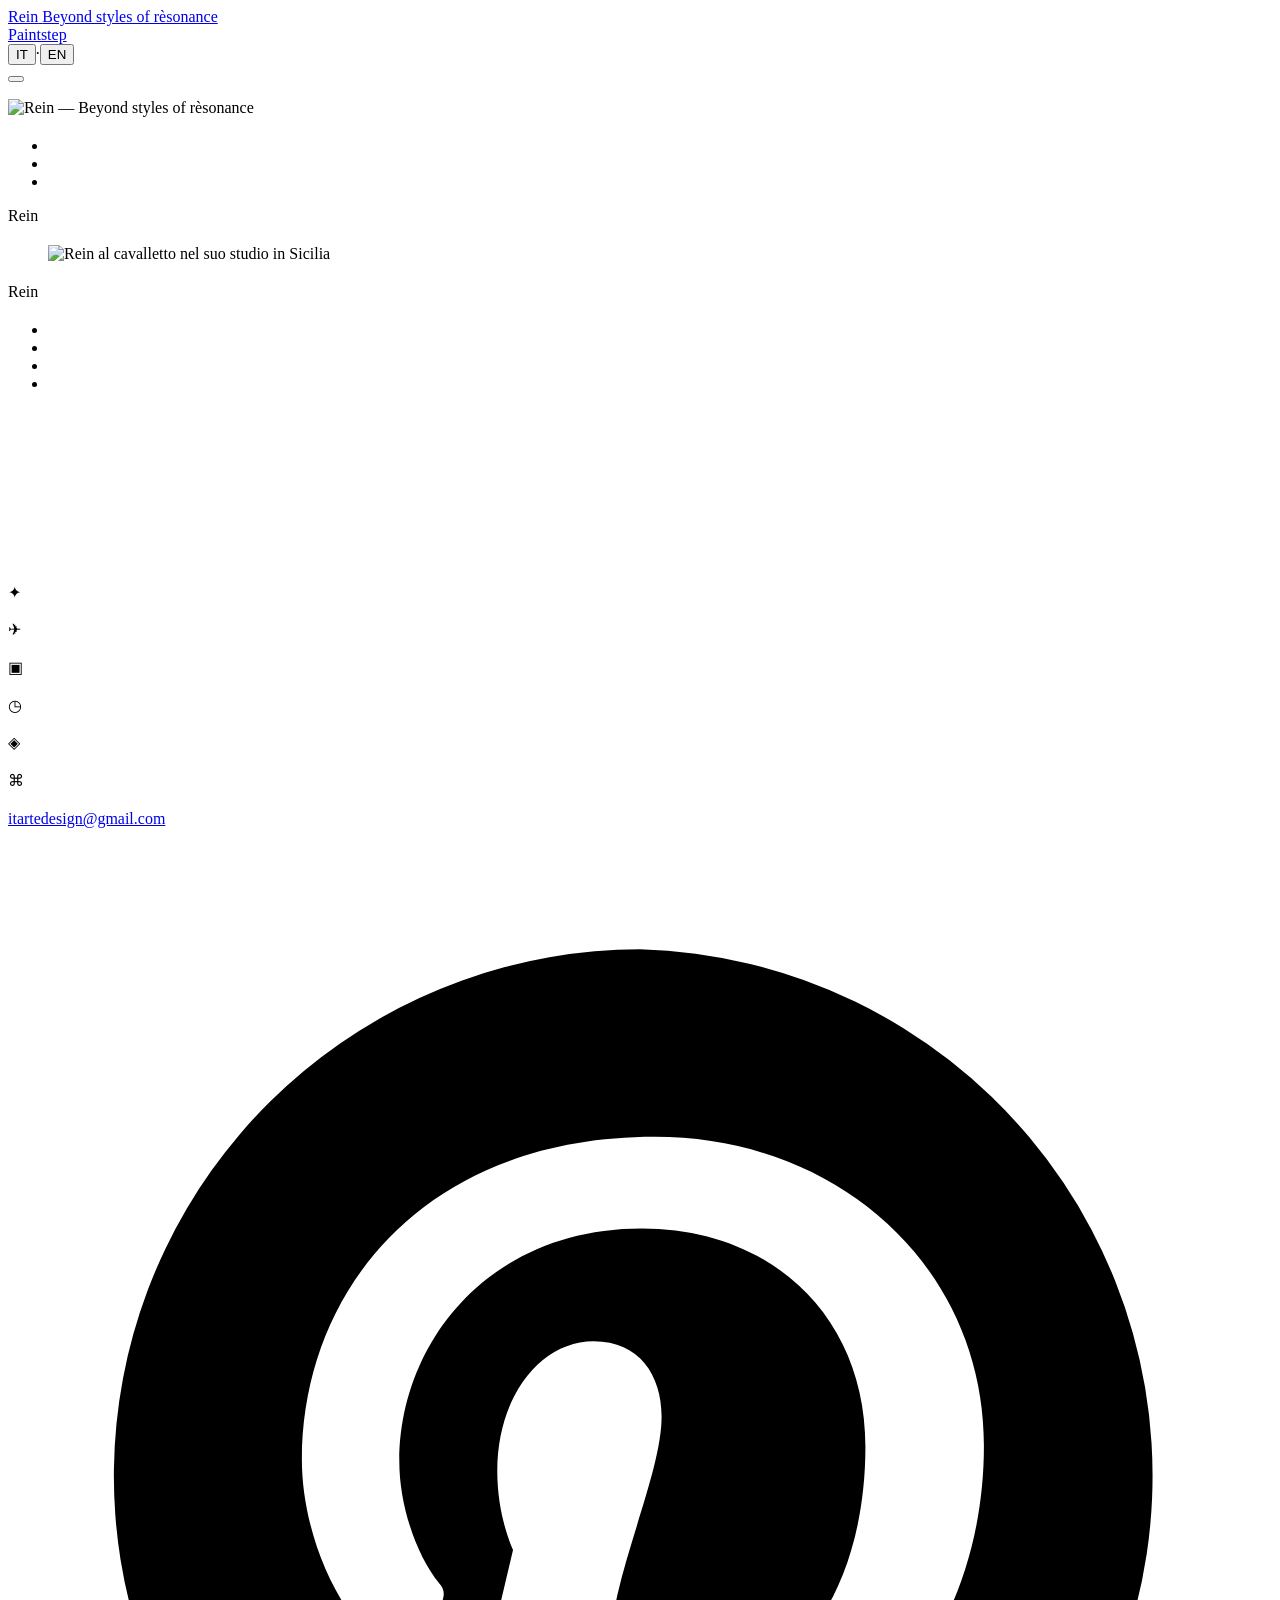
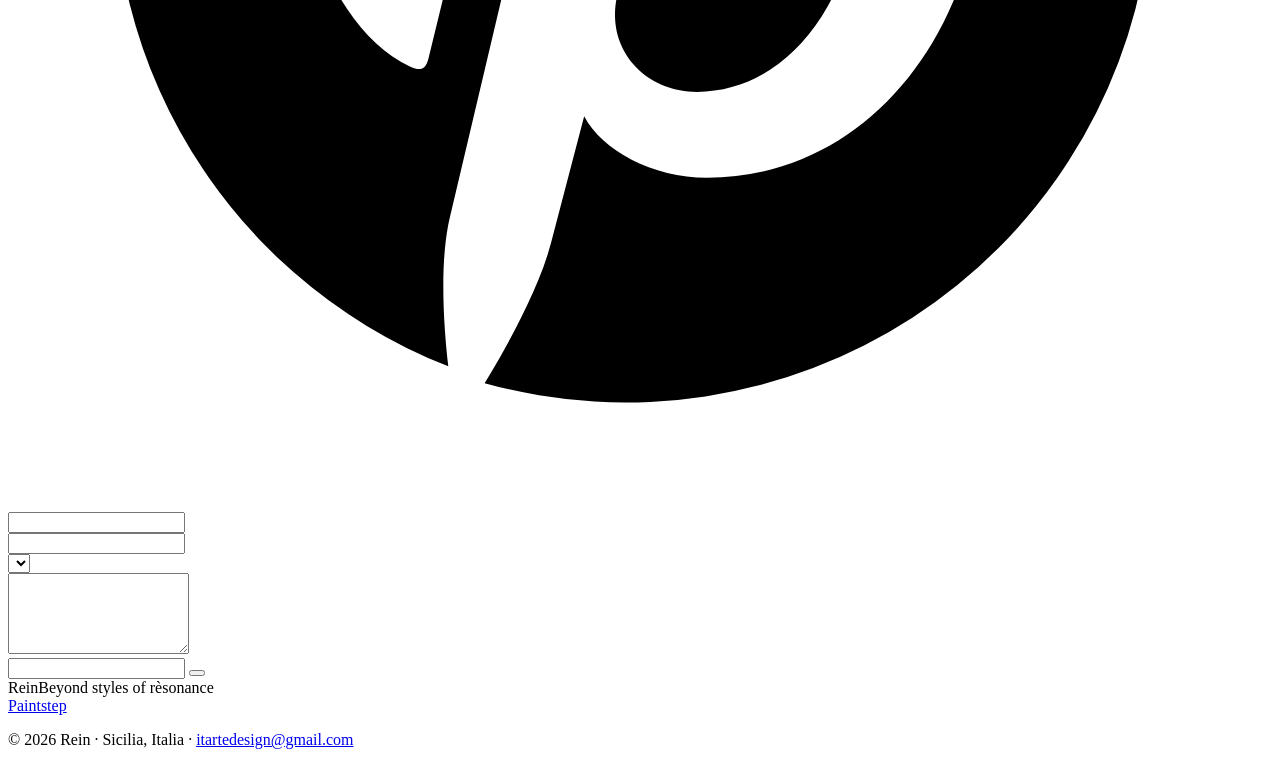
==== index.html @ 1e8a6fa4 "Add files via upload" ====
<!DOCTYPE html>
<html lang="it">
<head>
  <meta charset="UTF-8">
  <meta name="viewport" content="width=device-width, initial-scale=1, viewport-fit=cover">
  <meta name="theme-color" content="#0C0B10">
  <title>Rein — Opere originali dipinte a mano · Beyond styles of rèsonance</title>
  <meta name="description" content="Rein, pittore autodidatta siciliano. Opere originali uniche, dipinte a mano in acrilico: dove l'anima vulcanica della Sicilia incontra la luce dell'Impressionismo francese. Spedizione in tutto il mondo.">
  <meta property="og:type" content="website">
  <meta property="og:site_name" content="Rein">
  <meta property="og:title" content="Rein — Beyond styles of rèsonance">
  <meta property="og:description" content="Original hand-painted artworks by Rein, Sicily. Where the volcanic soul of Sicily meets the light of French Impressionism. Worldwide shipping.">
  <meta property="og:image" content="og-image.jpg">
  <meta name="twitter:card" content="summary_large_image">
  <link rel="icon" href="data:image/svg+xml,<svg xmlns='http://www.w3.org/2000/svg' viewBox='0 0 64 64'><rect width='64' height='64' rx='14' fill='%230C0B10'/><text x='50%25' y='58%25' text-anchor='middle' dominant-baseline='middle' font-family='Georgia' font-style='italic' font-size='44' fill='%23E7A3B6'>R</text></svg>">
  <link rel="preconnect" href="https://fonts.googleapis.com">
  <link rel="preconnect" href="https://fonts.gstatic.com" crossorigin>
  <link href="https://fonts.googleapis.com/css2?family=Cormorant+Garamond:ital,wght@0,400;0,500;0,600;1,400;1,500&family=Jost:wght@300;400;500;600&family=Pinyon+Script&display=swap" rel="stylesheet">
  <link rel="stylesheet" href="css/style.css">
  <script type="application/ld+json">{"@context":"https://schema.org","@graph":[{"@type":"Person","name":"Rein","jobTitle":"Pittore","address":{"@type":"PostalAddress","addressRegion":"Sicilia","addressCountry":"IT"},"email":"itartedesign@gmail.com"},{"@type":"VisualArtwork","name":"Confidenze di Maggio","alternateName":"May Confidences","creator":{"@type":"Person","name":"Rein"},"artMedium":"Acrilico su tela","artform":"Pittura","width":{"@type":"Distance","name":"80 cm"},"height":{"@type":"Distance","name":"60 cm"},"image":"img/confidenze.jpg","description":"Sotto un melo in fiore, sulla riva di un fiume che scorre lento verso il borgo, due donne si scambiano parole che il vento non riesce a portare via. È la primavera come la dipingevano gli impressionisti: nuvole sfilacciate nel cielo, la luce che accende i gialli delle case, i papaveri sparsi nell'erba alta. Guardala da vicino: la chioma del melo è costruita tocco dopo tocco, fiore dopo fiore. Un'opera che riempie una parete di aria, colore e quiete.","offers":{"@type":"Offer","price":450,"priceCurrency":"EUR","availability":"https://schema.org/InStock","shippingDetails":{"@type":"OfferShippingDetails","shippingRate":{"@type":"MonetaryAmount","value":100,"currency":"EUR"}}}},{"@type":"VisualArtwork","name":"La turista olandese","alternateName":"The Dutch Tourist","creator":{"@type":"Person","name":"Rein"},"artMedium":"Acrilico materico su tela","artform":"Pittura","width":{"@type":"Distance","name":"80 cm"},"height":{"@type":"Distance","name":"60 cm"},"image":"img/turista.jpg","description":"Una giovane donna si ferma in un campo di iris viola, il mento appoggiato alla mano, lo sguardo perso oltre l'orizzonte. La pittura è materica, stesa a spatola e pennello: la veste bianca vibra di riflessi verdi e lilla, i fiori sono gesti densi di colore che si sollevano dalla tela e catturano la luce. Un ritratto di viaggio e di pensiero, sospeso tra paesaggio e intimità.","offers":{"@type":"Offer","price":450,"priceCurrency":"EUR","availability":"https://schema.org/InStock","shippingDetails":{"@type":"OfferShippingDetails","shippingRate":{"@type":"MonetaryAmount","value":100,"currency":"EUR"}}}},{"@type":"VisualArtwork","name":"Goccia di luce","alternateName":"Drop of Light","creator":{"@type":"Person","name":"Rein"},"artMedium":"Acrilico su tela · Impressionismo","artform":"Pittura","width":{"@type":"Distance","name":"50 cm"},"height":{"@type":"Distance","name":"70 cm"},"image":"img/goccia.jpg","description":"Una ragazza corre a piedi nudi lungo un sentiero d'oro, avvolta in un abito azzurro che sembra fatto della stessa luce che attraversa. L'erba si piega al suo passaggio, i fiori si accendono come scintille, l'autunno arde sulla riva del fiume. È il linguaggio dell'Impressionismo — pennellate brevi, vibranti, piene di sole — al servizio di un istante di pura leggerezza.","offers":{"@type":"Offer","price":450,"priceCurrency":"EUR","availability":"https://schema.org/InStock","shippingDetails":{"@type":"OfferShippingDetails","shippingRate":{"@type":"MonetaryAmount","value":100,"currency":"EUR"}}}},{"@type":"VisualArtwork","name":"Dove finisce il vento","alternateName":"Where the Wind Ends","creator":{"@type":"Person","name":"Rein"},"artMedium":"Acrilico su tela","artform":"Pittura","width":{"@type":"Distance","name":"40 cm"},"height":{"@type":"Distance","name":"50 cm"},"image":"img/vento.jpg","description":"Un'isola di roccia sospesa nel verde, un albero che vi ha messo radici, una corda sottile che la tiene legata al mondo. Fondi colati e trasparenti, dettagli minuti — le margherite, l'edera, un uccello in volo — per un'opera che parla di resistenza e di approdi. Forma un dittico ideale con «Aurora».","offers":{"@type":"Offer","price":300,"priceCurrency":"EUR","availability":"https://schema.org/InStock","shippingDetails":{"@type":"OfferShippingDetails","shippingRate":{"@type":"MonetaryAmount","value":100,"currency":"EUR"}}}},{"@type":"VisualArtwork","name":"Aurora","alternateName":"Aurora","creator":{"@type":"Person","name":"Rein"},"artMedium":"Acrilico su tela","artform":"Pittura","width":{"@type":"Distance","name":"40 cm"},"height":{"@type":"Distance","name":"50 cm"},"image":"img/aurora.jpg","description":"Una chioma rosso rubino che brilla come brace, un'isola di pietra avvolta dall'edera, un fondo di verdi e blu profondi. «Aurora» è il gemello notturno di «Dove finisce il vento»: insieme formano un dittico ideale.","offers":{"@type":"Offer","price":300,"priceCurrency":"EUR","availability":"https://schema.org/InStock","shippingDetails":{"@type":"OfferShippingDetails","shippingRate":{"@type":"MonetaryAmount","value":100,"currency":"EUR"}}}}]}</script>
</head>
<body>
  <!-- INTESTAZIONE E MENU -->
  <header class="top" id="top">
    <a href="#home" class="brand" aria-label="Rein">
      <span class="brand-script">Rein</span>
      <span class="brand-sub">Beyond styles of rèsonance</span>
    </a>
    <nav class="menu" id="menu" aria-label="Menu">
      <a href="#opere" data-i18n="navWorks"></a>
      <a href="#artista" data-i18n="navArtist"></a>
      <a href="#paintstep">Paintstep</a>
      <a href="#acquisto" data-i18n="navBuy"></a>
      <a href="#contatti" data-i18n="navContact"></a>
    </nav>
    <div class="top-right">
      <div class="lang" role="group" aria-label="Lingua / Language">
        <button data-lang="it">IT</button><span>·</span><button data-lang="en">EN</button>
      </div>
      <button class="burger" id="burger" aria-label="Menu" aria-expanded="false"><span></span><span></span></button>
    </div>
  </header>

  <main>
    <!-- HOME -->
    <section class="hero" id="home">
      <div class="hero-bg" aria-hidden="true"></div>
      <div class="hero-inner">
        <p class="eyebrow" data-i18n="heroEyebrow"></p>
        <img class="hero-card" src="img/rein-banner.jpg" alt="Rein — Beyond styles of rèsonance" width="2000" height="1080">
        <h1 class="hero-title" data-i18n="heroTitle"></h1>
        <div class="hero-cta">
          <a href="#opere" class="btn btn-gold" data-i18n="heroCta"></a>
          <a href="#artista" class="btn btn-ghost" data-i18n="heroCta2"></a>
        </div>
        <ul class="hero-points">
          <li data-i18n="pt1"></li><li data-i18n="pt2"></li><li data-i18n="pt3"></li>
        </ul>
      </div>
    </section>

    <!-- MANIFESTO -->
    <section class="manifesto">
      <span class="ornament" aria-hidden="true"></span>
      <blockquote data-i18n="manifesto"></blockquote>
      <span class="sign">Rein</span>
    </section>

    <!-- OPERE -->
    <section class="section" id="opere">
      <header class="sec-head">
        <p class="eyebrow" data-i18n="worksEyebrow"></p>
        <h2 data-i18n="worksTitle"></h2>
        <p class="sec-lead" data-i18n="worksLead"></p>
      </header>
      <div class="works" id="works"></div>
    </section>

    <!-- L'ARTISTA -->
    <section class="section artist" id="artista">
      <figure class="artist-photo">
        <img src="img/rein-studio.jpg" alt="Rein al cavalletto nel suo studio in Sicilia" loading="lazy" width="1024" height="768">
      </figure>
      <div class="artist-text">
        <p class="eyebrow" data-i18n="artistEyebrow"></p>
        <h2 data-i18n="artistTitle"></h2>
        <p data-i18n="bio1"></p>
        <p data-i18n="bio2"></p>
        <p data-i18n="bio3"></p>
        <p class="bio-sign"><span class="brand-script">Rein</span></p>
      </div>
    </section>

    <!-- PAINTSTEP -->
    <section class="section paintstep" id="paintstep">
      <div class="ps-text">
        <p class="eyebrow" data-i18n="psEyebrow"></p>
        <h2 data-i18n="psTitle"></h2>
        <p class="sec-lead" data-i18n="psLead"></p>
        <ul class="ps-list">
          <li><b data-i18n="ps1t"></b><span data-i18n="ps1"></span></li>
          <li><b data-i18n="ps2t"></b><span data-i18n="ps2"></span></li>
          <li><b data-i18n="ps3t"></b><span data-i18n="ps3"></span></li>
          <li><b data-i18n="ps4t"></b><span data-i18n="ps4"></span></li>
        </ul>
        <a class="btn btn-gold" href="https://itartedesign-dot.github.io/Paintstep/" target="_blank" rel="noopener" data-i18n="psCta"></a>
        <p class="fine" data-i18n="psFree"></p>
      </div>
      <div class="ps-phone">
        <video src="media/paintstep.mp4" poster="media/paintstep-poster.jpg" autoplay muted loop playsinline preload="metadata" aria-label="Paintstep demo"></video>
      </div>
    </section>

    <!-- ACQUISTO E SPEDIZIONE -->
    <section class="section buyinfo" id="acquisto">
      <header class="sec-head">
        <p class="eyebrow" data-i18n="buyEyebrow"></p>
        <h2 data-i18n="buyTitle"></h2>
      </header>
      <div class="info-grid">
        <article><span class="ico" aria-hidden="true">✦</span><h3 data-i18n="b1t"></h3><p data-i18n="b1"></p></article>
        <article><span class="ico" aria-hidden="true">✈</span><h3 data-i18n="b2t"></h3><p data-i18n="b2"></p></article>
        <article><span class="ico" aria-hidden="true">▣</span><h3 data-i18n="b3t"></h3><p data-i18n="b3"></p></article>
        <article><span class="ico" aria-hidden="true">◷</span><h3 data-i18n="b4t"></h3><p data-i18n="b4"></p></article>
        <article><span class="ico" aria-hidden="true">◈</span><h3 data-i18n="b5t"></h3><p data-i18n="b5"></p></article>
        <article><span class="ico" aria-hidden="true">⌘</span><h3 data-i18n="b6t"></h3><p data-i18n="b6"></p></article>
      </div>
      <p class="fine center" data-i18n="dutyNote"></p>
    </section>

    <!-- CONTATTI -->
    <section class="section contact" id="contatti">
      <div class="contact-text">
        <p class="eyebrow" data-i18n="contactEyebrow"></p>
        <h2 data-i18n="contactTitle"></h2>
        <p class="sec-lead" data-i18n="contactLead"></p>
        <p class="mail"><a href="mailto:itartedesign@gmail.com">itartedesign@gmail.com</a></p>
        <div class="social">
          <span class="pin" title="Pinterest" aria-label="Pinterest">
            <svg viewBox="0 0 24 24" aria-hidden="true"><path d="M12 2a10 10 0 0 0-3.64 19.31c-.09-.78-.17-1.98.03-2.83l1.2-5.08s-.3-.61-.3-1.5c0-1.41.82-2.46 1.83-2.46.87 0 1.29.65 1.29 1.43 0 .87-.56 2.18-.84 3.39-.24 1.01.51 1.84 1.51 1.84 1.81 0 3.2-1.91 3.2-4.66 0-2.44-1.75-4.14-4.25-4.14-2.9 0-4.6 2.17-4.6 4.42 0 .87.34 1.81.76 2.32a.3.3 0 0 1 .07.29l-.28 1.15c-.05.19-.15.23-.34.14-1.27-.59-2.06-2.44-2.06-3.93 0-3.2 2.32-6.13 6.7-6.13 3.52 0 6.25 2.51 6.25 5.86 0 3.5-2.2 6.31-5.26 6.31-1.03 0-2-.53-2.33-1.17l-.63 2.41c-.23.88-.85 1.99-1.26 2.66A10 10 0 1 0 12 2z"/></svg>
          </span>
        </div>
      </div>
      <form class="card-form" id="contactForm" novalidate>
        <div class="field"><label for="cName" data-i18n="fName"></label><input id="cName" name="name" autocomplete="name" required></div>
        <div class="field"><label for="cEmail" data-i18n="fEmail"></label><input id="cEmail" name="email" type="email" autocomplete="email" required></div>
        <div class="field"><label for="cWork" data-i18n="fWork"></label><select id="cWork" name="work"></select></div>
        <div class="field"><label for="cMsg" data-i18n="fMsg"></label><textarea id="cMsg" name="message" rows="5" required></textarea></div>
        <input type="text" name="_honey" class="honey" tabindex="-1" autocomplete="off" aria-hidden="true">
        <p class="form-err" id="cErr" hidden></p>
        <button class="btn btn-gold wide" type="submit" id="cSend" data-i18n="fSend"></button>
        <p class="form-ok" id="cOk" hidden></p>
      </form>
    </section>
  </main>

  <footer class="foot">
    <div class="foot-brand"><span class="brand-script">Rein</span><span class="brand-sub">Beyond styles of rèsonance</span></div>
    <nav class="foot-nav">
      <a href="#opere" data-i18n="navWorks"></a><a href="#artista" data-i18n="navArtist"></a><a href="#paintstep">Paintstep</a><a href="#acquisto" data-i18n="navBuy"></a><a href="#contatti" data-i18n="navContact"></a>
    </nav>
    <p class="fine">© 2026 Rein · Sicilia, Italia · <a href="mailto:itartedesign@gmail.com">itartedesign@gmail.com</a></p>
  </footer>

  <!-- SCHEDA OPERA (nera, a tutto schermo) -->
  <div class="viewer" id="viewer" hidden role="dialog" aria-modal="true" aria-labelledby="vTitle">
    <button class="v-close" id="vClose" aria-label="Chiudi / Close">✕</button>
    <div class="v-stage" id="vStage">
      <button class="v-nav prev" id="vPrev" aria-label="‹">‹</button>
      <figure class="v-figure"><img id="vImg" alt=""><figcaption id="vCap"></figcaption></figure>
      <button class="v-nav next" id="vNext" aria-label="›">›</button>
    </div>
    <div class="v-thumbs" id="vThumbs"></div>
    <div class="v-info">
      <div class="v-info-main">
        <h3 id="vTitle"></h3>
        <p class="v-sub" id="vSub"></p>
        <p class="v-quote" id="vQuote"></p>
        <p class="v-text" id="vText"></p>
      </div>
      <div class="v-info-side">
        <dl class="specs" id="vSpecs"></dl>
        <p class="v-price" id="vPrice"></p>
        <button class="btn btn-gold wide" id="vBuy" data-i18n="buy"></button>
      </div>
    </div>
  </div>

  <!-- MODULO D'ORDINE -->
  <div class="modal" id="order" hidden role="dialog" aria-modal="true" aria-labelledby="oTitle">
    <div class="modal-card">
      <button class="m-close" id="oClose" aria-label="Chiudi / Close">✕</button>
      <p class="eyebrow" data-i18n="orderEyebrow"></p>
      <h3 id="oTitle" data-i18n="orderTitle"></h3>
      <div class="o-item" id="oItem"></div>
      <form id="orderForm" novalidate>
        <h4 data-i18n="shipData"></h4>
        <div class="grid2">
          <div class="field"><label for="oName" data-i18n="fFull"></label><input id="oName" name="nome" autocomplete="name" required></div>
          <div class="field"><label for="oEmail" data-i18n="fEmail"></label><input id="oEmail" name="email" type="email" autocomplete="email" required></div>
          <div class="field"><label for="oPhone" data-i18n="fPhone"></label><input id="oPhone" name="telefono" type="tel" autocomplete="tel" required></div>
          <div class="field"><label for="oCountry" data-i18n="fCountry"></label><input id="oCountry" name="paese" autocomplete="country-name" required></div>
          <div class="field span2"><label for="oAddr" data-i18n="fAddr"></label><input id="oAddr" name="indirizzo" autocomplete="street-address" required></div>
          <div class="field"><label for="oCity" data-i18n="fCity"></label><input id="oCity" name="citta" autocomplete="address-level2" required></div>
          <div class="field"><label for="oZip" data-i18n="fZip"></label><input id="oZip" name="cap" autocomplete="postal-code" required></div>
          <div class="field span2"><label for="oProv" data-i18n="fProv"></label><input id="oProv" name="provincia" autocomplete="address-level1"></div>
          <div class="field span2"><label for="oNote" data-i18n="fNote"></label><textarea id="oNote" name="note" rows="2"></textarea></div>
        </div>
        <label class="check"><input type="checkbox" id="oOk" required> <span data-i18n="fAgree"></span></label>
        <input type="text" name="_honey" class="honey" tabindex="-1" autocomplete="off" aria-hidden="true">
        <p class="form-err" id="oErr" hidden></p>
        <button class="btn btn-gold wide" type="submit" id="oSend" data-i18n="fPay"></button>
        <p class="fine center" data-i18n="payNote"></p>
      </form>
    </div>
  </div>

  <!-- POPUP DI RINGRAZIAMENTO -->
  <div class="modal" id="thanks" hidden role="dialog" aria-modal="true" aria-labelledby="tTitle">
    <div class="modal-card thanks-card">
      <button class="m-close" id="tClose" aria-label="Chiudi / Close">✕</button>
      <span class="brand-script big">Rein</span>
      <h3 id="tTitle"></h3>
      <div id="tBody"></div>
      <button class="btn btn-gold" id="tOk" data-i18n="close"></button>
    </div>
  </div>

  <script src="js/data.js"></script>
  <script src="js/main.js"></script>
</body>
</html>
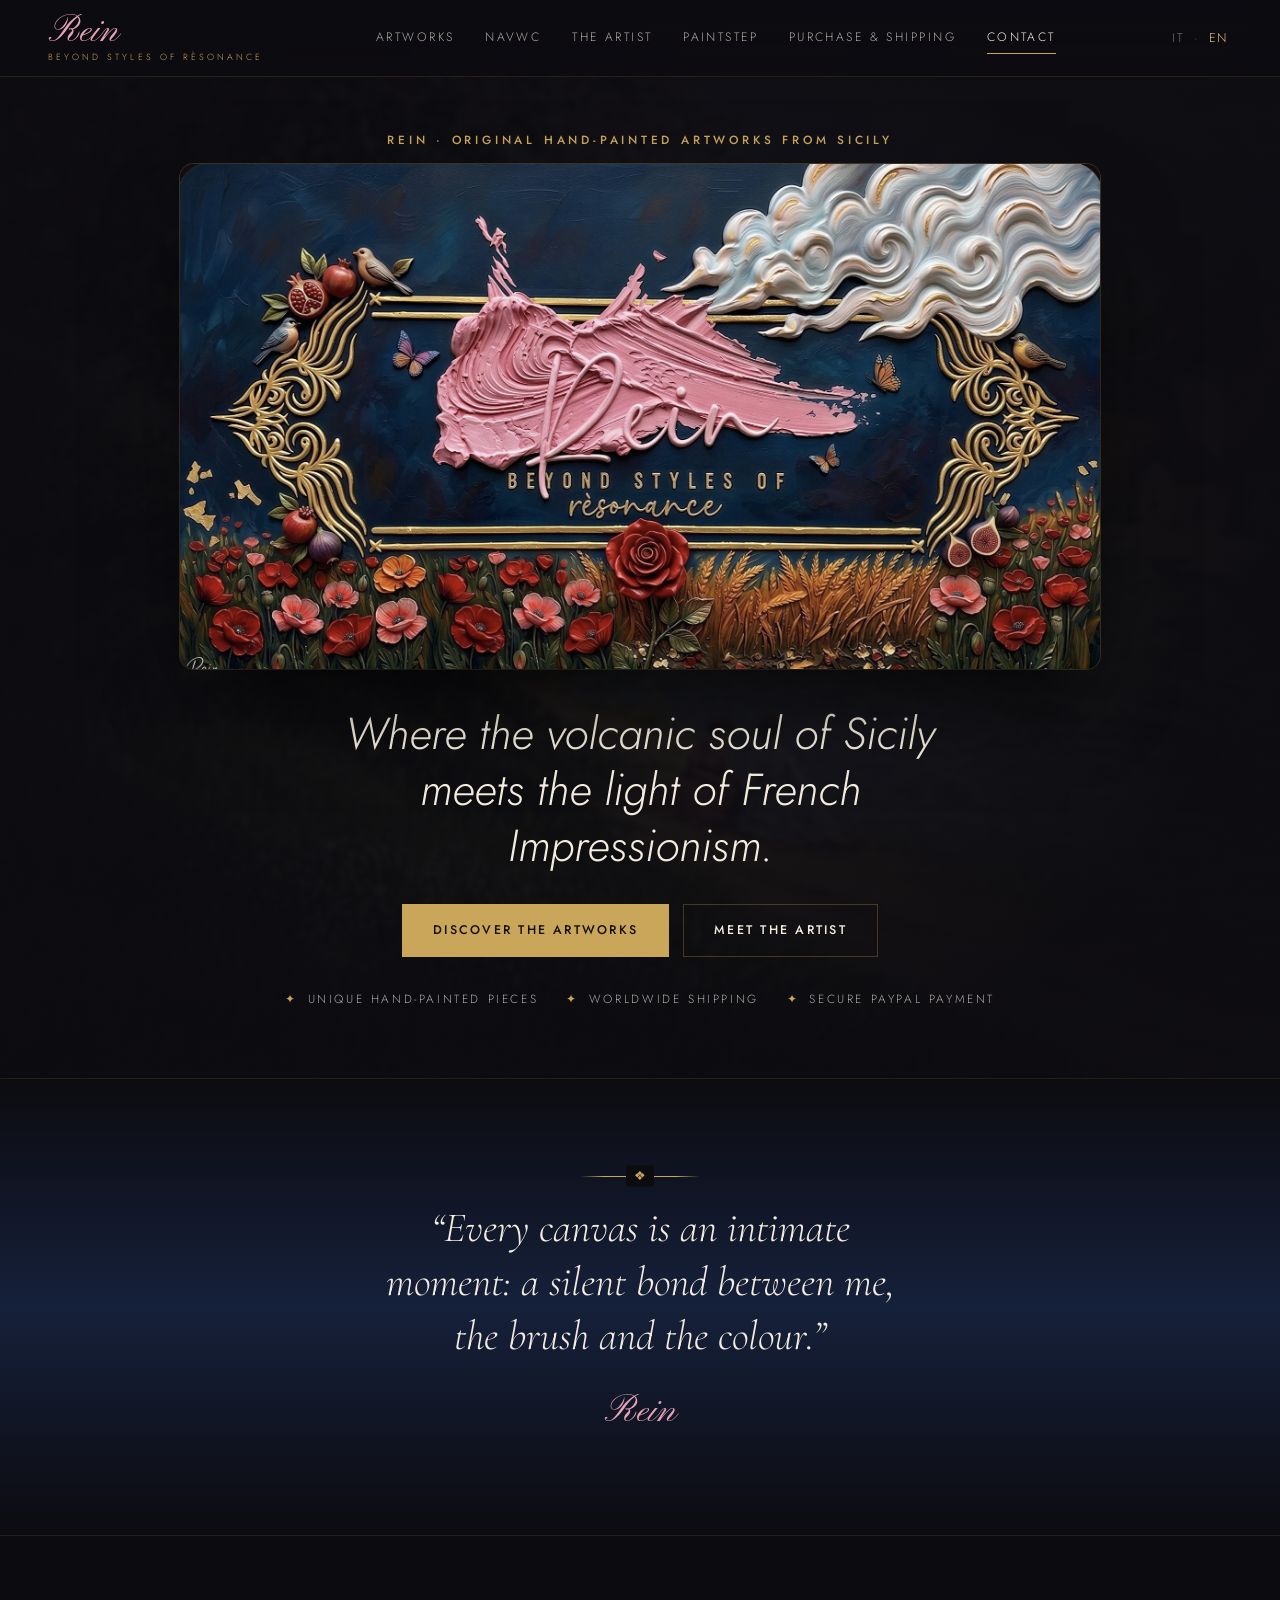
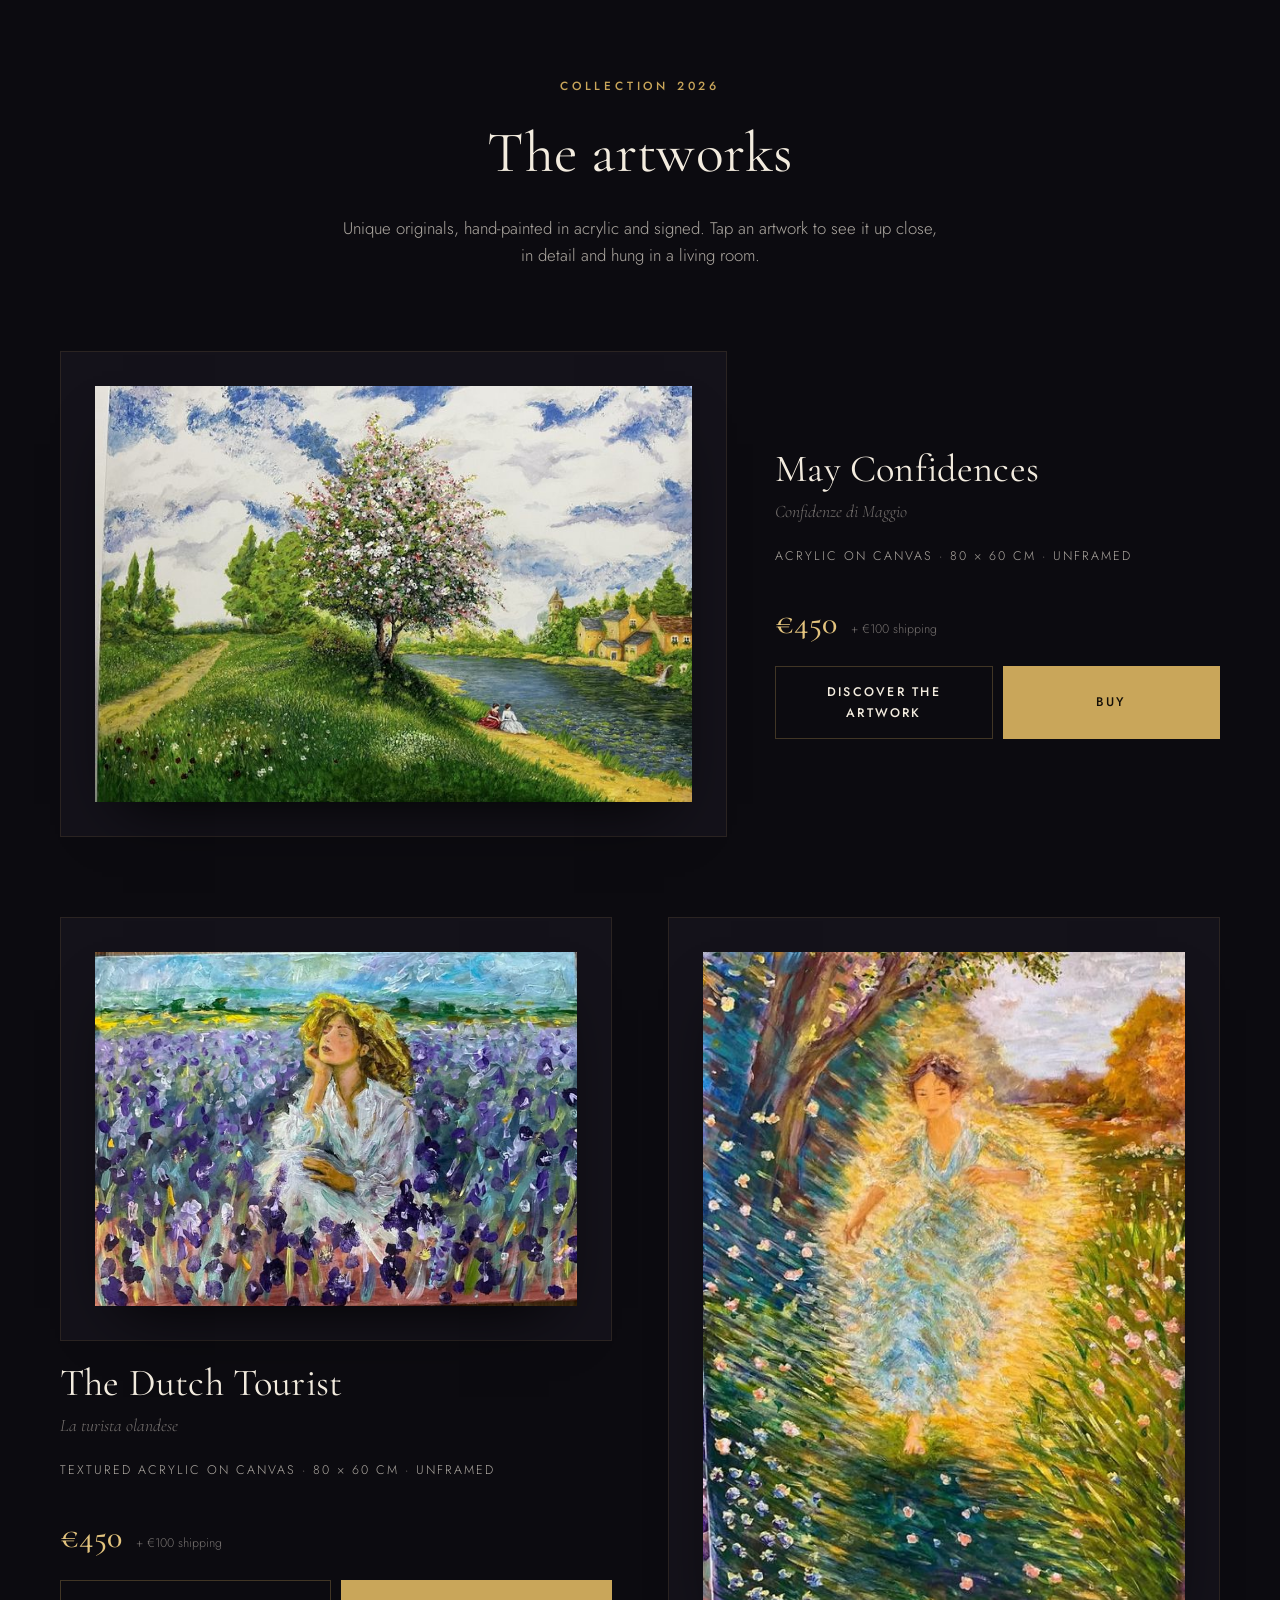
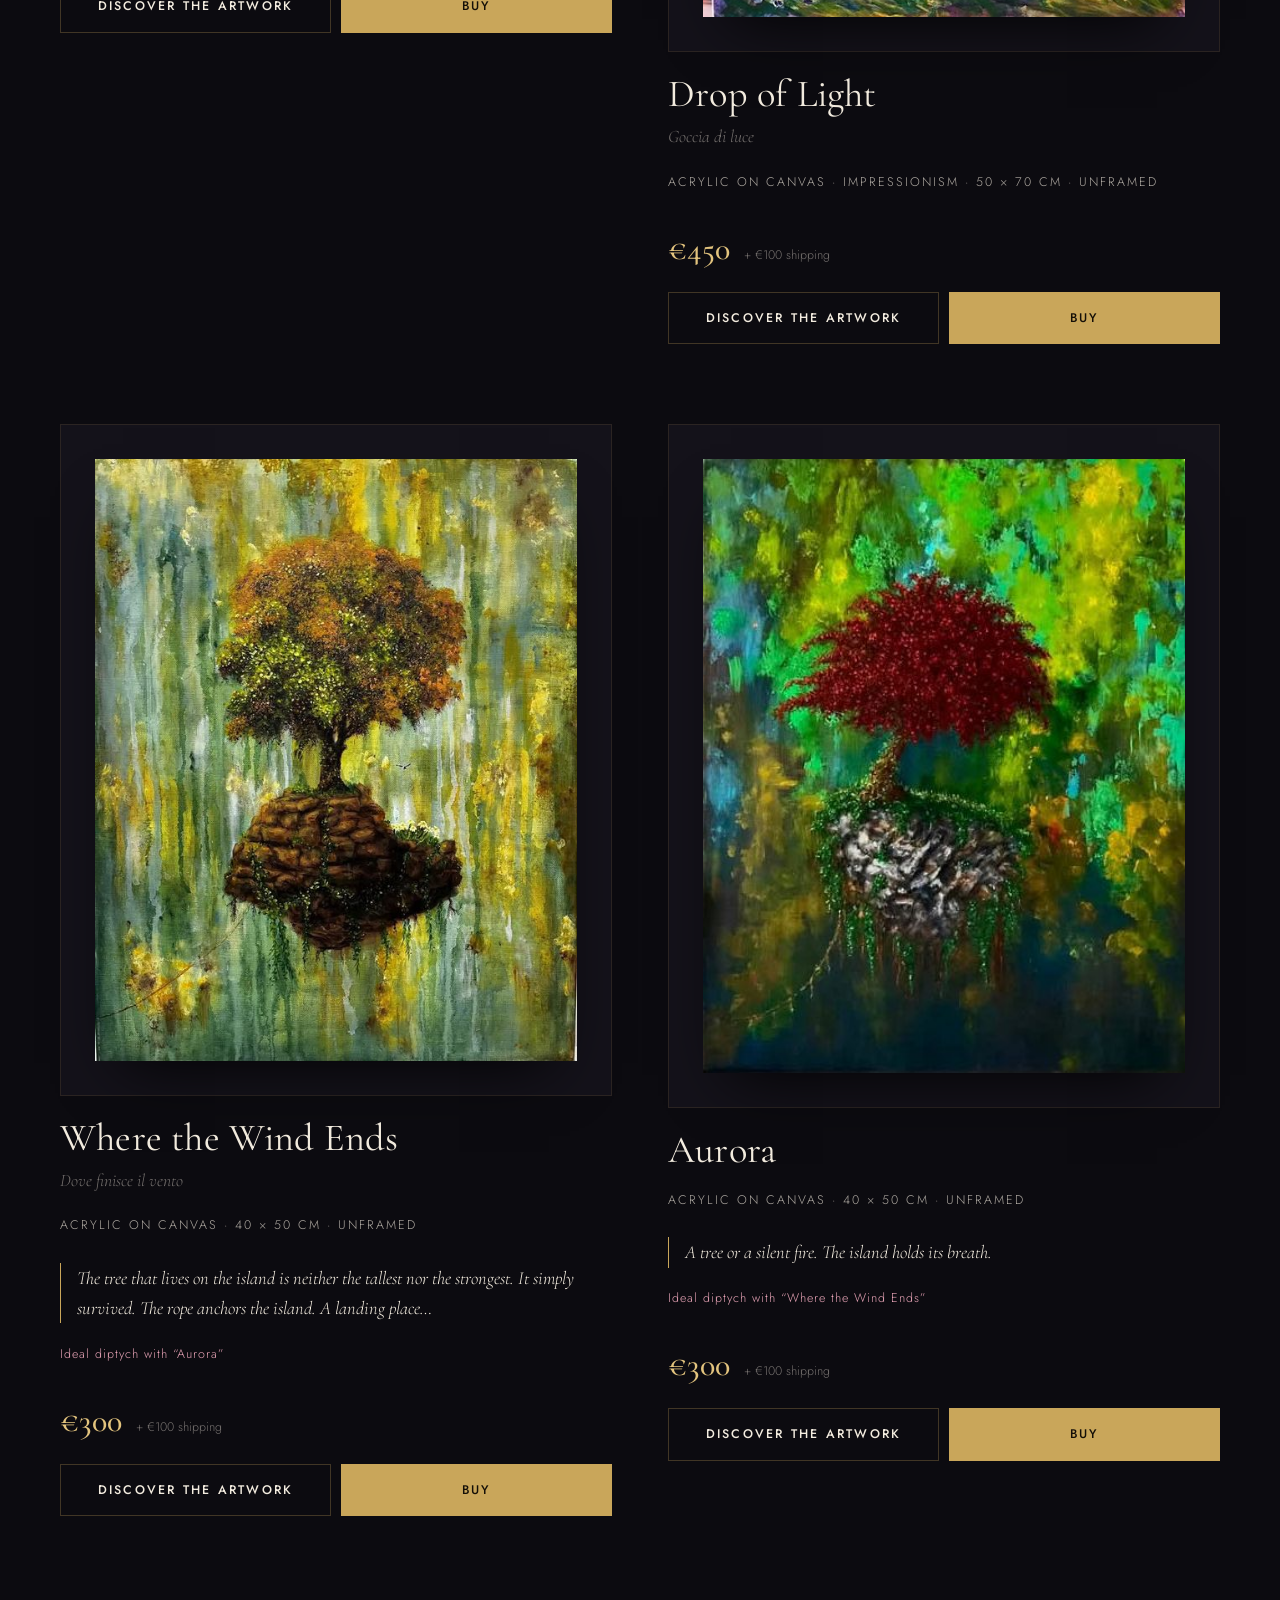
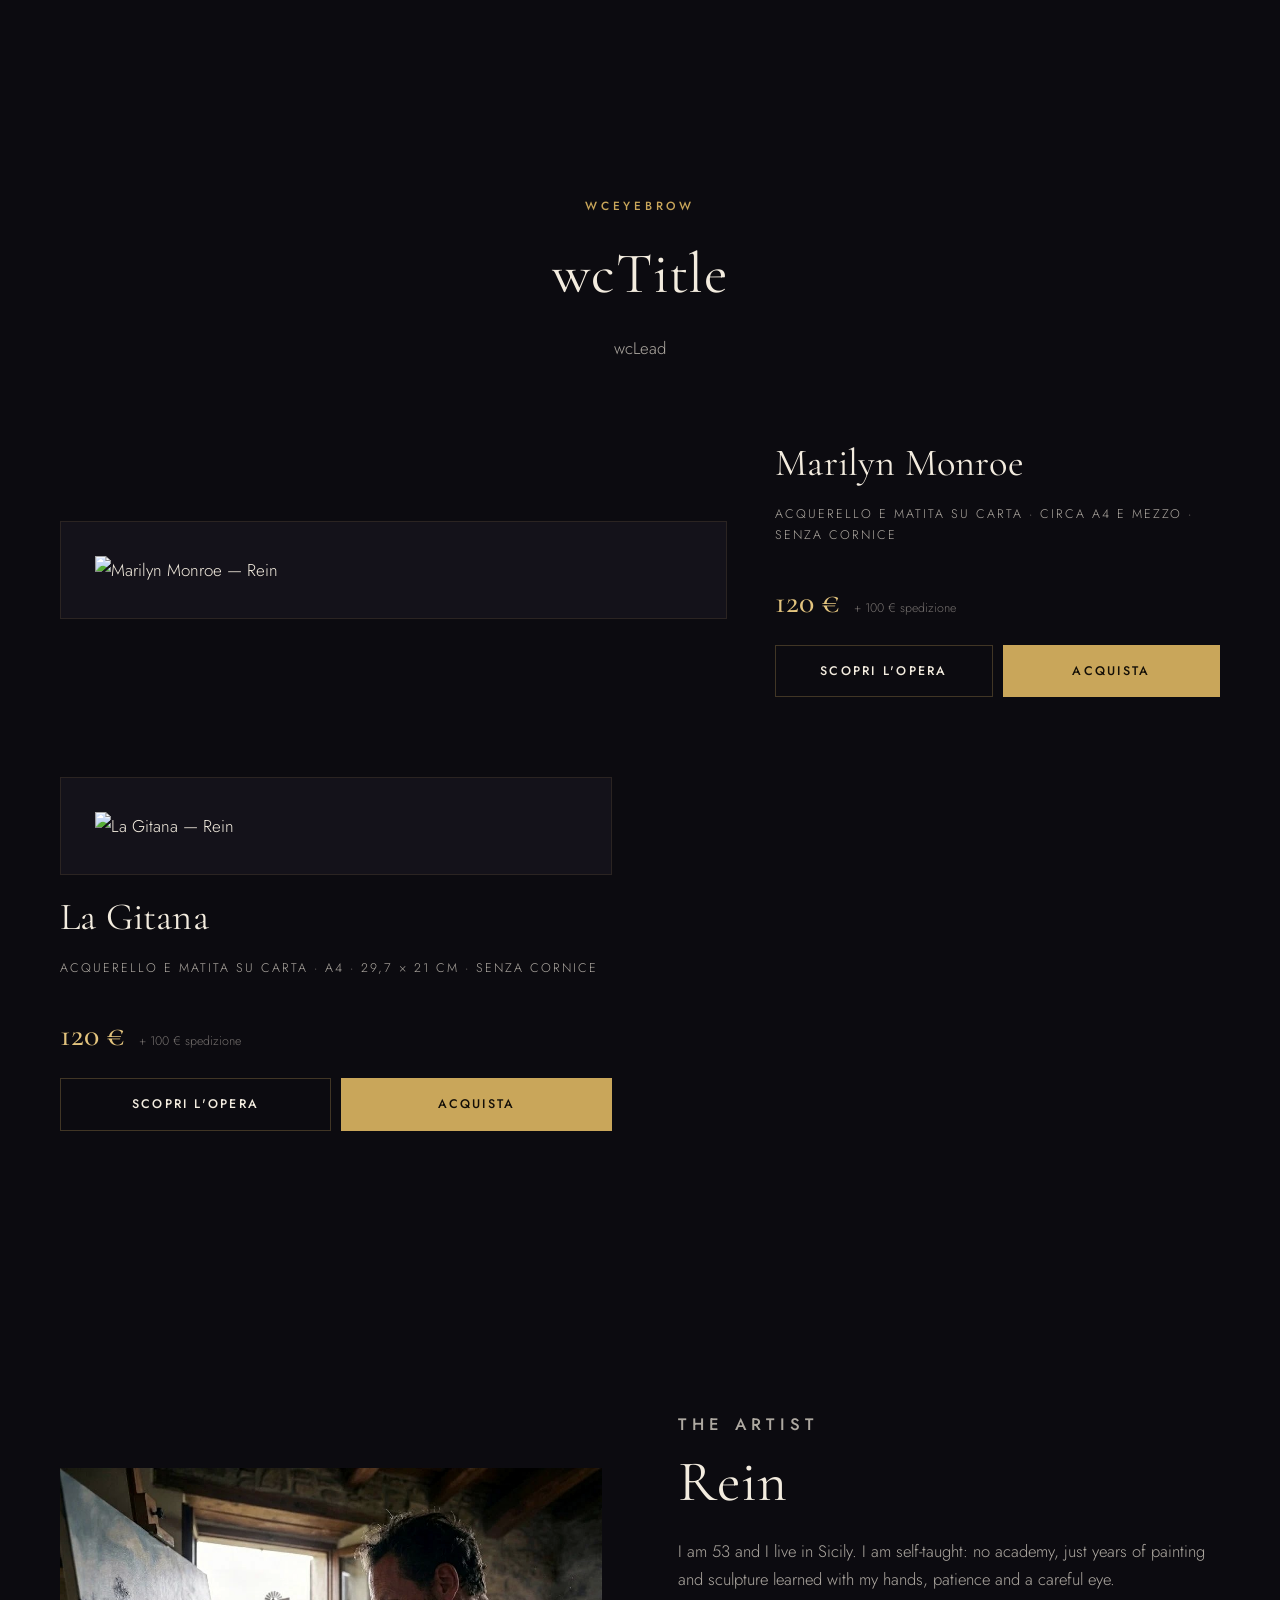
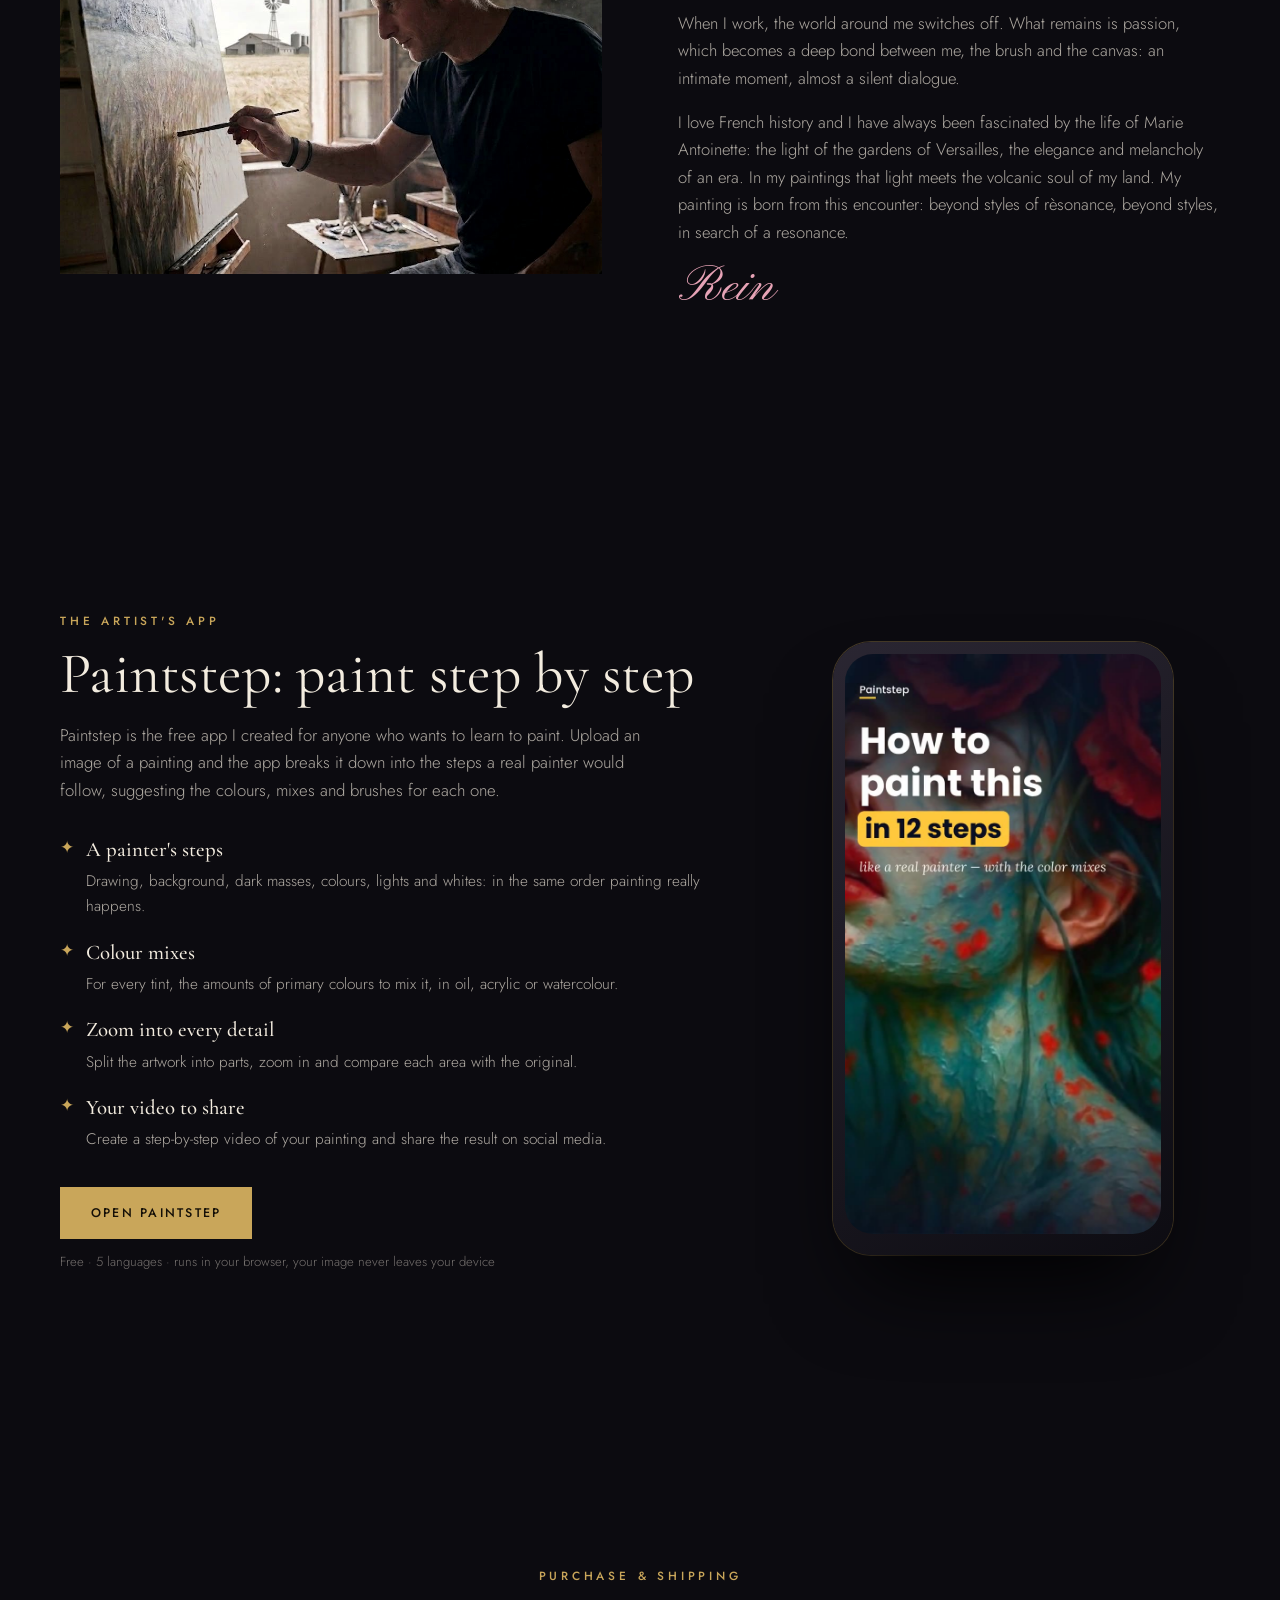
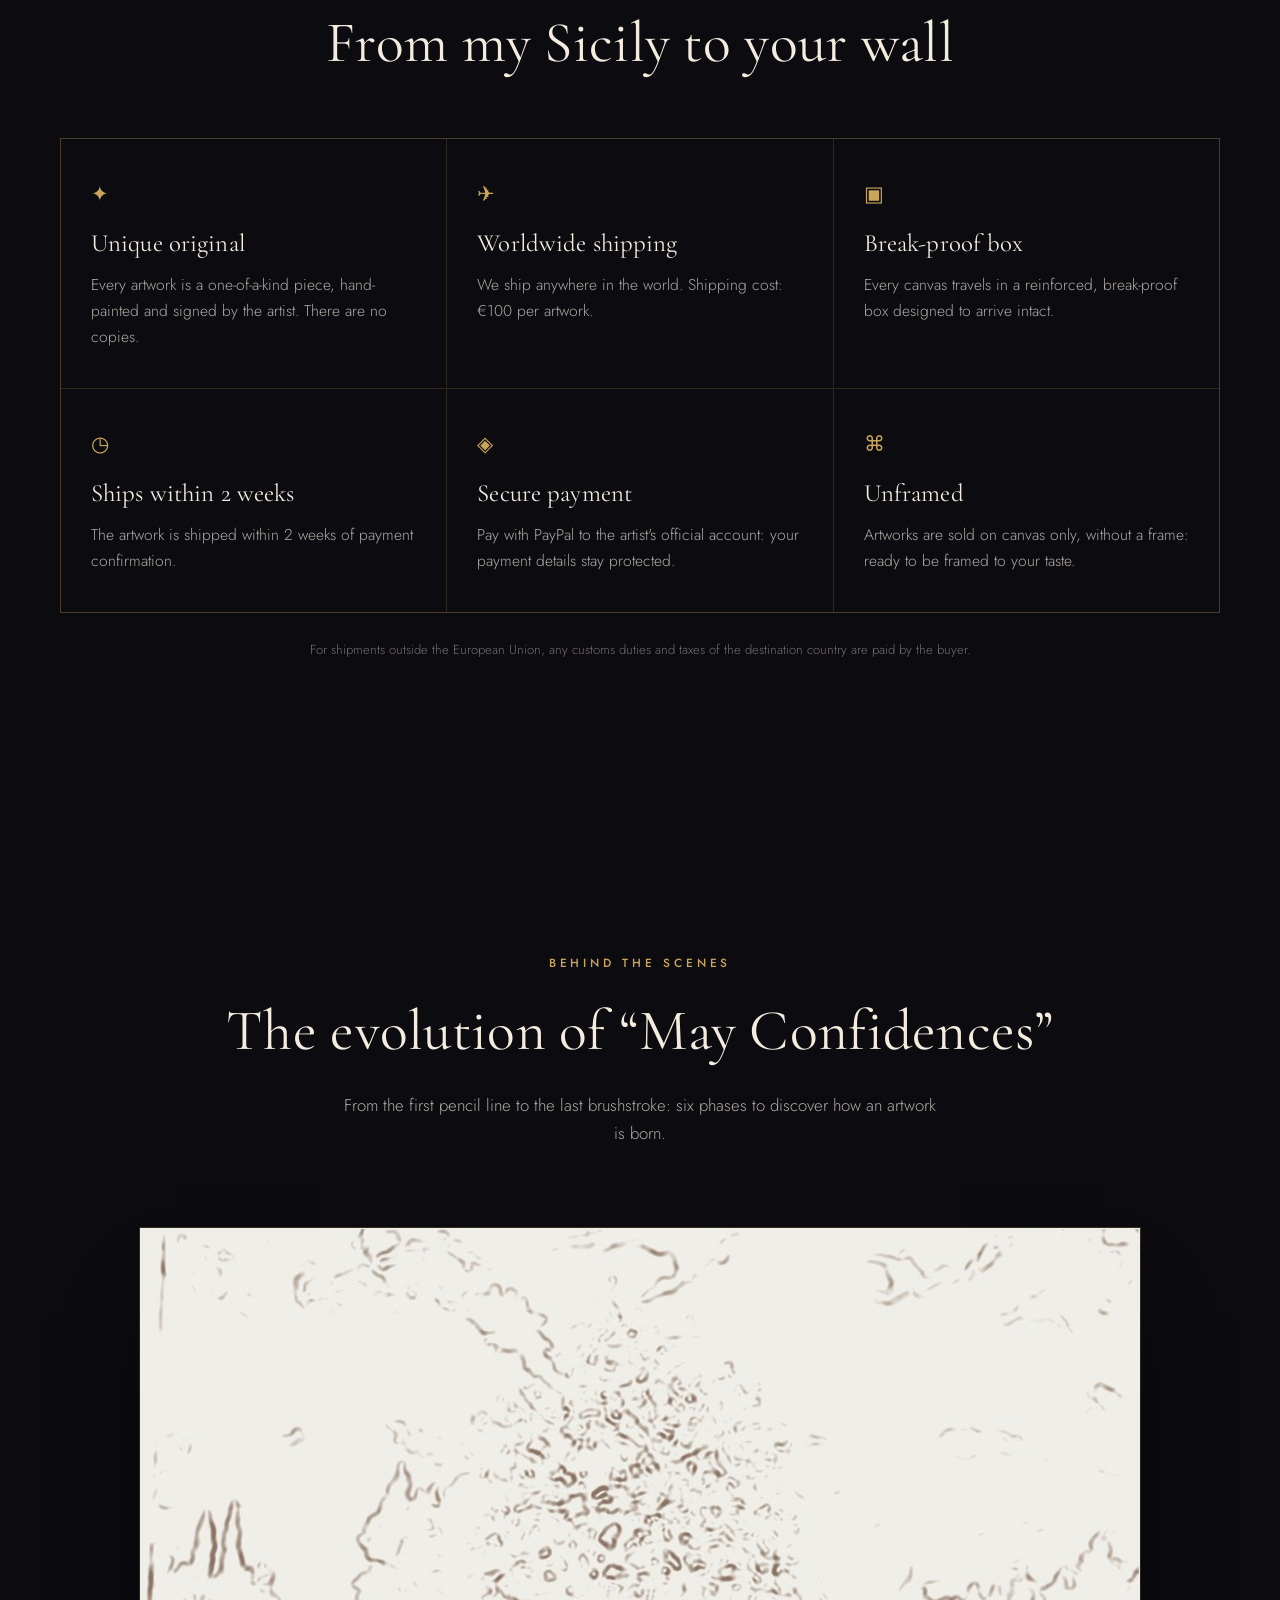
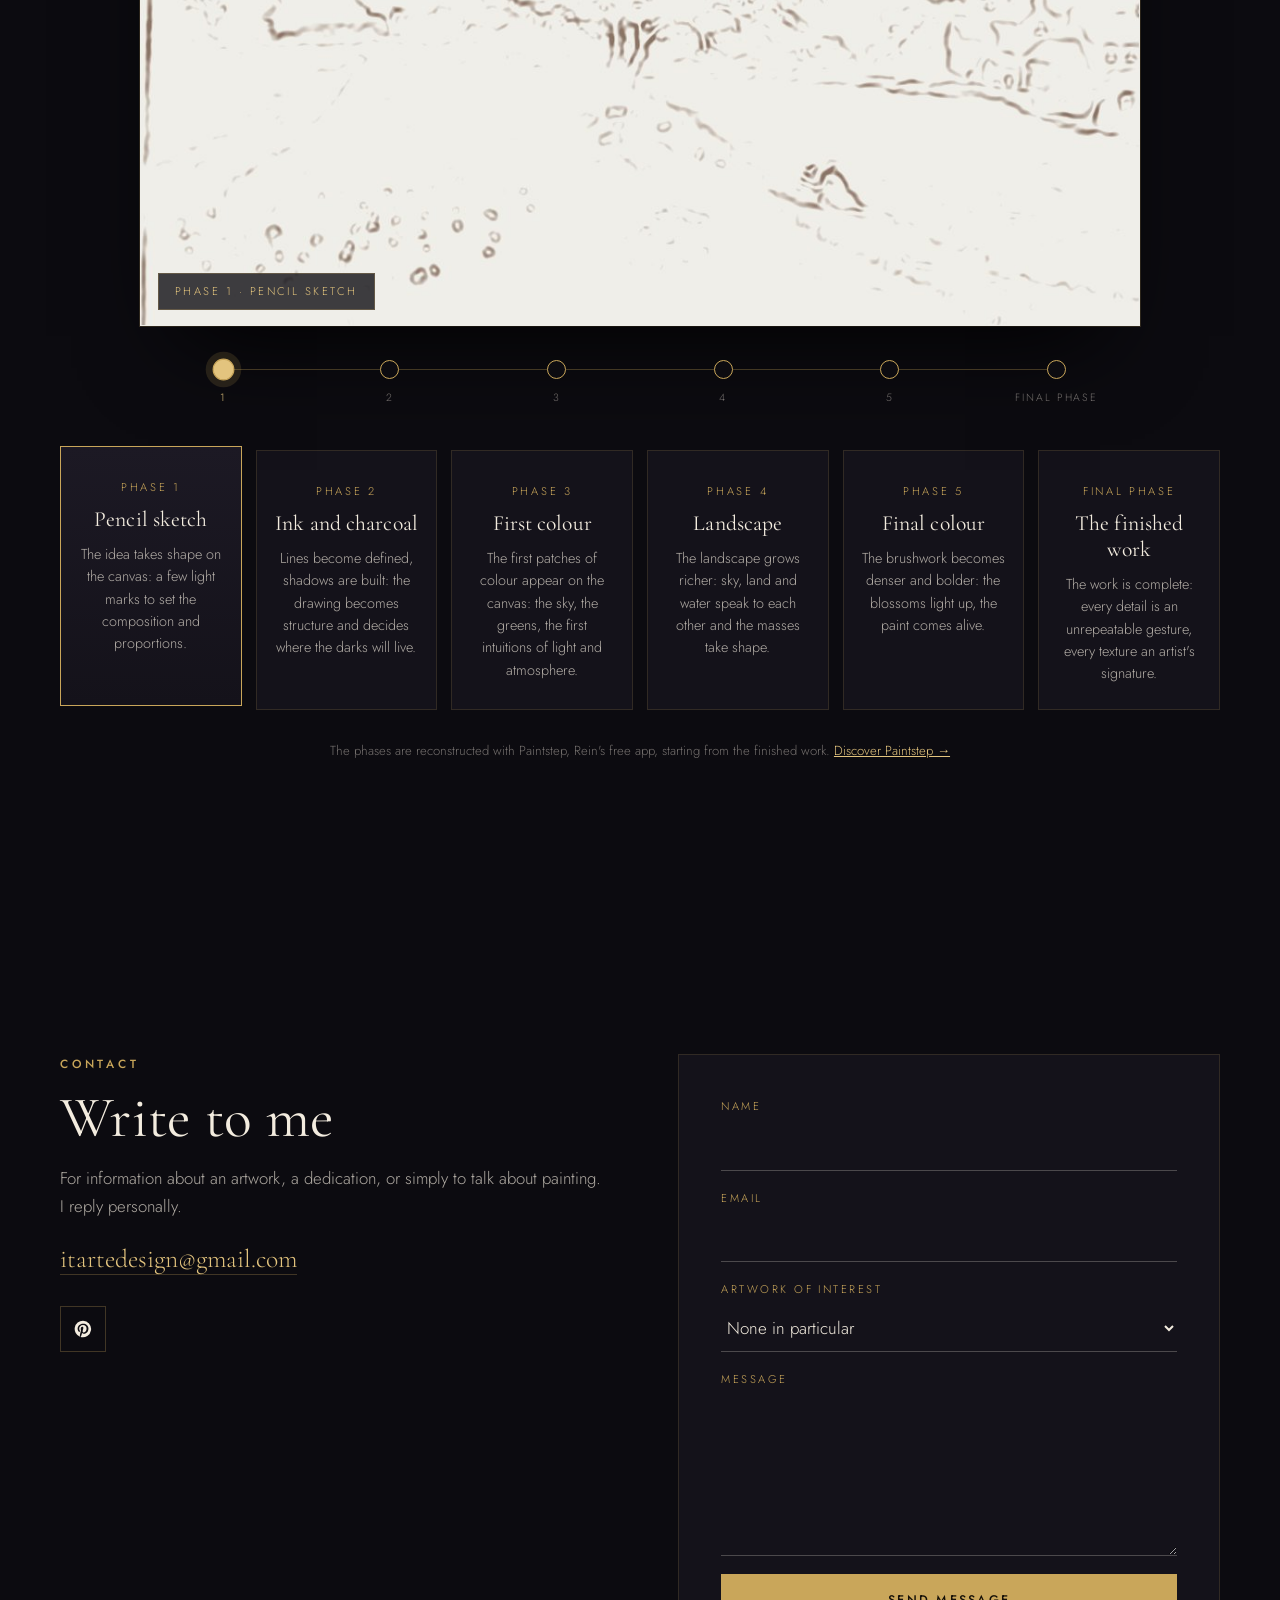
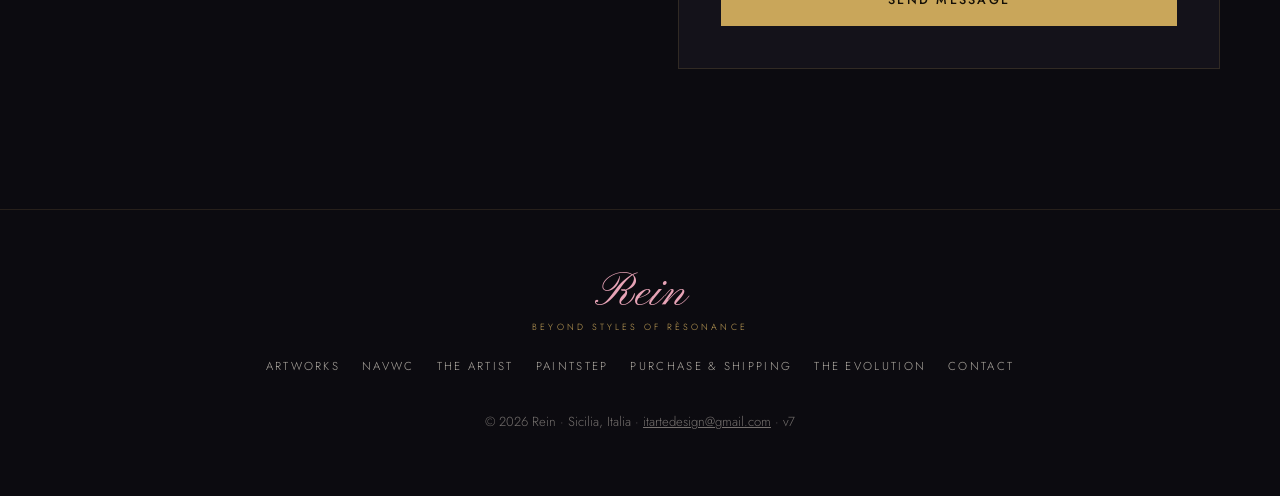
==== commit fbcea3b8: "Add files via upload" ====
--- a/index.html
+++ b/index.html
@@ -1,232 +1,387 @@
 <!DOCTYPE html>
+
 <html lang="it">
 <head>
-  <meta charset="UTF-8">
-  <meta name="viewport" content="width=device-width, initial-scale=1, viewport-fit=cover">
-  <meta name="theme-color" content="#0C0B10">
-  <title>Rein — Opere originali dipinte a mano · Beyond styles of rèsonance</title>
-  <meta name="description" content="Rein, pittore autodidatta siciliano. Opere originali uniche, dipinte a mano in acrilico: dove l'anima vulcanica della Sicilia incontra la luce dell'Impressionismo francese. Spedizione in tutto il mondo.">
-  <meta property="og:type" content="website">
-  <meta property="og:site_name" content="Rein">
-  <meta property="og:title" content="Rein — Beyond styles of rèsonance">
-  <meta property="og:description" content="Original hand-painted artworks by Rein, Sicily. Where the volcanic soul of Sicily meets the light of French Impressionism. Worldwide shipping.">
-  <meta property="og:image" content="og-image.jpg">
-  <meta name="twitter:card" content="summary_large_image">
-  <link rel="icon" href="data:image/svg+xml,<svg xmlns='http://www.w3.org/2000/svg' viewBox='0 0 64 64'><rect width='64' height='64' rx='14' fill='%230C0B10'/><text x='50%25' y='58%25' text-anchor='middle' dominant-baseline='middle' font-family='Georgia' font-style='italic' font-size='44' fill='%23E7A3B6'>R</text></svg>">
-  <link rel="preconnect" href="https://fonts.googleapis.com">
-  <link rel="preconnect" href="https://fonts.gstatic.com" crossorigin>
-  <link href="https://fonts.googleapis.com/css2?family=Cormorant+Garamond:ital,wght@0,400;0,500;0,600;1,400;1,500&family=Jost:wght@300;400;500;600&family=Pinyon+Script&display=swap" rel="stylesheet">
-  <link rel="stylesheet" href="css/style.css">
-  <script type="application/ld+json">{"@context":"https://schema.org","@graph":[{"@type":"Person","name":"Rein","jobTitle":"Pittore","address":{"@type":"PostalAddress","addressRegion":"Sicilia","addressCountry":"IT"},"email":"itartedesign@gmail.com"},{"@type":"VisualArtwork","name":"Confidenze di Maggio","alternateName":"May Confidences","creator":{"@type":"Person","name":"Rein"},"artMedium":"Acrilico su tela","artform":"Pittura","width":{"@type":"Distance","name":"80 cm"},"height":{"@type":"Distance","name":"60 cm"},"image":"img/confidenze.jpg","description":"Sotto un melo in fiore, sulla riva di un fiume che scorre lento verso il borgo, due donne si scambiano parole che il vento non riesce a portare via. È la primavera come la dipingevano gli impressionisti: nuvole sfilacciate nel cielo, la luce che accende i gialli delle case, i papaveri sparsi nell'erba alta. Guardala da vicino: la chioma del melo è costruita tocco dopo tocco, fiore dopo fiore. Un'opera che riempie una parete di aria, colore e quiete.","offers":{"@type":"Offer","price":450,"priceCurrency":"EUR","availability":"https://schema.org/InStock","shippingDetails":{"@type":"OfferShippingDetails","shippingRate":{"@type":"MonetaryAmount","value":100,"currency":"EUR"}}}},{"@type":"VisualArtwork","name":"La turista olandese","alternateName":"The Dutch Tourist","creator":{"@type":"Person","name":"Rein"},"artMedium":"Acrilico materico su tela","artform":"Pittura","width":{"@type":"Distance","name":"80 cm"},"height":{"@type":"Distance","name":"60 cm"},"image":"img/turista.jpg","description":"Una giovane donna si ferma in un campo di iris viola, il mento appoggiato alla mano, lo sguardo perso oltre l'orizzonte. La pittura è materica, stesa a spatola e pennello: la veste bianca vibra di riflessi verdi e lilla, i fiori sono gesti densi di colore che si sollevano dalla tela e catturano la luce. Un ritratto di viaggio e di pensiero, sospeso tra paesaggio e intimità.","offers":{"@type":"Offer","price":450,"priceCurrency":"EUR","availability":"https://schema.org/InStock","shippingDetails":{"@type":"OfferShippingDetails","shippingRate":{"@type":"MonetaryAmount","value":100,"currency":"EUR"}}}},{"@type":"VisualArtwork","name":"Goccia di luce","alternateName":"Drop of Light","creator":{"@type":"Person","name":"Rein"},"artMedium":"Acrilico su tela · Impressionismo","artform":"Pittura","width":{"@type":"Distance","name":"50 cm"},"height":{"@type":"Distance","name":"70 cm"},"image":"img/goccia.jpg","description":"Una ragazza corre a piedi nudi lungo un sentiero d'oro, avvolta in un abito azzurro che sembra fatto della stessa luce che attraversa. L'erba si piega al suo passaggio, i fiori si accendono come scintille, l'autunno arde sulla riva del fiume. È il linguaggio dell'Impressionismo — pennellate brevi, vibranti, piene di sole — al servizio di un istante di pura leggerezza.","offers":{"@type":"Offer","price":450,"priceCurrency":"EUR","availability":"https://schema.org/InStock","shippingDetails":{"@type":"OfferShippingDetails","shippingRate":{"@type":"MonetaryAmount","value":100,"currency":"EUR"}}}},{"@type":"VisualArtwork","name":"Dove finisce il vento","alternateName":"Where the Wind Ends","creator":{"@type":"Person","name":"Rein"},"artMedium":"Acrilico su tela","artform":"Pittura","width":{"@type":"Distance","name":"40 cm"},"height":{"@type":"Distance","name":"50 cm"},"image":"img/vento.jpg","description":"Un'isola di roccia sospesa nel verde, un albero che vi ha messo radici, una corda sottile che la tiene legata al mondo. Fondi colati e trasparenti, dettagli minuti — le margherite, l'edera, un uccello in volo — per un'opera che parla di resistenza e di approdi. Forma un dittico ideale con «Aurora».","offers":{"@type":"Offer","price":300,"priceCurrency":"EUR","availability":"https://schema.org/InStock","shippingDetails":{"@type":"OfferShippingDetails","shippingRate":{"@type":"MonetaryAmount","value":100,"currency":"EUR"}}}},{"@type":"VisualArtwork","name":"Aurora","alternateName":"Aurora","creator":{"@type":"Person","name":"Rein"},"artMedium":"Acrilico su tela","artform":"Pittura","width":{"@type":"Distance","name":"40 cm"},"height":{"@type":"Distance","name":"50 cm"},"image":"img/aurora.jpg","description":"Una chioma rosso rubino che brilla come brace, un'isola di pietra avvolta dall'edera, un fondo di verdi e blu profondi. «Aurora» è il gemello notturno di «Dove finisce il vento»: insieme formano un dittico ideale.","offers":{"@type":"Offer","price":300,"priceCurrency":"EUR","availability":"https://schema.org/InStock","shippingDetails":{"@type":"OfferShippingDetails","shippingRate":{"@type":"MonetaryAmount","value":100,"currency":"EUR"}}}}]}</script>
+<meta charset="utf-8"/>
+<meta content="width=device-width, initial-scale=1, viewport-fit=cover" name="viewport"/>
+<meta content="#0C0B10" name="theme-color"/>
+<title>Rein · Quadri originali dipinti a mano in vendita | Pittore siciliano</title>
+<meta content="Quadri originali di Rein, pittore autodidatta siciliano: paesaggi e figure impressioniste in acrilico e acquerelli su carta, pezzi unici firmati e dipinti a mano. Acquisto con PayPal, spedizione in tutto il mondo." name="description"/>
+<meta content="index, follow, max-image-preview:large" name="robots"/>
+<meta content="Rein" name="author"/>
+<meta content="it_IT" property="og:locale"/>
+<meta content="en_GB" property="og:locale:alternate"/>
+<meta content="website" property="og:type"/>
+<meta content="Rein" property="og:site_name"/>
+<meta content="Rein · Quadri originali dipinti a mano | Beyond styles of rèsonance" property="og:title"/>
+<meta content="Opere originali uniche di Rein, pittore siciliano: dove l'anima vulcanica della Sicilia incontra la luce dell'Impressionismo francese. Original hand-painted artworks · worldwide shipping." property="og:description"/>
+<meta content="https://itartedesign-dot.github.io/rein/" property="og:url"/>
+<meta content="https://itartedesign-dot.github.io/rein/og-image.jpg" property="og:image"/>
+<meta content="1200" property="og:image:width"/>
+<meta content="630" property="og:image:height"/>
+<meta content="https://itartedesign-dot.github.io/rein/og-image.jpg" name="twitter:image"/>
+<link href="https://itartedesign-dot.github.io/rein/" rel="canonical"/>
+<link href="https://itartedesign-dot.github.io/rein/" hreflang="it" rel="alternate"/>
+<link href="https://itartedesign-dot.github.io/rein/" hreflang="en" rel="alternate"/>
+<link href="https://itartedesign-dot.github.io/rein/" hreflang="x-default" rel="alternate"/>
+<link href="sitemap.xml" rel="sitemap" type="application/xml"/>
+<meta content="summary_large_image" name="twitter:card"/>
+<link href="data:image/svg+xml,&lt;svg xmlns='http://www.w3.org/2000/svg' viewBox='0 0 64 64'&gt;&lt;rect width='64' height='64' rx='14' fill='%230C0B10'/&gt;&lt;text x='50%25' y='58%25' text-anchor='middle' dominant-baseline='middle' font-family='Georgia' font-style='italic' font-size='44' fill='%23E7A3B6'&gt;R&lt;/text&gt;&lt;/svg&gt;" rel="icon"/>
+<link href="https://fonts.googleapis.com" rel="preconnect"/>
+<link crossorigin="" href="https://fonts.gstatic.com" rel="preconnect"/>
+<link href="https://fonts.googleapis.com/css2?family=Cormorant+Garamond:ital,wght@0,400;0,500;0,600;1,400;1,500&amp;family=Jost:wght@300;400;500;600&amp;family=Pinyon+Script&amp;display=swap" rel="stylesheet"/>
+<link href="css/style.css?v=7" rel="stylesheet"/>
+<script type="application/ld+json">{"@context": "https://schema.org", "@graph": [{"@type": "WebSite", "@id": "https://itartedesign-dot.github.io/rein/#site", "url": "https://itartedesign-dot.github.io/rein/", "name": "Rein · Beyond styles of rèsonance", "inLanguage": ["it", "en"], "publisher": {"@id": "https://itartedesign-dot.github.io/rein/#rein"}}, {"@type": "Person", "@id": "https://itartedesign-dot.github.io/rein/#rein", "name": "Rein", "url": "https://itartedesign-dot.github.io/rein/", "image": "https://itartedesign-dot.github.io/rein/img/rein-studio.jpg", "jobTitle": "Pittore autodidatta", "description": "Pittore autodidatta siciliano, 53 anni. Pittura e scultura; paesaggi e figure tra l'anima vulcanica della Sicilia e la luce dell'Impressionismo francese.", "email": "mailto:itartedesign@gmail.com", "address": {"@type": "PostalAddress", "addressRegion": "Sicilia", "addressCountry": "IT"}, "knowsAbout": ["Pittura acrilica", "Impressionismo", "Scultura", "Paesaggio"]}, {"@type": "SoftwareApplication", "name": "Paintstep", "url": "https://itartedesign-dot.github.io/Paintstep/", "applicationCategory": "DesignApplication", "operatingSystem": "Web", "offers": {"@type": "Offer", "price": 0, "priceCurrency": "EUR"}, "creator": {"@id": "https://itartedesign-dot.github.io/rein/#rein"}}, {"@type": ["Product", "VisualArtwork"], "@id": "https://itartedesign-dot.github.io/rein/#opera-confidenze", "name": "Confidenze di Maggio", "alternateName": "May Confidences", "description": "Sotto un melo in fiore, sulla riva di un fiume che scorre lento verso il borgo, due donne si scambiano parole che il vento non riesce a portare via. È la primavera come la dipingevano gli impressionisti: nuvole sfilacciate nel cielo, la luce che accende i gialli delle case, i papaveri sparsi nell'erba alta. Guardala da vicino: la chioma del melo è costruita tocco dopo tocco, fiore dopo fiore. Un'opera che riempie una parete di aria, colore e quiete.", "image": ["https://itartedesign-dot.github.io/rein/img/confidenze.jpg", "https://itartedesign-dot.github.io/rein/img/confidenze-room.jpg"], "url": "https://itartedesign-dot.github.io/rein/#opera-confidenze", "sku": "REIN-CONFIDENZE", "brand": {"@type": "Brand", "name": "Rein"}, "creator": {"@id": "https://itartedesign-dot.github.io/rein/#rein"}, "artMedium": "Acrilico su tela", "artworkSurface": "Tela", "artform": "Pittura", "offers": {"@type": "Offer", "url": "https://itartedesign-dot.github.io/rein/#opera-confidenze", "price": 450, "priceCurrency": "EUR", "itemCondition": "https://schema.org/NewCondition", "availability": "https://schema.org/InStock", "seller": {"@id": "https://itartedesign-dot.github.io/rein/#rein"}, "shippingDetails": {"@type": "OfferShippingDetails", "shippingRate": {"@type": "MonetaryAmount", "value": 100, "currency": "EUR"}, "deliveryTime": {"@type": "ShippingDeliveryTime", "handlingTime": {"@type": "QuantitativeValue", "minValue": 1, "maxValue": 14, "unitCode": "DAY"}}}}, "width": {"@type": "Distance", "name": "80 cm"}, "height": {"@type": "Distance", "name": "60 cm"}}, {"@type": ["Product", "VisualArtwork"], "@id": "https://itartedesign-dot.github.io/rein/#opera-turista", "name": "La turista olandese", "alternateName": "The Dutch Tourist", "description": "Una giovane donna si ferma in un campo di iris viola, il mento appoggiato alla mano, lo sguardo perso oltre l'orizzonte. La pittura è materica, stesa a spatola e pennello: la veste bianca vibra di riflessi verdi e lilla, i fiori sono gesti densi di colore che si sollevano dalla tela e catturano la luce. Un ritratto di viaggio e di pensiero, sospeso tra paesaggio e intimità.", "image": ["https://itartedesign-dot.github.io/rein/img/turista.jpg", "https://itartedesign-dot.github.io/rein/img/turista-room.jpg"], "url": "https://itartedesign-dot.github.io/rein/#opera-turista", "sku": "REIN-TURISTA", "brand": {"@type": "Brand", "name": "Rein"}, "creator": {"@id": "https://itartedesign-dot.github.io/rein/#rein"}, "artMedium": "Acrilico materico su tela", "artworkSurface": "Tela", "artform": "Pittura", "offers": {"@type": "Offer", "url": "https://itartedesign-dot.github.io/rein/#opera-turista", "price": 450, "priceCurrency": "EUR", "itemCondition": "https://schema.org/NewCondition", "availability": "https://schema.org/InStock", "seller": {"@id": "https://itartedesign-dot.github.io/rein/#rein"}, "shippingDetails": {"@type": "OfferShippingDetails", "shippingRate": {"@type": "MonetaryAmount", "value": 100, "currency": "EUR"}, "deliveryTime": {"@type": "ShippingDeliveryTime", "handlingTime": {"@type": "QuantitativeValue", "minValue": 1, "maxValue": 14, "unitCode": "DAY"}}}}, "width": {"@type": "Distance", "name": "80 cm"}, "height": {"@type": "Distance", "name": "60 cm"}}, {"@type": ["Product", "VisualArtwork"], "@id": "https://itartedesign-dot.github.io/rein/#opera-goccia", "name": "Goccia di luce", "alternateName": "Drop of Light", "description": "Una ragazza corre a piedi nudi lungo un sentiero d'oro, avvolta in un abito azzurro che sembra fatto della stessa luce che attraversa. L'erba si piega al suo passaggio, i fiori si accendono come scintille, l'autunno arde sulla riva del fiume. È il linguaggio dell'Impressionismo — pennellate brevi, vibranti, piene di sole — al servizio di un istante di pura leggerezza.", "image": ["https://itartedesign-dot.github.io/rein/img/goccia.jpg", "https://itartedesign-dot.github.io/rein/img/goccia-room.jpg"], "url": "https://itartedesign-dot.github.io/rein/#opera-goccia", "sku": "REIN-GOCCIA", "brand": {"@type": "Brand", "name": "Rein"}, "creator": {"@id": "https://itartedesign-dot.github.io/rein/#rein"}, "artMedium": "Acrilico su tela · Impressionismo", "artworkSurface": "Tela", "artform": "Pittura", "offers": {"@type": "Offer", "url": "https://itartedesign-dot.github.io/rein/#opera-goccia", "price": 450, "priceCurrency": "EUR", "itemCondition": "https://schema.org/NewCondition", "availability": "https://schema.org/InStock", "seller": {"@id": "https://itartedesign-dot.github.io/rein/#rein"}, "shippingDetails": {"@type": "OfferShippingDetails", "shippingRate": {"@type": "MonetaryAmount", "value": 100, "currency": "EUR"}, "deliveryTime": {"@type": "ShippingDeliveryTime", "handlingTime": {"@type": "QuantitativeValue", "minValue": 1, "maxValue": 14, "unitCode": "DAY"}}}}, "width": {"@type": "Distance", "name": "50 cm"}, "height": {"@type": "Distance", "name": "70 cm"}}, {"@type": ["Product", "VisualArtwork"], "@id": "https://itartedesign-dot.github.io/rein/#opera-vento", "name": "Dove finisce il vento", "alternateName": "Where the Wind Ends", "description": "Un'isola di roccia sospesa nel verde, un albero che vi ha messo radici, una corda sottile che la tiene legata al mondo. Fondi colati e trasparenti, dettagli minuti — le margherite, l'edera, un uccello in volo — per un'opera che parla di resistenza e di approdi. Forma un dittico ideale con «Aurora».", "image": ["https://itartedesign-dot.github.io/rein/img/vento.jpg", "https://itartedesign-dot.github.io/rein/img/vento-room.jpg"], "url": "https://itartedesign-dot.github.io/rein/#opera-vento", "sku": "REIN-VENTO", "brand": {"@type": "Brand", "name": "Rein"}, "creator": {"@id": "https://itartedesign-dot.github.io/rein/#rein"}, "artMedium": "Acrilico su tela", "artworkSurface": "Tela", "artform": "Pittura", "offers": {"@type": "Offer", "url": "https://itartedesign-dot.github.io/rein/#opera-vento", "price": 300, "priceCurrency": "EUR", "itemCondition": "https://schema.org/NewCondition", "availability": "https://schema.org/InStock", "seller": {"@id": "https://itartedesign-dot.github.io/rein/#rein"}, "shippingDetails": {"@type": "OfferShippingDetails", "shippingRate": {"@type": "MonetaryAmount", "value": 100, "currency": "EUR"}, "deliveryTime": {"@type": "ShippingDeliveryTime", "handlingTime": {"@type": "QuantitativeValue", "minValue": 1, "maxValue": 14, "unitCode": "DAY"}}}}, "width": {"@type": "Distance", "name": "40 cm"}, "height": {"@type": "Distance", "name": "50 cm"}}, {"@type": ["Product", "VisualArtwork"], "@id": "https://itartedesign-dot.github.io/rein/#opera-aurora", "name": "Aurora", "alternateName": "Aurora", "description": "Una chioma rosso rubino che brilla come brace, un'isola di pietra avvolta dall'edera, un fondo di verdi e blu profondi. «Aurora» è il gemello notturno di «Dove finisce il vento»: insieme formano un dittico ideale.", "image": ["https://itartedesign-dot.github.io/rein/img/aurora.jpg", "https://itartedesign-dot.github.io/rein/img/aurora-room.jpg"], "url": "https://itartedesign-dot.github.io/rein/#opera-aurora", "sku": "REIN-AURORA", "brand": {"@type": "Brand", "name": "Rein"}, "creator": {"@id": "https://itartedesign-dot.github.io/rein/#rein"}, "artMedium": "Acrilico su tela", "artworkSurface": "Tela", "artform": "Pittura", "offers": {"@type": "Offer", "url": "https://itartedesign-dot.github.io/rein/#opera-aurora", "price": 300, "priceCurrency": "EUR", "itemCondition": "https://schema.org/NewCondition", "availability": "https://schema.org/InStock", "seller": {"@id": "https://itartedesign-dot.github.io/rein/#rein"}, "shippingDetails": {"@type": "OfferShippingDetails", "shippingRate": {"@type": "MonetaryAmount", "value": 100, "currency": "EUR"}, "deliveryTime": {"@type": "ShippingDeliveryTime", "handlingTime": {"@type": "QuantitativeValue", "minValue": 1, "maxValue": 14, "unitCode": "DAY"}}}}, "width": {"@type": "Distance", "name": "40 cm"}, "height": {"@type": "Distance", "name": "50 cm"}}, {"@type": ["Product", "VisualArtwork"], "@id": "https://itartedesign-dot.github.io/rein/#opera-marilyn", "name": "Marilyn Monroe", "alternateName": "Marilyn Monroe", "description": "Pochi tratti di matita e velature d'acquerello grigio per un'icona senza tempo. Marilyn affiora dal foglio con lo sguardo socchiuso e i riccioli mossi: il segno resta libero, le linee di costruzione restano visibili, come in una pagina del taccuino dell'artista. Un ritratto intimo e firmato, da incorniciare come un piccolo tesoro.", "image": ["https://itartedesign-dot.github.io/rein/img/marilyn.jpg", "https://itartedesign-dot.github.io/rein/img/marilyn-room.jpg"], "url": "https://itartedesign-dot.github.io/rein/#opera-marilyn", "sku": "REIN-MARILYN", "brand": {"@type": "Brand", "name": "Rein"}, "creator": {"@id": "https://itartedesign-dot.github.io/rein/#rein"}, "artMedium": "Acquerello e matita su carta", "artworkSurface": "Carta", "artform": "Acquerello", "offers": {"@type": "Offer", "url": "https://itartedesign-dot.github.io/rein/#opera-marilyn", "price": 120, "priceCurrency": "EUR", "itemCondition": "https://schema.org/NewCondition", "availability": "https://schema.org/InStock", "seller": {"@id": "https://itartedesign-dot.github.io/rein/#rein"}, "shippingDetails": {"@type": "OfferShippingDetails", "shippingRate": {"@type": "MonetaryAmount", "value": 100, "currency": "EUR"}, "deliveryTime": {"@type": "ShippingDeliveryTime", "handlingTime": {"@type": "QuantitativeValue", "minValue": 1, "maxValue": 14, "unitCode": "DAY"}}}}}, {"@type": ["Product", "VisualArtwork"], "@id": "https://itartedesign-dot.github.io/rein/#opera-gitana", "name": "La Gitana", "alternateName": "La Gitana", "description": "Un abbraccio che trattiene il respiro: lei, gli occhi chiusi e i capelli ramati; lui, un gesto d'inchiostro scuro che la avvolge. L'acquerello scorre veloce e sicuro, tra trasparenze calde e pennellate nere e decise. Passione e tenerezza fermate in un unico istante, su carta.", "image": ["https://itartedesign-dot.github.io/rein/img/gitana.jpg", "https://itartedesign-dot.github.io/rein/img/gitana-room.jpg"], "url": "https://itartedesign-dot.github.io/rein/#opera-gitana", "sku": "REIN-GITANA", "brand": {"@type": "Brand", "name": "Rein"}, "creator": {"@id": "https://itartedesign-dot.github.io/rein/#rein"}, "artMedium": "Acquerello e matita su carta", "artworkSurface": "Carta", "artform": "Acquerello", "offers": {"@type": "Offer", "url": "https://itartedesign-dot.github.io/rein/#opera-gitana", "price": 120, "priceCurrency": "EUR", "itemCondition": "https://schema.org/NewCondition", "availability": "https://schema.org/InStock", "seller": {"@id": "https://itartedesign-dot.github.io/rein/#rein"}, "shippingDetails": {"@type": "OfferShippingDetails", "shippingRate": {"@type": "MonetaryAmount", "value": 100, "currency": "EUR"}, "deliveryTime": {"@type": "ShippingDeliveryTime", "handlingTime": {"@type": "QuantitativeValue", "minValue": 1, "maxValue": 14, "unitCode": "DAY"}}}}, "width": {"@type": "Distance", "name": "29.7 cm"}, "height": {"@type": "Distance", "name": "21 cm"}}]}</script>
 </head>
 <body>
-  <!-- INTESTAZIONE E MENU -->
-  <header class="top" id="top">
-    <a href="#home" class="brand" aria-label="Rein">
-      <span class="brand-script">Rein</span>
-      <span class="brand-sub">Beyond styles of rèsonance</span>
-    </a>
-    <nav class="menu" id="menu" aria-label="Menu">
-      <a href="#opere" data-i18n="navWorks"></a>
-      <a href="#artista" data-i18n="navArtist"></a>
-      <a href="#paintstep">Paintstep</a>
-      <a href="#acquisto" data-i18n="navBuy"></a>
-      <a href="#contatti" data-i18n="navContact"></a>
-    </nav>
-    <div class="top-right">
-      <div class="lang" role="group" aria-label="Lingua / Language">
-        <button data-lang="it">IT</button><span>·</span><button data-lang="en">EN</button>
-      </div>
-      <button class="burger" id="burger" aria-label="Menu" aria-expanded="false"><span></span><span></span></button>
-    </div>
-  </header>
-
-  <main>
-    <!-- HOME -->
-    <section class="hero" id="home">
-      <div class="hero-bg" aria-hidden="true"></div>
-      <div class="hero-inner">
-        <p class="eyebrow" data-i18n="heroEyebrow"></p>
-        <img class="hero-card" src="img/rein-banner.jpg" alt="Rein — Beyond styles of rèsonance" width="2000" height="1080">
-        <h1 class="hero-title" data-i18n="heroTitle"></h1>
-        <div class="hero-cta">
-          <a href="#opere" class="btn btn-gold" data-i18n="heroCta"></a>
-          <a href="#artista" class="btn btn-ghost" data-i18n="heroCta2"></a>
-        </div>
-        <ul class="hero-points">
-          <li data-i18n="pt1"></li><li data-i18n="pt2"></li><li data-i18n="pt3"></li>
-        </ul>
-      </div>
-    </section>
-
-    <!-- MANIFESTO -->
-    <section class="manifesto">
-      <span class="ornament" aria-hidden="true"></span>
-      <blockquote data-i18n="manifesto"></blockquote>
-      <span class="sign">Rein</span>
-    </section>
-
-    <!-- OPERE -->
-    <section class="section" id="opere">
-      <header class="sec-head">
-        <p class="eyebrow" data-i18n="worksEyebrow"></p>
-        <h2 data-i18n="worksTitle"></h2>
-        <p class="sec-lead" data-i18n="worksLead"></p>
-      </header>
-      <div class="works" id="works"></div>
-    </section>
-
-    <!-- L'ARTISTA -->
-    <section class="section artist" id="artista">
-      <figure class="artist-photo">
-        <img src="img/rein-studio.jpg" alt="Rein al cavalletto nel suo studio in Sicilia" loading="lazy" width="1024" height="768">
-      </figure>
-      <div class="artist-text">
-        <p class="eyebrow" data-i18n="artistEyebrow"></p>
-        <h2 data-i18n="artistTitle"></h2>
-        <p data-i18n="bio1"></p>
-        <p data-i18n="bio2"></p>
-        <p data-i18n="bio3"></p>
-        <p class="bio-sign"><span class="brand-script">Rein</span></p>
-      </div>
-    </section>
-
-    <!-- PAINTSTEP -->
-    <section class="section paintstep" id="paintstep">
-      <div class="ps-text">
-        <p class="eyebrow" data-i18n="psEyebrow"></p>
-        <h2 data-i18n="psTitle"></h2>
-        <p class="sec-lead" data-i18n="psLead"></p>
-        <ul class="ps-list">
-          <li><b data-i18n="ps1t"></b><span data-i18n="ps1"></span></li>
-          <li><b data-i18n="ps2t"></b><span data-i18n="ps2"></span></li>
-          <li><b data-i18n="ps3t"></b><span data-i18n="ps3"></span></li>
-          <li><b data-i18n="ps4t"></b><span data-i18n="ps4"></span></li>
-        </ul>
-        <a class="btn btn-gold" href="https://itartedesign-dot.github.io/Paintstep/" target="_blank" rel="noopener" data-i18n="psCta"></a>
-        <p class="fine" data-i18n="psFree"></p>
-      </div>
-      <div class="ps-phone">
-        <video src="media/paintstep.mp4" poster="media/paintstep-poster.jpg" autoplay muted loop playsinline preload="metadata" aria-label="Paintstep demo"></video>
-      </div>
-    </section>
-
-    <!-- ACQUISTO E SPEDIZIONE -->
-    <section class="section buyinfo" id="acquisto">
-      <header class="sec-head">
-        <p class="eyebrow" data-i18n="buyEyebrow"></p>
-        <h2 data-i18n="buyTitle"></h2>
-      </header>
-      <div class="info-grid">
-        <article><span class="ico" aria-hidden="true">✦</span><h3 data-i18n="b1t"></h3><p data-i18n="b1"></p></article>
-        <article><span class="ico" aria-hidden="true">✈</span><h3 data-i18n="b2t"></h3><p data-i18n="b2"></p></article>
-        <article><span class="ico" aria-hidden="true">▣</span><h3 data-i18n="b3t"></h3><p data-i18n="b3"></p></article>
-        <article><span class="ico" aria-hidden="true">◷</span><h3 data-i18n="b4t"></h3><p data-i18n="b4"></p></article>
-        <article><span class="ico" aria-hidden="true">◈</span><h3 data-i18n="b5t"></h3><p data-i18n="b5"></p></article>
-        <article><span class="ico" aria-hidden="true">⌘</span><h3 data-i18n="b6t"></h3><p data-i18n="b6"></p></article>
-      </div>
-      <p class="fine center" data-i18n="dutyNote"></p>
-    </section>
-
-    <!-- CONTATTI -->
-    <section class="section contact" id="contatti">
-      <div class="contact-text">
-        <p class="eyebrow" data-i18n="contactEyebrow"></p>
-        <h2 data-i18n="contactTitle"></h2>
-        <p class="sec-lead" data-i18n="contactLead"></p>
-        <p class="mail"><a href="mailto:itartedesign@gmail.com">itartedesign@gmail.com</a></p>
-        <div class="social">
-          <span class="pin" title="Pinterest" aria-label="Pinterest">
-            <svg viewBox="0 0 24 24" aria-hidden="true"><path d="M12 2a10 10 0 0 0-3.64 19.31c-.09-.78-.17-1.98.03-2.83l1.2-5.08s-.3-.61-.3-1.5c0-1.41.82-2.46 1.83-2.46.87 0 1.29.65 1.29 1.43 0 .87-.56 2.18-.84 3.39-.24 1.01.51 1.84 1.51 1.84 1.81 0 3.2-1.91 3.2-4.66 0-2.44-1.75-4.14-4.25-4.14-2.9 0-4.6 2.17-4.6 4.42 0 .87.34 1.81.76 2.32a.3.3 0 0 1 .07.29l-.28 1.15c-.05.19-.15.23-.34.14-1.27-.59-2.06-2.44-2.06-3.93 0-3.2 2.32-6.13 6.7-6.13 3.52 0 6.25 2.51 6.25 5.86 0 3.5-2.2 6.31-5.26 6.31-1.03 0-2-.53-2.33-1.17l-.63 2.41c-.23.88-.85 1.99-1.26 2.66A10 10 0 1 0 12 2z"/></svg>
-          </span>
-        </div>
-      </div>
-      <form class="card-form" id="contactForm" novalidate>
-        <div class="field"><label for="cName" data-i18n="fName"></label><input id="cName" name="name" autocomplete="name" required></div>
-        <div class="field"><label for="cEmail" data-i18n="fEmail"></label><input id="cEmail" name="email" type="email" autocomplete="email" required></div>
-        <div class="field"><label for="cWork" data-i18n="fWork"></label><select id="cWork" name="work"></select></div>
-        <div class="field"><label for="cMsg" data-i18n="fMsg"></label><textarea id="cMsg" name="message" rows="5" required></textarea></div>
-        <input type="text" name="_honey" class="honey" tabindex="-1" autocomplete="off" aria-hidden="true">
-        <p class="form-err" id="cErr" hidden></p>
-        <button class="btn btn-gold wide" type="submit" id="cSend" data-i18n="fSend"></button>
-        <p class="form-ok" id="cOk" hidden></p>
-      </form>
-    </section>
-  </main>
-
-  <footer class="foot">
-    <div class="foot-brand"><span class="brand-script">Rein</span><span class="brand-sub">Beyond styles of rèsonance</span></div>
-    <nav class="foot-nav">
-      <a href="#opere" data-i18n="navWorks"></a><a href="#artista" data-i18n="navArtist"></a><a href="#paintstep">Paintstep</a><a href="#acquisto" data-i18n="navBuy"></a><a href="#contatti" data-i18n="navContact"></a>
-    </nav>
-    <p class="fine">© 2026 Rein · Sicilia, Italia · <a href="mailto:itartedesign@gmail.com">itartedesign@gmail.com</a></p>
-  </footer>
-
-  <!-- SCHEDA OPERA (nera, a tutto schermo) -->
-  <div class="viewer" id="viewer" hidden role="dialog" aria-modal="true" aria-labelledby="vTitle">
-    <button class="v-close" id="vClose" aria-label="Chiudi / Close">✕</button>
-    <div class="v-stage" id="vStage">
-      <button class="v-nav prev" id="vPrev" aria-label="‹">‹</button>
-      <figure class="v-figure"><img id="vImg" alt=""><figcaption id="vCap"></figcaption></figure>
-      <button class="v-nav next" id="vNext" aria-label="›">›</button>
-    </div>
-    <div class="v-thumbs" id="vThumbs"></div>
-    <div class="v-info">
-      <div class="v-info-main">
-        <h3 id="vTitle"></h3>
-        <p class="v-sub" id="vSub"></p>
-        <p class="v-quote" id="vQuote"></p>
-        <p class="v-text" id="vText"></p>
-      </div>
-      <div class="v-info-side">
-        <dl class="specs" id="vSpecs"></dl>
-        <p class="v-price" id="vPrice"></p>
-        <button class="btn btn-gold wide" id="vBuy" data-i18n="buy"></button>
-      </div>
-    </div>
-  </div>
-
-  <!-- MODULO D'ORDINE -->
-  <div class="modal" id="order" hidden role="dialog" aria-modal="true" aria-labelledby="oTitle">
-    <div class="modal-card">
-      <button class="m-close" id="oClose" aria-label="Chiudi / Close">✕</button>
-      <p class="eyebrow" data-i18n="orderEyebrow"></p>
-      <h3 id="oTitle" data-i18n="orderTitle"></h3>
-      <div class="o-item" id="oItem"></div>
-      <form id="orderForm" novalidate>
-        <h4 data-i18n="shipData"></h4>
-        <div class="grid2">
-          <div class="field"><label for="oName" data-i18n="fFull"></label><input id="oName" name="nome" autocomplete="name" required></div>
-          <div class="field"><label for="oEmail" data-i18n="fEmail"></label><input id="oEmail" name="email" type="email" autocomplete="email" required></div>
-          <div class="field"><label for="oPhone" data-i18n="fPhone"></label><input id="oPhone" name="telefono" type="tel" autocomplete="tel" required></div>
-          <div class="field"><label for="oCountry" data-i18n="fCountry"></label><input id="oCountry" name="paese" autocomplete="country-name" required></div>
-          <div class="field span2"><label for="oAddr" data-i18n="fAddr"></label><input id="oAddr" name="indirizzo" autocomplete="street-address" required></div>
-          <div class="field"><label for="oCity" data-i18n="fCity"></label><input id="oCity" name="citta" autocomplete="address-level2" required></div>
-          <div class="field"><label for="oZip" data-i18n="fZip"></label><input id="oZip" name="cap" autocomplete="postal-code" required></div>
-          <div class="field span2"><label for="oProv" data-i18n="fProv"></label><input id="oProv" name="provincia" autocomplete="address-level1"></div>
-          <div class="field span2"><label for="oNote" data-i18n="fNote"></label><textarea id="oNote" name="note" rows="2"></textarea></div>
-        </div>
-        <label class="check"><input type="checkbox" id="oOk" required> <span data-i18n="fAgree"></span></label>
-        <input type="text" name="_honey" class="honey" tabindex="-1" autocomplete="off" aria-hidden="true">
-        <p class="form-err" id="oErr" hidden></p>
-        <button class="btn btn-gold wide" type="submit" id="oSend" data-i18n="fPay"></button>
-        <p class="fine center" data-i18n="payNote"></p>
-      </form>
-    </div>
-  </div>
-
-  <!-- POPUP DI RINGRAZIAMENTO -->
-  <div class="modal" id="thanks" hidden role="dialog" aria-modal="true" aria-labelledby="tTitle">
-    <div class="modal-card thanks-card">
-      <button class="m-close" id="tClose" aria-label="Chiudi / Close">✕</button>
-      <span class="brand-script big">Rein</span>
-      <h3 id="tTitle"></h3>
-      <div id="tBody"></div>
-      <button class="btn btn-gold" id="tOk" data-i18n="close"></button>
-    </div>
-  </div>
-
-  <script src="js/data.js"></script>
-  <script src="js/main.js"></script>
+<!-- INTESTAZIONE E MENU -->
+<header class="top" id="top">
+<a aria-label="Rein" class="brand" href="#home">
+<span class="brand-script">Rein</span>
+<span class="brand-sub">Beyond styles of rèsonance</span>
+</a>
+<nav aria-label="Menu" class="menu" id="menu">
+<a data-i18n="navWorks" href="#opere">Opere</a>
+<a data-i18n="navWc" href="#acquerelli">Acquerelli</a>
+<a data-i18n="navArtist" href="#artista">L'artista</a>
+<a href="#paintstep">Paintstep</a>
+<a data-i18n="navBuy" href="#acquisto">Acquisto e spedizione</a>
+<a data-i18n="navContact" href="#contatti">Contatti</a>
+</nav>
+<div class="top-right">
+<div aria-label="Lingua / Language" class="lang" role="group">
+<button data-lang="it">IT</button><span>·</span><button data-lang="en">EN</button>
+</div>
+<button aria-expanded="false" aria-label="Menu" class="burger" id="burger"><span></span><span></span></button>
+</div>
+</header>
+<main>
+<!-- HOME -->
+<section class="hero" id="home">
+<div aria-hidden="true" class="hero-bg"></div>
+<div class="hero-inner">
+<h1 class="eyebrow hero-h1" data-i18n="heroEyebrow">Rein · Quadri originali dipinti a mano in Sicilia</h1>
+<img alt="Rein — Beyond styles of rèsonance" class="hero-card" height="1080" src="img/rein-banner.jpg" width="2000"/>
+<p class="hero-title" data-i18n="heroTitle">Dove l'anima vulcanica della Sicilia incontra la luce dell'Impressionismo francese.</p>
+<div class="hero-cta">
+<a class="btn btn-gold" data-i18n="heroCta" href="#opere">Scopri le opere</a>
+<a class="btn btn-ghost" data-i18n="heroCta2" href="#artista">Conosci l'artista</a>
+</div>
+<ul class="hero-points">
+<li data-i18n="pt1">Pezzi unici dipinti a mano</li><li data-i18n="pt2">Spedizione in tutto il mondo</li><li data-i18n="pt3">Pagamento sicuro PayPal</li>
+</ul>
+</div>
+</section>
+<!-- MANIFESTO -->
+<section class="manifesto">
+<span aria-hidden="true" class="ornament"></span>
+<blockquote data-i18n="manifesto">«Ogni tela è un momento intimo: un legame silenzioso tra me, il pennello e il colore.»</blockquote>
+<span class="sign">Rein</span>
+</section>
+<!-- OPERE -->
+<section class="section" id="opere">
+<header class="sec-head">
+<p class="eyebrow" data-i18n="worksEyebrow">Collezione 2026</p>
+<h2 data-i18n="worksTitle">Le opere</h2>
+<p class="sec-lead" data-i18n="worksLead">Originali unici, dipinti a mano in acrilico e firmati. Tocca un'opera per vederla da vicino, nei dettagli e ambientata in un salotto.</p>
+</header>
+<div class="works" id="works"><article class="work" id="opera-confidenze">
+<div aria-label="Scopri l'opera: Confidenze di Maggio" class="work-media" data-open="confidenze" role="button" tabindex="0">
+<img alt="Confidenze di Maggio — Rein" loading="lazy" sizes="(max-width: 980px) 92vw, 50vw" src="img/confidenze-sm.jpg" srcset="img/confidenze-sm.jpg 720w, img/confidenze.jpg 1600w"/>
+<span class="zoom-hint">Guarda da vicino ↗</span>
+</div>
+<div class="work-info">
+<h3>Confidenze di Maggio</h3>
+<span class="en">May Confidences</span>
+<p class="work-meta">Acrilico su tela · 80 × 60 cm · Senza cornice</p>
+<div class="work-price"><b>450 €</b><span>+ 100 € spedizione</span></div>
+<div class="work-actions">
+<button class="btn btn-ghost" data-open="confidenze">Scopri l'opera</button>
+<button class="btn btn-gold" data-buy="confidenze">Acquista</button>
+</div>
+</div>
+</article><article class="work" id="opera-turista">
+<div aria-label="Scopri l'opera: La turista olandese" class="work-media" data-open="turista" role="button" tabindex="0">
+<img alt="La turista olandese — Rein" loading="lazy" sizes="(max-width: 980px) 92vw, 50vw" src="img/turista-sm.jpg" srcset="img/turista-sm.jpg 720w, img/turista.jpg 1600w"/>
+<span class="zoom-hint">Guarda da vicino ↗</span>
+</div>
+<div class="work-info">
+<h3>La turista olandese</h3>
+<span class="en">The Dutch Tourist</span>
+<p class="work-meta">Acrilico materico su tela · 80 × 60 cm · Senza cornice</p>
+<div class="work-price"><b>450 €</b><span>+ 100 € spedizione</span></div>
+<div class="work-actions">
+<button class="btn btn-ghost" data-open="turista">Scopri l'opera</button>
+<button class="btn btn-gold" data-buy="turista">Acquista</button>
+</div>
+</div>
+</article><article class="work" id="opera-goccia">
+<div aria-label="Scopri l'opera: Goccia di luce" class="work-media" data-open="goccia" role="button" tabindex="0">
+<img alt="Goccia di luce — Rein" loading="lazy" sizes="(max-width: 980px) 92vw, 50vw" src="img/goccia-sm.jpg" srcset="img/goccia-sm.jpg 720w, img/goccia.jpg 1600w"/>
+<span class="zoom-hint">Guarda da vicino ↗</span>
+</div>
+<div class="work-info">
+<h3>Goccia di luce</h3>
+<span class="en">Drop of Light</span>
+<p class="work-meta">Acrilico su tela · Impressionismo · 50 × 70 cm · Senza cornice</p>
+<div class="work-price"><b>450 €</b><span>+ 100 € spedizione</span></div>
+<div class="work-actions">
+<button class="btn btn-ghost" data-open="goccia">Scopri l'opera</button>
+<button class="btn btn-gold" data-buy="goccia">Acquista</button>
+</div>
+</div>
+</article><article class="work" id="opera-vento">
+<div aria-label="Scopri l'opera: Dove finisce il vento" class="work-media" data-open="vento" role="button" tabindex="0">
+<img alt="Dove finisce il vento — Rein" loading="lazy" sizes="(max-width: 980px) 92vw, 50vw" src="img/vento-sm.jpg" srcset="img/vento-sm.jpg 720w, img/vento.jpg 1600w"/>
+<span class="zoom-hint">Guarda da vicino ↗</span>
+</div>
+<div class="work-info">
+<h3>Dove finisce il vento</h3>
+<span class="en">Where the Wind Ends</span>
+<p class="work-meta">Acrilico su tela · 40 × 50 cm · Senza cornice</p>
+<p class="work-quote">L'albero che abita l'isola non è il più grande né il più forte. È semplicemente sopravvissuto. La corda, ancora l'isola. Un approdo…</p><p class="pair-note">Dittico ideale con «Aurora»</p>
+<div class="work-price"><b>300 €</b><span>+ 100 € spedizione</span></div>
+<div class="work-actions">
+<button class="btn btn-ghost" data-open="vento">Scopri l'opera</button>
+<button class="btn btn-gold" data-buy="vento">Acquista</button>
+</div>
+</div>
+</article><article class="work" id="opera-aurora">
+<div aria-label="Scopri l'opera: Aurora" class="work-media" data-open="aurora" role="button" tabindex="0">
+<img alt="Aurora — Rein" loading="lazy" sizes="(max-width: 980px) 92vw, 50vw" src="img/aurora-sm.jpg" srcset="img/aurora-sm.jpg 720w, img/aurora.jpg 1600w"/>
+<span class="zoom-hint">Guarda da vicino ↗</span>
+</div>
+<div class="work-info">
+<h3>Aurora</h3>
+<p class="work-meta">Acrilico su tela · 40 × 50 cm · Senza cornice</p>
+<p class="work-quote">Un albero o un fuoco silenzioso. L'isola trattiene il respiro.</p><p class="pair-note">Dittico ideale con «Dove finisce il vento»</p>
+<div class="work-price"><b>300 €</b><span>+ 100 € spedizione</span></div>
+<div class="work-actions">
+<button class="btn btn-ghost" data-open="aurora">Scopri l'opera</button>
+<button class="btn btn-gold" data-buy="aurora">Acquista</button>
+</div>
+</div>
+</article></div>
+</section>
+<!-- ACQUERELLI SU CARTA -->
+<div class="paper-band">
+<section aria-labelledby="wcTitle" class="section paper-sec" id="acquerelli">
+<header class="sec-head">
+<p class="eyebrow" data-i18n="wcEyebrow">Acquerello e matita su carta</p>
+<h2 data-i18n="wcTitle" id="wcTitle">Gli acquerelli</h2>
+<p class="sec-lead" data-i18n="wcLead">Fogli unici dipinti ad acquerello e matita: il gesto più immediato, la trasparenza del colore, la carta che respira. Ogni foglio è un originale firmato.</p>
+</header>
+<div class="works paper-works" id="paperWorks"><article class="work" id="opera-marilyn">
+<div aria-label="Scopri l'opera: Marilyn Monroe" class="work-media" data-open="marilyn" role="button" tabindex="0">
+<img alt="Marilyn Monroe — Rein" loading="lazy" sizes="(max-width: 980px) 92vw, 50vw" src="img/marilyn-sm.jpg" srcset="img/marilyn-sm.jpg 720w, img/marilyn.jpg 1600w"/>
+<span class="zoom-hint">Guarda da vicino ↗</span>
+</div>
+<div class="work-info">
+<h3>Marilyn Monroe</h3>
+<p class="work-meta">Acquerello e matita su carta · Circa A4 e mezzo · Senza cornice</p>
+<div class="work-price"><b>120 €</b><span>+ 100 € spedizione</span></div>
+<div class="work-actions">
+<button class="btn btn-ghost" data-open="marilyn">Scopri l'opera</button>
+<button class="btn btn-gold" data-buy="marilyn">Acquista</button>
+</div>
+</div>
+</article><article class="work" id="opera-gitana">
+<div aria-label="Scopri l'opera: La Gitana" class="work-media" data-open="gitana" role="button" tabindex="0">
+<img alt="La Gitana — Rein" loading="lazy" sizes="(max-width: 980px) 92vw, 50vw" src="img/gitana-sm.jpg" srcset="img/gitana-sm.jpg 720w, img/gitana.jpg 1600w"/>
+<span class="zoom-hint">Guarda da vicino ↗</span>
+</div>
+<div class="work-info">
+<h3>La Gitana</h3>
+<p class="work-meta">Acquerello e matita su carta · A4 · 29,7 × 21 cm · Senza cornice</p>
+<div class="work-price"><b>120 €</b><span>+ 100 € spedizione</span></div>
+<div class="work-actions">
+<button class="btn btn-ghost" data-open="gitana">Scopri l'opera</button>
+<button class="btn btn-gold" data-buy="gitana">Acquista</button>
+</div>
+</div>
+</article></div>
+</section>
+</div>
+<!-- L'ARTISTA -->
+<section class="section artist" id="artista">
+<figure class="artist-photo">
+<img alt="Rein al cavalletto nel suo studio in Sicilia" height="768" loading="lazy" src="img/rein-studio.jpg" width="1024"/>
+</figure>
+<div class="artist-text">
+<p class="eyebrow" data-i18n="artistEyebrow">L'artista</p>
+<h2 data-i18n="artistTitle">Rein</h2>
+<p data-i18n="bio1">Ho 53 anni e vivo in Sicilia. Sono un autodidatta: nessuna accademia, solo anni di pittura e di scultura imparate con le mani, la pazienza e lo sguardo.</p>
+<p data-i18n="bio2">Quando lavoro, il mondo intorno si spegne. Resta la passione, che diventa un legame profondo tra me, il pennello e la tela: un momento intimo, quasi un dialogo silenzioso.</p>
+<p data-i18n="bio3">Amo la storia francese e da sempre mi affascina la vita di Maria Antonietta: la luce dei giardini di Versailles, l'eleganza e la malinconia di un'epoca. Nei miei quadri quella luce incontra l'anima vulcanica della mia terra. È da questo incontro che nasce la mia pittura: beyond styles of rèsonance, oltre gli stili, alla ricerca di una risonanza.</p>
+<p class="bio-sign"><span class="brand-script">Rein</span></p>
+</div>
+</section>
+<!-- PAINTSTEP -->
+<section class="section paintstep" id="paintstep">
+<div class="ps-text">
+<p class="eyebrow" data-i18n="psEyebrow">L'app dell'artista</p>
+<h2 data-i18n="psTitle">Paintstep: dipingi passo dopo passo</h2>
+<p class="sec-lead" data-i18n="psLead">Paintstep è l'app gratuita che ho ideato per chi vuole imparare a dipingere. Carichi l'immagine di un dipinto e l'app la scompone negli step di un vero pittore, suggerendo per ogni passaggio i colori, le miscele e i pennelli.</p>
+<ul class="ps-list">
+<li><b data-i18n="ps1t">Gli step di un pittore</b><span data-i18n="ps1">Disegno, sfondo, masse scure, colori, chiari e bianchi: nello stesso ordine in cui si dipinge davvero.</span></li>
+<li><b data-i18n="ps2t">Le miscele dei colori</b><span data-i18n="ps2">Per ogni tinta, le dosi dei colori primari per ottenerla, con olio, acrilico o acquerello.</span></li>
+<li><b data-i18n="ps3t">Zoom su ogni dettaglio</b><span data-i18n="ps3">Dividi l'opera in parti, ingrandisci e confronta ogni zona con l'originale.</span></li>
+<li><b data-i18n="ps4t">Il tuo video da condividere</b><span data-i18n="ps4">Crea un video del tuo quadro step dopo step e condividi il risultato sui social.</span></li>
+</ul>
+<a class="btn btn-gold" data-i18n="psCta" href="https://itartedesign-dot.github.io/Paintstep/" rel="noopener" target="_blank">Apri Paintstep</a>
+<p class="fine" data-i18n="psFree">Gratis · 5 lingue · funziona nel browser, la tua immagine non lascia il dispositivo</p>
+</div>
+<div class="ps-phone">
+<video aria-label="Paintstep demo" autoplay="" loop="" muted="" playsinline="" poster="media/paintstep-poster.jpg" preload="metadata" src="media/paintstep.mp4"></video>
+</div>
+</section>
+<!-- ACQUISTO E SPEDIZIONE -->
+<section class="section buyinfo" id="acquisto">
+<header class="sec-head">
+<p class="eyebrow" data-i18n="buyEyebrow">Acquisto e spedizione</p>
+<h2 data-i18n="buyTitle">Dalla mia Sicilia alla tua parete</h2>
+</header>
+<div class="info-grid">
+<article><span aria-hidden="true" class="ico">✦</span><h3 data-i18n="b1t">Originale unico</h3><p data-i18n="b1">Ogni opera è un pezzo unico, dipinto a mano e firmato dall'artista. Non esistono copie.</p></article>
+<article><span aria-hidden="true" class="ico">✈</span><h3 data-i18n="b2t">Spedizione in tutto il mondo</h3><p data-i18n="b2">Spediamo ovunque nel mondo. Costo della spedizione: 100 € per opera.</p></article>
+<article><span aria-hidden="true" class="ico">▣</span><h3 data-i18n="b3t">Box a prova di rottura</h3><p data-i18n="b3">Ogni opera, tela o foglio, viaggia protetta in un box rinforzato a prova di rottura, pensato per arrivare intatta.</p></article>
+<article><span aria-hidden="true" class="ico">◷</span><h3 data-i18n="b4t">Partenza entro 2 settimane</h3><p data-i18n="b4">L'opera viene spedita entro 2 settimane dalla conferma del pagamento.</p></article>
+<article><span aria-hidden="true" class="ico">◈</span><h3 data-i18n="b5t">Pagamento sicuro</h3><p data-i18n="b5">Paghi con PayPal all'indirizzo ufficiale dell'artista: i tuoi dati di pagamento restano protetti.</p></article>
+<article><span aria-hidden="true" class="ico">⌘</span><h3 data-i18n="b6t">Senza cornice</h3><p data-i18n="b6">Tele e acquerelli su carta sono venduti senza cornice: pronti da incorniciare secondo il tuo gusto.</p></article>
+</div>
+<p class="fine center" data-i18n="dutyNote">Per spedizioni fuori dall'Unione Europea, eventuali dazi e tasse doganali del Paese di destinazione sono a carico dell'acquirente.</p>
+</section>
+<!-- EVOLUZIONE DI UN'OPERA -->
+<section aria-labelledby="evoTitle" class="section evolution" id="evoluzione">
+<header class="sec-head">
+<p class="eyebrow" data-i18n="evoEyebrow">Dietro le quinte</p>
+<h2 data-i18n="evoTitle" id="evoTitle">L'evoluzione di «Confidenze di Maggio»</h2>
+<p class="sec-lead" data-i18n="evoLead">Dalla prima linea a matita all'ultima pennellata: sei fasi per scoprire come nasce un'opera.</p>
+</header>
+<div class="evo-stage" id="evoStage">
+<img alt="Confidenze di Maggio, Rein – fase 1: bozzetto a matita" class="on" height="753" loading="lazy" src="img/evo-1.jpg" width="1080"/>
+<img alt="Confidenze di Maggio, Rein – fase 2: inchiostro e carbone" height="753" loading="lazy" src="img/evo-2.jpg" width="1080"/>
+<img alt="Confidenze di Maggio, Rein – fase 3: primo colore" height="753" loading="lazy" src="img/evo-3.jpg" width="1080"/>
+<img alt="Confidenze di Maggio, Rein – fase 4: paesaggio" height="753" loading="lazy" src="img/evo-4.jpg" width="1080"/>
+<img alt="Confidenze di Maggio, Rein – fase 5: colore finale" height="753" loading="lazy" src="img/evo-5.jpg" width="1080"/>
+<img alt="Confidenze di Maggio, Rein – l'opera compiuta, acrilico su tela 80×60 cm" height="753" loading="lazy" src="img/evo-6.jpg" width="1080"/>
+<p class="evo-cap" id="evoCap"></p>
+</div>
+<div class="evo-line" id="evoLine" role="tablist">
+<span aria-hidden="true" class="evo-track"><span class="evo-fill" id="evoFill"></span></span>
+</div>
+<div class="evo-cards" id="evoCards"><article class="on" data-i="0"><span class="k">Fase 1</span><h3>Bozzetto a matita</h3><p>L'idea prende forma sulla tela: pochi segni leggeri per fissare la composizione e le proporzioni.</p></article><article data-i="1"><span class="k">Fase 2</span><h3>Inchiostro e carbone</h3><p>Le linee si definiscono, le ombre si costruiscono: il disegno diventa struttura e decide dove vivranno i toni scuri.</p></article><article data-i="2"><span class="k">Fase 3</span><h3>Primo colore</h3><p>Le prime macchie di colore appaiono sulla tela: il cielo, i verdi, le prime intuizioni di luce e atmosfera.</p></article><article data-i="3"><span class="k">Fase 4</span><h3>Paesaggio</h3><p>Il paesaggio si arricchisce: cielo, terra e acqua dialogano tra loro e le masse prendono forma.</p></article><article data-i="4"><span class="k">Fase 5</span><h3>Colore finale</h3><p>La pennellata si fa più densa e decisa: i fiori si accendono, la materia prende vita.</p></article><article data-i="5"><span class="k">Fase finale</span><h3>L'opera compiuta</h3><p>L'opera è compiuta: ogni dettaglio è un gesto irripetibile, ogni texture una firma d'artista.</p></article></div>
+<p class="fine center evo-note"><span data-i18n="evoNote">Le fasi sono ricostruite con Paintstep, l'app gratuita di Rein, partendo dall'opera finita.</span> <a data-i18n="evoLink" href="#paintstep">Scopri Paintstep →</a></p>
+</section>
+<!-- CONTATTI -->
+<section class="section contact" id="contatti">
+<div class="contact-text">
+<p class="eyebrow" data-i18n="contactEyebrow">Contatti</p>
+<h2 data-i18n="contactTitle">Scrivimi</h2>
+<p class="sec-lead" data-i18n="contactLead">Per informazioni su un'opera, una dedica, o semplicemente per parlare di pittura. Rispondo personalmente.</p>
+<p class="mail"><a href="mailto:itartedesign@gmail.com">itartedesign@gmail.com</a></p>
+<div class="social">
+<span aria-label="Pinterest" class="pin" title="Pinterest">
+<svg aria-hidden="true" viewbox="0 0 24 24"><path d="M12 2a10 10 0 0 0-3.64 19.31c-.09-.78-.17-1.98.03-2.83l1.2-5.08s-.3-.61-.3-1.5c0-1.41.82-2.46 1.83-2.46.87 0 1.29.65 1.29 1.43 0 .87-.56 2.18-.84 3.39-.24 1.01.51 1.84 1.51 1.84 1.81 0 3.2-1.91 3.2-4.66 0-2.44-1.75-4.14-4.25-4.14-2.9 0-4.6 2.17-4.6 4.42 0 .87.34 1.81.76 2.32a.3.3 0 0 1 .07.29l-.28 1.15c-.05.19-.15.23-.34.14-1.27-.59-2.06-2.44-2.06-3.93 0-3.2 2.32-6.13 6.7-6.13 3.52 0 6.25 2.51 6.25 5.86 0 3.5-2.2 6.31-5.26 6.31-1.03 0-2-.53-2.33-1.17l-.63 2.41c-.23.88-.85 1.99-1.26 2.66A10 10 0 1 0 12 2z"></path></svg>
+</span>
+</div>
+</div>
+<form action="https://formsubmit.co/itartedesign@gmail.com" class="card-form" id="contactForm" method="POST">
+<input name="_subject" type="hidden" value="Messaggio dal sito Rein"/>
+<input name="_captcha" type="hidden" value="false"/>
+<input name="_template" type="hidden" value="table"/>
+<input name="_next" type="hidden" value="https://itartedesign-dot.github.io/rein/#contatti"/>
+<div class="field"><label data-i18n="fName" for="cName">Nome</label><input autocomplete="name" id="cName" name="name" required=""/></div>
+<div class="field"><label data-i18n="fEmail" for="cEmail">Email</label><input autocomplete="email" id="cEmail" name="email" required="" type="email"/></div>
+<div class="field"><label data-i18n="fWork" for="cWork">Opera di interesse</label><select id="cWork" name="work"></select></div>
+<div class="field"><label data-i18n="fMsg" for="cMsg">Messaggio</label><textarea id="cMsg" name="message" required="" rows="5"></textarea></div>
+<input aria-hidden="true" autocomplete="off" class="honey" name="_honey" tabindex="-1" type="text"/>
+<p class="form-err" hidden="" id="cErr"></p>
+<button class="btn btn-gold wide" data-i18n="fSend" id="cSend" type="submit">Invia il messaggio</button>
+<p class="form-ok" hidden="" id="cOk"></p>
+</form>
+</section>
+</main>
+<footer class="foot">
+<div class="foot-brand"><span class="brand-script">Rein</span><span class="brand-sub">Beyond styles of rèsonance</span></div>
+<nav class="foot-nav">
+<a data-i18n="navWorks" href="#opere">Opere</a><a data-i18n="navWc" href="#acquerelli">Acquerelli</a><a data-i18n="navArtist" href="#artista">L'artista</a><a href="#paintstep">Paintstep</a><a data-i18n="navBuy" href="#acquisto">Acquisto e spedizione</a><a data-i18n="navEvo" href="#evoluzione">L'evoluzione</a><a data-i18n="navContact" href="#contatti">Contatti</a>
+</nav>
+<p class="fine">© 2026 Rein · Sicilia, Italia · <a href="mailto:itartedesign@gmail.com">itartedesign@gmail.com</a> · <span class="ver">v7</span></p>
+</footer>
+<!-- SCHEDA OPERA (nera, a tutto schermo) -->
+<div aria-labelledby="vTitle" aria-modal="true" class="viewer" hidden="" id="viewer" role="dialog">
+<button aria-label="Chiudi / Close" class="v-close" id="vClose">✕</button>
+<div class="v-stage" id="vStage">
+<button aria-label="‹" class="v-nav prev" id="vPrev">‹</button>
+<figure class="v-figure"><img alt="" id="vImg"/><figcaption id="vCap"></figcaption></figure>
+<button aria-label="›" class="v-nav next" id="vNext">›</button>
+</div>
+<div class="v-thumbs" id="vThumbs"></div>
+<div class="v-info">
+<div class="v-info-main">
+<h3 id="vTitle"></h3>
+<p class="v-sub" id="vSub"></p>
+<p class="v-quote" id="vQuote"></p>
+<p class="v-text" id="vText"></p>
+</div>
+<div class="v-info-side">
+<dl class="specs" id="vSpecs"></dl>
+<p class="v-price" id="vPrice"></p>
+<button class="btn btn-gold wide" data-i18n="buy" id="vBuy">Acquista</button>
+</div>
+</div>
+</div>
+<!-- ZOOM SULLA SINGOLA IMMAGINE -->
+<div aria-label="Zoom" aria-modal="true" class="zoom" hidden="" id="zoom" role="dialog">
+<div class="z-area" id="zArea"><img alt="" draggable="false" id="zImg"/></div>
+<button aria-label="Chiudi / Close" class="z-close" id="zClose">✕</button>
+<div class="z-bar">
+<button aria-label="−" id="zOut">−</button>
+<button aria-label="1:1" id="zFit"><svg aria-hidden="true" viewbox="0 0 24 24"><path d="M4 9V4h5M20 9V4h-5M4 15v5h5M20 15v5h-5"></path></svg></button>
+<button aria-label="+" id="zIn">+</button>
+</div>
+<p class="z-hint" id="zHint"></p>
+</div>
+<!-- MODULO D'ORDINE -->
+<div aria-labelledby="oTitle" aria-modal="true" class="modal" hidden="" id="order" role="dialog">
+<div class="modal-card">
+<button aria-label="Chiudi / Close" class="m-close" id="oClose">✕</button>
+<p class="eyebrow" data-i18n="orderEyebrow">Acquisto</p>
+<h3 data-i18n="orderTitle" id="oTitle">Il tuo ordine</h3>
+<div class="o-item" id="oItem"></div>
+<form id="orderForm" novalidate="">
+<h4 data-i18n="shipData">Dati di spedizione</h4>
+<div class="grid2">
+<div class="field"><label data-i18n="fFull" for="oName">Nome e cognome</label><input autocomplete="name" id="oName" name="nome" required=""/></div>
+<div class="field"><label data-i18n="fEmail" for="oEmail">Email</label><input autocomplete="email" id="oEmail" name="email" required="" type="email"/></div>
+<div class="field"><label data-i18n="fPhone" for="oPhone">Telefono</label><input autocomplete="tel" id="oPhone" name="telefono" required="" type="tel"/></div>
+<div class="field"><label data-i18n="fCountry" for="oCountry">Paese</label><input autocomplete="country-name" id="oCountry" name="paese" required=""/></div>
+<div class="field span2"><label data-i18n="fAddr" for="oAddr">Indirizzo e numero civico</label><input autocomplete="street-address" id="oAddr" name="indirizzo" required=""/></div>
+<div class="field"><label data-i18n="fCity" for="oCity">Città</label><input autocomplete="address-level2" id="oCity" name="citta" required=""/></div>
+<div class="field"><label data-i18n="fZip" for="oZip">CAP</label><input autocomplete="postal-code" id="oZip" name="cap" required=""/></div>
+<div class="field span2"><label data-i18n="fProv" for="oProv">Provincia / Stato</label><input autocomplete="address-level1" id="oProv" name="provincia"/></div>
+<div class="field span2"><label data-i18n="fNote" for="oNote">Note per la consegna (facoltative)</label><textarea id="oNote" name="note" rows="2"></textarea></div>
+</div>
+<label class="check"><input id="oOk" required="" type="checkbox"/> <span data-i18n="fAgree">Confermo i dati: l'opera è venduta senza cornice e viene spedita entro 2 settimane in box a prova di rottura. Fuori dall'UE eventuali dazi sono a mio carico.</span></label>
+<input aria-hidden="true" autocomplete="off" class="honey" name="_honey" tabindex="-1" type="text"/>
+<p class="form-err" hidden="" id="oErr"></p>
+<button class="btn btn-gold wide" data-i18n="fPay" id="oSend" type="submit">Invia e paga con PayPal</button>
+<p class="fine center" data-i18n="payNote">Verrai indirizzato a PayPal per il pagamento sicuro. Al termine tornerai qui per il riepilogo.</p>
+</form>
+</div>
+</div>
+<!-- POPUP DI RINGRAZIAMENTO -->
+<div aria-labelledby="tTitle" aria-modal="true" class="modal" hidden="" id="thanks" role="dialog">
+<div class="modal-card thanks-card">
+<button aria-label="Chiudi / Close" class="m-close" id="tClose">✕</button>
+<span class="brand-script big">Rein</span>
+<h3 id="tTitle"></h3>
+<div id="tBody"></div>
+<button class="btn btn-gold" data-i18n="close" id="tOk">Chiudi</button>
+</div>
+</div>
+<script src="js/data.js?v=7"></script>
+<script src="js/main.js?v=7"></script>
 </body>
 </html>
--- a/css/style.css
+++ b/css/style.css
@@ -0,0 +1,294 @@
+:root {
+  --ink: #0C0B10;
+  --ink-2: #14121A;
+  --ink-3: #1C1924;
+  --navy: #15203A;
+  --ivory: #F3ECDF;
+  --muted: rgba(243, 236, 223, .7);
+  --faint: rgba(243, 236, 223, .45);
+  --line: rgba(201, 166, 90, .28);
+  --gold: #C9A65A;
+  --gold-2: #E3C47E;
+  --rose: #E7A3B6;
+  --serif: "Cormorant Garamond", Georgia, "Times New Roman", serif;
+  --sans: "Jost", "Helvetica Neue", Arial, sans-serif;
+  --script: "Pinyon Script", "Snell Roundhand", cursive;
+  box-sizing: border-box;
+  padding-top: env(safe-area-inset-top, 0px);
+  padding-bottom: env(safe-area-inset-bottom, 0px);
+  color-scheme: dark;
+}
+*, *::before, *::after { box-sizing: inherit; }
+html { scroll-behavior: smooth; scroll-padding-top: 88px; background: var(--ink); }
+body { margin: 0; background: var(--ink); color: var(--ivory); font-family: var(--sans); font-weight: 300; font-size: 17px; line-height: 1.65; -webkit-font-smoothing: antialiased; }
+img { max-width: 100%; display: block; }
+a { color: inherit; }
+button, input, select, textarea { font: inherit; color: inherit; }
+button { cursor: pointer; }
+:focus-visible { outline: 1px solid var(--gold-2); outline-offset: 4px; }
+[hidden] { display: none !important; }
+.eyebrow { font-family: var(--sans); font-size: .74rem; font-weight: 500; letter-spacing: .32em; text-transform: uppercase; color: var(--gold); margin: 0 0 14px; }
+h1, h2, h3 { font-family: var(--serif); font-weight: 400; letter-spacing: .005em; margin: 0; }
+h2 { font-size: clamp(2.2rem, 5vw, 3.6rem); line-height: 1.05; }
+.sec-lead { color: var(--muted); max-width: 60ch; font-size: 1.05rem; }
+.fine { color: var(--faint); font-size: .82rem; }
+.center { text-align: center; }
+.brand-script { font-family: var(--script); color: var(--rose); line-height: 1; }
+
+/* ---------- pulsanti ---------- */
+.btn {
+  display: inline-flex; align-items: center; justify-content: center; gap: 10px;
+  padding: 15px 30px; border-radius: 0; text-decoration: none; letter-spacing: .18em; text-transform: uppercase;
+  font-size: .78rem; font-weight: 500; transition: background .25s, color .25s, border-color .25s; border: 1px solid transparent;
+}
+.btn-gold { background: var(--gold); color: #140F07; border-color: var(--gold); }
+.btn-gold:hover { background: var(--gold-2); border-color: var(--gold-2); }
+.btn-ghost { border-color: var(--line); color: var(--ivory); background: transparent; }
+.btn-ghost:hover { border-color: var(--gold); color: var(--gold-2); }
+.btn.wide { width: 100%; }
+.btn:disabled { opacity: .5; cursor: wait; }
+
+/* ---------- intestazione ---------- */
+.top {
+  position: fixed; inset: 0 0 auto 0; z-index: 30; display: flex; align-items: center; justify-content: space-between; gap: 20px;
+  padding: calc(14px + env(safe-area-inset-top, 0px)) clamp(18px, 4vw, 48px) 14px;
+  background: linear-gradient(to bottom, rgba(12,11,16,.92), rgba(12,11,16,.7)); backdrop-filter: blur(10px); -webkit-backdrop-filter: blur(10px);
+  border-bottom: 1px solid rgba(201,166,90,.14);
+}
+.brand { display: grid; text-decoration: none; line-height: 1; }
+.brand .brand-script { font-size: 2.3rem; }
+.brand-sub { font-size: .56rem; letter-spacing: .34em; text-transform: uppercase; color: var(--gold); margin-top: 2px; }
+.menu { display: flex; gap: clamp(16px, 2.4vw, 34px); }
+.menu a { text-decoration: none; font-size: .76rem; letter-spacing: .2em; text-transform: uppercase; color: var(--muted); padding: 6px 0; border-bottom: 1px solid transparent; transition: color .2s, border-color .2s; }
+.menu a:hover, .menu a.active { color: var(--ivory); border-color: var(--gold); }
+.top-right { display: flex; align-items: center; gap: 16px; }
+.lang { display: flex; gap: 6px; align-items: center; font-size: .78rem; letter-spacing: .12em; color: var(--faint); }
+.lang button { background: none; border: 0; padding: 4px; color: var(--faint); letter-spacing: .12em; }
+.lang button[aria-pressed="true"] { color: var(--gold-2); }
+.burger { display: none; width: 40px; height: 40px; background: none; border: 1px solid var(--line); position: relative; }
+.burger span { position: absolute; left: 10px; right: 10px; height: 1px; background: var(--ivory); transition: transform .25s, top .25s; }
+.burger span:first-child { top: 15px; } .burger span:last-child { top: 23px; }
+.burger[aria-expanded="true"] span:first-child { top: 19px; transform: rotate(45deg); }
+.burger[aria-expanded="true"] span:last-child { top: 19px; transform: rotate(-45deg); }
+
+/* ---------- home ---------- */
+.hero { position: relative; min-height: 100vh; display: grid; place-items: center; padding: 130px 20px 70px; overflow: hidden; }
+.hero-bg { position: absolute; inset: 0; background: url(../img/confidenze-atmosfera.jpg) center/cover no-repeat; opacity: .16; filter: blur(2px) saturate(.8); transform: scale(1.06); }
+.hero::after { content: ""; position: absolute; inset: 0; background: radial-gradient(ellipse at center, rgba(12,11,16,.35) 0%, rgba(12,11,16,.92) 70%); }
+.hero-inner { position: relative; z-index: 1; text-align: center; max-width: 1100px; display: grid; justify-items: center; }
+.hero-card { width: min(920px, 100%); height: auto; border-radius: 14px; box-shadow: 0 40px 90px -30px rgba(0,0,0,.9), 0 0 0 1px rgba(201,166,90,.25); animation: rise 1.4s cubic-bezier(.2,.8,.2,1) both; }
+.hero-h1 { font-size: .74rem; font-weight: 500; }
+.hero-title { font-size: clamp(1.7rem, 3.6vw, 2.8rem); font-style: italic; line-height: 1.25; margin: 38px 0 0; max-width: 26ch; color: var(--ivory); }
+.hero-cta { display: flex; gap: 14px; flex-wrap: wrap; justify-content: center; margin-top: 30px; }
+.hero-points { list-style: none; display: flex; gap: 12px 28px; flex-wrap: wrap; justify-content: center; padding: 0; margin: 32px 0 0; font-size: .74rem; letter-spacing: .22em; text-transform: uppercase; color: var(--muted); }
+.hero-points li::before { content: "✦"; color: var(--gold); margin-right: 10px; }
+@keyframes rise { from { opacity: 0; transform: translateY(26px) scale(.98); } }
+
+/* ---------- manifesto ---------- */
+.manifesto { text-align: center; padding: 90px 20px; background: linear-gradient(var(--ink), var(--navy) 50%, var(--ink)); border-top: 1px solid rgba(201,166,90,.12); border-bottom: 1px solid rgba(201,166,90,.12); }
+.manifesto blockquote { font-family: var(--serif); font-size: clamp(1.6rem, 3.6vw, 2.6rem); font-style: italic; line-height: 1.3; max-width: 30ch; margin: 18px auto; }
+.ornament { display: block; width: 120px; height: 14px; margin: 0 auto; background: linear-gradient(90deg, transparent, var(--gold) 20%, var(--gold) 80%, transparent) center/100% 1px no-repeat; position: relative; }
+.ornament::after { content: "❖"; position: absolute; left: 50%; top: 50%; transform: translate(-50%, -50%); color: var(--gold); background: var(--ink); padding: 0 8px; font-size: .8rem; }
+.manifesto .sign { font-family: var(--script); color: var(--rose); font-size: 2.4rem; }
+
+/* ---------- sezioni ---------- */
+.section { max-width: 1240px; margin: 0 auto; padding: clamp(80px, 11vw, 140px) clamp(20px, 4vw, 40px); }
+.sec-head { text-align: center; display: grid; justify-items: center; gap: 14px; margin-bottom: 64px; }
+
+/* ---------- opere ---------- */
+.works { display: grid; grid-template-columns: repeat(2, 1fr); gap: 80px 56px; }
+.work { display: grid; gap: 22px; align-content: start; }
+.work:first-child { grid-column: 1 / -1; grid-template-columns: 1.5fr 1fr; align-items: center; gap: 48px; }
+.work-media { position: relative; background: var(--ink-2); padding: clamp(18px, 3vw, 34px); cursor: zoom-in; border: 1px solid rgba(201,166,90,.12); transition: border-color .3s; }
+.work-media:hover { border-color: var(--line); }
+.work-media img { width: 100%; height: auto; box-shadow: 0 30px 60px -28px rgba(0,0,0,.95); transition: transform .6s cubic-bezier(.2,.8,.2,1); }
+.work-media:hover img { transform: scale(1.015); }
+.work-media .zoom-hint { position: absolute; right: 14px; bottom: 12px; font-size: .66rem; letter-spacing: .24em; text-transform: uppercase; color: var(--gold); opacity: 0; transition: opacity .3s; }
+.work-media:hover .zoom-hint { opacity: 1; }
+.badge-sold { position: absolute; left: 20px; top: 20px; background: var(--rose); color: #1a0f13; padding: 6px 12px; font-size: .68rem; letter-spacing: .2em; text-transform: uppercase; }
+.work-info { display: grid; gap: 8px; }
+.work-info h3 { font-size: clamp(1.9rem, 3vw, 2.5rem); line-height: 1.05; }
+.work-info .en { font-family: var(--serif); font-style: italic; color: var(--faint); font-size: 1.1rem; }
+.work-meta { font-size: .78rem; letter-spacing: .16em; text-transform: uppercase; color: var(--muted); }
+.work-quote { font-family: var(--serif); font-style: italic; color: var(--ivory); font-size: 1.15rem; margin: 6px 0 0; border-left: 1px solid var(--gold); padding-left: 16px; }
+.work-price { display: flex; align-items: baseline; gap: 14px; margin-top: 10px; }
+.work-price b { font-family: var(--serif); font-weight: 500; font-size: 2rem; color: var(--gold-2); }
+.work-price span { font-size: .78rem; color: var(--faint); }
+.work-actions { display: flex; gap: 10px; flex-wrap: wrap; margin-top: 8px; }
+.work-actions .btn { flex: 1; min-width: 150px; }
+.pair-note { font-size: .78rem; color: var(--rose); letter-spacing: .08em; }
+
+/* ---------- artista ---------- */
+.artist { display: grid; grid-template-columns: 1fr 1fr; gap: clamp(40px, 6vw, 90px); align-items: center; }
+.artist-photo { margin: 0; position: relative; }
+.artist-photo img { width: 100%; height: auto; filter: saturate(.85) contrast(1.02); }
+.artist-photo::before { content: ""; position: absolute; inset: -18px 18px 18px -18px; border: 1px solid var(--line); z-index: -1; }
+.artist-text p { color: var(--muted); font-size: 1.04rem; }
+.artist-text h2 { margin-bottom: 26px; }
+.bio-sign .brand-script { font-size: 3.2rem; }
+
+/* ---------- paintstep ---------- */
+.paintstep { display: grid; grid-template-columns: 1.2fr .8fr; gap: clamp(40px, 6vw, 90px); align-items: center; }
+.ps-list { list-style: none; padding: 0; margin: 28px 0 34px; display: grid; gap: 16px; }
+.ps-list li { display: grid; gap: 2px; padding-left: 26px; position: relative; }
+.ps-list li::before { content: "✦"; position: absolute; left: 0; color: var(--gold); }
+.ps-list b { font-family: var(--serif); font-weight: 500; font-size: 1.3rem; }
+.ps-list span { color: var(--muted); font-size: .96rem; }
+.ps-phone { justify-self: center; width: min(340px, 80vw); aspect-ratio: 9 / 16; border-radius: 38px; padding: 12px; background: linear-gradient(145deg, #2a2632, #0d0c12); box-shadow: 0 50px 90px -30px rgba(0,0,0,.95), 0 0 0 1px rgba(201,166,90,.3); }
+.ps-phone video { width: 100%; height: 100%; object-fit: cover; border-radius: 28px; background: #000; }
+.paintstep .fine { margin-top: 12px; }
+
+/* ---------- acquisto ---------- */
+.info-grid { display: grid; grid-template-columns: repeat(3, 1fr); gap: 1px; background: rgba(201,166,90,.18); border: 1px solid rgba(201,166,90,.18); }
+.info-grid article { background: var(--ink); padding: 38px 30px; }
+.info-grid .ico { color: var(--gold); font-size: 1.3rem; }
+.info-grid h3 { font-size: 1.55rem; margin: 12px 0 8px; }
+.info-grid p { color: var(--muted); margin: 0; font-size: .98rem; }
+.buyinfo .fine { margin-top: 26px; }
+
+/* ---------- contatti ---------- */
+.contact { display: grid; grid-template-columns: 1fr 1fr; gap: clamp(40px, 6vw, 90px); align-items: start; }
+.mail a { font-family: var(--serif); font-size: 1.6rem; color: var(--gold-2); text-decoration: none; border-bottom: 1px solid var(--line); }
+.social { margin-top: 26px; display: flex; gap: 14px; }
+.pin { width: 46px; height: 46px; border: 1px solid var(--line); display: grid; place-items: center; }
+.pin svg { width: 20px; height: 20px; fill: var(--ivory); }
+.card-form { background: var(--ink-2); border: 1px solid rgba(201,166,90,.16); padding: clamp(24px, 4vw, 42px); display: grid; gap: 18px; }
+.field { display: grid; gap: 6px; }
+.field label { font-size: .7rem; letter-spacing: .22em; text-transform: uppercase; color: var(--gold); }
+.field input, .field select, .field textarea { background: transparent; border: 0; border-bottom: 1px solid rgba(243,236,223,.25); padding: 10px 2px; outline: none; border-radius: 0; font-weight: 300; }
+.field select option { background: var(--ink-2); }
+.field input:focus, .field select:focus, .field textarea:focus { border-color: var(--gold); }
+.field textarea { resize: vertical; }
+.honey { position: absolute; left: -9999px; }
+.form-err { color: #ff9f9f; font-size: .9rem; margin: 0; }
+.form-ok { color: var(--gold-2); font-family: var(--serif); font-size: 1.3rem; margin: 0; }
+.check { display: flex; gap: 10px; align-items: flex-start; font-size: .88rem; color: var(--muted); }
+.check input { margin-top: 5px; accent-color: var(--gold); }
+
+/* ---------- footer ---------- */
+.foot { border-top: 1px solid rgba(201,166,90,.14); padding: 60px 20px 50px; display: grid; justify-items: center; gap: 22px; text-align: center; }
+.foot-brand { display: grid; }
+.foot-brand .brand-script { font-size: 3rem; }
+.foot-nav { display: flex; gap: 22px; flex-wrap: wrap; justify-content: center; }
+.foot-nav a { font-size: .72rem; letter-spacing: .2em; text-transform: uppercase; text-decoration: none; color: var(--muted); }
+.foot-nav a:hover { color: var(--gold-2); }
+
+/* ---------- scheda opera ---------- */
+.viewer { position: fixed; inset: 0; z-index: 60; background: #000; display: grid; grid-template-rows: minmax(0, 1fr) auto auto; height: 100vh; height: 100dvh; animation: fade .3s ease; }
+.v-close { position: absolute; top: calc(14px + env(safe-area-inset-top, 0px)); right: 18px; z-index: 3; width: 46px; height: 46px; border: 1px solid rgba(255,255,255,.25); background: rgba(0,0,0,.4); color: #fff; font-size: 1.1rem; }
+.v-stage { position: relative; min-height: 0; overflow: hidden; display: flex; align-items: center; justify-content: center; padding: 60px 76px 8px; touch-action: pan-y; }
+.v-figure { margin: 0; height: 100%; width: 100%; min-height: 0; display: flex; flex-direction: column; align-items: center; justify-content: center; }
+.v-figure img { cursor: zoom-in; max-width: 100%; max-height: calc(100% - 34px); min-height: 0; width: auto; height: auto; object-fit: contain; box-shadow: 0 30px 70px rgba(0,0,0,.7); animation: fade .35s ease; }
+.v-figure figcaption { margin-top: 12px; font-size: .7rem; letter-spacing: .24em; text-transform: uppercase; color: var(--gold); text-align: center; }
+.v-nav { position: absolute; top: 50%; transform: translateY(-50%); width: 54px; height: 54px; border: 1px solid rgba(255,255,255,.2); background: rgba(0,0,0,.35); color: #fff; font-size: 2rem; line-height: 1; }
+.v-nav.prev { left: 12px; } .v-nav.next { right: 12px; }
+.v-nav:hover { border-color: var(--gold); color: var(--gold-2); }
+.v-thumbs { display: flex; gap: 10px; justify-content: center; padding: 10px 16px; overflow-x: auto; }
+.v-thumbs button { flex: none; width: 72px; height: 56px; padding: 0; border: 1px solid rgba(255,255,255,.15); background: #111; opacity: .55; position: relative; }
+.v-thumbs button img { width: 100%; height: 100%; object-fit: cover; }
+.v-thumbs button[aria-current="true"] { opacity: 1; border-color: var(--gold); }
+.v-thumbs button.room::after { content: "⌂"; position: absolute; right: 3px; bottom: 1px; color: var(--gold-2); font-size: .8rem; text-shadow: 0 0 4px #000; }
+.v-info { border-top: 1px solid rgba(201,166,90,.25); background: #07070a; padding: 20px clamp(18px, 4vw, 48px) calc(20px + env(safe-area-inset-bottom, 0px)); display: grid; grid-template-columns: 1.6fr 1fr; gap: 20px 48px; max-height: 36vh; overflow-y: auto; }
+.v-info h3 { font-size: clamp(1.8rem, 3vw, 2.4rem); line-height: 1.05; }
+.v-sub { margin: 4px 0 0; font-family: var(--serif); font-style: italic; color: var(--faint); }
+.v-quote { font-family: var(--serif); font-style: italic; font-size: 1.1rem; border-left: 1px solid var(--gold); padding-left: 14px; margin: 12px 0 0; }
+.v-text { color: var(--muted); font-size: .95rem; margin: 12px 0 0; }
+.specs { display: grid; grid-template-columns: auto 1fr; gap: 6px 16px; margin: 0; font-size: .86rem; }
+.specs dt { color: var(--gold); letter-spacing: .14em; text-transform: uppercase; font-size: .66rem; padding-top: 3px; }
+.specs dd { margin: 0; color: var(--ivory); }
+.v-price { font-family: var(--serif); font-size: 2rem; color: var(--gold-2); margin: 14px 0 12px; }
+.v-price small { font-family: var(--sans); font-size: .76rem; color: var(--faint); margin-left: 8px; }
+
+/* ---------- finestre ---------- */
+.modal { position: fixed; inset: 0; z-index: 70; background: rgba(4,4,7,.82); display: grid; place-items: center; padding: 20px; overflow-y: auto; animation: fade .25s ease; }
+.modal-card { position: relative; width: min(720px, 100%); background: var(--ink-2); border: 1px solid rgba(201,166,90,.3); padding: clamp(26px, 5vw, 48px); margin: auto; }
+.modal-card h3 { font-size: clamp(1.8rem, 4vw, 2.4rem); margin-bottom: 18px; }
+.modal-card h4 { font-family: var(--sans); font-size: .72rem; letter-spacing: .24em; text-transform: uppercase; color: var(--gold); font-weight: 500; margin: 26px 0 8px; }
+.m-close { position: absolute; top: 14px; right: 14px; width: 40px; height: 40px; border: 1px solid var(--line); background: none; }
+.o-item { display: grid; grid-template-columns: 110px 1fr; gap: 20px; align-items: center; padding: 18px; border: 1px solid rgba(201,166,90,.2); background: var(--ink); }
+.o-item img { width: 110px; height: 110px; object-fit: cover; }
+.o-item h5 { font-family: var(--serif); font-weight: 500; font-size: 1.5rem; margin: 0; }
+.o-lines { display: grid; grid-template-columns: 1fr auto; gap: 2px 18px; font-size: .9rem; color: var(--muted); margin-top: 8px; }
+.o-lines .tot { color: var(--ivory); font-weight: 500; border-top: 1px solid rgba(201,166,90,.25); padding-top: 6px; margin-top: 4px; }
+.o-lines .tot:last-child { color: var(--gold-2); font-family: var(--serif); font-size: 1.3rem; }
+.grid2 { display: grid; grid-template-columns: 1fr 1fr; gap: 16px 22px; }
+.span2 { grid-column: 1 / -1; }
+#orderForm .check { margin: 18px 0 14px; }
+.thanks-card { text-align: center; }
+.brand-script.big { font-size: 3.6rem; display: block; margin-bottom: 6px; }
+#tBody { color: var(--muted); text-align: left; margin: 10px 0 24px; }
+#tBody .sum { display: grid; grid-template-columns: 1fr auto; gap: 4px 18px; padding: 16px; border: 1px solid rgba(201,166,90,.25); background: var(--ink); margin: 16px 0; color: var(--ivory); font-size: .94rem; }
+#tBody .sum .tot { color: var(--gold-2); font-family: var(--serif); font-size: 1.3rem; border-top: 1px solid rgba(201,166,90,.25); padding-top: 6px; }
+#tBody .sig { font-family: var(--serif); font-style: italic; color: var(--ivory); font-size: 1.2rem; text-align: center; }
+
+@keyframes fade { from { opacity: 0; } }
+
+/* ---------- mobile ---------- */
+@media (max-width: 980px) {
+  .top { backdrop-filter: none; -webkit-backdrop-filter: none; background: rgba(12,11,16,.97); }
+  .brand, .top-right { position: relative; z-index: 2; }
+  .menu { position: fixed; left: 0; top: 0; width: 100vw; height: 100vh; height: 100dvh; background: rgba(12,11,16,.98); flex-direction: column; justify-content: center; align-items: center; gap: 26px; opacity: 0; visibility: hidden; transform: translateY(-14px); transition: opacity .35s, transform .35s, visibility .35s; z-index: 1; }
+  .menu.open { opacity: 1; visibility: visible; transform: none; }
+  .menu a { font-family: var(--serif); font-size: 2rem; letter-spacing: .04em; text-transform: none; color: var(--ivory); }
+  .burger { display: block; }
+  .works { grid-template-columns: 1fr; }
+  .work:first-child { grid-template-columns: 1fr; }
+  .artist, .paintstep, .contact { grid-template-columns: 1fr; }
+  .info-grid { grid-template-columns: 1fr 1fr; }
+  .v-info { grid-template-columns: 1fr; max-height: 44vh; }
+  .v-stage { padding: 64px 12px 6px; }
+  .v-nav { width: 42px; height: 42px; font-size: 1.6rem; }
+}
+@media (max-width: 560px) {
+  body { font-size: 16px; }
+  .info-grid { grid-template-columns: 1fr; }
+  .grid2 { grid-template-columns: 1fr; }
+  .o-item { grid-template-columns: 80px 1fr; }
+  .o-item img { width: 80px; height: 80px; }
+  .brand .brand-script { font-size: 1.9rem; }
+  .hero { padding-top: 110px; }
+}
+@media (prefers-reduced-motion: reduce) { *, *::before, *::after { animation: none !important; transition: none !important; } html { scroll-behavior: auto; } }
+
+/* ---------- zoom sulla singola immagine ---------- */
+.zoom { position: fixed; inset: 0; z-index: 80; background: #000; animation: fade .25s ease; }
+.z-area { position: absolute; inset: 0; overflow: hidden; touch-action: none; cursor: grab; user-select: none; -webkit-user-select: none; }
+.z-area.drag { cursor: grabbing; }
+.z-area img { position: absolute; left: 0; top: 0; max-width: none; transform-origin: 0 0; will-change: transform; -webkit-user-drag: none; }
+.z-close { position: absolute; top: calc(14px + env(safe-area-inset-top, 0px)); right: 18px; z-index: 2; width: 50px; height: 50px; border: 1px solid rgba(255,255,255,.3); background: rgba(0,0,0,.55); color: #fff; font-size: 1.2rem; }
+.z-close:hover { border-color: var(--gold); color: var(--gold-2); }
+.z-bar { position: absolute; left: 50%; bottom: calc(22px + env(safe-area-inset-bottom, 0px)); transform: translateX(-50%); z-index: 2; display: flex; border: 1px solid rgba(201,166,90,.4); background: rgba(0,0,0,.6); }
+.z-bar button { width: 52px; height: 46px; border: 0; background: none; color: #fff; font-size: 1.4rem; display: grid; place-items: center; }
+.z-bar button + button { border-left: 1px solid rgba(201,166,90,.25); }
+.z-bar button:hover { color: var(--gold-2); }
+.z-bar svg { width: 20px; height: 20px; fill: none; stroke: currentColor; stroke-width: 1.6; }
+.z-hint { position: absolute; left: 0; right: 0; bottom: calc(80px + env(safe-area-inset-bottom, 0px)); z-index: 2; margin: 0; text-align: center; font-size: .7rem; letter-spacing: .2em; text-transform: uppercase; color: var(--gold); pointer-events: none; transition: opacity .6s; }
+.z-hint.off { opacity: 0; }
+
+/* ---------- evoluzione di un'opera ---------- */
+.evo-stage { position: relative; max-width: 1000px; margin: 0 auto; aspect-ratio: 1080 / 753; background: var(--ink-2); box-shadow: 0 50px 90px -40px rgba(0,0,0,.95), 0 0 0 1px rgba(201,166,90,.22); overflow: hidden; }
+.evo-stage img { position: absolute; inset: 0; width: 100%; height: 100%; object-fit: cover; opacity: 0; transition: opacity 1s ease, transform 6s ease; transform: scale(1.02); }
+.evo-stage img.on { opacity: 1; transform: scale(1); }
+.evo-cap { position: absolute; left: 18px; bottom: 16px; margin: 0; padding: 8px 16px; background: rgba(12,11,16,.78); border: 1px solid var(--line); font-size: .7rem; letter-spacing: .22em; text-transform: uppercase; color: var(--gold-2); }
+.evo-line { position: relative; max-width: 1000px; margin: 34px auto 0; display: grid; grid-template-columns: repeat(6, 1fr); }
+.evo-track { position: absolute; left: calc(100% / 12); right: calc(100% / 12); top: 9px; height: 1px; background: rgba(201,166,90,.3); }
+.evo-fill { position: absolute; left: 0; top: 0; height: 1px; background: var(--gold-2); width: 0; transition: width .8s ease; }
+.evo-line button { position: relative; background: none; border: 0; padding: 0 4px; display: grid; justify-items: center; gap: 10px; color: var(--faint); }
+.evo-line button::before { content: ""; width: 19px; height: 19px; border-radius: 50%; border: 1px solid var(--gold); background: var(--ink); box-sizing: border-box; transition: background .3s, transform .3s; }
+.evo-line button[aria-selected="true"]::before { background: var(--gold-2); transform: scale(1.15); box-shadow: 0 0 0 6px rgba(201,166,90,.15); }
+.evo-line button span { font-size: .66rem; letter-spacing: .18em; text-transform: uppercase; }
+.evo-line button[aria-selected="true"] span { color: var(--gold-2); }
+.evo-cards { max-width: 1240px; margin: 44px auto 0; display: grid; grid-template-columns: repeat(6, 1fr); gap: 14px; }
+.evo-cards article { border: 1px solid rgba(201,166,90,.16); background: var(--ink-2); padding: 24px 18px; text-align: center; cursor: pointer; transition: border-color .3s, background .3s, transform .3s; }
+.evo-cards article:hover { border-color: var(--line); }
+.evo-cards article.on { border-color: var(--gold); background: linear-gradient(var(--ink-3), var(--ink-2)); transform: translateY(-4px); }
+.evo-cards .k { font-size: .7rem; letter-spacing: .24em; text-transform: uppercase; color: var(--gold); }
+.evo-cards h3 { font-size: 1.35rem; margin: 8px 0 10px; line-height: 1.2; }
+.evo-cards p { margin: 0; color: var(--muted); font-size: .9rem; line-height: 1.55; }
+.evo-note { margin-top: 30px; }
+.evo-note a { color: var(--gold-2); }
+@media (max-width: 980px) {
+  .evo-line button span { font-size: .56rem; letter-spacing: .1em; }
+  .evo-cards { grid-template-columns: none; grid-auto-flow: column; grid-auto-columns: 74%; overflow-x: auto; scroll-snap-type: x mandatory; padding-bottom: 10px; }
+  .evo-cards article { scroll-snap-align: center; }
+}
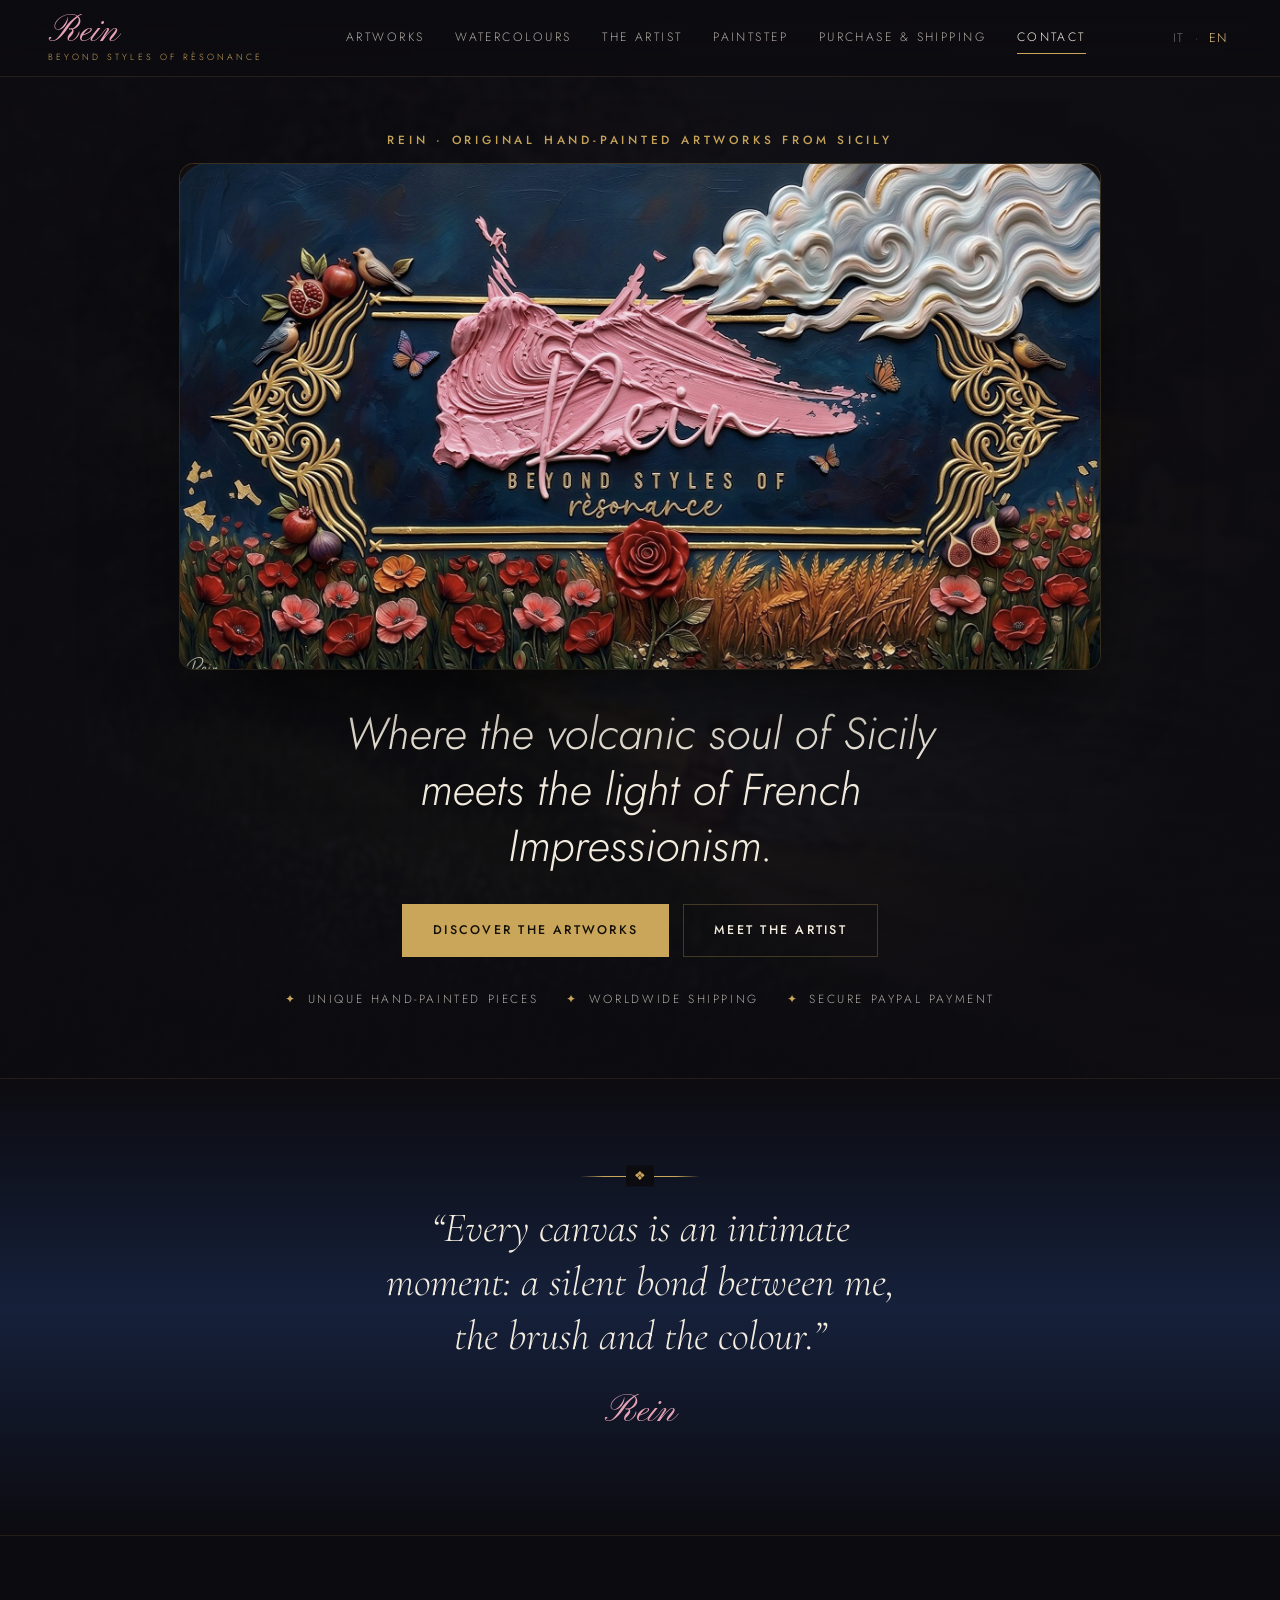
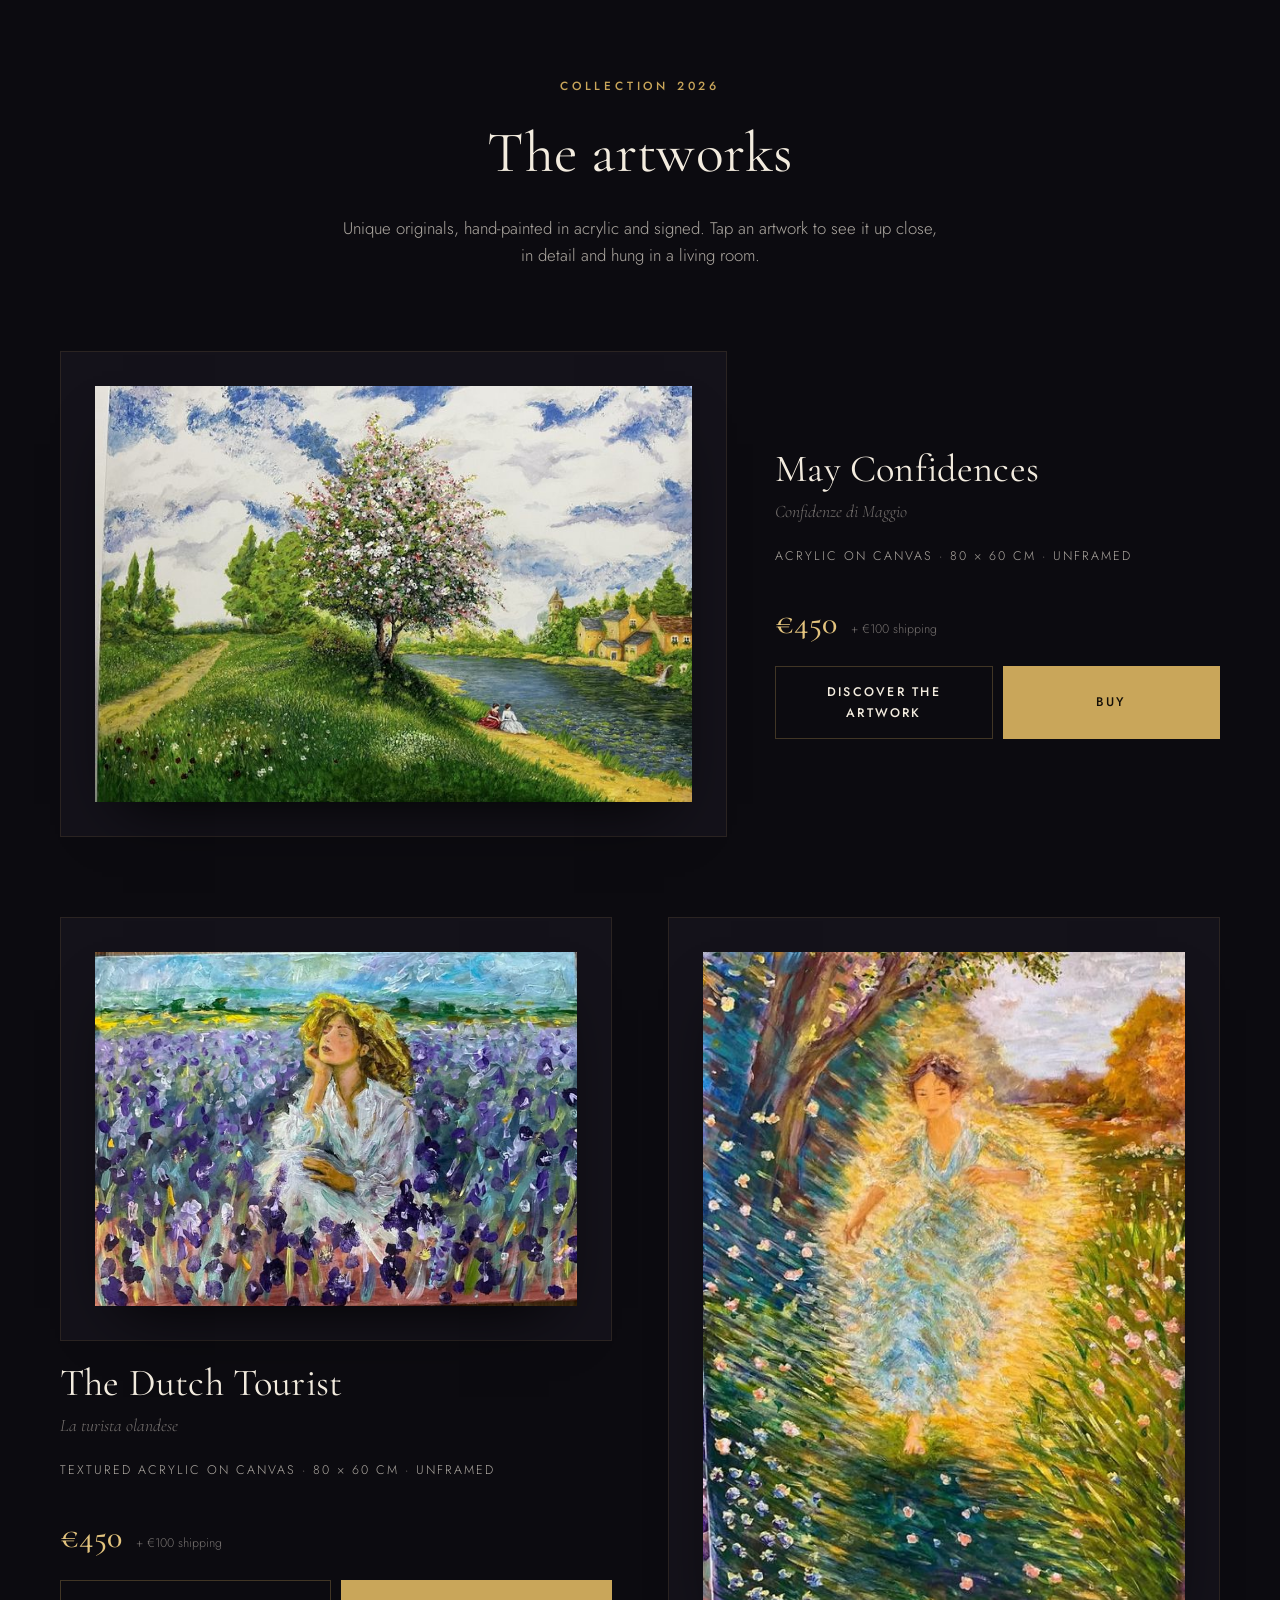
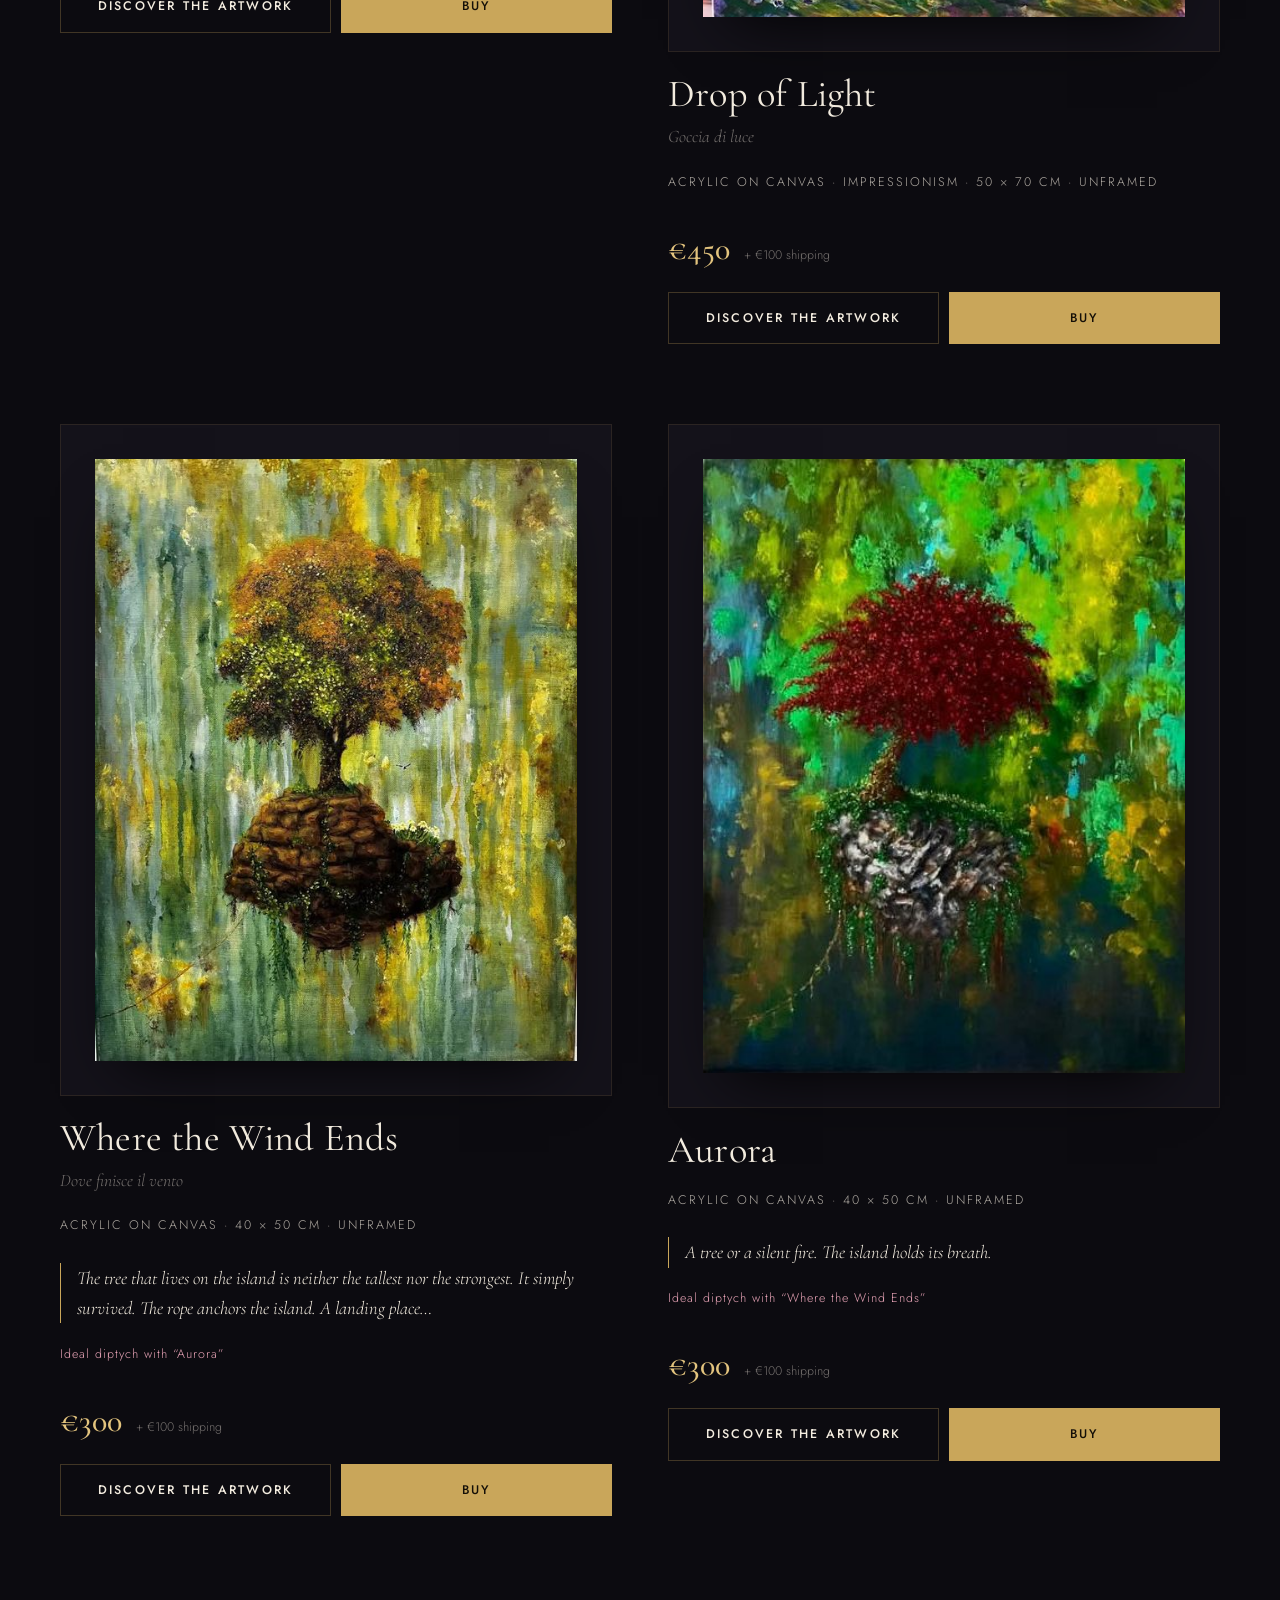
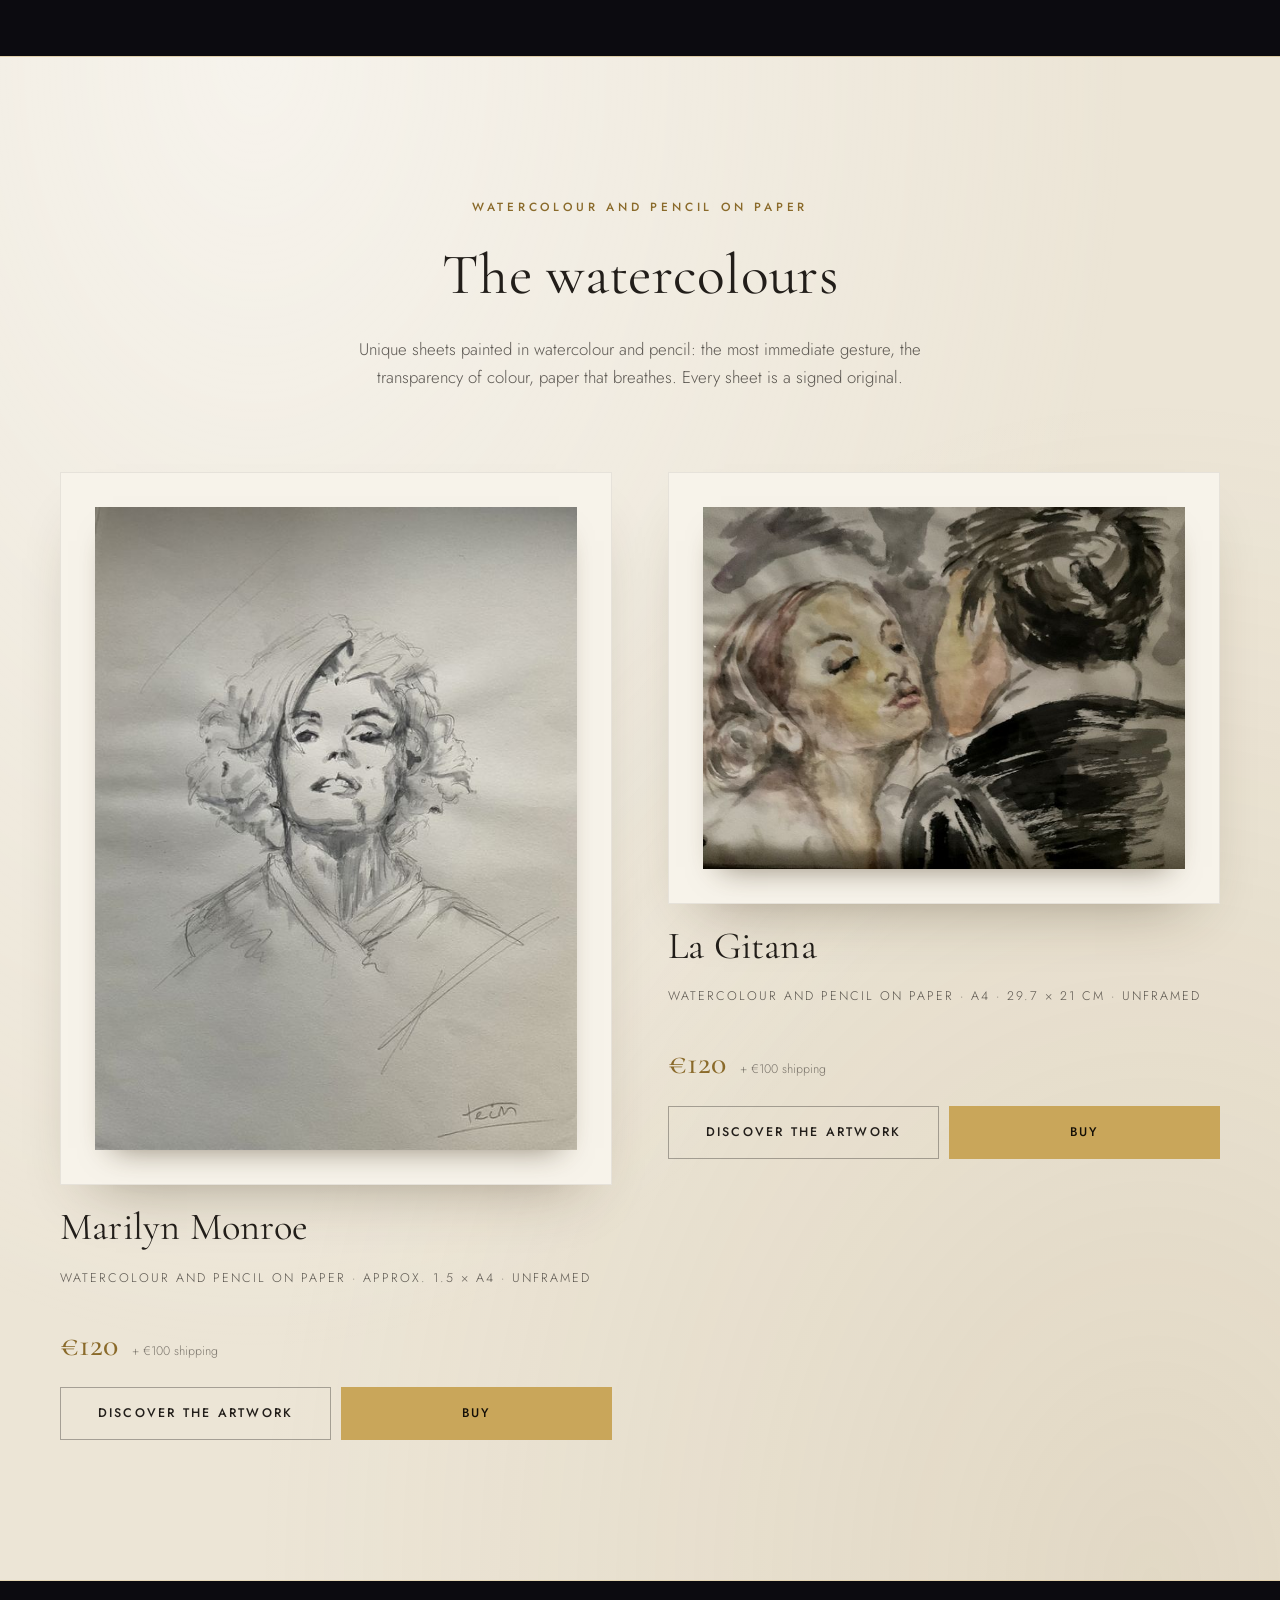
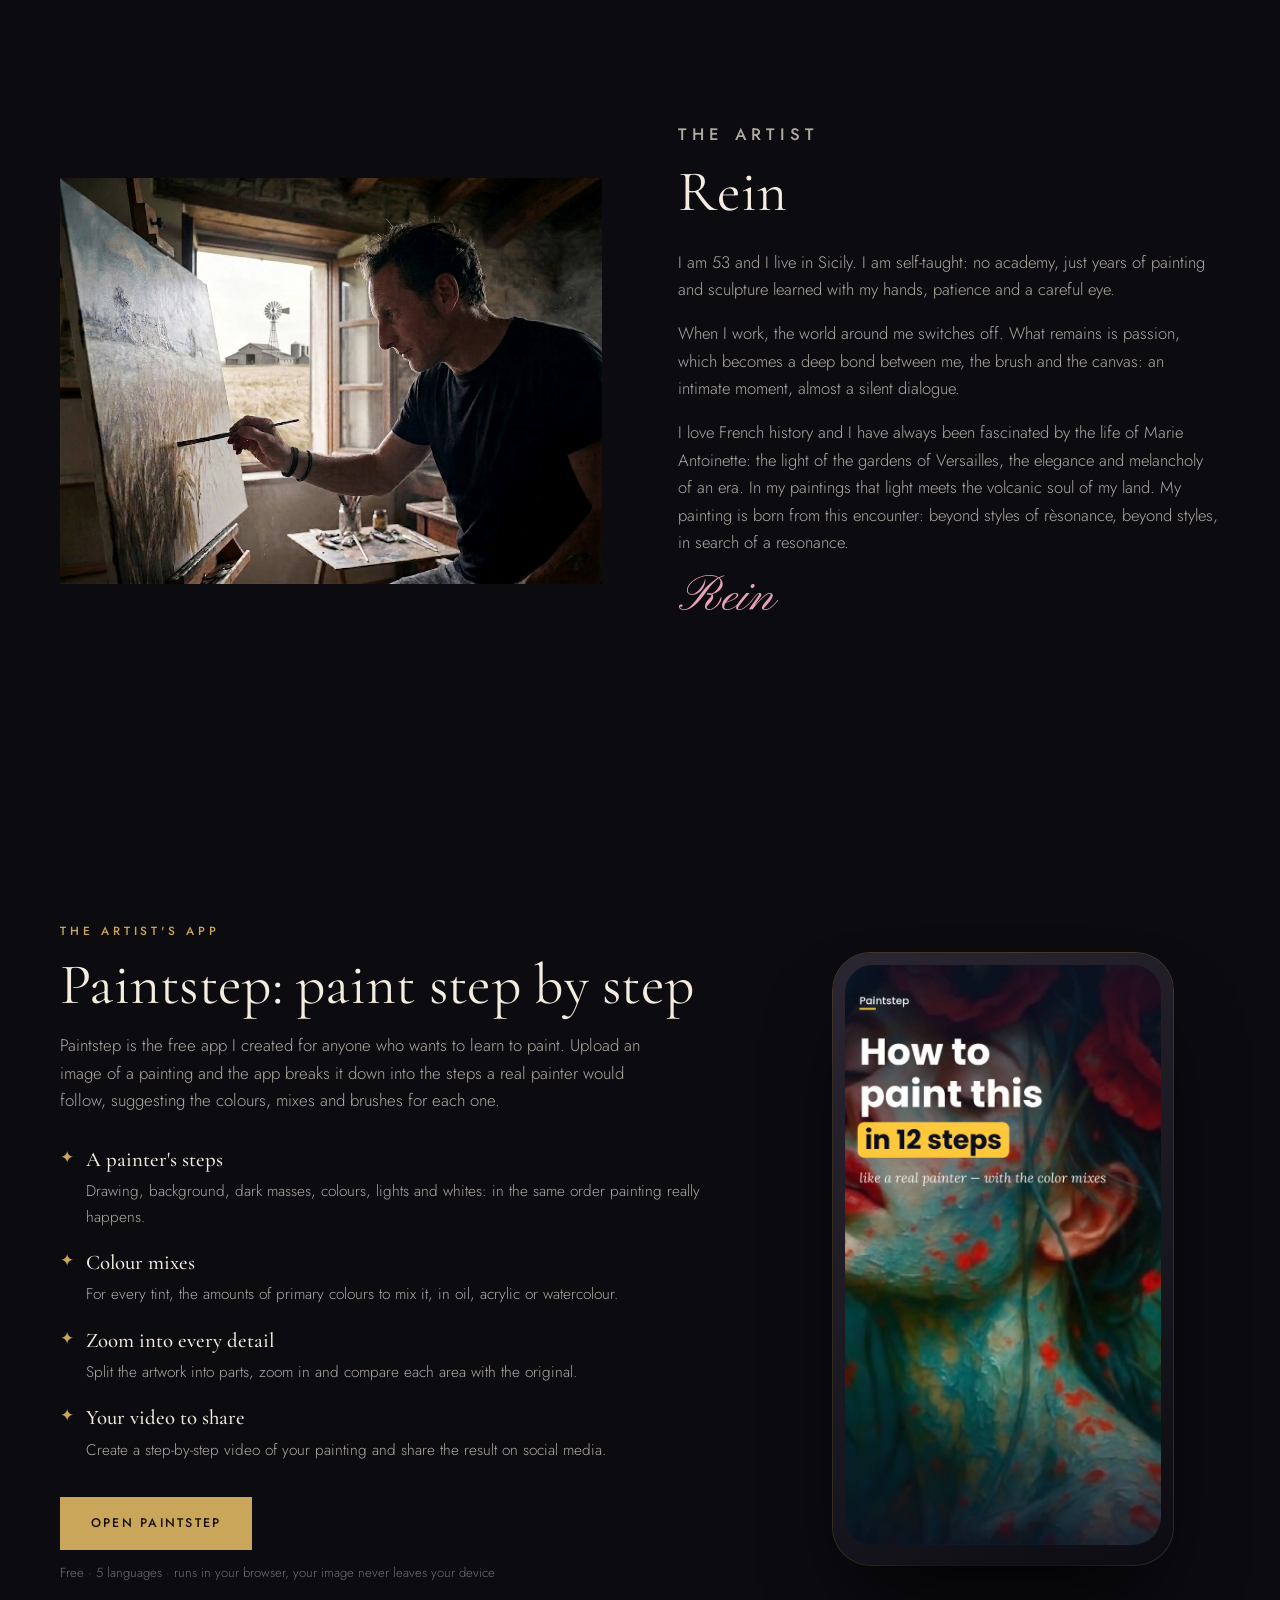
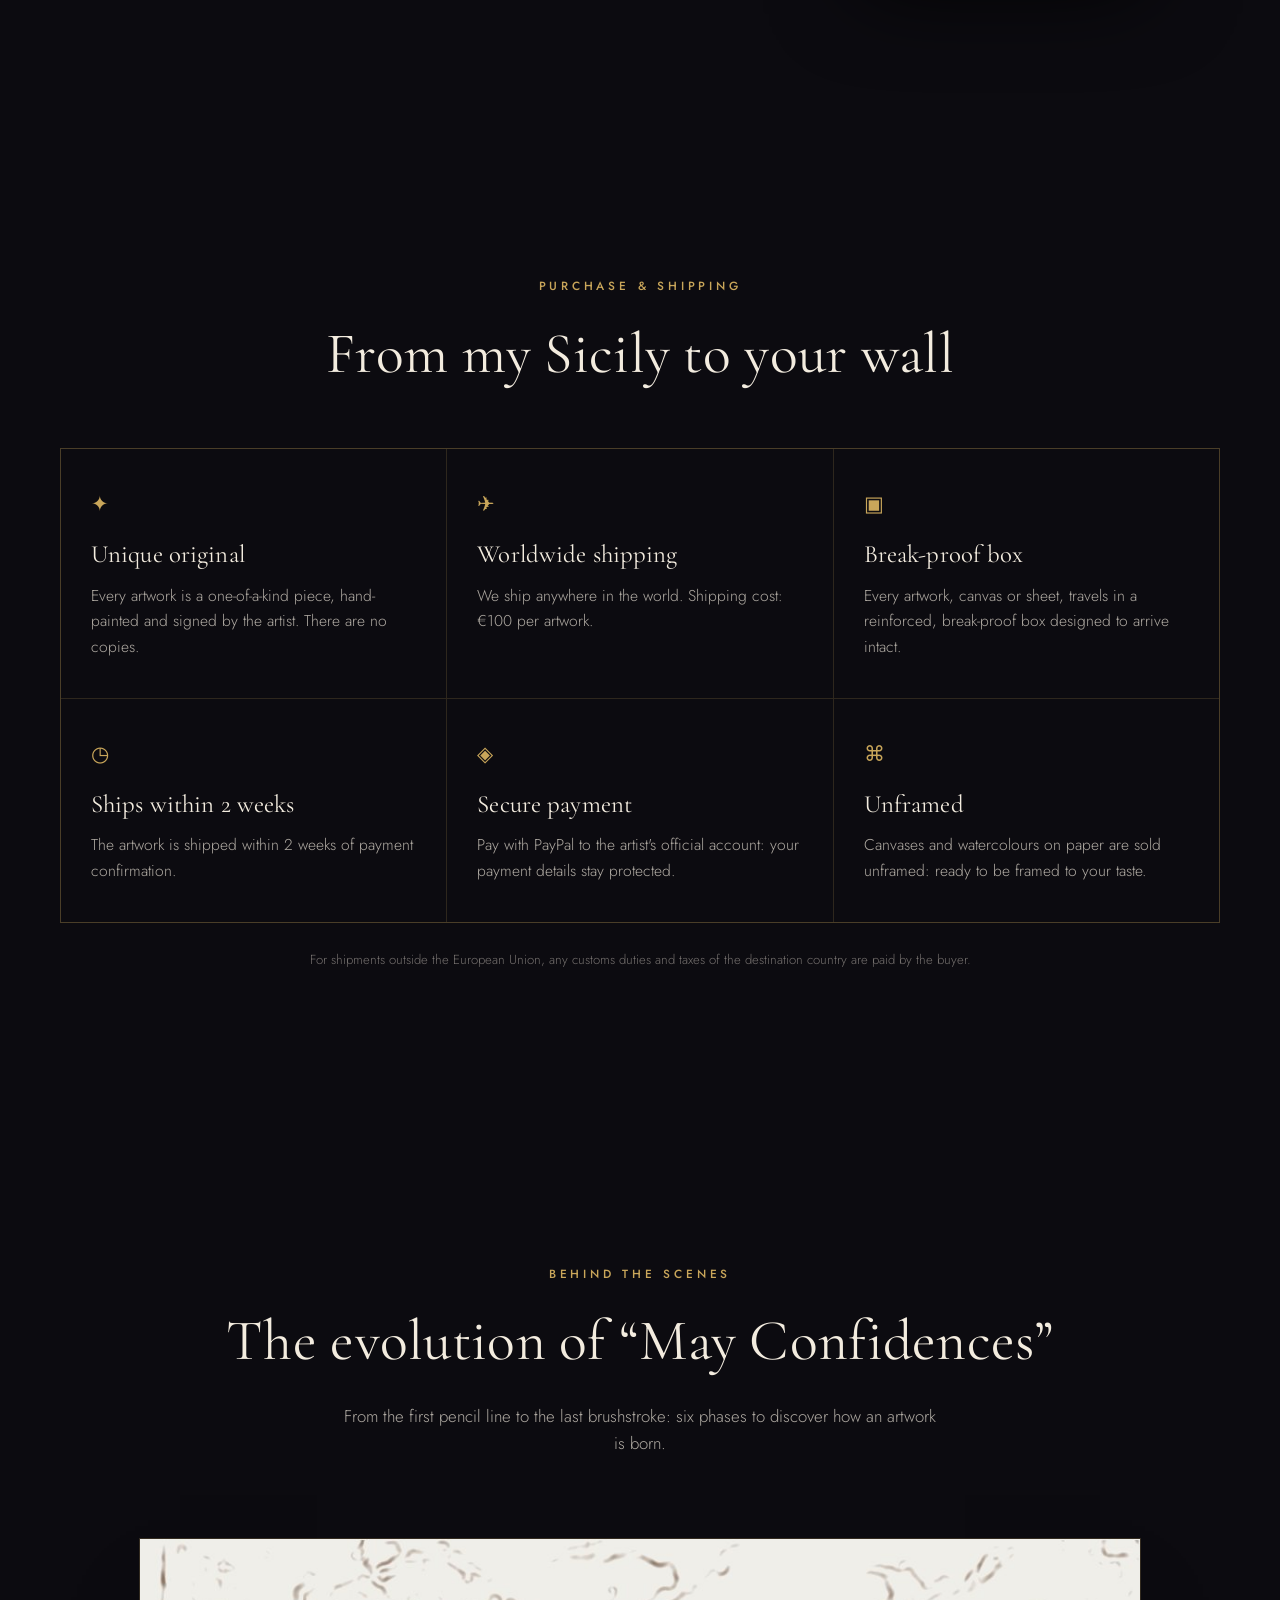
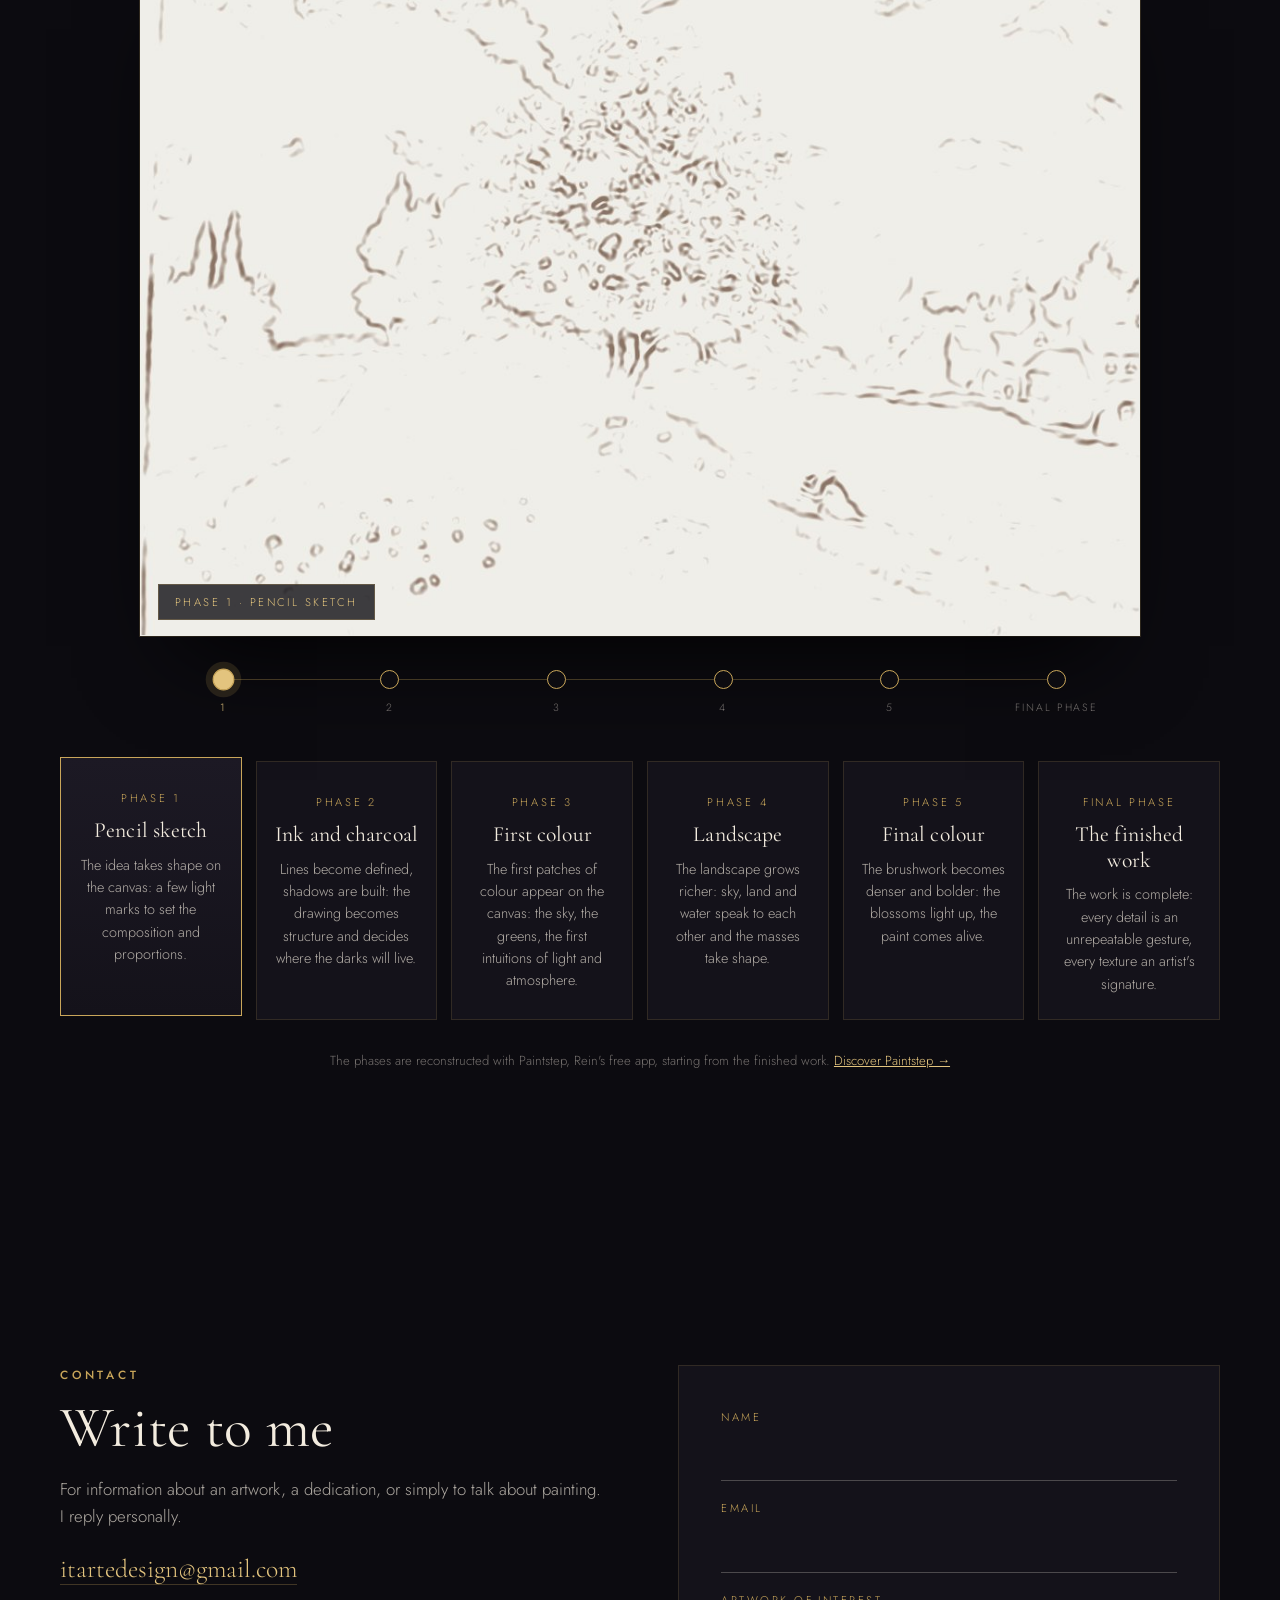
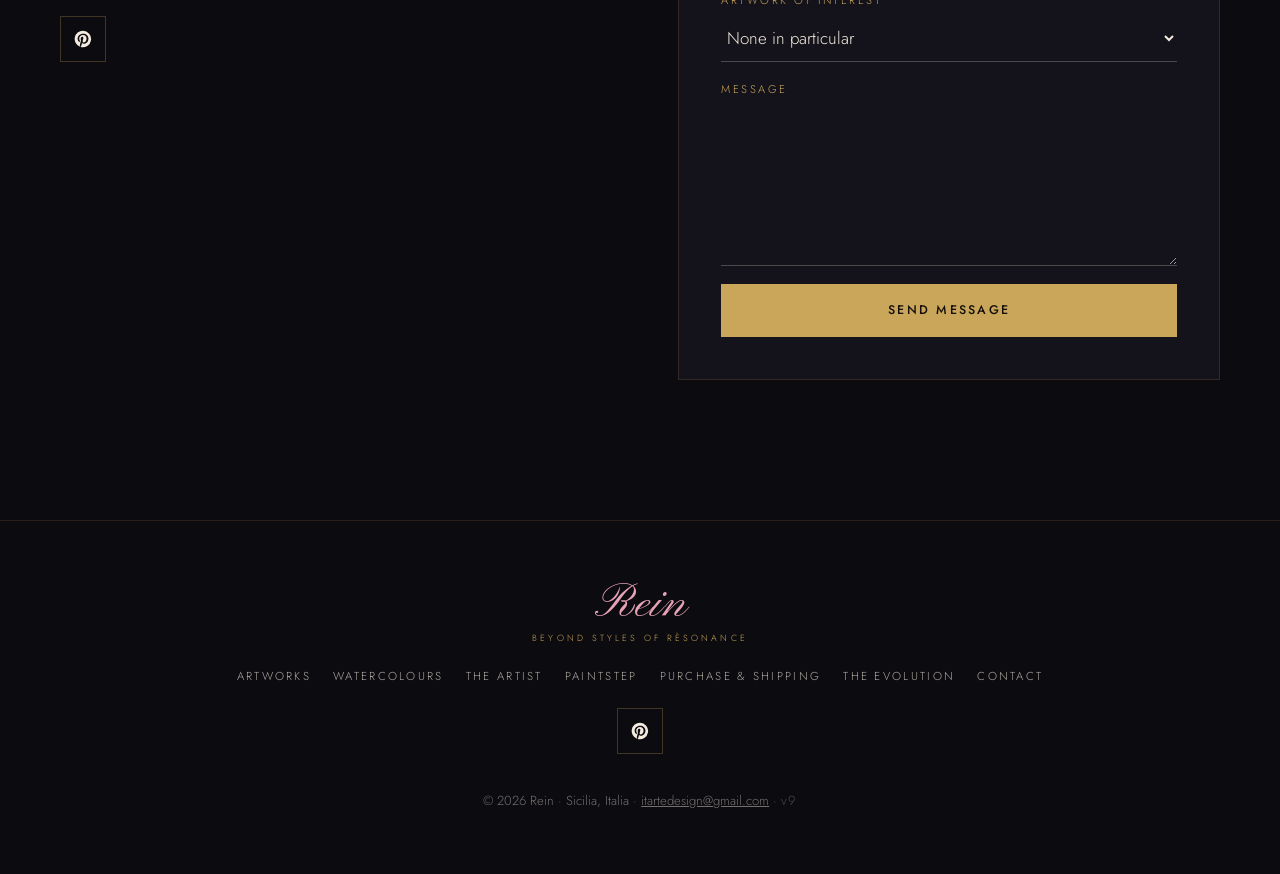
==== commit 96df7937: "Add files via upload" ====
--- a/index.html
+++ b/index.html
@@ -3,6 +3,7 @@
 <html lang="it">
 <head>
 <meta charset="utf-8"/>
+<meta name="google-site-verification" content="uSoUl0gIenuuSSZg-Tpm5YURs-3QVVhF3l3D3XYVYHc"/>
 <meta content="width=device-width, initial-scale=1, viewport-fit=cover" name="viewport"/>
 <meta content="#0C0B10" name="theme-color"/>
 <title>Rein · Quadri originali dipinti a mano in vendita | Pittore siciliano</title>
@@ -30,8 +31,8 @@
 <link href="https://fonts.googleapis.com" rel="preconnect"/>
 <link crossorigin="" href="https://fonts.gstatic.com" rel="preconnect"/>
 <link href="https://fonts.googleapis.com/css2?family=Cormorant+Garamond:ital,wght@0,400;0,500;0,600;1,400;1,500&amp;family=Jost:wght@300;400;500;600&amp;family=Pinyon+Script&amp;display=swap" rel="stylesheet"/>
-<link href="css/style.css?v=7" rel="stylesheet"/>
-<script type="application/ld+json">{"@context": "https://schema.org", "@graph": [{"@type": "WebSite", "@id": "https://itartedesign-dot.github.io/rein/#site", "url": "https://itartedesign-dot.github.io/rein/", "name": "Rein · Beyond styles of rèsonance", "inLanguage": ["it", "en"], "publisher": {"@id": "https://itartedesign-dot.github.io/rein/#rein"}}, {"@type": "Person", "@id": "https://itartedesign-dot.github.io/rein/#rein", "name": "Rein", "url": "https://itartedesign-dot.github.io/rein/", "image": "https://itartedesign-dot.github.io/rein/img/rein-studio.jpg", "jobTitle": "Pittore autodidatta", "description": "Pittore autodidatta siciliano, 53 anni. Pittura e scultura; paesaggi e figure tra l'anima vulcanica della Sicilia e la luce dell'Impressionismo francese.", "email": "mailto:itartedesign@gmail.com", "address": {"@type": "PostalAddress", "addressRegion": "Sicilia", "addressCountry": "IT"}, "knowsAbout": ["Pittura acrilica", "Impressionismo", "Scultura", "Paesaggio"]}, {"@type": "SoftwareApplication", "name": "Paintstep", "url": "https://itartedesign-dot.github.io/Paintstep/", "applicationCategory": "DesignApplication", "operatingSystem": "Web", "offers": {"@type": "Offer", "price": 0, "priceCurrency": "EUR"}, "creator": {"@id": "https://itartedesign-dot.github.io/rein/#rein"}}, {"@type": ["Product", "VisualArtwork"], "@id": "https://itartedesign-dot.github.io/rein/#opera-confidenze", "name": "Confidenze di Maggio", "alternateName": "May Confidences", "description": "Sotto un melo in fiore, sulla riva di un fiume che scorre lento verso il borgo, due donne si scambiano parole che il vento non riesce a portare via. È la primavera come la dipingevano gli impressionisti: nuvole sfilacciate nel cielo, la luce che accende i gialli delle case, i papaveri sparsi nell'erba alta. Guardala da vicino: la chioma del melo è costruita tocco dopo tocco, fiore dopo fiore. Un'opera che riempie una parete di aria, colore e quiete.", "image": ["https://itartedesign-dot.github.io/rein/img/confidenze.jpg", "https://itartedesign-dot.github.io/rein/img/confidenze-room.jpg"], "url": "https://itartedesign-dot.github.io/rein/#opera-confidenze", "sku": "REIN-CONFIDENZE", "brand": {"@type": "Brand", "name": "Rein"}, "creator": {"@id": "https://itartedesign-dot.github.io/rein/#rein"}, "artMedium": "Acrilico su tela", "artworkSurface": "Tela", "artform": "Pittura", "offers": {"@type": "Offer", "url": "https://itartedesign-dot.github.io/rein/#opera-confidenze", "price": 450, "priceCurrency": "EUR", "itemCondition": "https://schema.org/NewCondition", "availability": "https://schema.org/InStock", "seller": {"@id": "https://itartedesign-dot.github.io/rein/#rein"}, "shippingDetails": {"@type": "OfferShippingDetails", "shippingRate": {"@type": "MonetaryAmount", "value": 100, "currency": "EUR"}, "deliveryTime": {"@type": "ShippingDeliveryTime", "handlingTime": {"@type": "QuantitativeValue", "minValue": 1, "maxValue": 14, "unitCode": "DAY"}}}}, "width": {"@type": "Distance", "name": "80 cm"}, "height": {"@type": "Distance", "name": "60 cm"}}, {"@type": ["Product", "VisualArtwork"], "@id": "https://itartedesign-dot.github.io/rein/#opera-turista", "name": "La turista olandese", "alternateName": "The Dutch Tourist", "description": "Una giovane donna si ferma in un campo di iris viola, il mento appoggiato alla mano, lo sguardo perso oltre l'orizzonte. La pittura è materica, stesa a spatola e pennello: la veste bianca vibra di riflessi verdi e lilla, i fiori sono gesti densi di colore che si sollevano dalla tela e catturano la luce. Un ritratto di viaggio e di pensiero, sospeso tra paesaggio e intimità.", "image": ["https://itartedesign-dot.github.io/rein/img/turista.jpg", "https://itartedesign-dot.github.io/rein/img/turista-room.jpg"], "url": "https://itartedesign-dot.github.io/rein/#opera-turista", "sku": "REIN-TURISTA", "brand": {"@type": "Brand", "name": "Rein"}, "creator": {"@id": "https://itartedesign-dot.github.io/rein/#rein"}, "artMedium": "Acrilico materico su tela", "artworkSurface": "Tela", "artform": "Pittura", "offers": {"@type": "Offer", "url": "https://itartedesign-dot.github.io/rein/#opera-turista", "price": 450, "priceCurrency": "EUR", "itemCondition": "https://schema.org/NewCondition", "availability": "https://schema.org/InStock", "seller": {"@id": "https://itartedesign-dot.github.io/rein/#rein"}, "shippingDetails": {"@type": "OfferShippingDetails", "shippingRate": {"@type": "MonetaryAmount", "value": 100, "currency": "EUR"}, "deliveryTime": {"@type": "ShippingDeliveryTime", "handlingTime": {"@type": "QuantitativeValue", "minValue": 1, "maxValue": 14, "unitCode": "DAY"}}}}, "width": {"@type": "Distance", "name": "80 cm"}, "height": {"@type": "Distance", "name": "60 cm"}}, {"@type": ["Product", "VisualArtwork"], "@id": "https://itartedesign-dot.github.io/rein/#opera-goccia", "name": "Goccia di luce", "alternateName": "Drop of Light", "description": "Una ragazza corre a piedi nudi lungo un sentiero d'oro, avvolta in un abito azzurro che sembra fatto della stessa luce che attraversa. L'erba si piega al suo passaggio, i fiori si accendono come scintille, l'autunno arde sulla riva del fiume. È il linguaggio dell'Impressionismo — pennellate brevi, vibranti, piene di sole — al servizio di un istante di pura leggerezza.", "image": ["https://itartedesign-dot.github.io/rein/img/goccia.jpg", "https://itartedesign-dot.github.io/rein/img/goccia-room.jpg"], "url": "https://itartedesign-dot.github.io/rein/#opera-goccia", "sku": "REIN-GOCCIA", "brand": {"@type": "Brand", "name": "Rein"}, "creator": {"@id": "https://itartedesign-dot.github.io/rein/#rein"}, "artMedium": "Acrilico su tela · Impressionismo", "artworkSurface": "Tela", "artform": "Pittura", "offers": {"@type": "Offer", "url": "https://itartedesign-dot.github.io/rein/#opera-goccia", "price": 450, "priceCurrency": "EUR", "itemCondition": "https://schema.org/NewCondition", "availability": "https://schema.org/InStock", "seller": {"@id": "https://itartedesign-dot.github.io/rein/#rein"}, "shippingDetails": {"@type": "OfferShippingDetails", "shippingRate": {"@type": "MonetaryAmount", "value": 100, "currency": "EUR"}, "deliveryTime": {"@type": "ShippingDeliveryTime", "handlingTime": {"@type": "QuantitativeValue", "minValue": 1, "maxValue": 14, "unitCode": "DAY"}}}}, "width": {"@type": "Distance", "name": "50 cm"}, "height": {"@type": "Distance", "name": "70 cm"}}, {"@type": ["Product", "VisualArtwork"], "@id": "https://itartedesign-dot.github.io/rein/#opera-vento", "name": "Dove finisce il vento", "alternateName": "Where the Wind Ends", "description": "Un'isola di roccia sospesa nel verde, un albero che vi ha messo radici, una corda sottile che la tiene legata al mondo. Fondi colati e trasparenti, dettagli minuti — le margherite, l'edera, un uccello in volo — per un'opera che parla di resistenza e di approdi. Forma un dittico ideale con «Aurora».", "image": ["https://itartedesign-dot.github.io/rein/img/vento.jpg", "https://itartedesign-dot.github.io/rein/img/vento-room.jpg"], "url": "https://itartedesign-dot.github.io/rein/#opera-vento", "sku": "REIN-VENTO", "brand": {"@type": "Brand", "name": "Rein"}, "creator": {"@id": "https://itartedesign-dot.github.io/rein/#rein"}, "artMedium": "Acrilico su tela", "artworkSurface": "Tela", "artform": "Pittura", "offers": {"@type": "Offer", "url": "https://itartedesign-dot.github.io/rein/#opera-vento", "price": 300, "priceCurrency": "EUR", "itemCondition": "https://schema.org/NewCondition", "availability": "https://schema.org/InStock", "seller": {"@id": "https://itartedesign-dot.github.io/rein/#rein"}, "shippingDetails": {"@type": "OfferShippingDetails", "shippingRate": {"@type": "MonetaryAmount", "value": 100, "currency": "EUR"}, "deliveryTime": {"@type": "ShippingDeliveryTime", "handlingTime": {"@type": "QuantitativeValue", "minValue": 1, "maxValue": 14, "unitCode": "DAY"}}}}, "width": {"@type": "Distance", "name": "40 cm"}, "height": {"@type": "Distance", "name": "50 cm"}}, {"@type": ["Product", "VisualArtwork"], "@id": "https://itartedesign-dot.github.io/rein/#opera-aurora", "name": "Aurora", "alternateName": "Aurora", "description": "Una chioma rosso rubino che brilla come brace, un'isola di pietra avvolta dall'edera, un fondo di verdi e blu profondi. «Aurora» è il gemello notturno di «Dove finisce il vento»: insieme formano un dittico ideale.", "image": ["https://itartedesign-dot.github.io/rein/img/aurora.jpg", "https://itartedesign-dot.github.io/rein/img/aurora-room.jpg"], "url": "https://itartedesign-dot.github.io/rein/#opera-aurora", "sku": "REIN-AURORA", "brand": {"@type": "Brand", "name": "Rein"}, "creator": {"@id": "https://itartedesign-dot.github.io/rein/#rein"}, "artMedium": "Acrilico su tela", "artworkSurface": "Tela", "artform": "Pittura", "offers": {"@type": "Offer", "url": "https://itartedesign-dot.github.io/rein/#opera-aurora", "price": 300, "priceCurrency": "EUR", "itemCondition": "https://schema.org/NewCondition", "availability": "https://schema.org/InStock", "seller": {"@id": "https://itartedesign-dot.github.io/rein/#rein"}, "shippingDetails": {"@type": "OfferShippingDetails", "shippingRate": {"@type": "MonetaryAmount", "value": 100, "currency": "EUR"}, "deliveryTime": {"@type": "ShippingDeliveryTime", "handlingTime": {"@type": "QuantitativeValue", "minValue": 1, "maxValue": 14, "unitCode": "DAY"}}}}, "width": {"@type": "Distance", "name": "40 cm"}, "height": {"@type": "Distance", "name": "50 cm"}}, {"@type": ["Product", "VisualArtwork"], "@id": "https://itartedesign-dot.github.io/rein/#opera-marilyn", "name": "Marilyn Monroe", "alternateName": "Marilyn Monroe", "description": "Pochi tratti di matita e velature d'acquerello grigio per un'icona senza tempo. Marilyn affiora dal foglio con lo sguardo socchiuso e i riccioli mossi: il segno resta libero, le linee di costruzione restano visibili, come in una pagina del taccuino dell'artista. Un ritratto intimo e firmato, da incorniciare come un piccolo tesoro.", "image": ["https://itartedesign-dot.github.io/rein/img/marilyn.jpg", "https://itartedesign-dot.github.io/rein/img/marilyn-room.jpg"], "url": "https://itartedesign-dot.github.io/rein/#opera-marilyn", "sku": "REIN-MARILYN", "brand": {"@type": "Brand", "name": "Rein"}, "creator": {"@id": "https://itartedesign-dot.github.io/rein/#rein"}, "artMedium": "Acquerello e matita su carta", "artworkSurface": "Carta", "artform": "Acquerello", "offers": {"@type": "Offer", "url": "https://itartedesign-dot.github.io/rein/#opera-marilyn", "price": 120, "priceCurrency": "EUR", "itemCondition": "https://schema.org/NewCondition", "availability": "https://schema.org/InStock", "seller": {"@id": "https://itartedesign-dot.github.io/rein/#rein"}, "shippingDetails": {"@type": "OfferShippingDetails", "shippingRate": {"@type": "MonetaryAmount", "value": 100, "currency": "EUR"}, "deliveryTime": {"@type": "ShippingDeliveryTime", "handlingTime": {"@type": "QuantitativeValue", "minValue": 1, "maxValue": 14, "unitCode": "DAY"}}}}}, {"@type": ["Product", "VisualArtwork"], "@id": "https://itartedesign-dot.github.io/rein/#opera-gitana", "name": "La Gitana", "alternateName": "La Gitana", "description": "Un abbraccio che trattiene il respiro: lei, gli occhi chiusi e i capelli ramati; lui, un gesto d'inchiostro scuro che la avvolge. L'acquerello scorre veloce e sicuro, tra trasparenze calde e pennellate nere e decise. Passione e tenerezza fermate in un unico istante, su carta.", "image": ["https://itartedesign-dot.github.io/rein/img/gitana.jpg", "https://itartedesign-dot.github.io/rein/img/gitana-room.jpg"], "url": "https://itartedesign-dot.github.io/rein/#opera-gitana", "sku": "REIN-GITANA", "brand": {"@type": "Brand", "name": "Rein"}, "creator": {"@id": "https://itartedesign-dot.github.io/rein/#rein"}, "artMedium": "Acquerello e matita su carta", "artworkSurface": "Carta", "artform": "Acquerello", "offers": {"@type": "Offer", "url": "https://itartedesign-dot.github.io/rein/#opera-gitana", "price": 120, "priceCurrency": "EUR", "itemCondition": "https://schema.org/NewCondition", "availability": "https://schema.org/InStock", "seller": {"@id": "https://itartedesign-dot.github.io/rein/#rein"}, "shippingDetails": {"@type": "OfferShippingDetails", "shippingRate": {"@type": "MonetaryAmount", "value": 100, "currency": "EUR"}, "deliveryTime": {"@type": "ShippingDeliveryTime", "handlingTime": {"@type": "QuantitativeValue", "minValue": 1, "maxValue": 14, "unitCode": "DAY"}}}}, "width": {"@type": "Distance", "name": "29.7 cm"}, "height": {"@type": "Distance", "name": "21 cm"}}]}</script>
+<link href="css/style.css?v=8" rel="stylesheet"/>
+<script type="application/ld+json">{"@context": "https://schema.org", "@graph": [{"@type": "WebSite", "@id": "https://itartedesign-dot.github.io/rein/#site", "url": "https://itartedesign-dot.github.io/rein/", "name": "Rein · Beyond styles of rèsonance", "inLanguage": ["it", "en"], "publisher": {"@id": "https://itartedesign-dot.github.io/rein/#rein"}}, {"@type": "Person", "@id": "https://itartedesign-dot.github.io/rein/#rein", "name": "Rein", "url": "https://itartedesign-dot.github.io/rein/", "image": "https://itartedesign-dot.github.io/rein/img/rein-studio.jpg", "jobTitle": "Pittore autodidatta", "description": "Pittore autodidatta siciliano, 53 anni. Pittura e scultura; paesaggi e figure tra l'anima vulcanica della Sicilia e la luce dell'Impressionismo francese.", "email": "mailto:itartedesign@gmail.com", "address": {"@type": "PostalAddress", "addressRegion": "Sicilia", "addressCountry": "IT"}, "knowsAbout": ["Pittura acrilica", "Impressionismo", "Scultura", "Paesaggio"], "sameAs": ["https://pin.it/5HQPsNPj3"]}, {"@type": "SoftwareApplication", "name": "Paintstep", "url": "https://itartedesign-dot.github.io/Paintstep/", "applicationCategory": "DesignApplication", "operatingSystem": "Web", "offers": {"@type": "Offer", "price": 0, "priceCurrency": "EUR"}, "creator": {"@id": "https://itartedesign-dot.github.io/rein/#rein"}}, {"@type": ["Product", "VisualArtwork"], "@id": "https://itartedesign-dot.github.io/rein/#opera-confidenze", "name": "Confidenze di Maggio", "alternateName": "May Confidences", "description": "Sotto un melo in fiore, sulla riva di un fiume che scorre lento verso il borgo, due donne si scambiano parole che il vento non riesce a portare via. È la primavera come la dipingevano gli impressionisti: nuvole sfilacciate nel cielo, la luce che accende i gialli delle case, i papaveri sparsi nell'erba alta. Guardala da vicino: la chioma del melo è costruita tocco dopo tocco, fiore dopo fiore. Un'opera che riempie una parete di aria, colore e quiete.", "image": ["https://itartedesign-dot.github.io/rein/img/confidenze.jpg", "https://itartedesign-dot.github.io/rein/img/confidenze-room.jpg"], "url": "https://itartedesign-dot.github.io/rein/#opera-confidenze", "sku": "REIN-CONFIDENZE", "brand": {"@type": "Brand", "name": "Rein"}, "creator": {"@id": "https://itartedesign-dot.github.io/rein/#rein"}, "artMedium": "Acrilico su tela", "artworkSurface": "Tela", "artform": "Pittura", "offers": {"@type": "Offer", "url": "https://itartedesign-dot.github.io/rein/#opera-confidenze", "price": 450, "priceCurrency": "EUR", "itemCondition": "https://schema.org/NewCondition", "availability": "https://schema.org/InStock", "seller": {"@id": "https://itartedesign-dot.github.io/rein/#rein"}, "shippingDetails": {"@type": "OfferShippingDetails", "shippingRate": {"@type": "MonetaryAmount", "value": 100, "currency": "EUR"}, "deliveryTime": {"@type": "ShippingDeliveryTime", "handlingTime": {"@type": "QuantitativeValue", "minValue": 1, "maxValue": 14, "unitCode": "DAY"}}}}, "width": {"@type": "Distance", "name": "80 cm"}, "height": {"@type": "Distance", "name": "60 cm"}}, {"@type": ["Product", "VisualArtwork"], "@id": "https://itartedesign-dot.github.io/rein/#opera-turista", "name": "La turista olandese", "alternateName": "The Dutch Tourist", "description": "Una giovane donna si ferma in un campo di iris viola, il mento appoggiato alla mano, lo sguardo perso oltre l'orizzonte. La pittura è materica, stesa a spatola e pennello: la veste bianca vibra di riflessi verdi e lilla, i fiori sono gesti densi di colore che si sollevano dalla tela e catturano la luce. Un ritratto di viaggio e di pensiero, sospeso tra paesaggio e intimità.", "image": ["https://itartedesign-dot.github.io/rein/img/turista.jpg", "https://itartedesign-dot.github.io/rein/img/turista-room.jpg"], "url": "https://itartedesign-dot.github.io/rein/#opera-turista", "sku": "REIN-TURISTA", "brand": {"@type": "Brand", "name": "Rein"}, "creator": {"@id": "https://itartedesign-dot.github.io/rein/#rein"}, "artMedium": "Acrilico materico su tela", "artworkSurface": "Tela", "artform": "Pittura", "offers": {"@type": "Offer", "url": "https://itartedesign-dot.github.io/rein/#opera-turista", "price": 450, "priceCurrency": "EUR", "itemCondition": "https://schema.org/NewCondition", "availability": "https://schema.org/InStock", "seller": {"@id": "https://itartedesign-dot.github.io/rein/#rein"}, "shippingDetails": {"@type": "OfferShippingDetails", "shippingRate": {"@type": "MonetaryAmount", "value": 100, "currency": "EUR"}, "deliveryTime": {"@type": "ShippingDeliveryTime", "handlingTime": {"@type": "QuantitativeValue", "minValue": 1, "maxValue": 14, "unitCode": "DAY"}}}}, "width": {"@type": "Distance", "name": "80 cm"}, "height": {"@type": "Distance", "name": "60 cm"}}, {"@type": ["Product", "VisualArtwork"], "@id": "https://itartedesign-dot.github.io/rein/#opera-goccia", "name": "Goccia di luce", "alternateName": "Drop of Light", "description": "Una ragazza corre a piedi nudi lungo un sentiero d'oro, avvolta in un abito azzurro che sembra fatto della stessa luce che attraversa. L'erba si piega al suo passaggio, i fiori si accendono come scintille, l'autunno arde sulla riva del fiume. È il linguaggio dell'Impressionismo — pennellate brevi, vibranti, piene di sole — al servizio di un istante di pura leggerezza.", "image": ["https://itartedesign-dot.github.io/rein/img/goccia.jpg", "https://itartedesign-dot.github.io/rein/img/goccia-room.jpg"], "url": "https://itartedesign-dot.github.io/rein/#opera-goccia", "sku": "REIN-GOCCIA", "brand": {"@type": "Brand", "name": "Rein"}, "creator": {"@id": "https://itartedesign-dot.github.io/rein/#rein"}, "artMedium": "Acrilico su tela · Impressionismo", "artworkSurface": "Tela", "artform": "Pittura", "offers": {"@type": "Offer", "url": "https://itartedesign-dot.github.io/rein/#opera-goccia", "price": 450, "priceCurrency": "EUR", "itemCondition": "https://schema.org/NewCondition", "availability": "https://schema.org/InStock", "seller": {"@id": "https://itartedesign-dot.github.io/rein/#rein"}, "shippingDetails": {"@type": "OfferShippingDetails", "shippingRate": {"@type": "MonetaryAmount", "value": 100, "currency": "EUR"}, "deliveryTime": {"@type": "ShippingDeliveryTime", "handlingTime": {"@type": "QuantitativeValue", "minValue": 1, "maxValue": 14, "unitCode": "DAY"}}}}, "width": {"@type": "Distance", "name": "50 cm"}, "height": {"@type": "Distance", "name": "70 cm"}}, {"@type": ["Product", "VisualArtwork"], "@id": "https://itartedesign-dot.github.io/rein/#opera-vento", "name": "Dove finisce il vento", "alternateName": "Where the Wind Ends", "description": "Un'isola di roccia sospesa nel verde, un albero che vi ha messo radici, una corda sottile che la tiene legata al mondo. Fondi colati e trasparenti, dettagli minuti — le margherite, l'edera, un uccello in volo — per un'opera che parla di resistenza e di approdi. Forma un dittico ideale con «Aurora».", "image": ["https://itartedesign-dot.github.io/rein/img/vento.jpg", "https://itartedesign-dot.github.io/rein/img/vento-room.jpg"], "url": "https://itartedesign-dot.github.io/rein/#opera-vento", "sku": "REIN-VENTO", "brand": {"@type": "Brand", "name": "Rein"}, "creator": {"@id": "https://itartedesign-dot.github.io/rein/#rein"}, "artMedium": "Acrilico su tela", "artworkSurface": "Tela", "artform": "Pittura", "offers": {"@type": "Offer", "url": "https://itartedesign-dot.github.io/rein/#opera-vento", "price": 300, "priceCurrency": "EUR", "itemCondition": "https://schema.org/NewCondition", "availability": "https://schema.org/InStock", "seller": {"@id": "https://itartedesign-dot.github.io/rein/#rein"}, "shippingDetails": {"@type": "OfferShippingDetails", "shippingRate": {"@type": "MonetaryAmount", "value": 100, "currency": "EUR"}, "deliveryTime": {"@type": "ShippingDeliveryTime", "handlingTime": {"@type": "QuantitativeValue", "minValue": 1, "maxValue": 14, "unitCode": "DAY"}}}}, "width": {"@type": "Distance", "name": "40 cm"}, "height": {"@type": "Distance", "name": "50 cm"}}, {"@type": ["Product", "VisualArtwork"], "@id": "https://itartedesign-dot.github.io/rein/#opera-aurora", "name": "Aurora", "alternateName": "Aurora", "description": "Una chioma rosso rubino che brilla come brace, un'isola di pietra avvolta dall'edera, un fondo di verdi e blu profondi. «Aurora» è il gemello notturno di «Dove finisce il vento»: insieme formano un dittico ideale.", "image": ["https://itartedesign-dot.github.io/rein/img/aurora.jpg", "https://itartedesign-dot.github.io/rein/img/aurora-room.jpg"], "url": "https://itartedesign-dot.github.io/rein/#opera-aurora", "sku": "REIN-AURORA", "brand": {"@type": "Brand", "name": "Rein"}, "creator": {"@id": "https://itartedesign-dot.github.io/rein/#rein"}, "artMedium": "Acrilico su tela", "artworkSurface": "Tela", "artform": "Pittura", "offers": {"@type": "Offer", "url": "https://itartedesign-dot.github.io/rein/#opera-aurora", "price": 300, "priceCurrency": "EUR", "itemCondition": "https://schema.org/NewCondition", "availability": "https://schema.org/InStock", "seller": {"@id": "https://itartedesign-dot.github.io/rein/#rein"}, "shippingDetails": {"@type": "OfferShippingDetails", "shippingRate": {"@type": "MonetaryAmount", "value": 100, "currency": "EUR"}, "deliveryTime": {"@type": "ShippingDeliveryTime", "handlingTime": {"@type": "QuantitativeValue", "minValue": 1, "maxValue": 14, "unitCode": "DAY"}}}}, "width": {"@type": "Distance", "name": "40 cm"}, "height": {"@type": "Distance", "name": "50 cm"}}, {"@type": ["Product", "VisualArtwork"], "@id": "https://itartedesign-dot.github.io/rein/#opera-marilyn", "name": "Marilyn Monroe", "alternateName": "Marilyn Monroe", "description": "Pochi tratti di matita e velature d'acquerello grigio per un'icona senza tempo. Marilyn affiora dal foglio con lo sguardo socchiuso e i riccioli mossi: il segno resta libero, le linee di costruzione restano visibili, come in una pagina del taccuino dell'artista. Un ritratto intimo e firmato, da incorniciare come un piccolo tesoro.", "image": ["https://itartedesign-dot.github.io/rein/img/marilyn.jpg", "https://itartedesign-dot.github.io/rein/img/marilyn-room.jpg"], "url": "https://itartedesign-dot.github.io/rein/#opera-marilyn", "sku": "REIN-MARILYN", "brand": {"@type": "Brand", "name": "Rein"}, "creator": {"@id": "https://itartedesign-dot.github.io/rein/#rein"}, "artMedium": "Acquerello e matita su carta", "artworkSurface": "Carta", "artform": "Acquerello", "offers": {"@type": "Offer", "url": "https://itartedesign-dot.github.io/rein/#opera-marilyn", "price": 120, "priceCurrency": "EUR", "itemCondition": "https://schema.org/NewCondition", "availability": "https://schema.org/InStock", "seller": {"@id": "https://itartedesign-dot.github.io/rein/#rein"}, "shippingDetails": {"@type": "OfferShippingDetails", "shippingRate": {"@type": "MonetaryAmount", "value": 100, "currency": "EUR"}, "deliveryTime": {"@type": "ShippingDeliveryTime", "handlingTime": {"@type": "QuantitativeValue", "minValue": 1, "maxValue": 14, "unitCode": "DAY"}}}}}, {"@type": ["Product", "VisualArtwork"], "@id": "https://itartedesign-dot.github.io/rein/#opera-gitana", "name": "La Gitana", "alternateName": "La Gitana", "description": "Un abbraccio che trattiene il respiro: lei, gli occhi chiusi e i capelli ramati; lui, un gesto d'inchiostro scuro che la avvolge. L'acquerello scorre veloce e sicuro, tra trasparenze calde e pennellate nere e decise. Passione e tenerezza fermate in un unico istante, su carta.", "image": ["https://itartedesign-dot.github.io/rein/img/gitana.jpg", "https://itartedesign-dot.github.io/rein/img/gitana-room.jpg"], "url": "https://itartedesign-dot.github.io/rein/#opera-gitana", "sku": "REIN-GITANA", "brand": {"@type": "Brand", "name": "Rein"}, "creator": {"@id": "https://itartedesign-dot.github.io/rein/#rein"}, "artMedium": "Acquerello e matita su carta", "artworkSurface": "Carta", "artform": "Acquerello", "offers": {"@type": "Offer", "url": "https://itartedesign-dot.github.io/rein/#opera-gitana", "price": 120, "priceCurrency": "EUR", "itemCondition": "https://schema.org/NewCondition", "availability": "https://schema.org/InStock", "seller": {"@id": "https://itartedesign-dot.github.io/rein/#rein"}, "shippingDetails": {"@type": "OfferShippingDetails", "shippingRate": {"@type": "MonetaryAmount", "value": 100, "currency": "EUR"}, "deliveryTime": {"@type": "ShippingDeliveryTime", "handlingTime": {"@type": "QuantitativeValue", "minValue": 1, "maxValue": 14, "unitCode": "DAY"}}}}, "width": {"@type": "Distance", "name": "29.7 cm"}, "height": {"@type": "Distance", "name": "21 cm"}}]}</script>
 </head>
 <body>
 <!-- INTESTAZIONE E MENU -->
@@ -281,9 +282,9 @@
 <p class="sec-lead" data-i18n="contactLead">Per informazioni su un'opera, una dedica, o semplicemente per parlare di pittura. Rispondo personalmente.</p>
 <p class="mail"><a href="mailto:itartedesign@gmail.com">itartedesign@gmail.com</a></p>
 <div class="social">
-<span aria-label="Pinterest" class="pin" title="Pinterest">
+<a aria-label="Rein su Pinterest" class="pin" href="https://pin.it/5HQPsNPj3" rel="noopener me" target="_blank" title="Pinterest">
 <svg aria-hidden="true" viewbox="0 0 24 24"><path d="M12 2a10 10 0 0 0-3.64 19.31c-.09-.78-.17-1.98.03-2.83l1.2-5.08s-.3-.61-.3-1.5c0-1.41.82-2.46 1.83-2.46.87 0 1.29.65 1.29 1.43 0 .87-.56 2.18-.84 3.39-.24 1.01.51 1.84 1.51 1.84 1.81 0 3.2-1.91 3.2-4.66 0-2.44-1.75-4.14-4.25-4.14-2.9 0-4.6 2.17-4.6 4.42 0 .87.34 1.81.76 2.32a.3.3 0 0 1 .07.29l-.28 1.15c-.05.19-.15.23-.34.14-1.27-.59-2.06-2.44-2.06-3.93 0-3.2 2.32-6.13 6.7-6.13 3.52 0 6.25 2.51 6.25 5.86 0 3.5-2.2 6.31-5.26 6.31-1.03 0-2-.53-2.33-1.17l-.63 2.41c-.23.88-.85 1.99-1.26 2.66A10 10 0 1 0 12 2z"></path></svg>
-</span>
+</a>
 </div>
 </div>
 <form action="https://formsubmit.co/itartedesign@gmail.com" class="card-form" id="contactForm" method="POST">
@@ -307,7 +308,10 @@
 <nav class="foot-nav">
 <a data-i18n="navWorks" href="#opere">Opere</a><a data-i18n="navWc" href="#acquerelli">Acquerelli</a><a data-i18n="navArtist" href="#artista">L'artista</a><a href="#paintstep">Paintstep</a><a data-i18n="navBuy" href="#acquisto">Acquisto e spedizione</a><a data-i18n="navEvo" href="#evoluzione">L'evoluzione</a><a data-i18n="navContact" href="#contatti">Contatti</a>
 </nav>
-<p class="fine">© 2026 Rein · Sicilia, Italia · <a href="mailto:itartedesign@gmail.com">itartedesign@gmail.com</a> · <span class="ver">v7</span></p>
+<a aria-label="Rein su Pinterest" class="pin pin-foot" href="https://pin.it/5HQPsNPj3" rel="noopener me" target="_blank" title="Pinterest">
+<svg aria-hidden="true" viewbox="0 0 24 24"><path d="M12 2a10 10 0 0 0-3.64 19.31c-.09-.78-.17-1.98.03-2.83l1.2-5.08s-.3-.61-.3-1.5c0-1.41.82-2.46 1.83-2.46.87 0 1.29.65 1.29 1.43 0 .87-.56 2.18-.84 3.39-.24 1.01.51 1.84 1.51 1.84 1.81 0 3.2-1.91 3.2-4.66 0-2.44-1.75-4.14-4.25-4.14-2.9 0-4.6 2.17-4.6 4.42 0 .87.34 1.81.76 2.32a.3.3 0 0 1 .07.29l-.28 1.15c-.05.19-.15.23-.34.14-1.27-.59-2.06-2.44-2.06-3.93 0-3.2 2.32-6.13 6.7-6.13 3.52 0 6.25 2.51 6.25 5.86 0 3.5-2.2 6.31-5.26 6.31-1.03 0-2-.53-2.33-1.17l-.63 2.41c-.23.88-.85 1.99-1.26 2.66A10 10 0 1 0 12 2z"></path></svg>
+</a>
+<p class="fine">© 2026 Rein · Sicilia, Italia · <a href="mailto:itartedesign@gmail.com">itartedesign@gmail.com</a> · <span class="ver">v9</span></p>
 </footer>
 <!-- SCHEDA OPERA (nera, a tutto schermo) -->
 <div aria-labelledby="vTitle" aria-modal="true" class="viewer" hidden="" id="viewer" role="dialog">
@@ -381,7 +385,7 @@
 <button class="btn btn-gold" data-i18n="close" id="tOk">Chiudi</button>
 </div>
 </div>
-<script src="js/data.js?v=7"></script>
-<script src="js/main.js?v=7"></script>
+<script src="js/data.js?v=8"></script>
+<script src="js/main.js?v=8"></script>
 </body>
 </html>
--- a/css/style.css
+++ b/css/style.css
@@ -292,3 +292,31 @@
   .evo-cards { grid-template-columns: none; grid-auto-flow: column; grid-auto-columns: 74%; overflow-x: auto; scroll-snap-type: x mandatory; padding-bottom: 10px; }
   .evo-cards article { scroll-snap-align: center; }
 }
+
+/* ---------- acquerelli su carta ---------- */
+.paper-band {
+  --pb-ink: #221E1A; --pb-muted: rgba(34,30,26,.72); --pb-gold: #8A6A2A;
+  background:
+    radial-gradient(ellipse at 20% 0%, rgba(255,255,255,.55), transparent 60%),
+    radial-gradient(ellipse at 90% 100%, rgba(180,160,120,.18), transparent 55%),
+    #ECE5D6;
+  color: var(--pb-ink);
+  border-top: 1px solid rgba(201,166,90,.35); border-bottom: 1px solid rgba(201,166,90,.35);
+}
+.paper-sec .eyebrow { color: var(--pb-gold); }
+.paper-sec h2 { color: var(--pb-ink); }
+.paper-sec .sec-lead { color: var(--pb-muted); }
+.paper-works .work:first-child { grid-column: auto; grid-template-columns: none; gap: 22px; }
+.paper-works .work-media { background: #F7F3EA; border: 1px solid rgba(34,30,26,.08); box-shadow: 0 30px 60px -35px rgba(60,45,20,.45); }
+.paper-works .work-media:hover { border-color: rgba(138,106,42,.45); }
+.paper-works .work-media img { box-shadow: 0 16px 30px -18px rgba(60,45,20,.6); }
+.paper-works .work-media .zoom-hint { color: var(--pb-gold); }
+.paper-works .work-info h3 { color: var(--pb-ink); }
+.paper-works .work-info .en { color: rgba(34,30,26,.5); }
+.paper-works .work-meta { color: var(--pb-muted); }
+.paper-works .work-price b { color: var(--pb-gold); }
+.paper-works .work-price span { color: rgba(34,30,26,.55); }
+.paper-works .btn-ghost { color: var(--pb-ink); border-color: rgba(34,30,26,.35); }
+.paper-works .btn-ghost:hover { border-color: var(--pb-gold); color: var(--pb-gold); }
+.ver { opacity: .6; letter-spacing: .1em; }
+@media (max-width: 1100px) and (min-width: 981px) { .menu { gap: 14px; } .menu a { font-size: .7rem; letter-spacing: .14em; } }
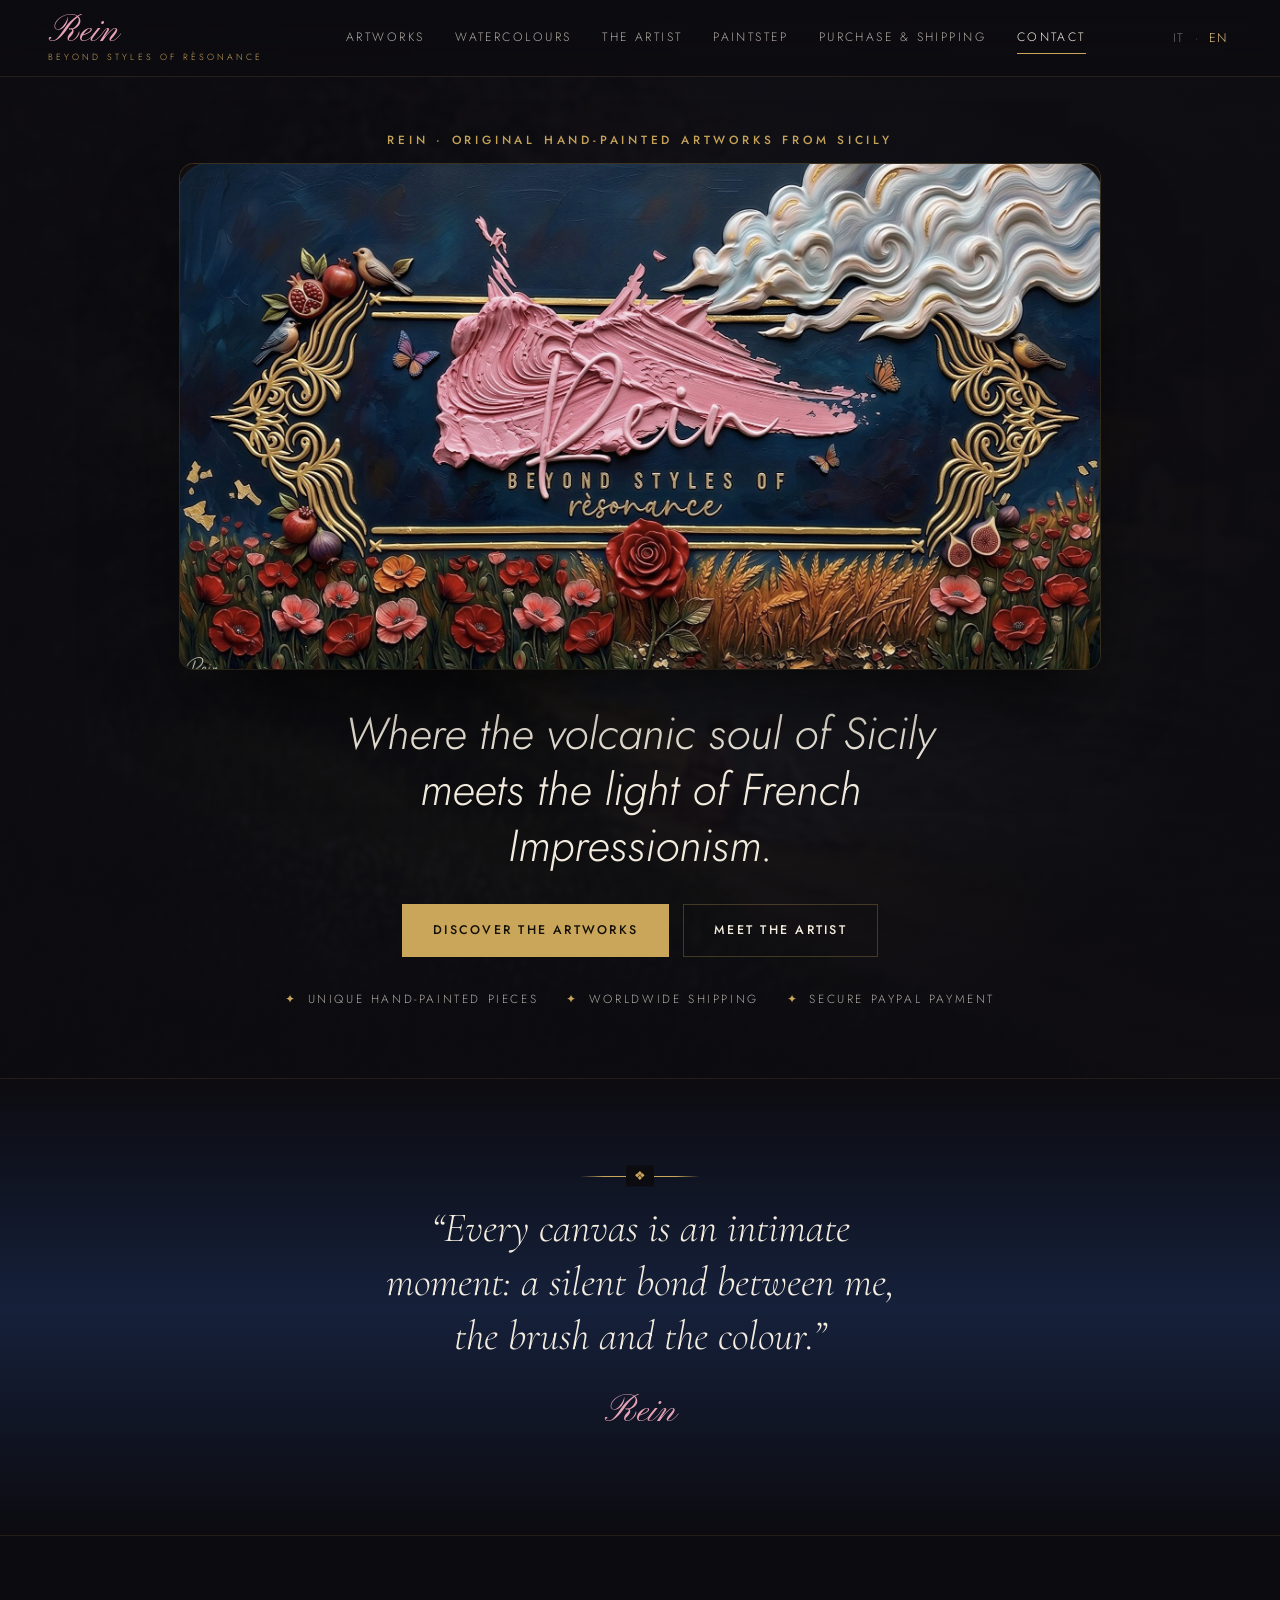
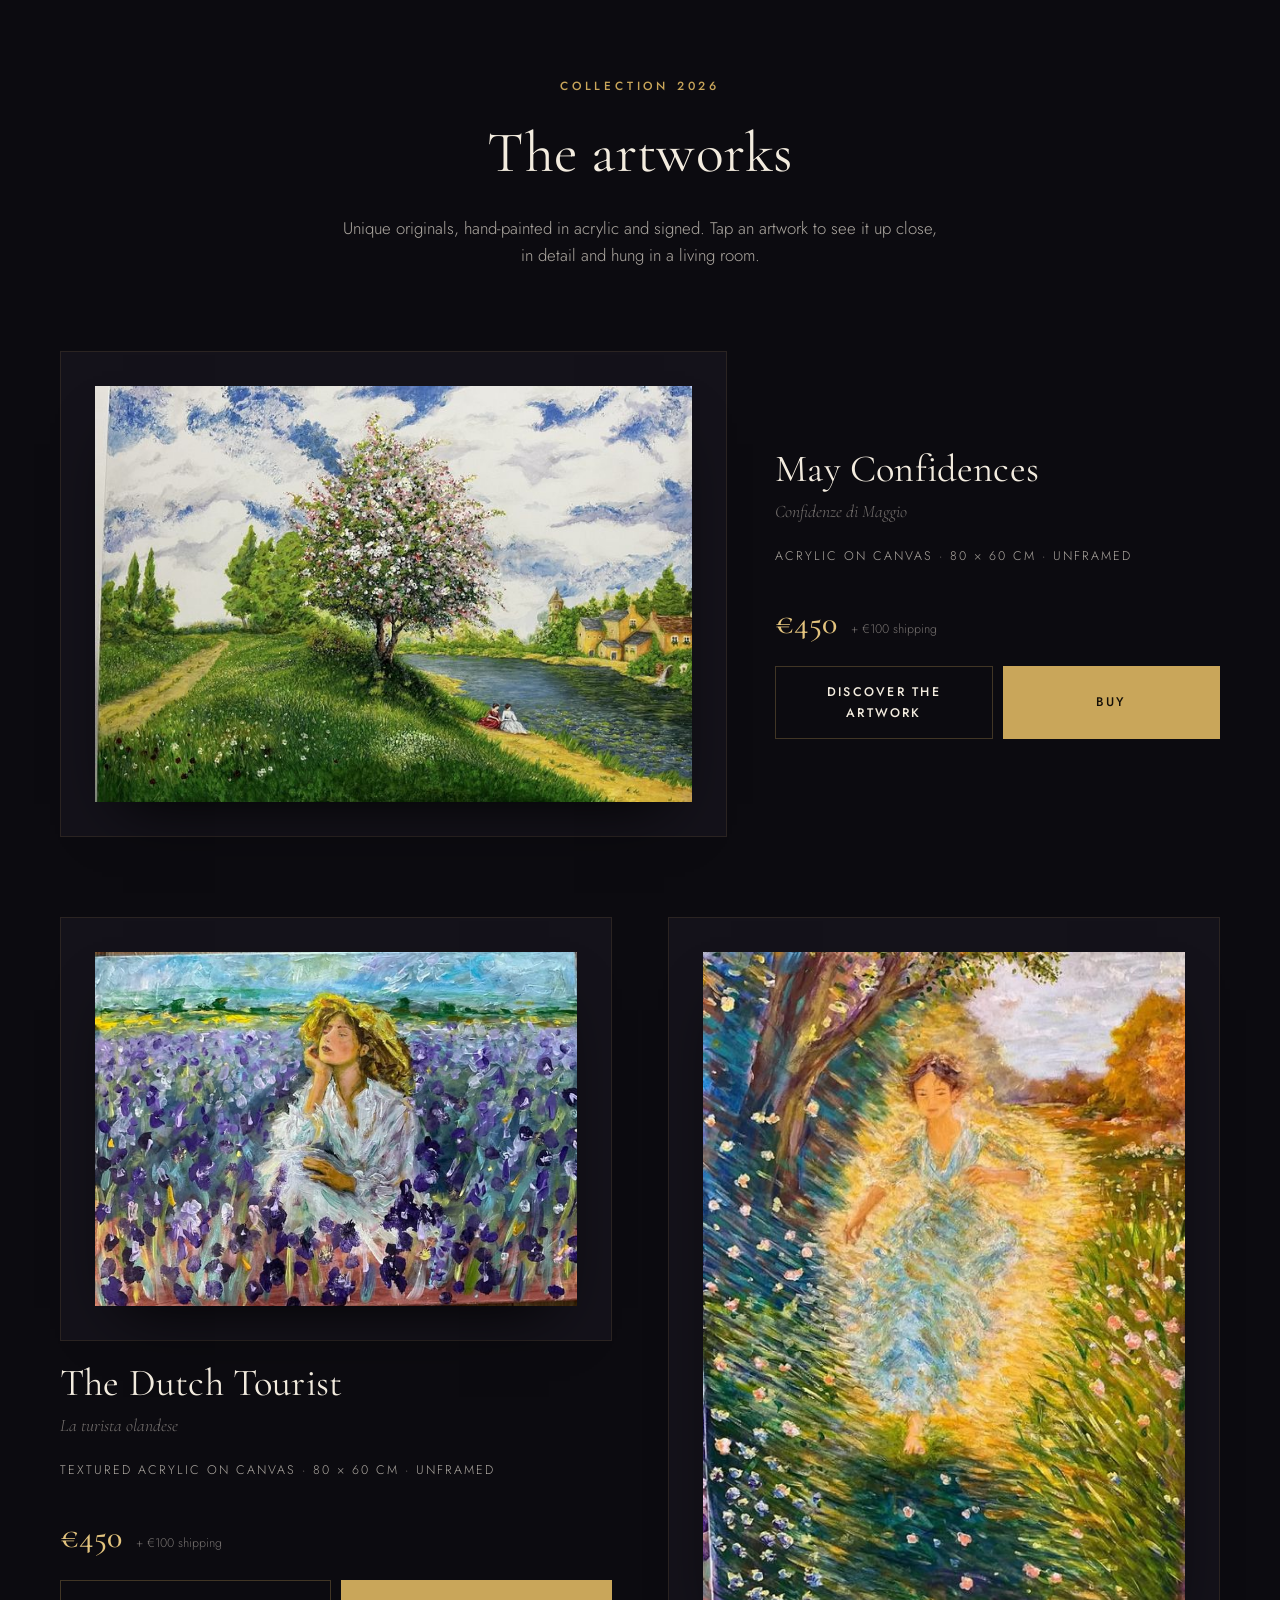
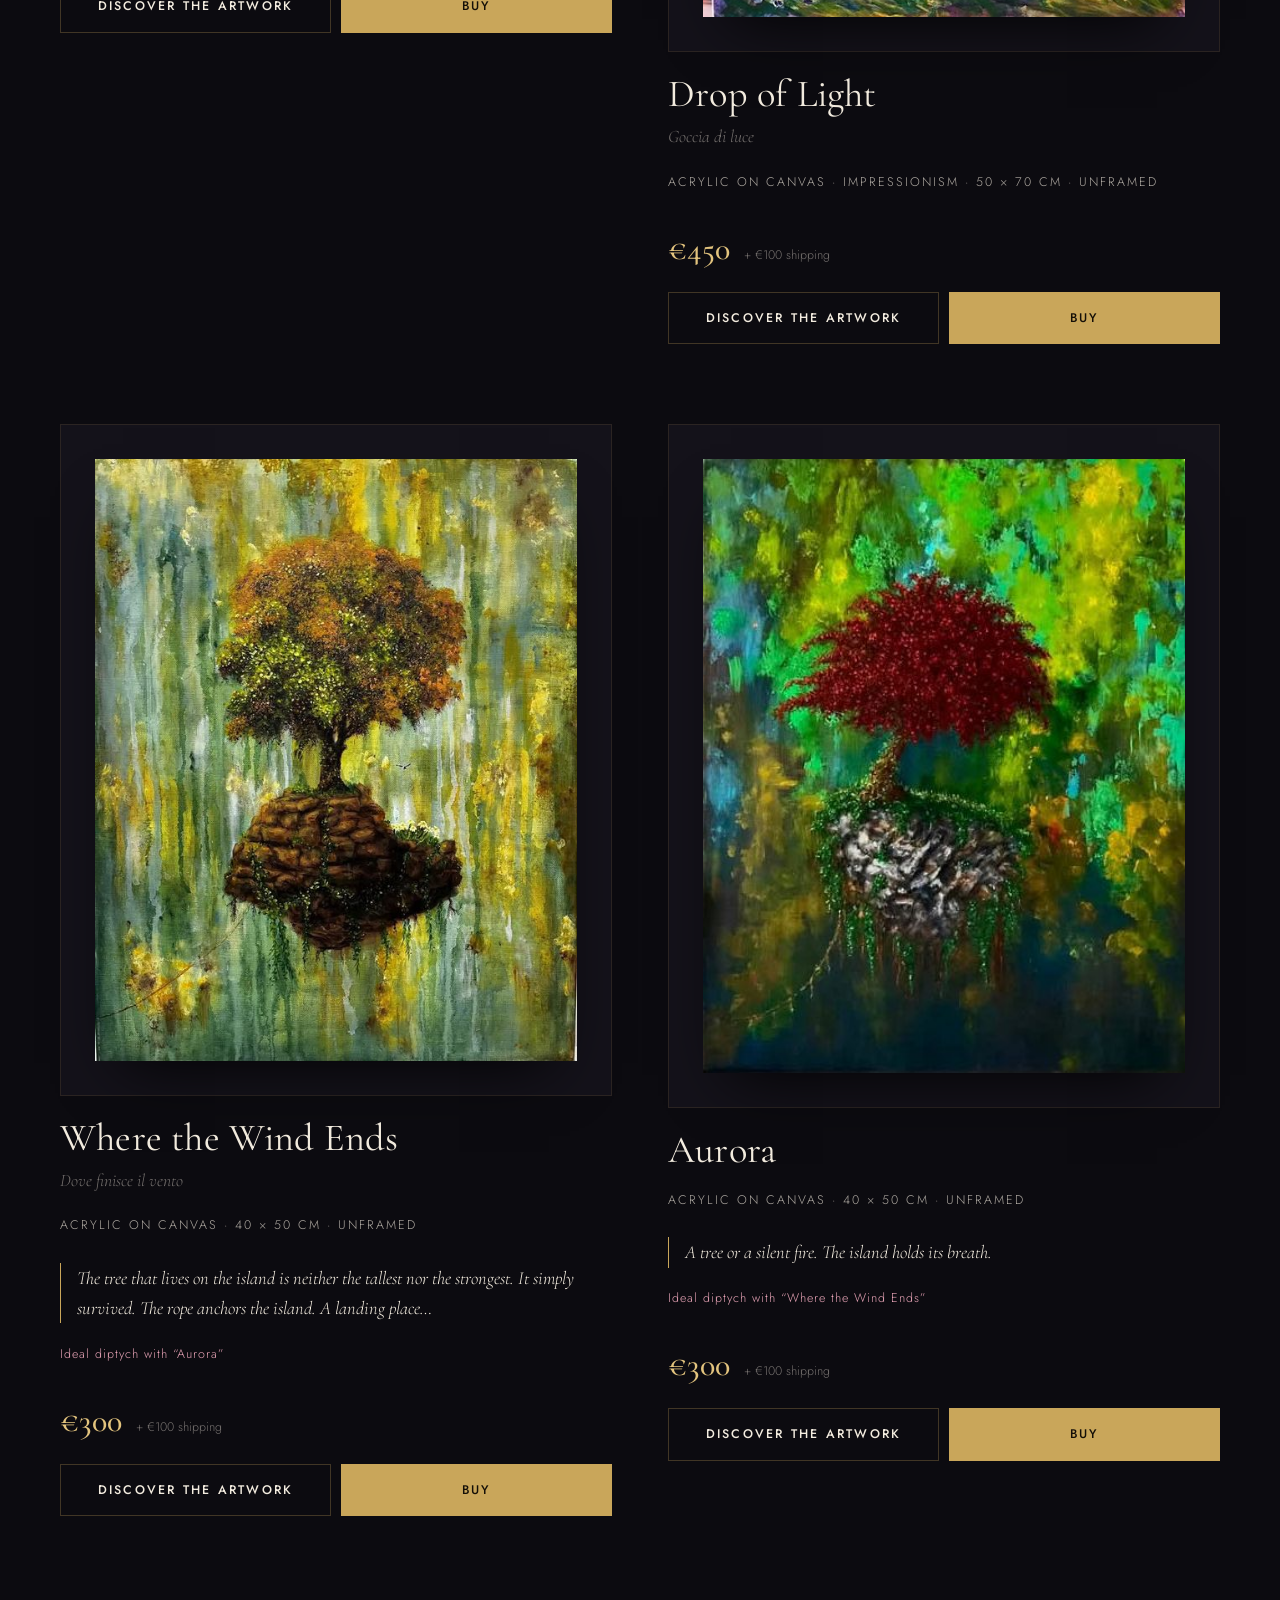
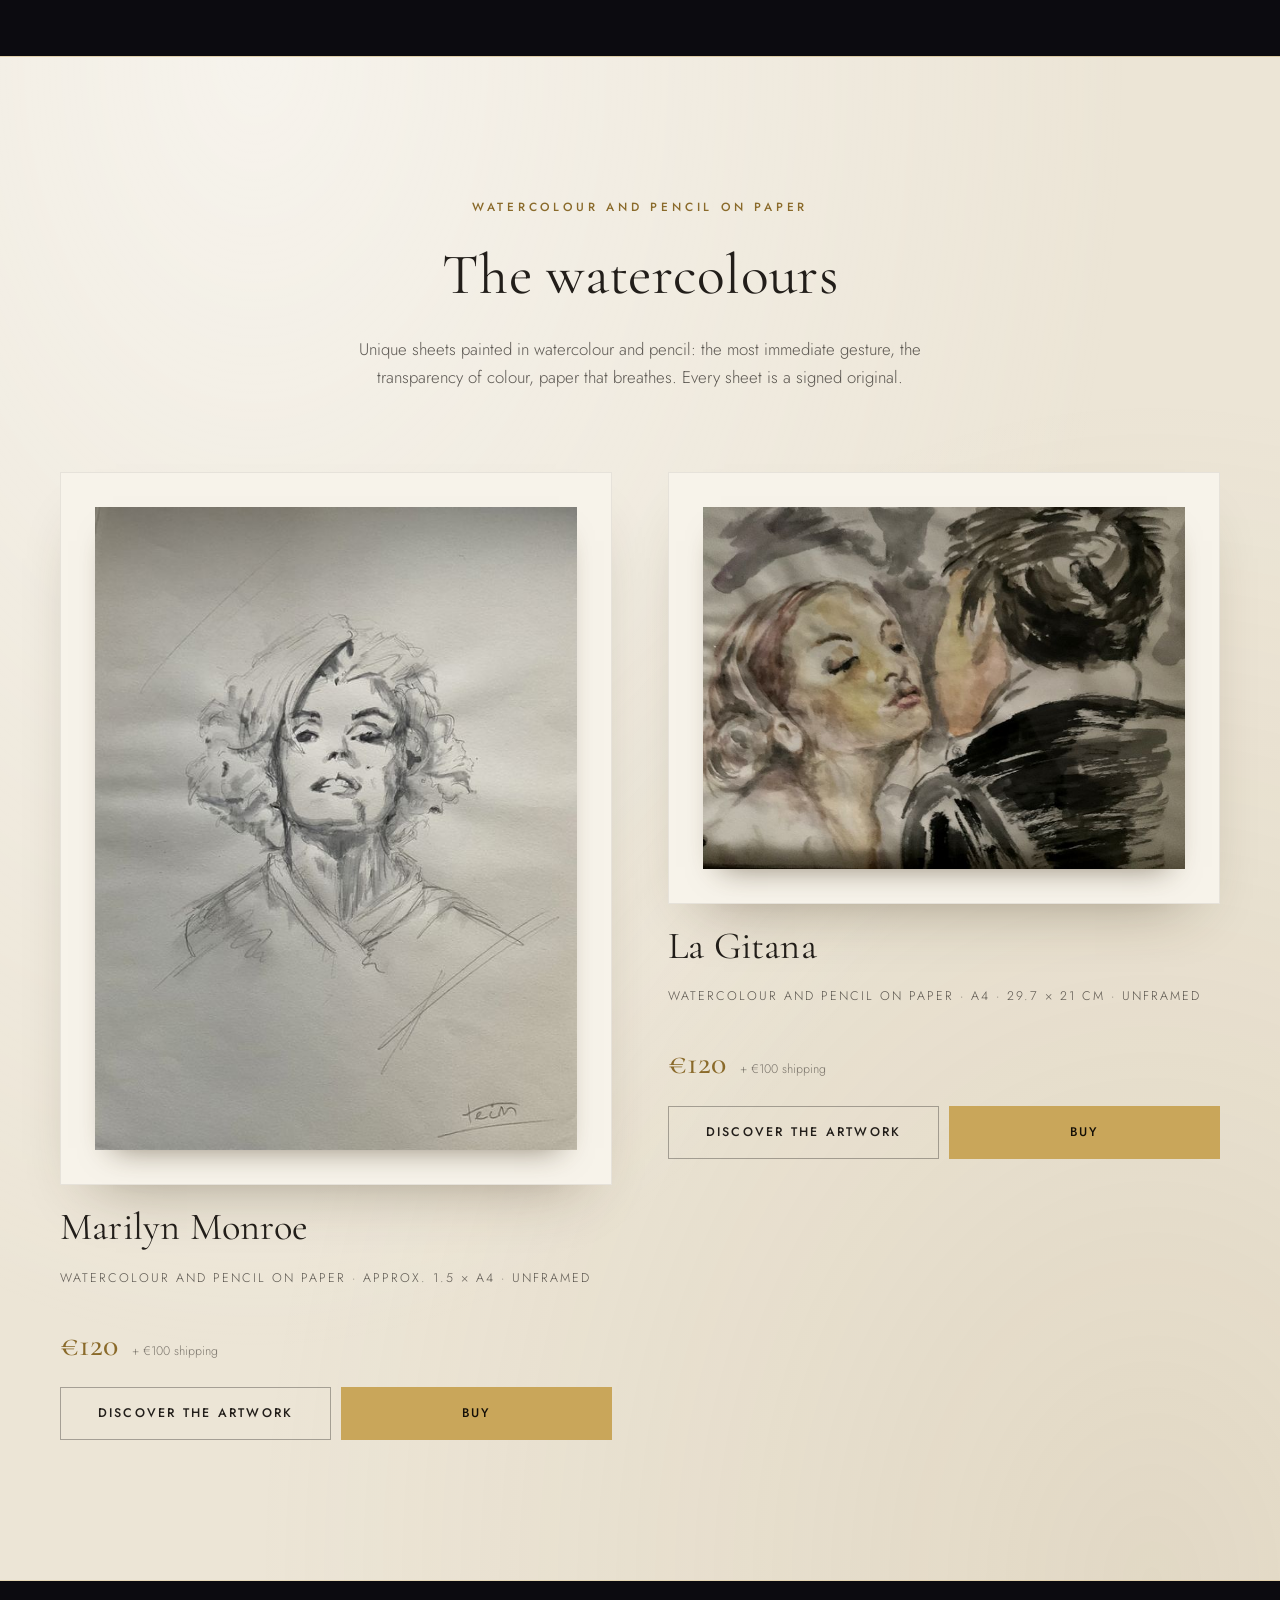
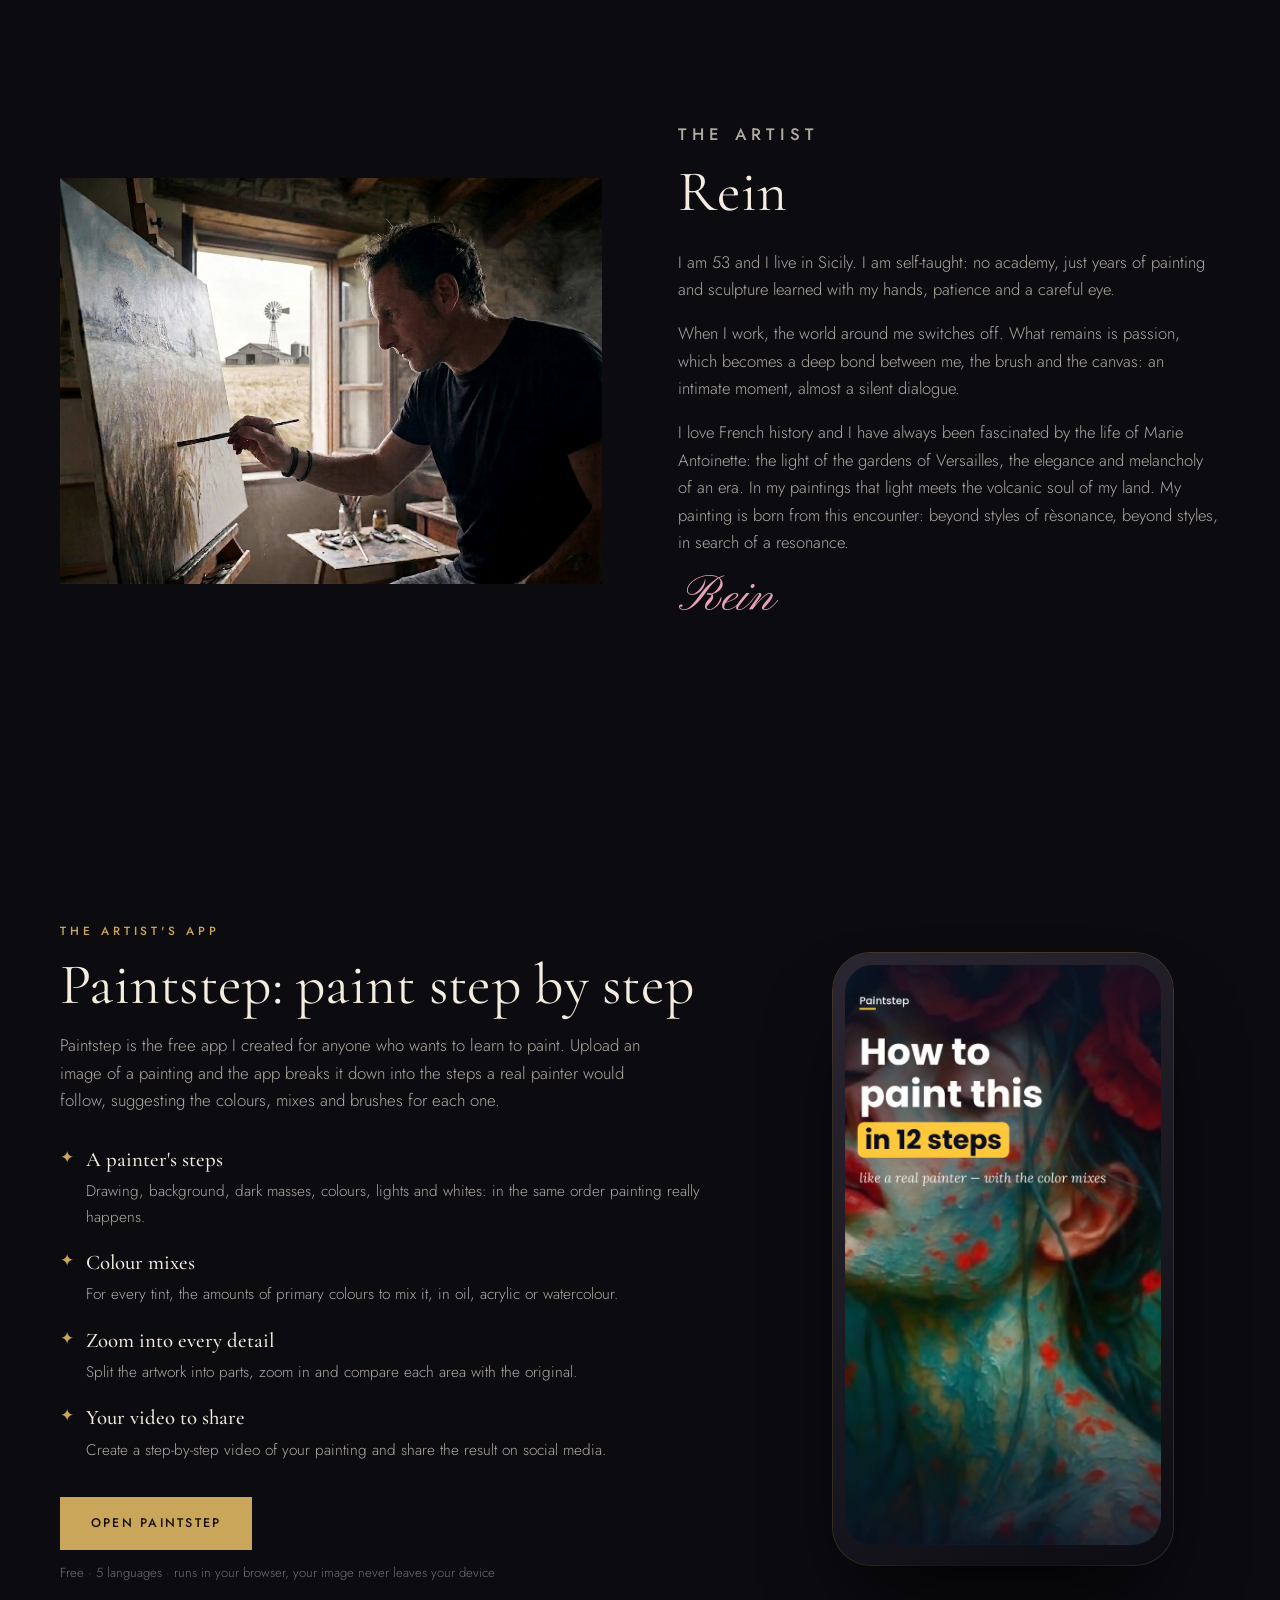
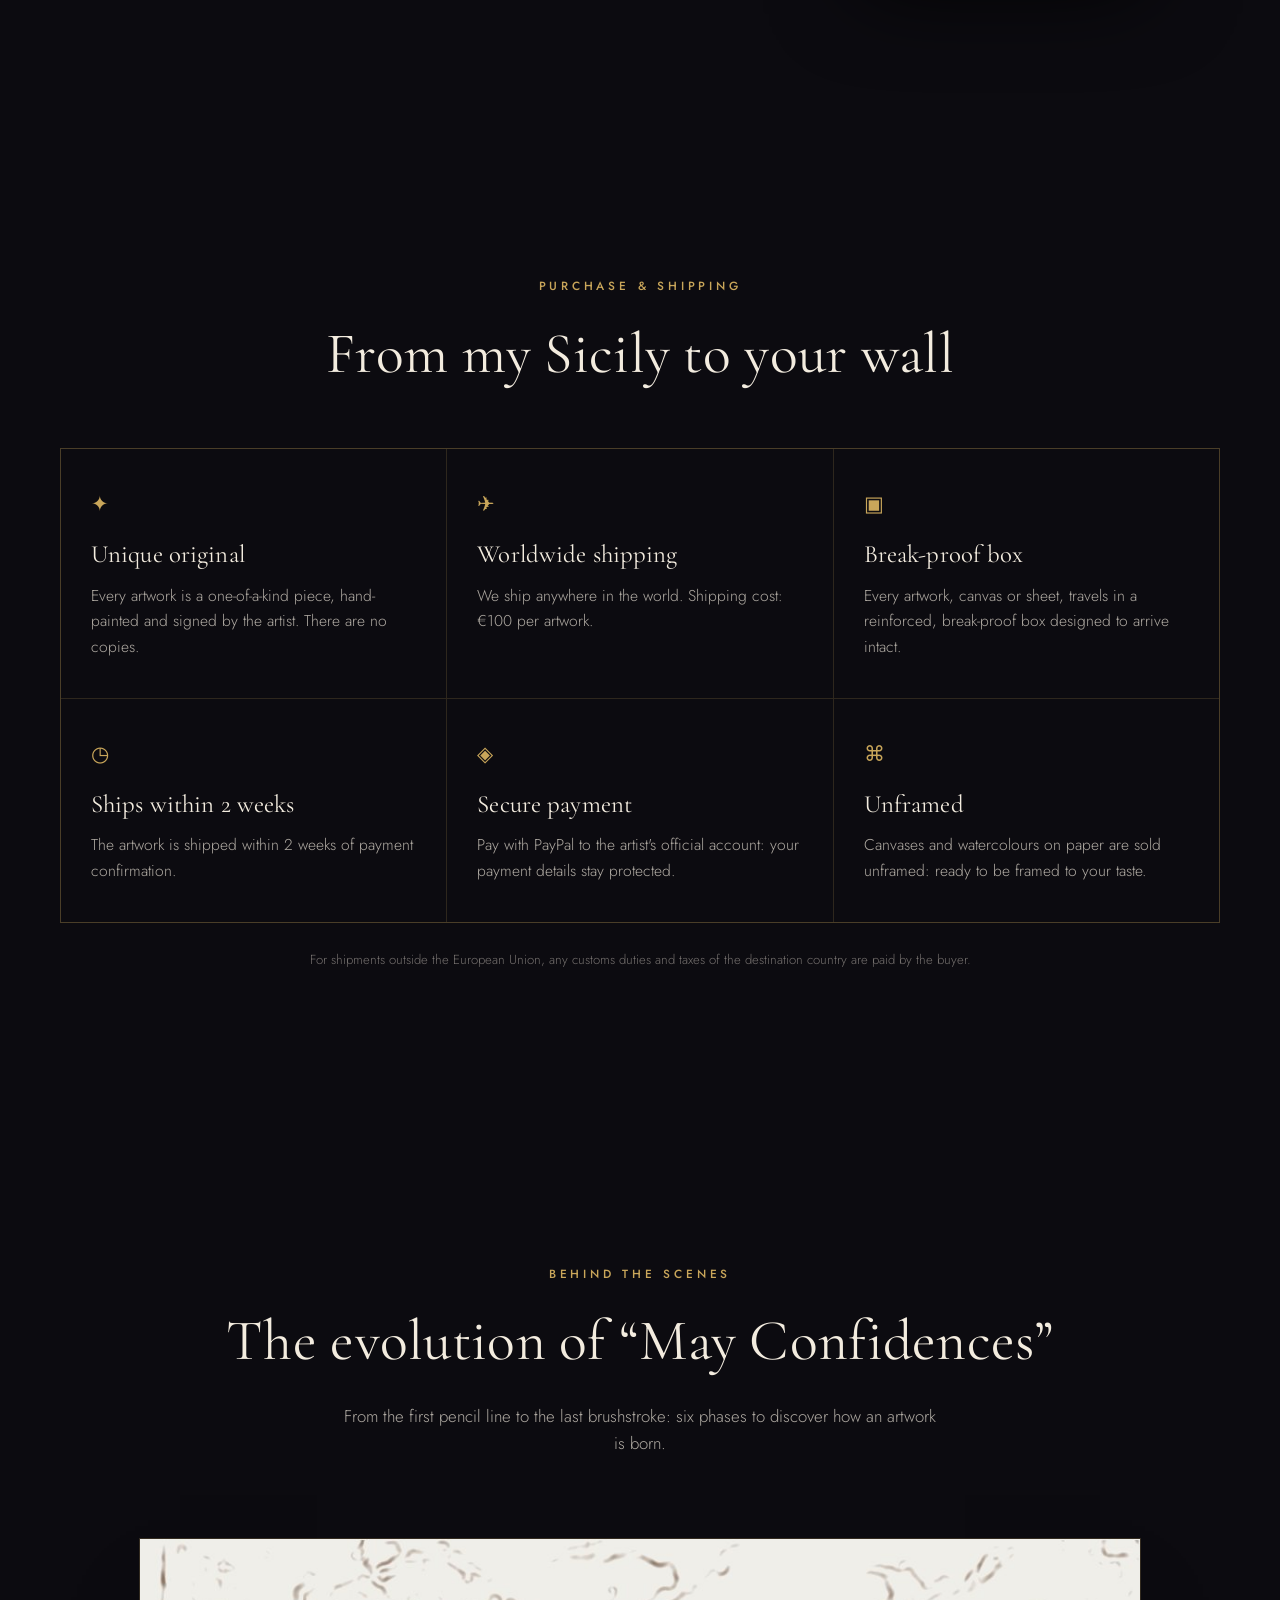
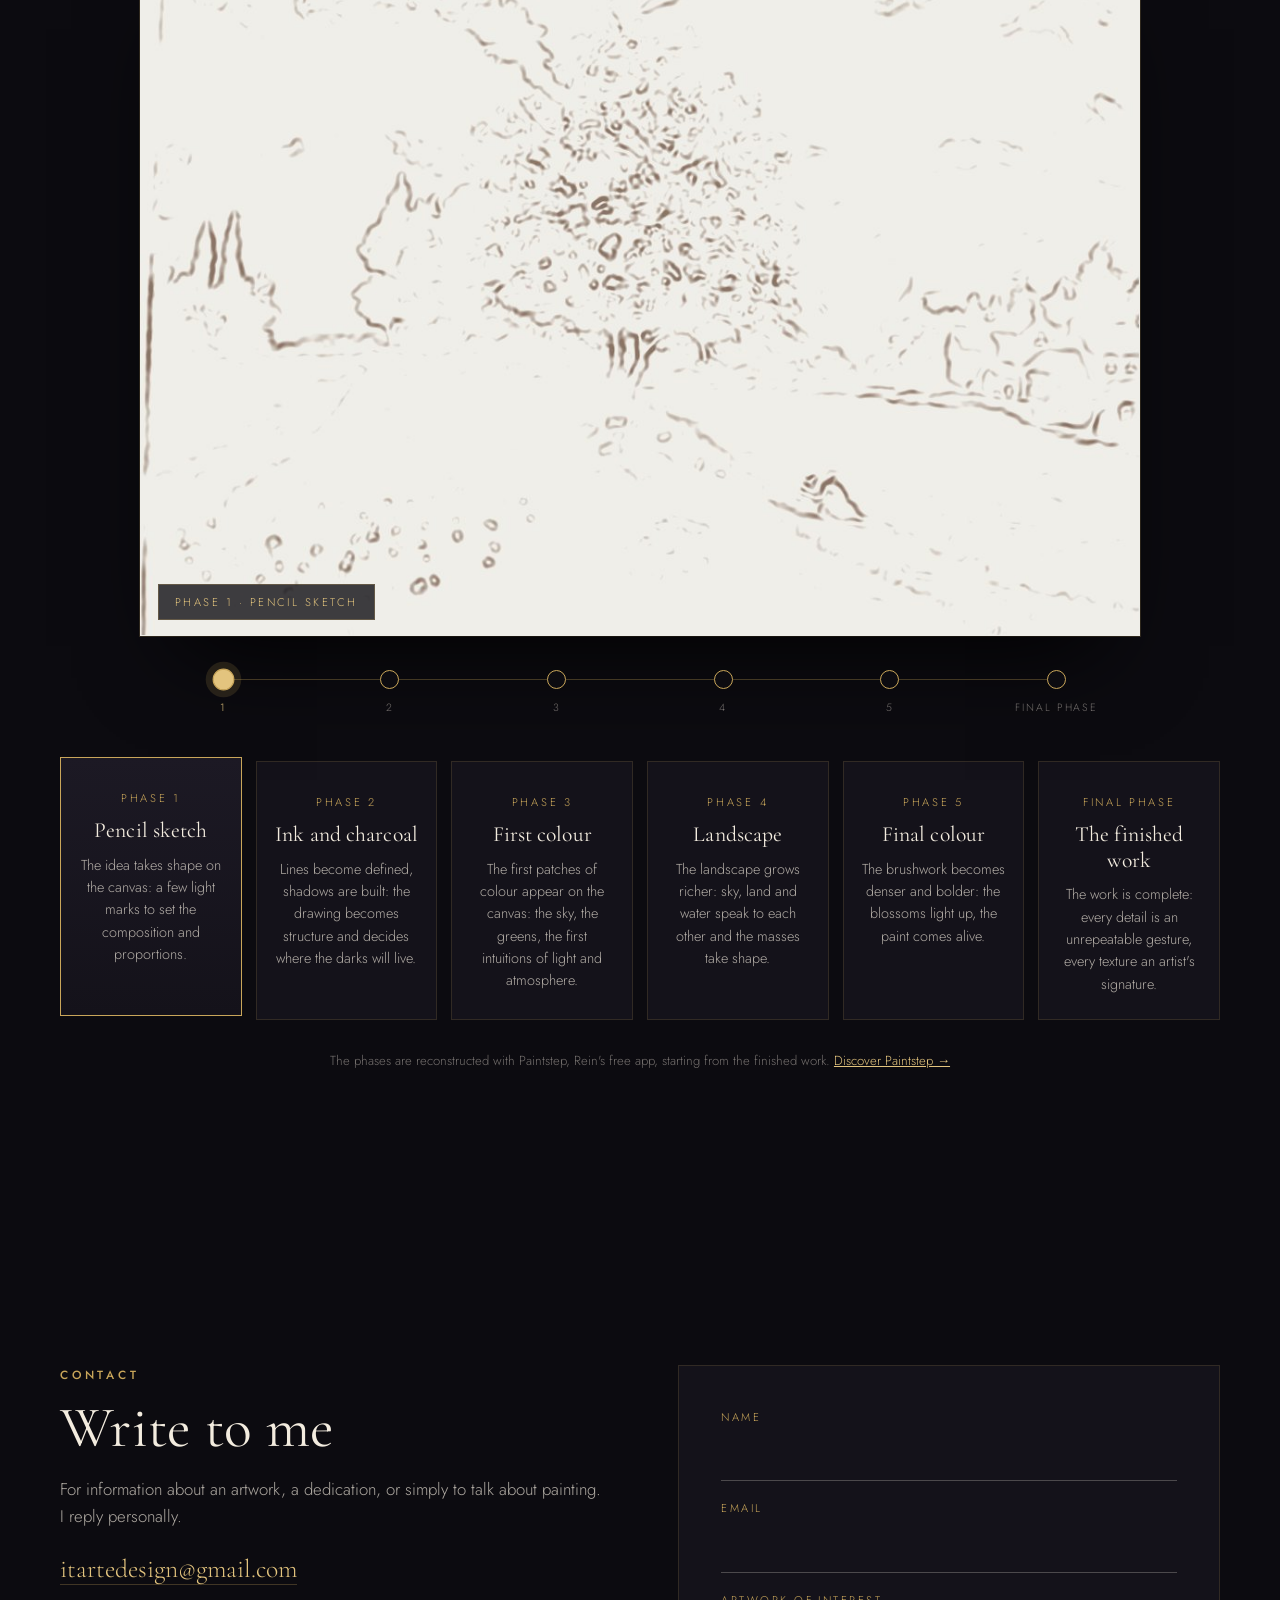
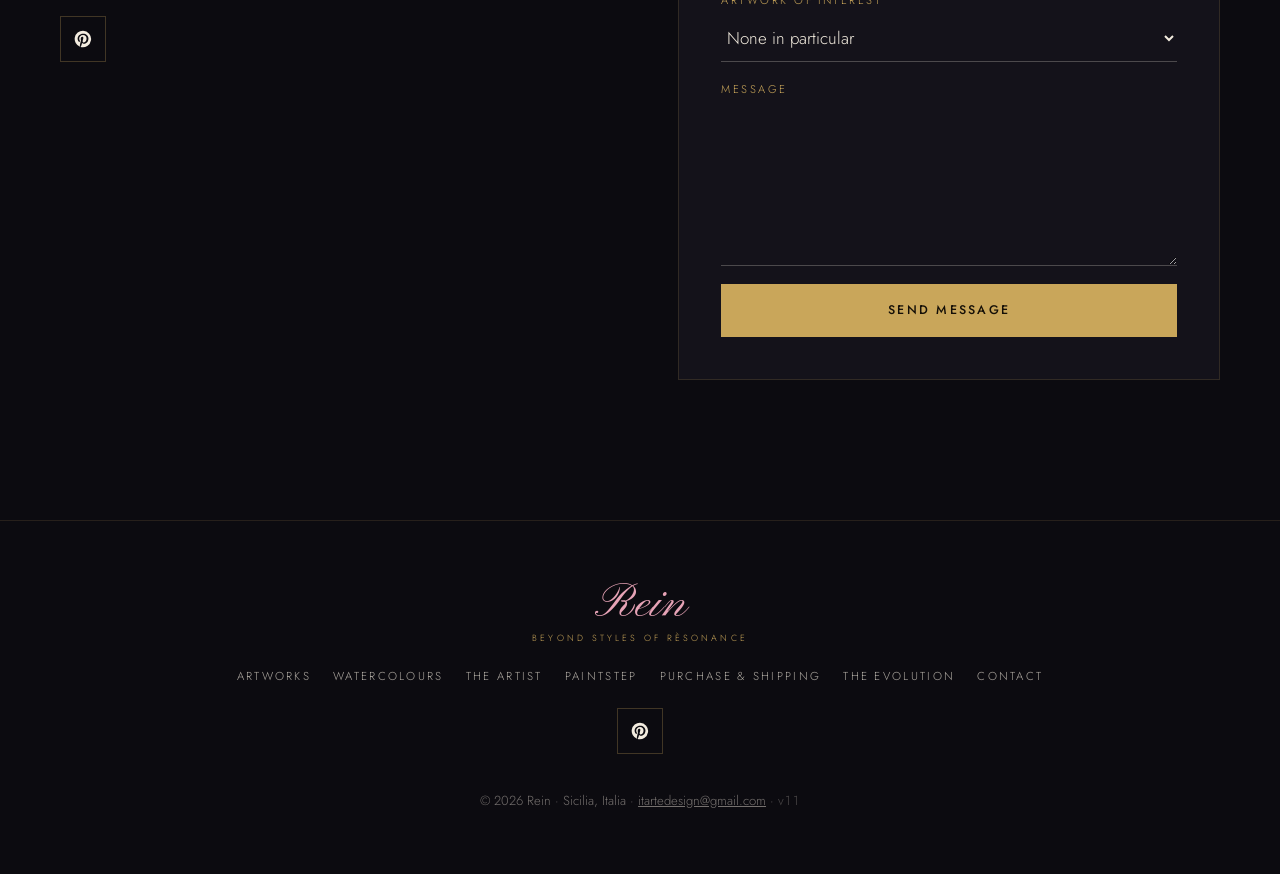
==== commit 00af44a6: "Add files via upload" ====
--- a/index.html
+++ b/index.html
@@ -3,7 +3,7 @@
 <html lang="it">
 <head>
 <meta charset="utf-8"/>
-<meta name="google-site-verification" content="uSoUl0gIenuuSSZg-Tpm5YURs-3QVVhF3l3D3XYVYHc"/>
+<meta content="uSoUl0gIenuuSSZg-Tpm5YURs-3QVVhF3l3D3XYVYHc" name="google-site-verification"/>
 <meta content="width=device-width, initial-scale=1, viewport-fit=cover" name="viewport"/>
 <meta content="#0C0B10" name="theme-color"/>
 <title>Rein · Quadri originali dipinti a mano in vendita | Pittore siciliano</title>
@@ -31,8 +31,8 @@
 <link href="https://fonts.googleapis.com" rel="preconnect"/>
 <link crossorigin="" href="https://fonts.gstatic.com" rel="preconnect"/>
 <link href="https://fonts.googleapis.com/css2?family=Cormorant+Garamond:ital,wght@0,400;0,500;0,600;1,400;1,500&amp;family=Jost:wght@300;400;500;600&amp;family=Pinyon+Script&amp;display=swap" rel="stylesheet"/>
-<link href="css/style.css?v=8" rel="stylesheet"/>
-<script type="application/ld+json">{"@context": "https://schema.org", "@graph": [{"@type": "WebSite", "@id": "https://itartedesign-dot.github.io/rein/#site", "url": "https://itartedesign-dot.github.io/rein/", "name": "Rein · Beyond styles of rèsonance", "inLanguage": ["it", "en"], "publisher": {"@id": "https://itartedesign-dot.github.io/rein/#rein"}}, {"@type": "Person", "@id": "https://itartedesign-dot.github.io/rein/#rein", "name": "Rein", "url": "https://itartedesign-dot.github.io/rein/", "image": "https://itartedesign-dot.github.io/rein/img/rein-studio.jpg", "jobTitle": "Pittore autodidatta", "description": "Pittore autodidatta siciliano, 53 anni. Pittura e scultura; paesaggi e figure tra l'anima vulcanica della Sicilia e la luce dell'Impressionismo francese.", "email": "mailto:itartedesign@gmail.com", "address": {"@type": "PostalAddress", "addressRegion": "Sicilia", "addressCountry": "IT"}, "knowsAbout": ["Pittura acrilica", "Impressionismo", "Scultura", "Paesaggio"], "sameAs": ["https://pin.it/5HQPsNPj3"]}, {"@type": "SoftwareApplication", "name": "Paintstep", "url": "https://itartedesign-dot.github.io/Paintstep/", "applicationCategory": "DesignApplication", "operatingSystem": "Web", "offers": {"@type": "Offer", "price": 0, "priceCurrency": "EUR"}, "creator": {"@id": "https://itartedesign-dot.github.io/rein/#rein"}}, {"@type": ["Product", "VisualArtwork"], "@id": "https://itartedesign-dot.github.io/rein/#opera-confidenze", "name": "Confidenze di Maggio", "alternateName": "May Confidences", "description": "Sotto un melo in fiore, sulla riva di un fiume che scorre lento verso il borgo, due donne si scambiano parole che il vento non riesce a portare via. È la primavera come la dipingevano gli impressionisti: nuvole sfilacciate nel cielo, la luce che accende i gialli delle case, i papaveri sparsi nell'erba alta. Guardala da vicino: la chioma del melo è costruita tocco dopo tocco, fiore dopo fiore. Un'opera che riempie una parete di aria, colore e quiete.", "image": ["https://itartedesign-dot.github.io/rein/img/confidenze.jpg", "https://itartedesign-dot.github.io/rein/img/confidenze-room.jpg"], "url": "https://itartedesign-dot.github.io/rein/#opera-confidenze", "sku": "REIN-CONFIDENZE", "brand": {"@type": "Brand", "name": "Rein"}, "creator": {"@id": "https://itartedesign-dot.github.io/rein/#rein"}, "artMedium": "Acrilico su tela", "artworkSurface": "Tela", "artform": "Pittura", "offers": {"@type": "Offer", "url": "https://itartedesign-dot.github.io/rein/#opera-confidenze", "price": 450, "priceCurrency": "EUR", "itemCondition": "https://schema.org/NewCondition", "availability": "https://schema.org/InStock", "seller": {"@id": "https://itartedesign-dot.github.io/rein/#rein"}, "shippingDetails": {"@type": "OfferShippingDetails", "shippingRate": {"@type": "MonetaryAmount", "value": 100, "currency": "EUR"}, "deliveryTime": {"@type": "ShippingDeliveryTime", "handlingTime": {"@type": "QuantitativeValue", "minValue": 1, "maxValue": 14, "unitCode": "DAY"}}}}, "width": {"@type": "Distance", "name": "80 cm"}, "height": {"@type": "Distance", "name": "60 cm"}}, {"@type": ["Product", "VisualArtwork"], "@id": "https://itartedesign-dot.github.io/rein/#opera-turista", "name": "La turista olandese", "alternateName": "The Dutch Tourist", "description": "Una giovane donna si ferma in un campo di iris viola, il mento appoggiato alla mano, lo sguardo perso oltre l'orizzonte. La pittura è materica, stesa a spatola e pennello: la veste bianca vibra di riflessi verdi e lilla, i fiori sono gesti densi di colore che si sollevano dalla tela e catturano la luce. Un ritratto di viaggio e di pensiero, sospeso tra paesaggio e intimità.", "image": ["https://itartedesign-dot.github.io/rein/img/turista.jpg", "https://itartedesign-dot.github.io/rein/img/turista-room.jpg"], "url": "https://itartedesign-dot.github.io/rein/#opera-turista", "sku": "REIN-TURISTA", "brand": {"@type": "Brand", "name": "Rein"}, "creator": {"@id": "https://itartedesign-dot.github.io/rein/#rein"}, "artMedium": "Acrilico materico su tela", "artworkSurface": "Tela", "artform": "Pittura", "offers": {"@type": "Offer", "url": "https://itartedesign-dot.github.io/rein/#opera-turista", "price": 450, "priceCurrency": "EUR", "itemCondition": "https://schema.org/NewCondition", "availability": "https://schema.org/InStock", "seller": {"@id": "https://itartedesign-dot.github.io/rein/#rein"}, "shippingDetails": {"@type": "OfferShippingDetails", "shippingRate": {"@type": "MonetaryAmount", "value": 100, "currency": "EUR"}, "deliveryTime": {"@type": "ShippingDeliveryTime", "handlingTime": {"@type": "QuantitativeValue", "minValue": 1, "maxValue": 14, "unitCode": "DAY"}}}}, "width": {"@type": "Distance", "name": "80 cm"}, "height": {"@type": "Distance", "name": "60 cm"}}, {"@type": ["Product", "VisualArtwork"], "@id": "https://itartedesign-dot.github.io/rein/#opera-goccia", "name": "Goccia di luce", "alternateName": "Drop of Light", "description": "Una ragazza corre a piedi nudi lungo un sentiero d'oro, avvolta in un abito azzurro che sembra fatto della stessa luce che attraversa. L'erba si piega al suo passaggio, i fiori si accendono come scintille, l'autunno arde sulla riva del fiume. È il linguaggio dell'Impressionismo — pennellate brevi, vibranti, piene di sole — al servizio di un istante di pura leggerezza.", "image": ["https://itartedesign-dot.github.io/rein/img/goccia.jpg", "https://itartedesign-dot.github.io/rein/img/goccia-room.jpg"], "url": "https://itartedesign-dot.github.io/rein/#opera-goccia", "sku": "REIN-GOCCIA", "brand": {"@type": "Brand", "name": "Rein"}, "creator": {"@id": "https://itartedesign-dot.github.io/rein/#rein"}, "artMedium": "Acrilico su tela · Impressionismo", "artworkSurface": "Tela", "artform": "Pittura", "offers": {"@type": "Offer", "url": "https://itartedesign-dot.github.io/rein/#opera-goccia", "price": 450, "priceCurrency": "EUR", "itemCondition": "https://schema.org/NewCondition", "availability": "https://schema.org/InStock", "seller": {"@id": "https://itartedesign-dot.github.io/rein/#rein"}, "shippingDetails": {"@type": "OfferShippingDetails", "shippingRate": {"@type": "MonetaryAmount", "value": 100, "currency": "EUR"}, "deliveryTime": {"@type": "ShippingDeliveryTime", "handlingTime": {"@type": "QuantitativeValue", "minValue": 1, "maxValue": 14, "unitCode": "DAY"}}}}, "width": {"@type": "Distance", "name": "50 cm"}, "height": {"@type": "Distance", "name": "70 cm"}}, {"@type": ["Product", "VisualArtwork"], "@id": "https://itartedesign-dot.github.io/rein/#opera-vento", "name": "Dove finisce il vento", "alternateName": "Where the Wind Ends", "description": "Un'isola di roccia sospesa nel verde, un albero che vi ha messo radici, una corda sottile che la tiene legata al mondo. Fondi colati e trasparenti, dettagli minuti — le margherite, l'edera, un uccello in volo — per un'opera che parla di resistenza e di approdi. Forma un dittico ideale con «Aurora».", "image": ["https://itartedesign-dot.github.io/rein/img/vento.jpg", "https://itartedesign-dot.github.io/rein/img/vento-room.jpg"], "url": "https://itartedesign-dot.github.io/rein/#opera-vento", "sku": "REIN-VENTO", "brand": {"@type": "Brand", "name": "Rein"}, "creator": {"@id": "https://itartedesign-dot.github.io/rein/#rein"}, "artMedium": "Acrilico su tela", "artworkSurface": "Tela", "artform": "Pittura", "offers": {"@type": "Offer", "url": "https://itartedesign-dot.github.io/rein/#opera-vento", "price": 300, "priceCurrency": "EUR", "itemCondition": "https://schema.org/NewCondition", "availability": "https://schema.org/InStock", "seller": {"@id": "https://itartedesign-dot.github.io/rein/#rein"}, "shippingDetails": {"@type": "OfferShippingDetails", "shippingRate": {"@type": "MonetaryAmount", "value": 100, "currency": "EUR"}, "deliveryTime": {"@type": "ShippingDeliveryTime", "handlingTime": {"@type": "QuantitativeValue", "minValue": 1, "maxValue": 14, "unitCode": "DAY"}}}}, "width": {"@type": "Distance", "name": "40 cm"}, "height": {"@type": "Distance", "name": "50 cm"}}, {"@type": ["Product", "VisualArtwork"], "@id": "https://itartedesign-dot.github.io/rein/#opera-aurora", "name": "Aurora", "alternateName": "Aurora", "description": "Una chioma rosso rubino che brilla come brace, un'isola di pietra avvolta dall'edera, un fondo di verdi e blu profondi. «Aurora» è il gemello notturno di «Dove finisce il vento»: insieme formano un dittico ideale.", "image": ["https://itartedesign-dot.github.io/rein/img/aurora.jpg", "https://itartedesign-dot.github.io/rein/img/aurora-room.jpg"], "url": "https://itartedesign-dot.github.io/rein/#opera-aurora", "sku": "REIN-AURORA", "brand": {"@type": "Brand", "name": "Rein"}, "creator": {"@id": "https://itartedesign-dot.github.io/rein/#rein"}, "artMedium": "Acrilico su tela", "artworkSurface": "Tela", "artform": "Pittura", "offers": {"@type": "Offer", "url": "https://itartedesign-dot.github.io/rein/#opera-aurora", "price": 300, "priceCurrency": "EUR", "itemCondition": "https://schema.org/NewCondition", "availability": "https://schema.org/InStock", "seller": {"@id": "https://itartedesign-dot.github.io/rein/#rein"}, "shippingDetails": {"@type": "OfferShippingDetails", "shippingRate": {"@type": "MonetaryAmount", "value": 100, "currency": "EUR"}, "deliveryTime": {"@type": "ShippingDeliveryTime", "handlingTime": {"@type": "QuantitativeValue", "minValue": 1, "maxValue": 14, "unitCode": "DAY"}}}}, "width": {"@type": "Distance", "name": "40 cm"}, "height": {"@type": "Distance", "name": "50 cm"}}, {"@type": ["Product", "VisualArtwork"], "@id": "https://itartedesign-dot.github.io/rein/#opera-marilyn", "name": "Marilyn Monroe", "alternateName": "Marilyn Monroe", "description": "Pochi tratti di matita e velature d'acquerello grigio per un'icona senza tempo. Marilyn affiora dal foglio con lo sguardo socchiuso e i riccioli mossi: il segno resta libero, le linee di costruzione restano visibili, come in una pagina del taccuino dell'artista. Un ritratto intimo e firmato, da incorniciare come un piccolo tesoro.", "image": ["https://itartedesign-dot.github.io/rein/img/marilyn.jpg", "https://itartedesign-dot.github.io/rein/img/marilyn-room.jpg"], "url": "https://itartedesign-dot.github.io/rein/#opera-marilyn", "sku": "REIN-MARILYN", "brand": {"@type": "Brand", "name": "Rein"}, "creator": {"@id": "https://itartedesign-dot.github.io/rein/#rein"}, "artMedium": "Acquerello e matita su carta", "artworkSurface": "Carta", "artform": "Acquerello", "offers": {"@type": "Offer", "url": "https://itartedesign-dot.github.io/rein/#opera-marilyn", "price": 120, "priceCurrency": "EUR", "itemCondition": "https://schema.org/NewCondition", "availability": "https://schema.org/InStock", "seller": {"@id": "https://itartedesign-dot.github.io/rein/#rein"}, "shippingDetails": {"@type": "OfferShippingDetails", "shippingRate": {"@type": "MonetaryAmount", "value": 100, "currency": "EUR"}, "deliveryTime": {"@type": "ShippingDeliveryTime", "handlingTime": {"@type": "QuantitativeValue", "minValue": 1, "maxValue": 14, "unitCode": "DAY"}}}}}, {"@type": ["Product", "VisualArtwork"], "@id": "https://itartedesign-dot.github.io/rein/#opera-gitana", "name": "La Gitana", "alternateName": "La Gitana", "description": "Un abbraccio che trattiene il respiro: lei, gli occhi chiusi e i capelli ramati; lui, un gesto d'inchiostro scuro che la avvolge. L'acquerello scorre veloce e sicuro, tra trasparenze calde e pennellate nere e decise. Passione e tenerezza fermate in un unico istante, su carta.", "image": ["https://itartedesign-dot.github.io/rein/img/gitana.jpg", "https://itartedesign-dot.github.io/rein/img/gitana-room.jpg"], "url": "https://itartedesign-dot.github.io/rein/#opera-gitana", "sku": "REIN-GITANA", "brand": {"@type": "Brand", "name": "Rein"}, "creator": {"@id": "https://itartedesign-dot.github.io/rein/#rein"}, "artMedium": "Acquerello e matita su carta", "artworkSurface": "Carta", "artform": "Acquerello", "offers": {"@type": "Offer", "url": "https://itartedesign-dot.github.io/rein/#opera-gitana", "price": 120, "priceCurrency": "EUR", "itemCondition": "https://schema.org/NewCondition", "availability": "https://schema.org/InStock", "seller": {"@id": "https://itartedesign-dot.github.io/rein/#rein"}, "shippingDetails": {"@type": "OfferShippingDetails", "shippingRate": {"@type": "MonetaryAmount", "value": 100, "currency": "EUR"}, "deliveryTime": {"@type": "ShippingDeliveryTime", "handlingTime": {"@type": "QuantitativeValue", "minValue": 1, "maxValue": 14, "unitCode": "DAY"}}}}, "width": {"@type": "Distance", "name": "29.7 cm"}, "height": {"@type": "Distance", "name": "21 cm"}}]}</script>
+<link href="css/style.css?v=11" rel="stylesheet"/>
+<script type="application/ld+json">{"@context": "https://schema.org", "@graph": [{"@type": "WebSite", "@id": "https://itartedesign-dot.github.io/rein/#site", "url": "https://itartedesign-dot.github.io/rein/", "name": "Rein · Beyond styles of rèsonance", "inLanguage": ["it", "en"], "publisher": {"@id": "https://itartedesign-dot.github.io/rein/#rein"}}, {"@type": "Person", "@id": "https://itartedesign-dot.github.io/rein/#rein", "name": "Rein", "url": "https://itartedesign-dot.github.io/rein/", "image": "https://itartedesign-dot.github.io/rein/img/rein-studio.jpg", "jobTitle": "Pittore autodidatta", "description": "Pittore autodidatta siciliano, 53 anni. Pittura e scultura; paesaggi e figure tra l'anima vulcanica della Sicilia e la luce dell'Impressionismo francese.", "email": "mailto:itartedesign@gmail.com", "address": {"@type": "PostalAddress", "addressRegion": "Sicilia", "addressCountry": "IT"}, "knowsAbout": ["Pittura acrilica", "Impressionismo", "Scultura", "Paesaggio"], "sameAs": ["https://pin.it/5HQPsNPj3"]}, {"@type": "SoftwareApplication", "name": "Paintstep", "url": "https://itartedesign-dot.github.io/Paintstep/", "applicationCategory": "DesignApplication", "operatingSystem": "Web", "offers": {"@type": "Offer", "price": 0, "priceCurrency": "EUR"}, "creator": {"@id": "https://itartedesign-dot.github.io/rein/#rein"}}, {"@type": ["Product", "VisualArtwork"], "@id": "https://itartedesign-dot.github.io/rein/#opera-confidenze", "name": "Confidenze di Maggio", "alternateName": "May Confidences", "description": "Sotto un melo in fiore, sulla riva di un fiume che scorre lento verso il borgo, due donne si scambiano parole che il vento non riesce a portare via. È la primavera come la dipingevano gli impressionisti: nuvole sfilacciate nel cielo, la luce che accende i gialli delle case, i papaveri sparsi nell'erba alta. Guardala da vicino: la chioma del melo è costruita tocco dopo tocco, fiore dopo fiore. Un'opera che riempie una parete di aria, colore e quiete.", "image": ["https://itartedesign-dot.github.io/rein/img/confidenze.jpg", "https://itartedesign-dot.github.io/rein/img/confidenze-room.jpg"], "url": "https://itartedesign-dot.github.io/rein/#opera-confidenze", "sku": "REIN-CONFIDENZE", "brand": {"@type": "Brand", "name": "Rein"}, "creator": {"@id": "https://itartedesign-dot.github.io/rein/#rein"}, "artMedium": "Acrilico su tela", "artworkSurface": "Tela", "artform": "Pittura", "offers": {"@type": "Offer", "url": "https://itartedesign-dot.github.io/rein/#opera-confidenze", "price": 450, "priceCurrency": "EUR", "itemCondition": "https://schema.org/NewCondition", "availability": "https://schema.org/InStock", "seller": {"@id": "https://itartedesign-dot.github.io/rein/#rein"}, "shippingDetails": {"@type": "OfferShippingDetails", "shippingRate": {"@type": "MonetaryAmount", "value": 100, "currency": "EUR"}, "deliveryTime": {"@type": "ShippingDeliveryTime", "handlingTime": {"@type": "QuantitativeValue", "minValue": 1, "maxValue": 14, "unitCode": "DAY"}, "transitTime": {"@type": "QuantitativeValue", "minValue": 3, "maxValue": 10, "unitCode": "DAY"}}, "shippingDestination": [{"@type": "DefinedRegion", "addressCountry": "IT"}, {"@type": "DefinedRegion", "addressCountry": "FR"}, {"@type": "DefinedRegion", "addressCountry": "DE"}, {"@type": "DefinedRegion", "addressCountry": "ES"}, {"@type": "DefinedRegion", "addressCountry": "PT"}, {"@type": "DefinedRegion", "addressCountry": "NL"}, {"@type": "DefinedRegion", "addressCountry": "BE"}, {"@type": "DefinedRegion", "addressCountry": "LU"}, {"@type": "DefinedRegion", "addressCountry": "AT"}, {"@type": "DefinedRegion", "addressCountry": "IE"}, {"@type": "DefinedRegion", "addressCountry": "DK"}, {"@type": "DefinedRegion", "addressCountry": "SE"}, {"@type": "DefinedRegion", "addressCountry": "FI"}, {"@type": "DefinedRegion", "addressCountry": "PL"}, {"@type": "DefinedRegion", "addressCountry": "CZ"}, {"@type": "DefinedRegion", "addressCountry": "SK"}, {"@type": "DefinedRegion", "addressCountry": "SI"}, {"@type": "DefinedRegion", "addressCountry": "HR"}, {"@type": "DefinedRegion", "addressCountry": "HU"}, {"@type": "DefinedRegion", "addressCountry": "RO"}, {"@type": "DefinedRegion", "addressCountry": "BG"}, {"@type": "DefinedRegion", "addressCountry": "GR"}, {"@type": "DefinedRegion", "addressCountry": "CY"}, {"@type": "DefinedRegion", "addressCountry": "MT"}, {"@type": "DefinedRegion", "addressCountry": "EE"}, {"@type": "DefinedRegion", "addressCountry": "LV"}, {"@type": "DefinedRegion", "addressCountry": "LT"}, {"@type": "DefinedRegion", "addressCountry": "GB"}, {"@type": "DefinedRegion", "addressCountry": "CH"}, {"@type": "DefinedRegion", "addressCountry": "NO"}, {"@type": "DefinedRegion", "addressCountry": "US"}, {"@type": "DefinedRegion", "addressCountry": "CA"}, {"@type": "DefinedRegion", "addressCountry": "AU"}, {"@type": "DefinedRegion", "addressCountry": "NZ"}, {"@type": "DefinedRegion", "addressCountry": "JP"}, {"@type": "DefinedRegion", "addressCountry": "KR"}, {"@type": "DefinedRegion", "addressCountry": "SG"}, {"@type": "DefinedRegion", "addressCountry": "HK"}, {"@type": "DefinedRegion", "addressCountry": "AE"}, {"@type": "DefinedRegion", "addressCountry": "IL"}, {"@type": "DefinedRegion", "addressCountry": "BR"}, {"@type": "DefinedRegion", "addressCountry": "MX"}, {"@type": "DefinedRegion", "addressCountry": "AR"}, {"@type": "DefinedRegion", "addressCountry": "ZA"}]}}, "width": {"@type": "Distance", "name": "80 cm"}, "height": {"@type": "Distance", "name": "60 cm"}}, {"@type": ["Product", "VisualArtwork"], "@id": "https://itartedesign-dot.github.io/rein/#opera-turista", "name": "La turista olandese", "alternateName": "The Dutch Tourist", "description": "Una giovane donna si ferma in un campo di iris viola, il mento appoggiato alla mano, lo sguardo perso oltre l'orizzonte. La pittura è materica, stesa a spatola e pennello: la veste bianca vibra di riflessi verdi e lilla, i fiori sono gesti densi di colore che si sollevano dalla tela e catturano la luce. Un ritratto di viaggio e di pensiero, sospeso tra paesaggio e intimità.", "image": ["https://itartedesign-dot.github.io/rein/img/turista.jpg", "https://itartedesign-dot.github.io/rein/img/turista-room.jpg"], "url": "https://itartedesign-dot.github.io/rein/#opera-turista", "sku": "REIN-TURISTA", "brand": {"@type": "Brand", "name": "Rein"}, "creator": {"@id": "https://itartedesign-dot.github.io/rein/#rein"}, "artMedium": "Acrilico materico su tela", "artworkSurface": "Tela", "artform": "Pittura", "offers": {"@type": "Offer", "url": "https://itartedesign-dot.github.io/rein/#opera-turista", "price": 450, "priceCurrency": "EUR", "itemCondition": "https://schema.org/NewCondition", "availability": "https://schema.org/InStock", "seller": {"@id": "https://itartedesign-dot.github.io/rein/#rein"}, "shippingDetails": {"@type": "OfferShippingDetails", "shippingRate": {"@type": "MonetaryAmount", "value": 100, "currency": "EUR"}, "deliveryTime": {"@type": "ShippingDeliveryTime", "handlingTime": {"@type": "QuantitativeValue", "minValue": 1, "maxValue": 14, "unitCode": "DAY"}, "transitTime": {"@type": "QuantitativeValue", "minValue": 3, "maxValue": 10, "unitCode": "DAY"}}, "shippingDestination": [{"@type": "DefinedRegion", "addressCountry": "IT"}, {"@type": "DefinedRegion", "addressCountry": "FR"}, {"@type": "DefinedRegion", "addressCountry": "DE"}, {"@type": "DefinedRegion", "addressCountry": "ES"}, {"@type": "DefinedRegion", "addressCountry": "PT"}, {"@type": "DefinedRegion", "addressCountry": "NL"}, {"@type": "DefinedRegion", "addressCountry": "BE"}, {"@type": "DefinedRegion", "addressCountry": "LU"}, {"@type": "DefinedRegion", "addressCountry": "AT"}, {"@type": "DefinedRegion", "addressCountry": "IE"}, {"@type": "DefinedRegion", "addressCountry": "DK"}, {"@type": "DefinedRegion", "addressCountry": "SE"}, {"@type": "DefinedRegion", "addressCountry": "FI"}, {"@type": "DefinedRegion", "addressCountry": "PL"}, {"@type": "DefinedRegion", "addressCountry": "CZ"}, {"@type": "DefinedRegion", "addressCountry": "SK"}, {"@type": "DefinedRegion", "addressCountry": "SI"}, {"@type": "DefinedRegion", "addressCountry": "HR"}, {"@type": "DefinedRegion", "addressCountry": "HU"}, {"@type": "DefinedRegion", "addressCountry": "RO"}, {"@type": "DefinedRegion", "addressCountry": "BG"}, {"@type": "DefinedRegion", "addressCountry": "GR"}, {"@type": "DefinedRegion", "addressCountry": "CY"}, {"@type": "DefinedRegion", "addressCountry": "MT"}, {"@type": "DefinedRegion", "addressCountry": "EE"}, {"@type": "DefinedRegion", "addressCountry": "LV"}, {"@type": "DefinedRegion", "addressCountry": "LT"}, {"@type": "DefinedRegion", "addressCountry": "GB"}, {"@type": "DefinedRegion", "addressCountry": "CH"}, {"@type": "DefinedRegion", "addressCountry": "NO"}, {"@type": "DefinedRegion", "addressCountry": "US"}, {"@type": "DefinedRegion", "addressCountry": "CA"}, {"@type": "DefinedRegion", "addressCountry": "AU"}, {"@type": "DefinedRegion", "addressCountry": "NZ"}, {"@type": "DefinedRegion", "addressCountry": "JP"}, {"@type": "DefinedRegion", "addressCountry": "KR"}, {"@type": "DefinedRegion", "addressCountry": "SG"}, {"@type": "DefinedRegion", "addressCountry": "HK"}, {"@type": "DefinedRegion", "addressCountry": "AE"}, {"@type": "DefinedRegion", "addressCountry": "IL"}, {"@type": "DefinedRegion", "addressCountry": "BR"}, {"@type": "DefinedRegion", "addressCountry": "MX"}, {"@type": "DefinedRegion", "addressCountry": "AR"}, {"@type": "DefinedRegion", "addressCountry": "ZA"}]}}, "width": {"@type": "Distance", "name": "80 cm"}, "height": {"@type": "Distance", "name": "60 cm"}}, {"@type": ["Product", "VisualArtwork"], "@id": "https://itartedesign-dot.github.io/rein/#opera-goccia", "name": "Goccia di luce", "alternateName": "Drop of Light", "description": "Una ragazza corre a piedi nudi lungo un sentiero d'oro, avvolta in un abito azzurro che sembra fatto della stessa luce che attraversa. L'erba si piega al suo passaggio, i fiori si accendono come scintille, l'autunno arde sulla riva del fiume. È il linguaggio dell'Impressionismo — pennellate brevi, vibranti, piene di sole — al servizio di un istante di pura leggerezza.", "image": ["https://itartedesign-dot.github.io/rein/img/goccia.jpg", "https://itartedesign-dot.github.io/rein/img/goccia-room.jpg"], "url": "https://itartedesign-dot.github.io/rein/#opera-goccia", "sku": "REIN-GOCCIA", "brand": {"@type": "Brand", "name": "Rein"}, "creator": {"@id": "https://itartedesign-dot.github.io/rein/#rein"}, "artMedium": "Acrilico su tela · Impressionismo", "artworkSurface": "Tela", "artform": "Pittura", "offers": {"@type": "Offer", "url": "https://itartedesign-dot.github.io/rein/#opera-goccia", "price": 450, "priceCurrency": "EUR", "itemCondition": "https://schema.org/NewCondition", "availability": "https://schema.org/InStock", "seller": {"@id": "https://itartedesign-dot.github.io/rein/#rein"}, "shippingDetails": {"@type": "OfferShippingDetails", "shippingRate": {"@type": "MonetaryAmount", "value": 100, "currency": "EUR"}, "deliveryTime": {"@type": "ShippingDeliveryTime", "handlingTime": {"@type": "QuantitativeValue", "minValue": 1, "maxValue": 14, "unitCode": "DAY"}, "transitTime": {"@type": "QuantitativeValue", "minValue": 3, "maxValue": 10, "unitCode": "DAY"}}, "shippingDestination": [{"@type": "DefinedRegion", "addressCountry": "IT"}, {"@type": "DefinedRegion", "addressCountry": "FR"}, {"@type": "DefinedRegion", "addressCountry": "DE"}, {"@type": "DefinedRegion", "addressCountry": "ES"}, {"@type": "DefinedRegion", "addressCountry": "PT"}, {"@type": "DefinedRegion", "addressCountry": "NL"}, {"@type": "DefinedRegion", "addressCountry": "BE"}, {"@type": "DefinedRegion", "addressCountry": "LU"}, {"@type": "DefinedRegion", "addressCountry": "AT"}, {"@type": "DefinedRegion", "addressCountry": "IE"}, {"@type": "DefinedRegion", "addressCountry": "DK"}, {"@type": "DefinedRegion", "addressCountry": "SE"}, {"@type": "DefinedRegion", "addressCountry": "FI"}, {"@type": "DefinedRegion", "addressCountry": "PL"}, {"@type": "DefinedRegion", "addressCountry": "CZ"}, {"@type": "DefinedRegion", "addressCountry": "SK"}, {"@type": "DefinedRegion", "addressCountry": "SI"}, {"@type": "DefinedRegion", "addressCountry": "HR"}, {"@type": "DefinedRegion", "addressCountry": "HU"}, {"@type": "DefinedRegion", "addressCountry": "RO"}, {"@type": "DefinedRegion", "addressCountry": "BG"}, {"@type": "DefinedRegion", "addressCountry": "GR"}, {"@type": "DefinedRegion", "addressCountry": "CY"}, {"@type": "DefinedRegion", "addressCountry": "MT"}, {"@type": "DefinedRegion", "addressCountry": "EE"}, {"@type": "DefinedRegion", "addressCountry": "LV"}, {"@type": "DefinedRegion", "addressCountry": "LT"}, {"@type": "DefinedRegion", "addressCountry": "GB"}, {"@type": "DefinedRegion", "addressCountry": "CH"}, {"@type": "DefinedRegion", "addressCountry": "NO"}, {"@type": "DefinedRegion", "addressCountry": "US"}, {"@type": "DefinedRegion", "addressCountry": "CA"}, {"@type": "DefinedRegion", "addressCountry": "AU"}, {"@type": "DefinedRegion", "addressCountry": "NZ"}, {"@type": "DefinedRegion", "addressCountry": "JP"}, {"@type": "DefinedRegion", "addressCountry": "KR"}, {"@type": "DefinedRegion", "addressCountry": "SG"}, {"@type": "DefinedRegion", "addressCountry": "HK"}, {"@type": "DefinedRegion", "addressCountry": "AE"}, {"@type": "DefinedRegion", "addressCountry": "IL"}, {"@type": "DefinedRegion", "addressCountry": "BR"}, {"@type": "DefinedRegion", "addressCountry": "MX"}, {"@type": "DefinedRegion", "addressCountry": "AR"}, {"@type": "DefinedRegion", "addressCountry": "ZA"}]}}, "width": {"@type": "Distance", "name": "50 cm"}, "height": {"@type": "Distance", "name": "70 cm"}}, {"@type": ["Product", "VisualArtwork"], "@id": "https://itartedesign-dot.github.io/rein/#opera-vento", "name": "Dove finisce il vento", "alternateName": "Where the Wind Ends", "description": "Un'isola di roccia sospesa nel verde, un albero che vi ha messo radici, una corda sottile che la tiene legata al mondo. Fondi colati e trasparenti, dettagli minuti — le margherite, l'edera, un uccello in volo — per un'opera che parla di resistenza e di approdi. Forma un dittico ideale con «Aurora».", "image": ["https://itartedesign-dot.github.io/rein/img/vento.jpg", "https://itartedesign-dot.github.io/rein/img/vento-room.jpg"], "url": "https://itartedesign-dot.github.io/rein/#opera-vento", "sku": "REIN-VENTO", "brand": {"@type": "Brand", "name": "Rein"}, "creator": {"@id": "https://itartedesign-dot.github.io/rein/#rein"}, "artMedium": "Acrilico su tela", "artworkSurface": "Tela", "artform": "Pittura", "offers": {"@type": "Offer", "url": "https://itartedesign-dot.github.io/rein/#opera-vento", "price": 300, "priceCurrency": "EUR", "itemCondition": "https://schema.org/NewCondition", "availability": "https://schema.org/InStock", "seller": {"@id": "https://itartedesign-dot.github.io/rein/#rein"}, "shippingDetails": {"@type": "OfferShippingDetails", "shippingRate": {"@type": "MonetaryAmount", "value": 100, "currency": "EUR"}, "deliveryTime": {"@type": "ShippingDeliveryTime", "handlingTime": {"@type": "QuantitativeValue", "minValue": 1, "maxValue": 14, "unitCode": "DAY"}, "transitTime": {"@type": "QuantitativeValue", "minValue": 3, "maxValue": 10, "unitCode": "DAY"}}, "shippingDestination": [{"@type": "DefinedRegion", "addressCountry": "IT"}, {"@type": "DefinedRegion", "addressCountry": "FR"}, {"@type": "DefinedRegion", "addressCountry": "DE"}, {"@type": "DefinedRegion", "addressCountry": "ES"}, {"@type": "DefinedRegion", "addressCountry": "PT"}, {"@type": "DefinedRegion", "addressCountry": "NL"}, {"@type": "DefinedRegion", "addressCountry": "BE"}, {"@type": "DefinedRegion", "addressCountry": "LU"}, {"@type": "DefinedRegion", "addressCountry": "AT"}, {"@type": "DefinedRegion", "addressCountry": "IE"}, {"@type": "DefinedRegion", "addressCountry": "DK"}, {"@type": "DefinedRegion", "addressCountry": "SE"}, {"@type": "DefinedRegion", "addressCountry": "FI"}, {"@type": "DefinedRegion", "addressCountry": "PL"}, {"@type": "DefinedRegion", "addressCountry": "CZ"}, {"@type": "DefinedRegion", "addressCountry": "SK"}, {"@type": "DefinedRegion", "addressCountry": "SI"}, {"@type": "DefinedRegion", "addressCountry": "HR"}, {"@type": "DefinedRegion", "addressCountry": "HU"}, {"@type": "DefinedRegion", "addressCountry": "RO"}, {"@type": "DefinedRegion", "addressCountry": "BG"}, {"@type": "DefinedRegion", "addressCountry": "GR"}, {"@type": "DefinedRegion", "addressCountry": "CY"}, {"@type": "DefinedRegion", "addressCountry": "MT"}, {"@type": "DefinedRegion", "addressCountry": "EE"}, {"@type": "DefinedRegion", "addressCountry": "LV"}, {"@type": "DefinedRegion", "addressCountry": "LT"}, {"@type": "DefinedRegion", "addressCountry": "GB"}, {"@type": "DefinedRegion", "addressCountry": "CH"}, {"@type": "DefinedRegion", "addressCountry": "NO"}, {"@type": "DefinedRegion", "addressCountry": "US"}, {"@type": "DefinedRegion", "addressCountry": "CA"}, {"@type": "DefinedRegion", "addressCountry": "AU"}, {"@type": "DefinedRegion", "addressCountry": "NZ"}, {"@type": "DefinedRegion", "addressCountry": "JP"}, {"@type": "DefinedRegion", "addressCountry": "KR"}, {"@type": "DefinedRegion", "addressCountry": "SG"}, {"@type": "DefinedRegion", "addressCountry": "HK"}, {"@type": "DefinedRegion", "addressCountry": "AE"}, {"@type": "DefinedRegion", "addressCountry": "IL"}, {"@type": "DefinedRegion", "addressCountry": "BR"}, {"@type": "DefinedRegion", "addressCountry": "MX"}, {"@type": "DefinedRegion", "addressCountry": "AR"}, {"@type": "DefinedRegion", "addressCountry": "ZA"}]}}, "width": {"@type": "Distance", "name": "40 cm"}, "height": {"@type": "Distance", "name": "50 cm"}}, {"@type": ["Product", "VisualArtwork"], "@id": "https://itartedesign-dot.github.io/rein/#opera-aurora", "name": "Aurora", "alternateName": "Aurora", "description": "Una chioma rosso rubino che brilla come brace, un'isola di pietra avvolta dall'edera, un fondo di verdi e blu profondi. «Aurora» è il gemello notturno di «Dove finisce il vento»: insieme formano un dittico ideale.", "image": ["https://itartedesign-dot.github.io/rein/img/aurora.jpg", "https://itartedesign-dot.github.io/rein/img/aurora-room.jpg"], "url": "https://itartedesign-dot.github.io/rein/#opera-aurora", "sku": "REIN-AURORA", "brand": {"@type": "Brand", "name": "Rein"}, "creator": {"@id": "https://itartedesign-dot.github.io/rein/#rein"}, "artMedium": "Acrilico su tela", "artworkSurface": "Tela", "artform": "Pittura", "offers": {"@type": "Offer", "url": "https://itartedesign-dot.github.io/rein/#opera-aurora", "price": 300, "priceCurrency": "EUR", "itemCondition": "https://schema.org/NewCondition", "availability": "https://schema.org/InStock", "seller": {"@id": "https://itartedesign-dot.github.io/rein/#rein"}, "shippingDetails": {"@type": "OfferShippingDetails", "shippingRate": {"@type": "MonetaryAmount", "value": 100, "currency": "EUR"}, "deliveryTime": {"@type": "ShippingDeliveryTime", "handlingTime": {"@type": "QuantitativeValue", "minValue": 1, "maxValue": 14, "unitCode": "DAY"}, "transitTime": {"@type": "QuantitativeValue", "minValue": 3, "maxValue": 10, "unitCode": "DAY"}}, "shippingDestination": [{"@type": "DefinedRegion", "addressCountry": "IT"}, {"@type": "DefinedRegion", "addressCountry": "FR"}, {"@type": "DefinedRegion", "addressCountry": "DE"}, {"@type": "DefinedRegion", "addressCountry": "ES"}, {"@type": "DefinedRegion", "addressCountry": "PT"}, {"@type": "DefinedRegion", "addressCountry": "NL"}, {"@type": "DefinedRegion", "addressCountry": "BE"}, {"@type": "DefinedRegion", "addressCountry": "LU"}, {"@type": "DefinedRegion", "addressCountry": "AT"}, {"@type": "DefinedRegion", "addressCountry": "IE"}, {"@type": "DefinedRegion", "addressCountry": "DK"}, {"@type": "DefinedRegion", "addressCountry": "SE"}, {"@type": "DefinedRegion", "addressCountry": "FI"}, {"@type": "DefinedRegion", "addressCountry": "PL"}, {"@type": "DefinedRegion", "addressCountry": "CZ"}, {"@type": "DefinedRegion", "addressCountry": "SK"}, {"@type": "DefinedRegion", "addressCountry": "SI"}, {"@type": "DefinedRegion", "addressCountry": "HR"}, {"@type": "DefinedRegion", "addressCountry": "HU"}, {"@type": "DefinedRegion", "addressCountry": "RO"}, {"@type": "DefinedRegion", "addressCountry": "BG"}, {"@type": "DefinedRegion", "addressCountry": "GR"}, {"@type": "DefinedRegion", "addressCountry": "CY"}, {"@type": "DefinedRegion", "addressCountry": "MT"}, {"@type": "DefinedRegion", "addressCountry": "EE"}, {"@type": "DefinedRegion", "addressCountry": "LV"}, {"@type": "DefinedRegion", "addressCountry": "LT"}, {"@type": "DefinedRegion", "addressCountry": "GB"}, {"@type": "DefinedRegion", "addressCountry": "CH"}, {"@type": "DefinedRegion", "addressCountry": "NO"}, {"@type": "DefinedRegion", "addressCountry": "US"}, {"@type": "DefinedRegion", "addressCountry": "CA"}, {"@type": "DefinedRegion", "addressCountry": "AU"}, {"@type": "DefinedRegion", "addressCountry": "NZ"}, {"@type": "DefinedRegion", "addressCountry": "JP"}, {"@type": "DefinedRegion", "addressCountry": "KR"}, {"@type": "DefinedRegion", "addressCountry": "SG"}, {"@type": "DefinedRegion", "addressCountry": "HK"}, {"@type": "DefinedRegion", "addressCountry": "AE"}, {"@type": "DefinedRegion", "addressCountry": "IL"}, {"@type": "DefinedRegion", "addressCountry": "BR"}, {"@type": "DefinedRegion", "addressCountry": "MX"}, {"@type": "DefinedRegion", "addressCountry": "AR"}, {"@type": "DefinedRegion", "addressCountry": "ZA"}]}}, "width": {"@type": "Distance", "name": "40 cm"}, "height": {"@type": "Distance", "name": "50 cm"}}, {"@type": ["Product", "VisualArtwork"], "@id": "https://itartedesign-dot.github.io/rein/#opera-marilyn", "name": "Marilyn Monroe", "alternateName": "Marilyn Monroe", "description": "Pochi tratti di matita e velature d'acquerello grigio per un'icona senza tempo. Marilyn affiora dal foglio con lo sguardo socchiuso e i riccioli mossi: il segno resta libero, le linee di costruzione restano visibili, come in una pagina del taccuino dell'artista. Un ritratto intimo e firmato, da incorniciare come un piccolo tesoro.", "image": ["https://itartedesign-dot.github.io/rein/img/marilyn.jpg", "https://itartedesign-dot.github.io/rein/img/marilyn-room.jpg"], "url": "https://itartedesign-dot.github.io/rein/#opera-marilyn", "sku": "REIN-MARILYN", "brand": {"@type": "Brand", "name": "Rein"}, "creator": {"@id": "https://itartedesign-dot.github.io/rein/#rein"}, "artMedium": "Acquerello e matita su carta", "artworkSurface": "Carta", "artform": "Acquerello", "offers": {"@type": "Offer", "url": "https://itartedesign-dot.github.io/rein/#opera-marilyn", "price": 120, "priceCurrency": "EUR", "itemCondition": "https://schema.org/NewCondition", "availability": "https://schema.org/InStock", "seller": {"@id": "https://itartedesign-dot.github.io/rein/#rein"}, "shippingDetails": {"@type": "OfferShippingDetails", "shippingRate": {"@type": "MonetaryAmount", "value": 30, "currency": "EUR"}, "deliveryTime": {"@type": "ShippingDeliveryTime", "handlingTime": {"@type": "QuantitativeValue", "minValue": 1, "maxValue": 14, "unitCode": "DAY"}, "transitTime": {"@type": "QuantitativeValue", "minValue": 3, "maxValue": 10, "unitCode": "DAY"}}, "shippingDestination": [{"@type": "DefinedRegion", "addressCountry": "IT"}, {"@type": "DefinedRegion", "addressCountry": "FR"}, {"@type": "DefinedRegion", "addressCountry": "DE"}, {"@type": "DefinedRegion", "addressCountry": "ES"}, {"@type": "DefinedRegion", "addressCountry": "PT"}, {"@type": "DefinedRegion", "addressCountry": "NL"}, {"@type": "DefinedRegion", "addressCountry": "BE"}, {"@type": "DefinedRegion", "addressCountry": "LU"}, {"@type": "DefinedRegion", "addressCountry": "AT"}, {"@type": "DefinedRegion", "addressCountry": "IE"}, {"@type": "DefinedRegion", "addressCountry": "DK"}, {"@type": "DefinedRegion", "addressCountry": "SE"}, {"@type": "DefinedRegion", "addressCountry": "FI"}, {"@type": "DefinedRegion", "addressCountry": "PL"}, {"@type": "DefinedRegion", "addressCountry": "CZ"}, {"@type": "DefinedRegion", "addressCountry": "SK"}, {"@type": "DefinedRegion", "addressCountry": "SI"}, {"@type": "DefinedRegion", "addressCountry": "HR"}, {"@type": "DefinedRegion", "addressCountry": "HU"}, {"@type": "DefinedRegion", "addressCountry": "RO"}, {"@type": "DefinedRegion", "addressCountry": "BG"}, {"@type": "DefinedRegion", "addressCountry": "GR"}, {"@type": "DefinedRegion", "addressCountry": "CY"}, {"@type": "DefinedRegion", "addressCountry": "MT"}, {"@type": "DefinedRegion", "addressCountry": "EE"}, {"@type": "DefinedRegion", "addressCountry": "LV"}, {"@type": "DefinedRegion", "addressCountry": "LT"}, {"@type": "DefinedRegion", "addressCountry": "GB"}, {"@type": "DefinedRegion", "addressCountry": "CH"}, {"@type": "DefinedRegion", "addressCountry": "NO"}, {"@type": "DefinedRegion", "addressCountry": "US"}, {"@type": "DefinedRegion", "addressCountry": "CA"}, {"@type": "DefinedRegion", "addressCountry": "AU"}, {"@type": "DefinedRegion", "addressCountry": "NZ"}, {"@type": "DefinedRegion", "addressCountry": "JP"}, {"@type": "DefinedRegion", "addressCountry": "KR"}, {"@type": "DefinedRegion", "addressCountry": "SG"}, {"@type": "DefinedRegion", "addressCountry": "HK"}, {"@type": "DefinedRegion", "addressCountry": "AE"}, {"@type": "DefinedRegion", "addressCountry": "IL"}, {"@type": "DefinedRegion", "addressCountry": "BR"}, {"@type": "DefinedRegion", "addressCountry": "MX"}, {"@type": "DefinedRegion", "addressCountry": "AR"}, {"@type": "DefinedRegion", "addressCountry": "ZA"}]}}}, {"@type": ["Product", "VisualArtwork"], "@id": "https://itartedesign-dot.github.io/rein/#opera-gitana", "name": "La Gitana", "alternateName": "La Gitana", "description": "Un abbraccio che trattiene il respiro: lei, gli occhi chiusi e i capelli ramati; lui, un gesto d'inchiostro scuro che la avvolge. L'acquerello scorre veloce e sicuro, tra trasparenze calde e pennellate nere e decise. Passione e tenerezza fermate in un unico istante, su carta.", "image": ["https://itartedesign-dot.github.io/rein/img/gitana.jpg", "https://itartedesign-dot.github.io/rein/img/gitana-room.jpg"], "url": "https://itartedesign-dot.github.io/rein/#opera-gitana", "sku": "REIN-GITANA", "brand": {"@type": "Brand", "name": "Rein"}, "creator": {"@id": "https://itartedesign-dot.github.io/rein/#rein"}, "artMedium": "Acquerello e matita su carta", "artworkSurface": "Carta", "artform": "Acquerello", "offers": {"@type": "Offer", "url": "https://itartedesign-dot.github.io/rein/#opera-gitana", "price": 120, "priceCurrency": "EUR", "itemCondition": "https://schema.org/NewCondition", "availability": "https://schema.org/InStock", "seller": {"@id": "https://itartedesign-dot.github.io/rein/#rein"}, "shippingDetails": {"@type": "OfferShippingDetails", "shippingRate": {"@type": "MonetaryAmount", "value": 30, "currency": "EUR"}, "deliveryTime": {"@type": "ShippingDeliveryTime", "handlingTime": {"@type": "QuantitativeValue", "minValue": 1, "maxValue": 14, "unitCode": "DAY"}, "transitTime": {"@type": "QuantitativeValue", "minValue": 3, "maxValue": 10, "unitCode": "DAY"}}, "shippingDestination": [{"@type": "DefinedRegion", "addressCountry": "IT"}, {"@type": "DefinedRegion", "addressCountry": "FR"}, {"@type": "DefinedRegion", "addressCountry": "DE"}, {"@type": "DefinedRegion", "addressCountry": "ES"}, {"@type": "DefinedRegion", "addressCountry": "PT"}, {"@type": "DefinedRegion", "addressCountry": "NL"}, {"@type": "DefinedRegion", "addressCountry": "BE"}, {"@type": "DefinedRegion", "addressCountry": "LU"}, {"@type": "DefinedRegion", "addressCountry": "AT"}, {"@type": "DefinedRegion", "addressCountry": "IE"}, {"@type": "DefinedRegion", "addressCountry": "DK"}, {"@type": "DefinedRegion", "addressCountry": "SE"}, {"@type": "DefinedRegion", "addressCountry": "FI"}, {"@type": "DefinedRegion", "addressCountry": "PL"}, {"@type": "DefinedRegion", "addressCountry": "CZ"}, {"@type": "DefinedRegion", "addressCountry": "SK"}, {"@type": "DefinedRegion", "addressCountry": "SI"}, {"@type": "DefinedRegion", "addressCountry": "HR"}, {"@type": "DefinedRegion", "addressCountry": "HU"}, {"@type": "DefinedRegion", "addressCountry": "RO"}, {"@type": "DefinedRegion", "addressCountry": "BG"}, {"@type": "DefinedRegion", "addressCountry": "GR"}, {"@type": "DefinedRegion", "addressCountry": "CY"}, {"@type": "DefinedRegion", "addressCountry": "MT"}, {"@type": "DefinedRegion", "addressCountry": "EE"}, {"@type": "DefinedRegion", "addressCountry": "LV"}, {"@type": "DefinedRegion", "addressCountry": "LT"}, {"@type": "DefinedRegion", "addressCountry": "GB"}, {"@type": "DefinedRegion", "addressCountry": "CH"}, {"@type": "DefinedRegion", "addressCountry": "NO"}, {"@type": "DefinedRegion", "addressCountry": "US"}, {"@type": "DefinedRegion", "addressCountry": "CA"}, {"@type": "DefinedRegion", "addressCountry": "AU"}, {"@type": "DefinedRegion", "addressCountry": "NZ"}, {"@type": "DefinedRegion", "addressCountry": "JP"}, {"@type": "DefinedRegion", "addressCountry": "KR"}, {"@type": "DefinedRegion", "addressCountry": "SG"}, {"@type": "DefinedRegion", "addressCountry": "HK"}, {"@type": "DefinedRegion", "addressCountry": "AE"}, {"@type": "DefinedRegion", "addressCountry": "IL"}, {"@type": "DefinedRegion", "addressCountry": "BR"}, {"@type": "DefinedRegion", "addressCountry": "MX"}, {"@type": "DefinedRegion", "addressCountry": "AR"}, {"@type": "DefinedRegion", "addressCountry": "ZA"}]}}, "width": {"@type": "Distance", "name": "29.7 cm"}, "height": {"@type": "Distance", "name": "21 cm"}}]}</script>
 </head>
 <body>
 <!-- INTESTAZIONE E MENU -->
@@ -180,7 +180,7 @@
 <div class="work-info">
 <h3>Marilyn Monroe</h3>
 <p class="work-meta">Acquerello e matita su carta · Circa A4 e mezzo · Senza cornice</p>
-<div class="work-price"><b>120 €</b><span>+ 100 € spedizione</span></div>
+<div class="work-price"><b>120 €</b><span>+ 30 € spedizione</span></div>
 <div class="work-actions">
 <button class="btn btn-ghost" data-open="marilyn">Scopri l'opera</button>
 <button class="btn btn-gold" data-buy="marilyn">Acquista</button>
@@ -194,7 +194,7 @@
 <div class="work-info">
 <h3>La Gitana</h3>
 <p class="work-meta">Acquerello e matita su carta · A4 · 29,7 × 21 cm · Senza cornice</p>
-<div class="work-price"><b>120 €</b><span>+ 100 € spedizione</span></div>
+<div class="work-price"><b>120 €</b><span>+ 30 € spedizione</span></div>
 <div class="work-actions">
 <button class="btn btn-ghost" data-open="gitana">Scopri l'opera</button>
 <button class="btn btn-gold" data-buy="gitana">Acquista</button>
@@ -244,7 +244,7 @@
 </header>
 <div class="info-grid">
 <article><span aria-hidden="true" class="ico">✦</span><h3 data-i18n="b1t">Originale unico</h3><p data-i18n="b1">Ogni opera è un pezzo unico, dipinto a mano e firmato dall'artista. Non esistono copie.</p></article>
-<article><span aria-hidden="true" class="ico">✈</span><h3 data-i18n="b2t">Spedizione in tutto il mondo</h3><p data-i18n="b2">Spediamo ovunque nel mondo. Costo della spedizione: 100 € per opera.</p></article>
+<article><span aria-hidden="true" class="ico">✈</span><h3 data-i18n="b2t">Spedizione in tutto il mondo</h3><p data-i18n="b2">Spediamo ovunque nel mondo. Costo della spedizione: 100 € per le tele, 30 € per gli acquerelli su carta.</p></article>
 <article><span aria-hidden="true" class="ico">▣</span><h3 data-i18n="b3t">Box a prova di rottura</h3><p data-i18n="b3">Ogni opera, tela o foglio, viaggia protetta in un box rinforzato a prova di rottura, pensato per arrivare intatta.</p></article>
 <article><span aria-hidden="true" class="ico">◷</span><h3 data-i18n="b4t">Partenza entro 2 settimane</h3><p data-i18n="b4">L'opera viene spedita entro 2 settimane dalla conferma del pagamento.</p></article>
 <article><span aria-hidden="true" class="ico">◈</span><h3 data-i18n="b5t">Pagamento sicuro</h3><p data-i18n="b5">Paghi con PayPal all'indirizzo ufficiale dell'artista: i tuoi dati di pagamento restano protetti.</p></article>
@@ -311,7 +311,7 @@
 <a aria-label="Rein su Pinterest" class="pin pin-foot" href="https://pin.it/5HQPsNPj3" rel="noopener me" target="_blank" title="Pinterest">
 <svg aria-hidden="true" viewbox="0 0 24 24"><path d="M12 2a10 10 0 0 0-3.64 19.31c-.09-.78-.17-1.98.03-2.83l1.2-5.08s-.3-.61-.3-1.5c0-1.41.82-2.46 1.83-2.46.87 0 1.29.65 1.29 1.43 0 .87-.56 2.18-.84 3.39-.24 1.01.51 1.84 1.51 1.84 1.81 0 3.2-1.91 3.2-4.66 0-2.44-1.75-4.14-4.25-4.14-2.9 0-4.6 2.17-4.6 4.42 0 .87.34 1.81.76 2.32a.3.3 0 0 1 .07.29l-.28 1.15c-.05.19-.15.23-.34.14-1.27-.59-2.06-2.44-2.06-3.93 0-3.2 2.32-6.13 6.7-6.13 3.52 0 6.25 2.51 6.25 5.86 0 3.5-2.2 6.31-5.26 6.31-1.03 0-2-.53-2.33-1.17l-.63 2.41c-.23.88-.85 1.99-1.26 2.66A10 10 0 1 0 12 2z"></path></svg>
 </a>
-<p class="fine">© 2026 Rein · Sicilia, Italia · <a href="mailto:itartedesign@gmail.com">itartedesign@gmail.com</a> · <span class="ver">v9</span></p>
+<p class="fine">© 2026 Rein · Sicilia, Italia · <a href="mailto:itartedesign@gmail.com">itartedesign@gmail.com</a> · <span class="ver">v11</span></p>
 </footer>
 <!-- SCHEDA OPERA (nera, a tutto schermo) -->
 <div aria-labelledby="vTitle" aria-modal="true" class="viewer" hidden="" id="viewer" role="dialog">
@@ -385,7 +385,7 @@
 <button class="btn btn-gold" data-i18n="close" id="tOk">Chiudi</button>
 </div>
 </div>
-<script src="js/data.js?v=8"></script>
-<script src="js/main.js?v=8"></script>
+<script src="js/data.js?v=11"></script>
+<script src="js/main.js?v=11"></script>
 </body>
 </html>
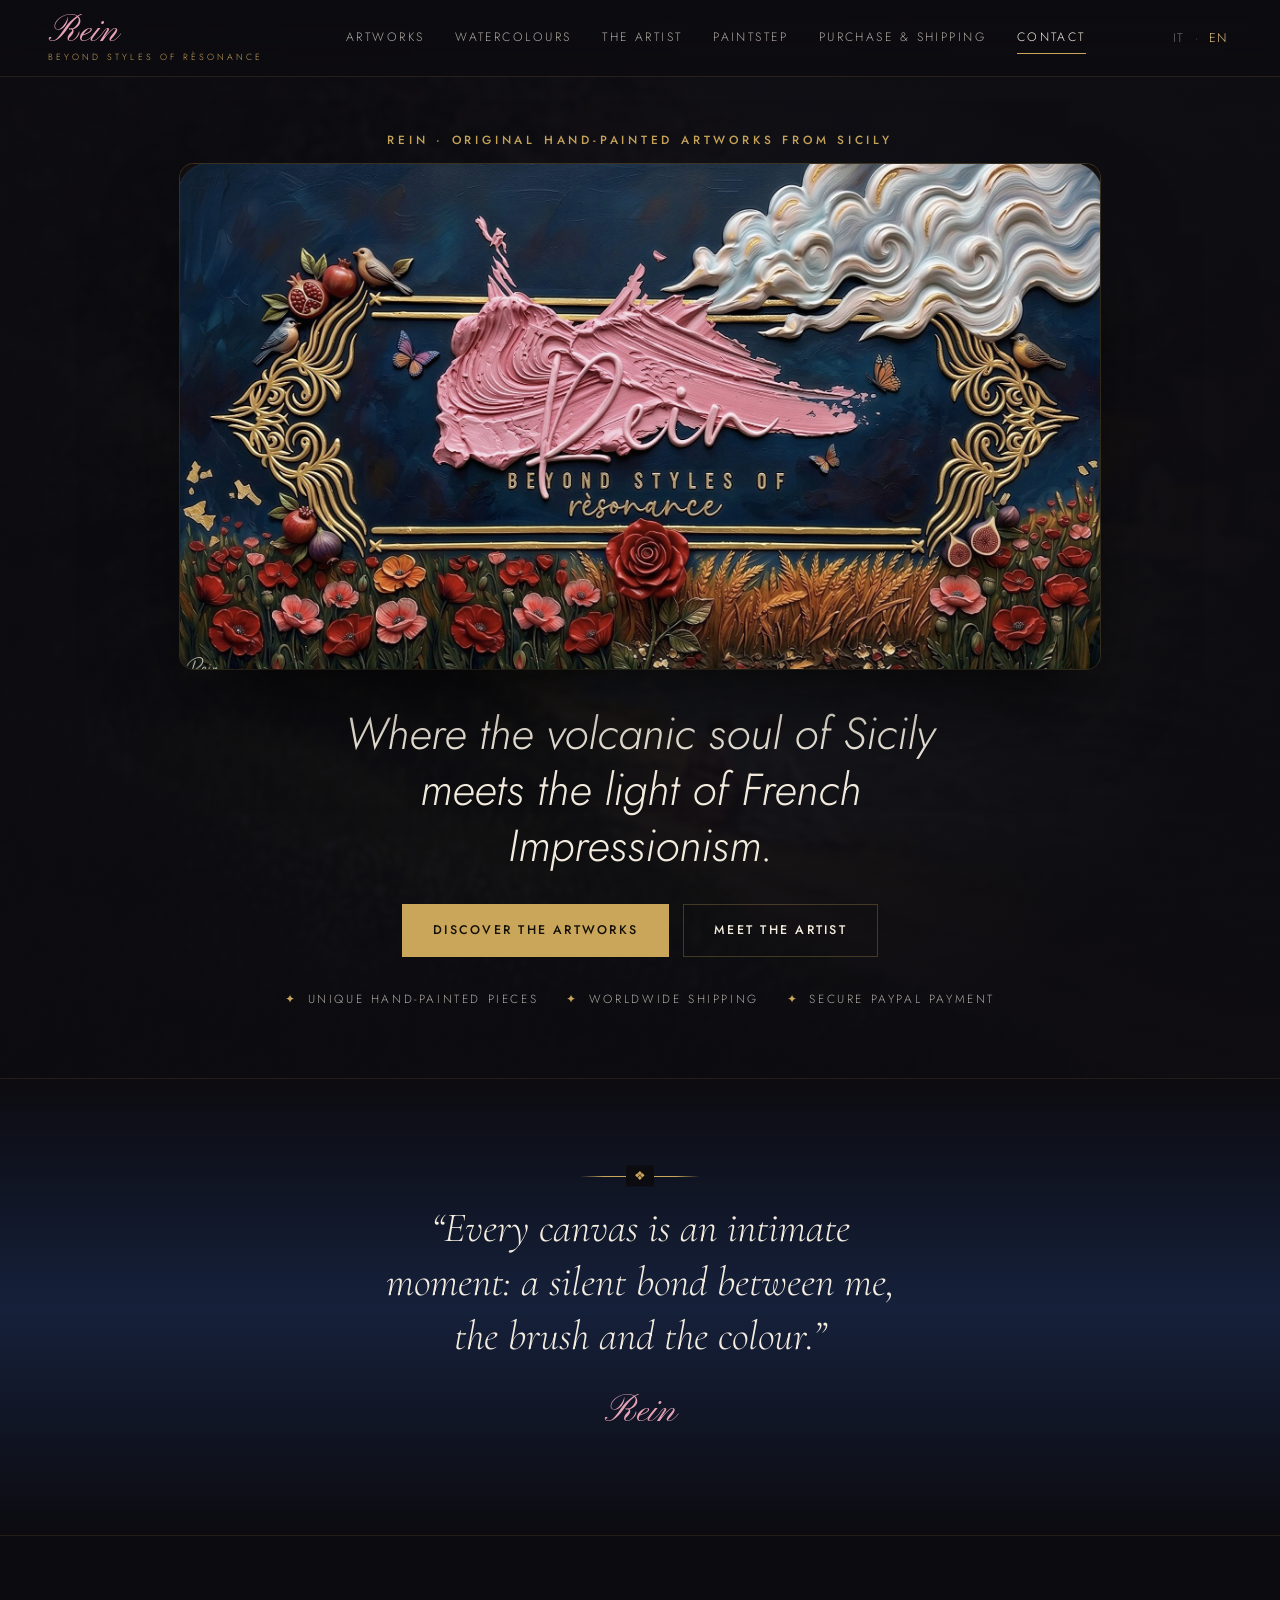
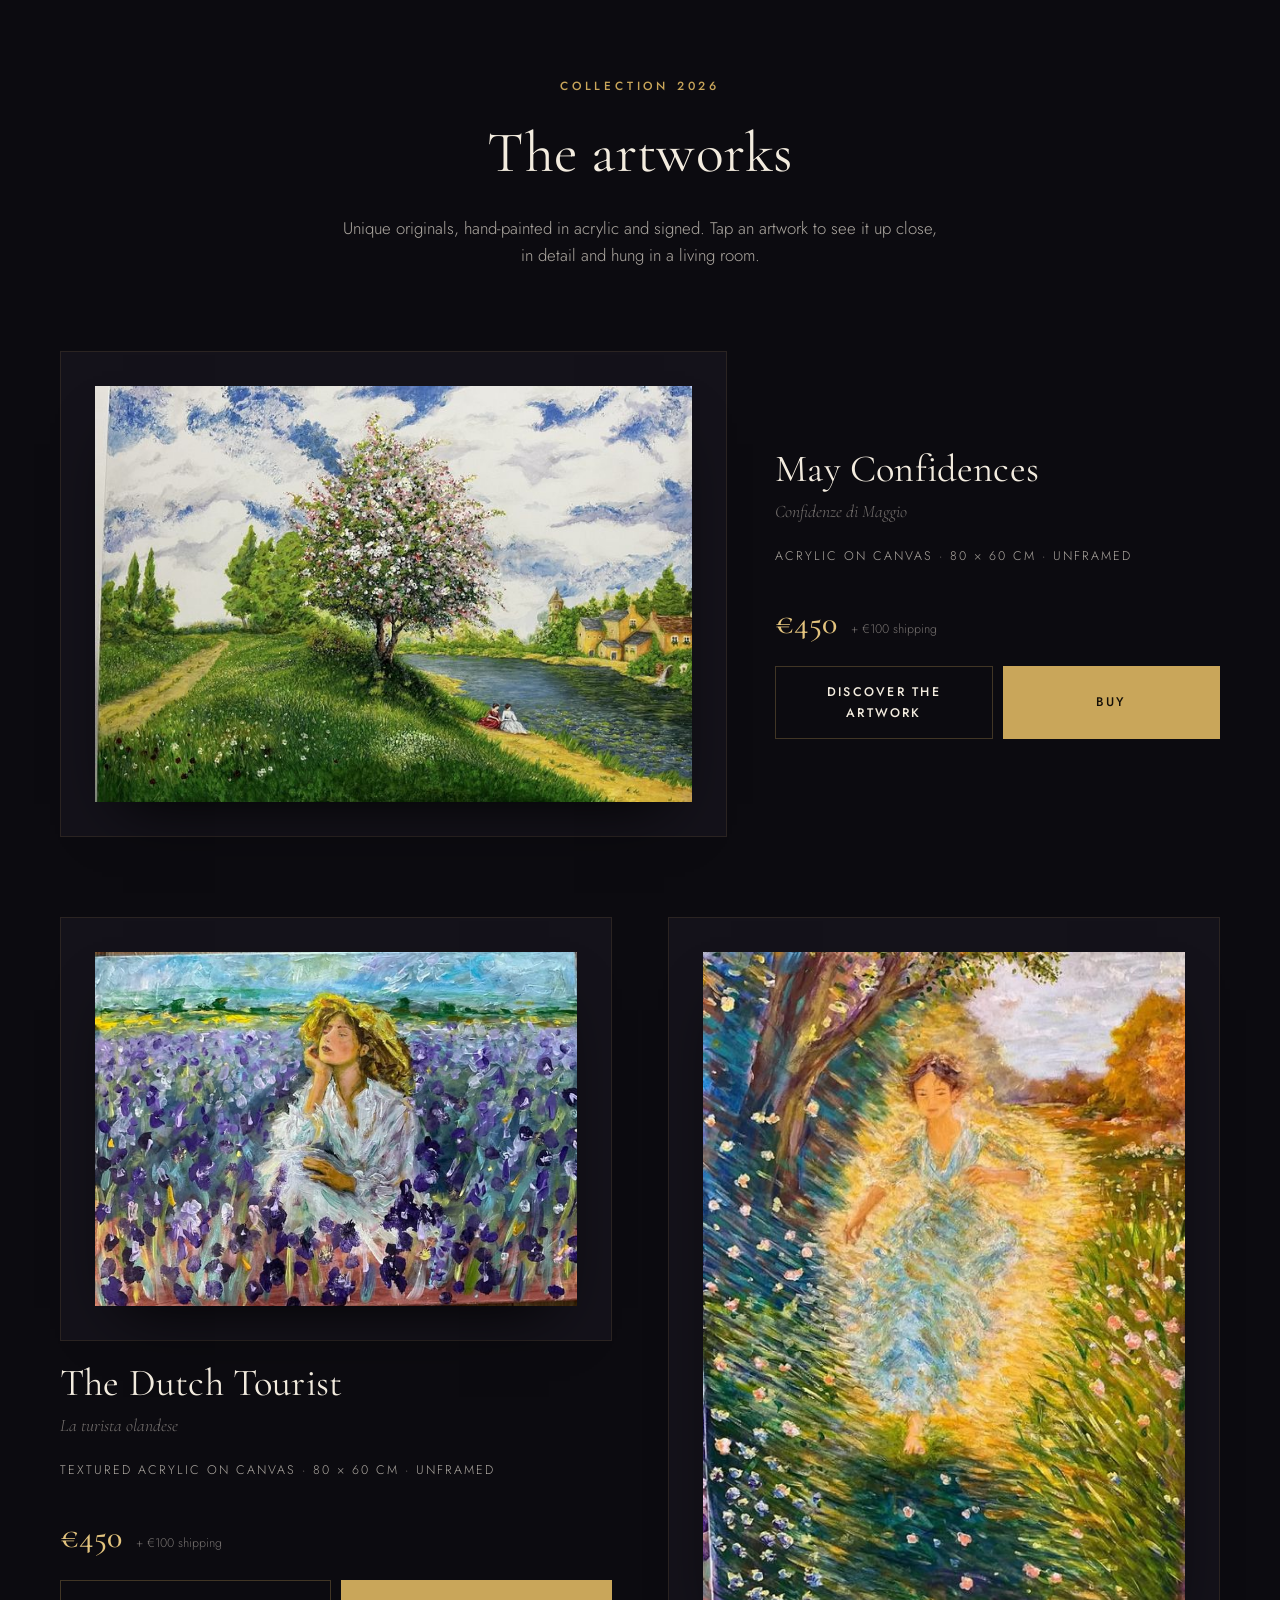
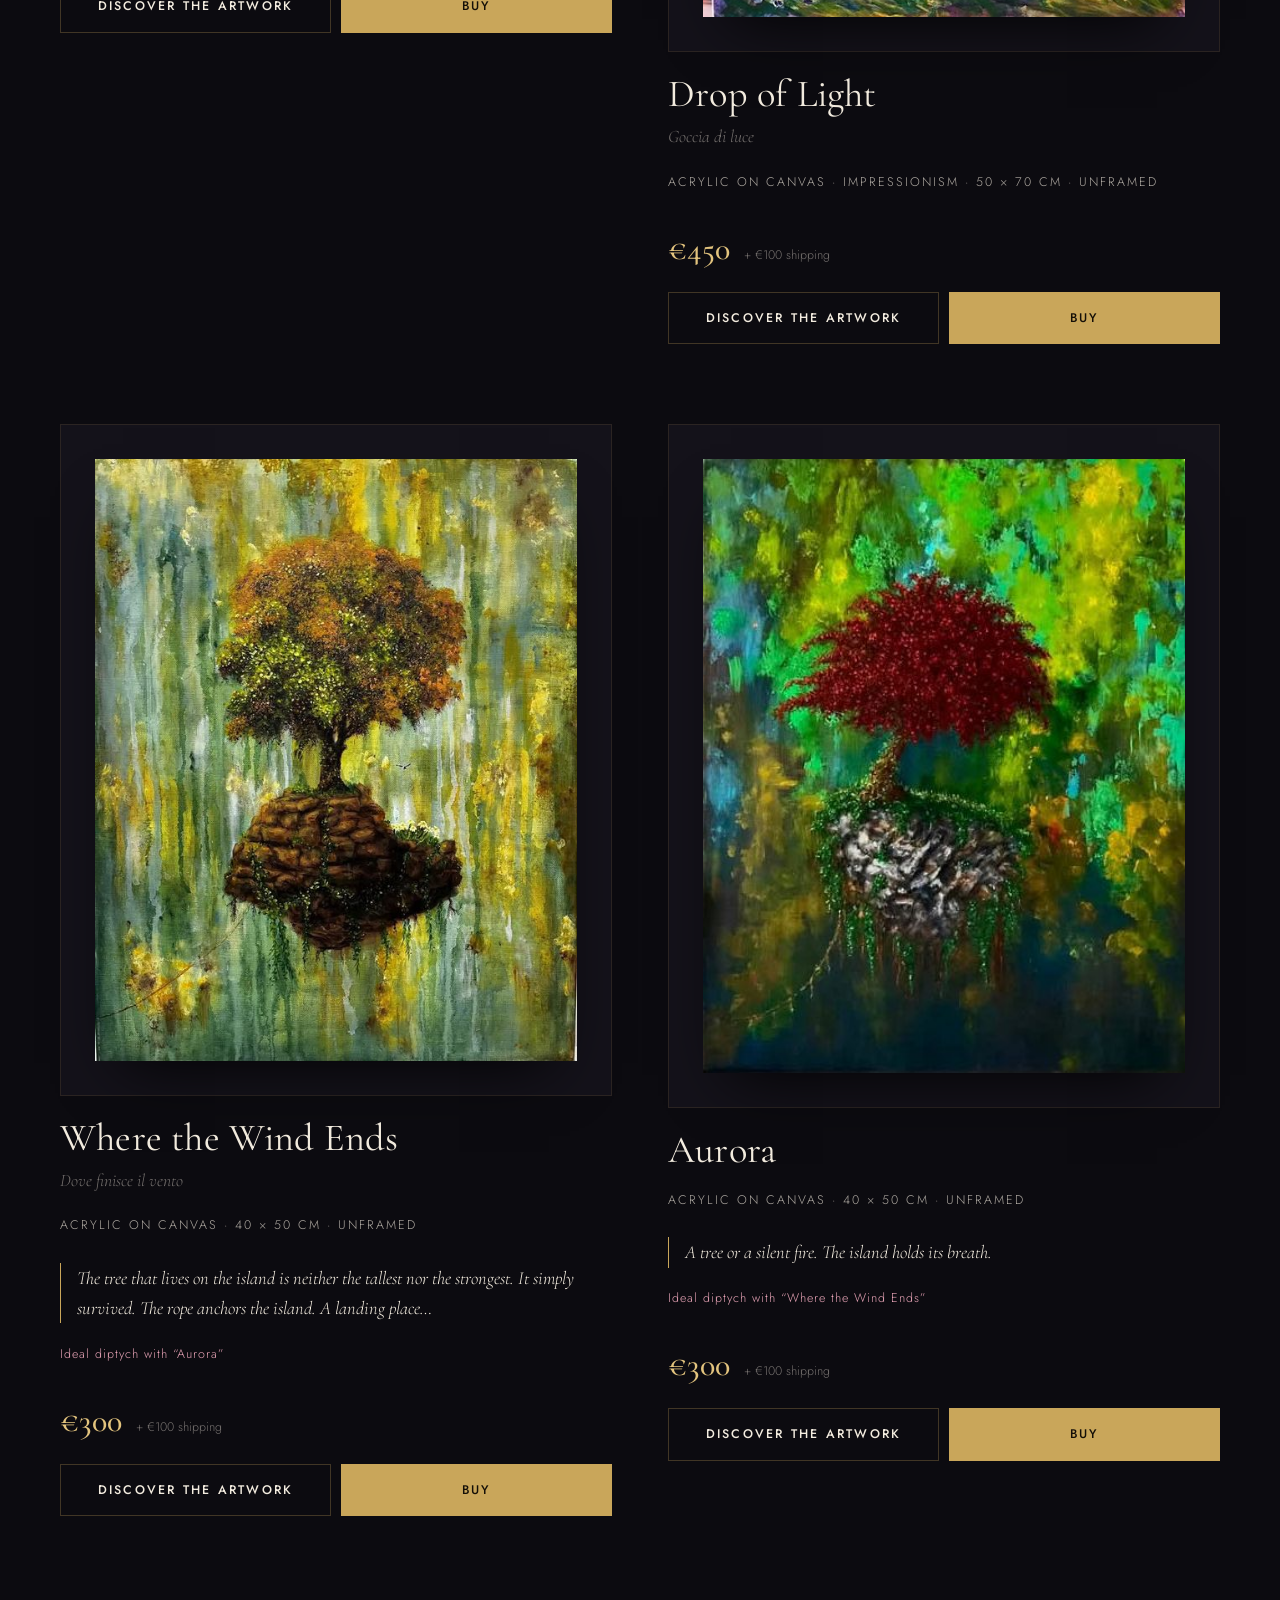
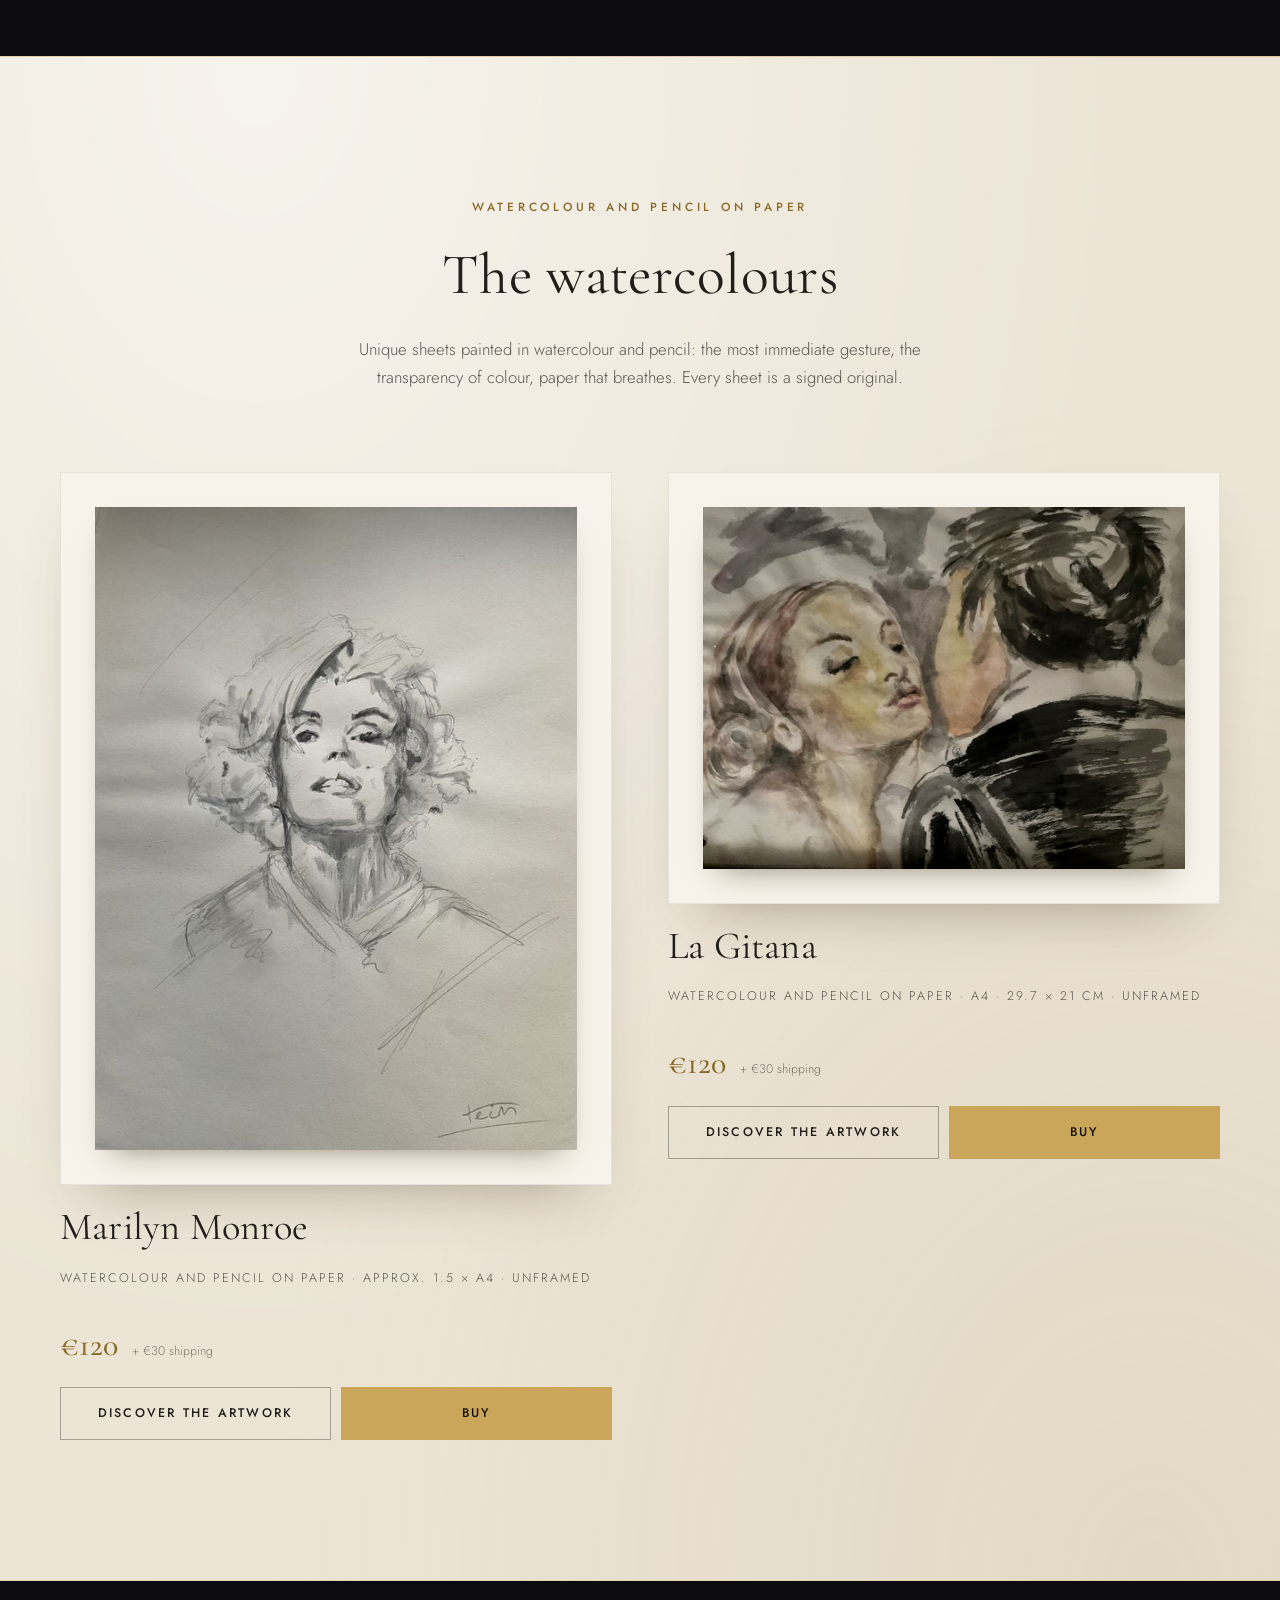
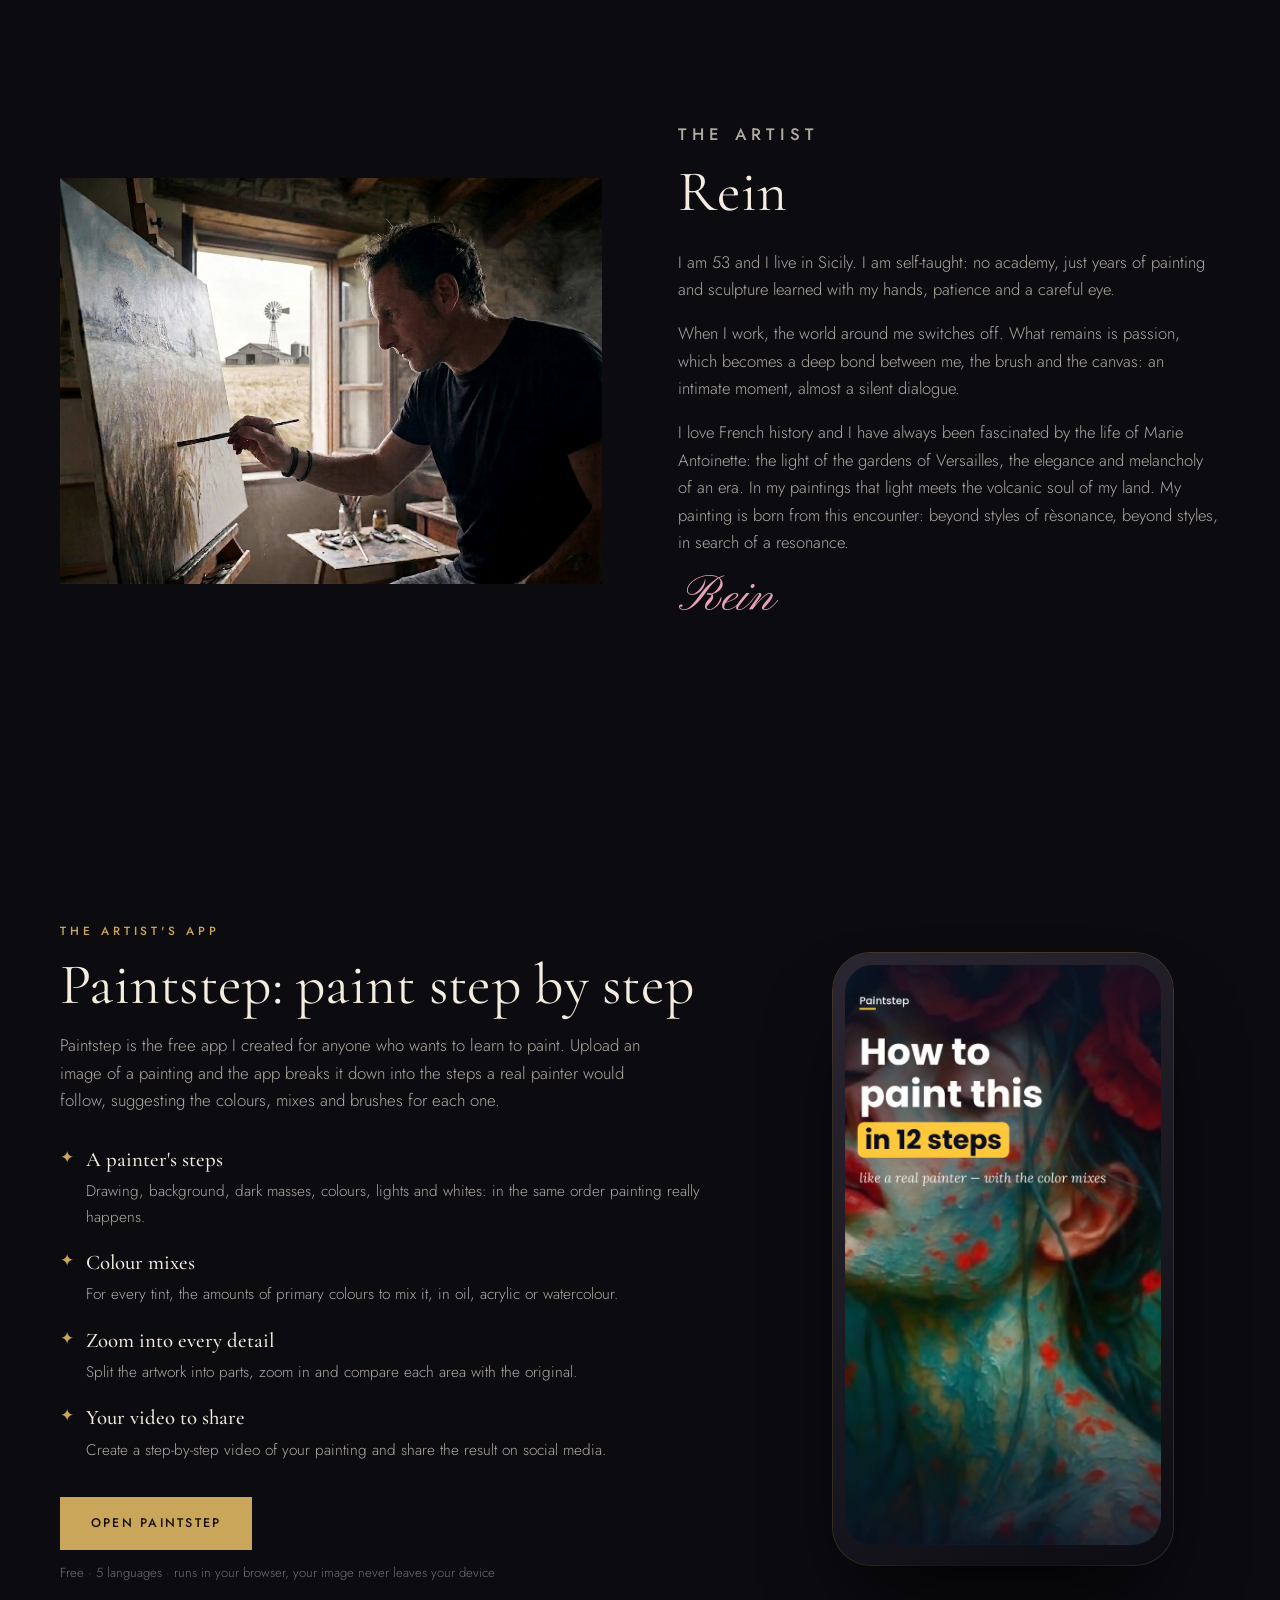
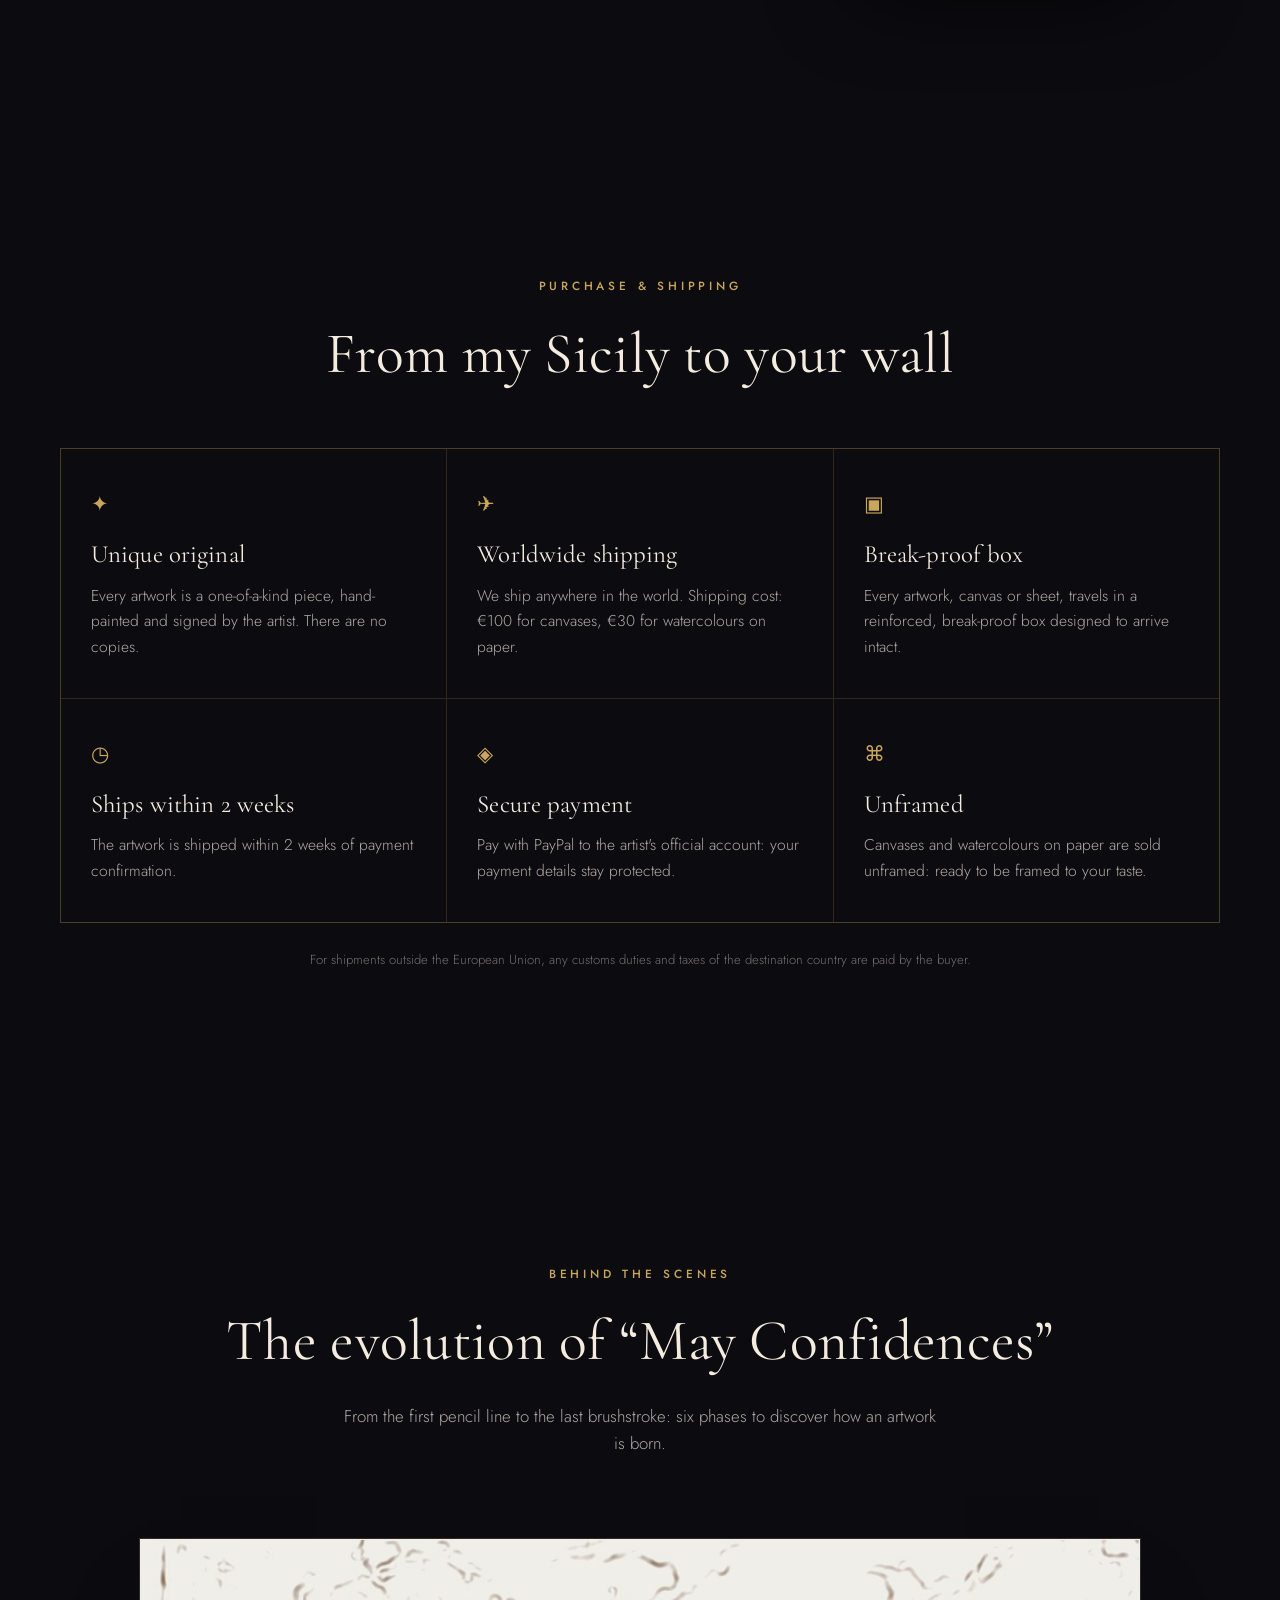
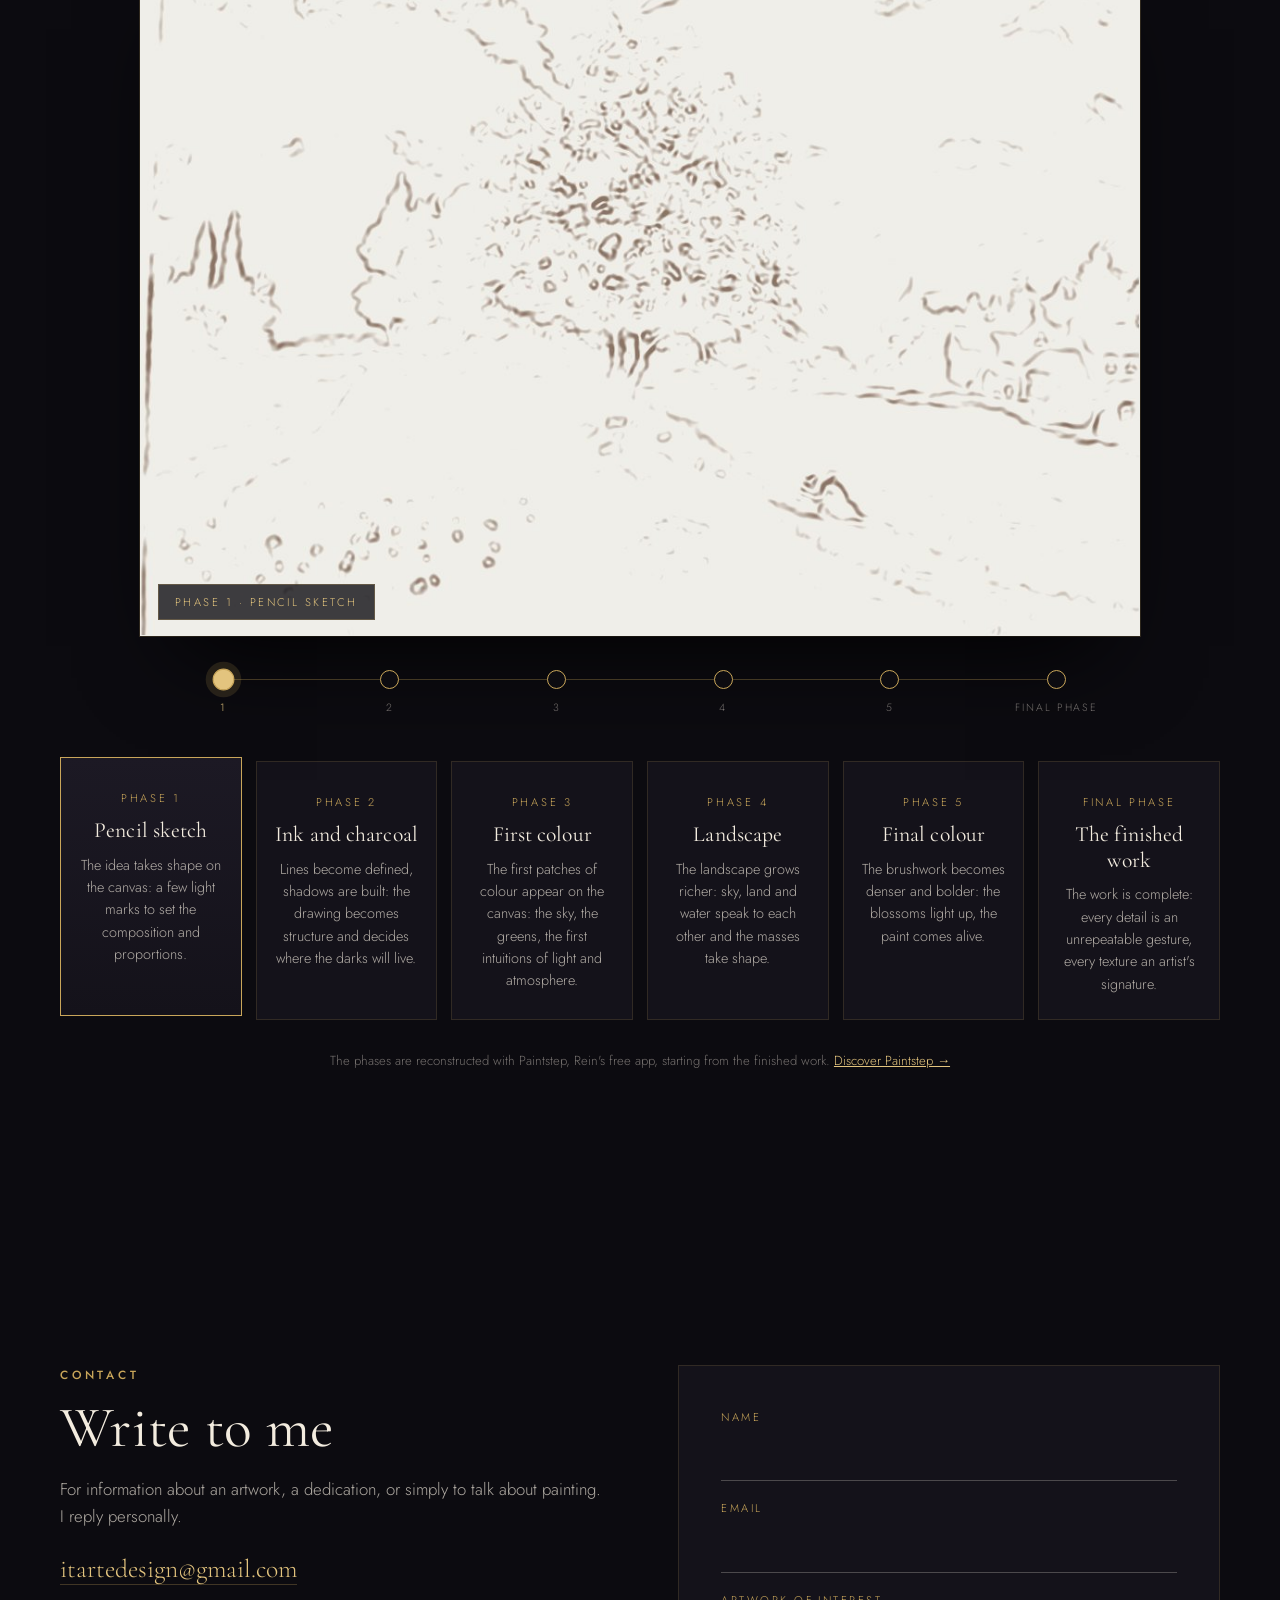
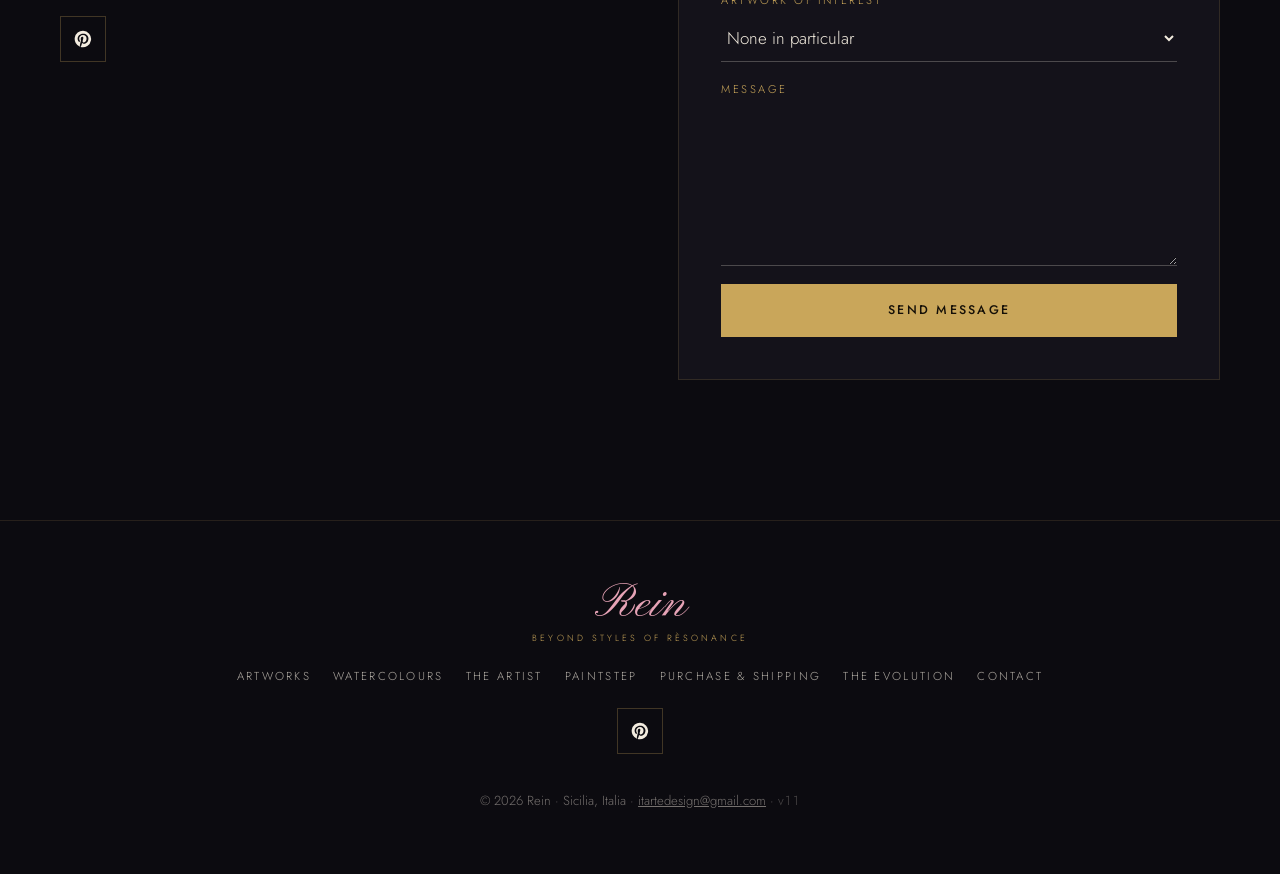
==== commit 9539ce8a: "Collega il sito a GoatCounter (codice resonance), come Faind e Sormari Co-Authored-By: Claude Opus 5" ====
--- a/index.html
+++ b/index.html
@@ -33,6 +33,7 @@
 <link href="https://fonts.googleapis.com/css2?family=Cormorant+Garamond:ital,wght@0,400;0,500;0,600;1,400;1,500&amp;family=Jost:wght@300;400;500;600&amp;family=Pinyon+Script&amp;display=swap" rel="stylesheet"/>
 <link href="css/style.css?v=11" rel="stylesheet"/>
 <script type="application/ld+json">{"@context": "https://schema.org", "@graph": [{"@type": "WebSite", "@id": "https://itartedesign-dot.github.io/rein/#site", "url": "https://itartedesign-dot.github.io/rein/", "name": "Rein · Beyond styles of rèsonance", "inLanguage": ["it", "en"], "publisher": {"@id": "https://itartedesign-dot.github.io/rein/#rein"}}, {"@type": "Person", "@id": "https://itartedesign-dot.github.io/rein/#rein", "name": "Rein", "url": "https://itartedesign-dot.github.io/rein/", "image": "https://itartedesign-dot.github.io/rein/img/rein-studio.jpg", "jobTitle": "Pittore autodidatta", "description": "Pittore autodidatta siciliano, 53 anni. Pittura e scultura; paesaggi e figure tra l'anima vulcanica della Sicilia e la luce dell'Impressionismo francese.", "email": "mailto:itartedesign@gmail.com", "address": {"@type": "PostalAddress", "addressRegion": "Sicilia", "addressCountry": "IT"}, "knowsAbout": ["Pittura acrilica", "Impressionismo", "Scultura", "Paesaggio"], "sameAs": ["https://pin.it/5HQPsNPj3"]}, {"@type": "SoftwareApplication", "name": "Paintstep", "url": "https://itartedesign-dot.github.io/Paintstep/", "applicationCategory": "DesignApplication", "operatingSystem": "Web", "offers": {"@type": "Offer", "price": 0, "priceCurrency": "EUR"}, "creator": {"@id": "https://itartedesign-dot.github.io/rein/#rein"}}, {"@type": ["Product", "VisualArtwork"], "@id": "https://itartedesign-dot.github.io/rein/#opera-confidenze", "name": "Confidenze di Maggio", "alternateName": "May Confidences", "description": "Sotto un melo in fiore, sulla riva di un fiume che scorre lento verso il borgo, due donne si scambiano parole che il vento non riesce a portare via. È la primavera come la dipingevano gli impressionisti: nuvole sfilacciate nel cielo, la luce che accende i gialli delle case, i papaveri sparsi nell'erba alta. Guardala da vicino: la chioma del melo è costruita tocco dopo tocco, fiore dopo fiore. Un'opera che riempie una parete di aria, colore e quiete.", "image": ["https://itartedesign-dot.github.io/rein/img/confidenze.jpg", "https://itartedesign-dot.github.io/rein/img/confidenze-room.jpg"], "url": "https://itartedesign-dot.github.io/rein/#opera-confidenze", "sku": "REIN-CONFIDENZE", "brand": {"@type": "Brand", "name": "Rein"}, "creator": {"@id": "https://itartedesign-dot.github.io/rein/#rein"}, "artMedium": "Acrilico su tela", "artworkSurface": "Tela", "artform": "Pittura", "offers": {"@type": "Offer", "url": "https://itartedesign-dot.github.io/rein/#opera-confidenze", "price": 450, "priceCurrency": "EUR", "itemCondition": "https://schema.org/NewCondition", "availability": "https://schema.org/InStock", "seller": {"@id": "https://itartedesign-dot.github.io/rein/#rein"}, "shippingDetails": {"@type": "OfferShippingDetails", "shippingRate": {"@type": "MonetaryAmount", "value": 100, "currency": "EUR"}, "deliveryTime": {"@type": "ShippingDeliveryTime", "handlingTime": {"@type": "QuantitativeValue", "minValue": 1, "maxValue": 14, "unitCode": "DAY"}, "transitTime": {"@type": "QuantitativeValue", "minValue": 3, "maxValue": 10, "unitCode": "DAY"}}, "shippingDestination": [{"@type": "DefinedRegion", "addressCountry": "IT"}, {"@type": "DefinedRegion", "addressCountry": "FR"}, {"@type": "DefinedRegion", "addressCountry": "DE"}, {"@type": "DefinedRegion", "addressCountry": "ES"}, {"@type": "DefinedRegion", "addressCountry": "PT"}, {"@type": "DefinedRegion", "addressCountry": "NL"}, {"@type": "DefinedRegion", "addressCountry": "BE"}, {"@type": "DefinedRegion", "addressCountry": "LU"}, {"@type": "DefinedRegion", "addressCountry": "AT"}, {"@type": "DefinedRegion", "addressCountry": "IE"}, {"@type": "DefinedRegion", "addressCountry": "DK"}, {"@type": "DefinedRegion", "addressCountry": "SE"}, {"@type": "DefinedRegion", "addressCountry": "FI"}, {"@type": "DefinedRegion", "addressCountry": "PL"}, {"@type": "DefinedRegion", "addressCountry": "CZ"}, {"@type": "DefinedRegion", "addressCountry": "SK"}, {"@type": "DefinedRegion", "addressCountry": "SI"}, {"@type": "DefinedRegion", "addressCountry": "HR"}, {"@type": "DefinedRegion", "addressCountry": "HU"}, {"@type": "DefinedRegion", "addressCountry": "RO"}, {"@type": "DefinedRegion", "addressCountry": "BG"}, {"@type": "DefinedRegion", "addressCountry": "GR"}, {"@type": "DefinedRegion", "addressCountry": "CY"}, {"@type": "DefinedRegion", "addressCountry": "MT"}, {"@type": "DefinedRegion", "addressCountry": "EE"}, {"@type": "DefinedRegion", "addressCountry": "LV"}, {"@type": "DefinedRegion", "addressCountry": "LT"}, {"@type": "DefinedRegion", "addressCountry": "GB"}, {"@type": "DefinedRegion", "addressCountry": "CH"}, {"@type": "DefinedRegion", "addressCountry": "NO"}, {"@type": "DefinedRegion", "addressCountry": "US"}, {"@type": "DefinedRegion", "addressCountry": "CA"}, {"@type": "DefinedRegion", "addressCountry": "AU"}, {"@type": "DefinedRegion", "addressCountry": "NZ"}, {"@type": "DefinedRegion", "addressCountry": "JP"}, {"@type": "DefinedRegion", "addressCountry": "KR"}, {"@type": "DefinedRegion", "addressCountry": "SG"}, {"@type": "DefinedRegion", "addressCountry": "HK"}, {"@type": "DefinedRegion", "addressCountry": "AE"}, {"@type": "DefinedRegion", "addressCountry": "IL"}, {"@type": "DefinedRegion", "addressCountry": "BR"}, {"@type": "DefinedRegion", "addressCountry": "MX"}, {"@type": "DefinedRegion", "addressCountry": "AR"}, {"@type": "DefinedRegion", "addressCountry": "ZA"}]}}, "width": {"@type": "Distance", "name": "80 cm"}, "height": {"@type": "Distance", "name": "60 cm"}}, {"@type": ["Product", "VisualArtwork"], "@id": "https://itartedesign-dot.github.io/rein/#opera-turista", "name": "La turista olandese", "alternateName": "The Dutch Tourist", "description": "Una giovane donna si ferma in un campo di iris viola, il mento appoggiato alla mano, lo sguardo perso oltre l'orizzonte. La pittura è materica, stesa a spatola e pennello: la veste bianca vibra di riflessi verdi e lilla, i fiori sono gesti densi di colore che si sollevano dalla tela e catturano la luce. Un ritratto di viaggio e di pensiero, sospeso tra paesaggio e intimità.", "image": ["https://itartedesign-dot.github.io/rein/img/turista.jpg", "https://itartedesign-dot.github.io/rein/img/turista-room.jpg"], "url": "https://itartedesign-dot.github.io/rein/#opera-turista", "sku": "REIN-TURISTA", "brand": {"@type": "Brand", "name": "Rein"}, "creator": {"@id": "https://itartedesign-dot.github.io/rein/#rein"}, "artMedium": "Acrilico materico su tela", "artworkSurface": "Tela", "artform": "Pittura", "offers": {"@type": "Offer", "url": "https://itartedesign-dot.github.io/rein/#opera-turista", "price": 450, "priceCurrency": "EUR", "itemCondition": "https://schema.org/NewCondition", "availability": "https://schema.org/InStock", "seller": {"@id": "https://itartedesign-dot.github.io/rein/#rein"}, "shippingDetails": {"@type": "OfferShippingDetails", "shippingRate": {"@type": "MonetaryAmount", "value": 100, "currency": "EUR"}, "deliveryTime": {"@type": "ShippingDeliveryTime", "handlingTime": {"@type": "QuantitativeValue", "minValue": 1, "maxValue": 14, "unitCode": "DAY"}, "transitTime": {"@type": "QuantitativeValue", "minValue": 3, "maxValue": 10, "unitCode": "DAY"}}, "shippingDestination": [{"@type": "DefinedRegion", "addressCountry": "IT"}, {"@type": "DefinedRegion", "addressCountry": "FR"}, {"@type": "DefinedRegion", "addressCountry": "DE"}, {"@type": "DefinedRegion", "addressCountry": "ES"}, {"@type": "DefinedRegion", "addressCountry": "PT"}, {"@type": "DefinedRegion", "addressCountry": "NL"}, {"@type": "DefinedRegion", "addressCountry": "BE"}, {"@type": "DefinedRegion", "addressCountry": "LU"}, {"@type": "DefinedRegion", "addressCountry": "AT"}, {"@type": "DefinedRegion", "addressCountry": "IE"}, {"@type": "DefinedRegion", "addressCountry": "DK"}, {"@type": "DefinedRegion", "addressCountry": "SE"}, {"@type": "DefinedRegion", "addressCountry": "FI"}, {"@type": "DefinedRegion", "addressCountry": "PL"}, {"@type": "DefinedRegion", "addressCountry": "CZ"}, {"@type": "DefinedRegion", "addressCountry": "SK"}, {"@type": "DefinedRegion", "addressCountry": "SI"}, {"@type": "DefinedRegion", "addressCountry": "HR"}, {"@type": "DefinedRegion", "addressCountry": "HU"}, {"@type": "DefinedRegion", "addressCountry": "RO"}, {"@type": "DefinedRegion", "addressCountry": "BG"}, {"@type": "DefinedRegion", "addressCountry": "GR"}, {"@type": "DefinedRegion", "addressCountry": "CY"}, {"@type": "DefinedRegion", "addressCountry": "MT"}, {"@type": "DefinedRegion", "addressCountry": "EE"}, {"@type": "DefinedRegion", "addressCountry": "LV"}, {"@type": "DefinedRegion", "addressCountry": "LT"}, {"@type": "DefinedRegion", "addressCountry": "GB"}, {"@type": "DefinedRegion", "addressCountry": "CH"}, {"@type": "DefinedRegion", "addressCountry": "NO"}, {"@type": "DefinedRegion", "addressCountry": "US"}, {"@type": "DefinedRegion", "addressCountry": "CA"}, {"@type": "DefinedRegion", "addressCountry": "AU"}, {"@type": "DefinedRegion", "addressCountry": "NZ"}, {"@type": "DefinedRegion", "addressCountry": "JP"}, {"@type": "DefinedRegion", "addressCountry": "KR"}, {"@type": "DefinedRegion", "addressCountry": "SG"}, {"@type": "DefinedRegion", "addressCountry": "HK"}, {"@type": "DefinedRegion", "addressCountry": "AE"}, {"@type": "DefinedRegion", "addressCountry": "IL"}, {"@type": "DefinedRegion", "addressCountry": "BR"}, {"@type": "DefinedRegion", "addressCountry": "MX"}, {"@type": "DefinedRegion", "addressCountry": "AR"}, {"@type": "DefinedRegion", "addressCountry": "ZA"}]}}, "width": {"@type": "Distance", "name": "80 cm"}, "height": {"@type": "Distance", "name": "60 cm"}}, {"@type": ["Product", "VisualArtwork"], "@id": "https://itartedesign-dot.github.io/rein/#opera-goccia", "name": "Goccia di luce", "alternateName": "Drop of Light", "description": "Una ragazza corre a piedi nudi lungo un sentiero d'oro, avvolta in un abito azzurro che sembra fatto della stessa luce che attraversa. L'erba si piega al suo passaggio, i fiori si accendono come scintille, l'autunno arde sulla riva del fiume. È il linguaggio dell'Impressionismo — pennellate brevi, vibranti, piene di sole — al servizio di un istante di pura leggerezza.", "image": ["https://itartedesign-dot.github.io/rein/img/goccia.jpg", "https://itartedesign-dot.github.io/rein/img/goccia-room.jpg"], "url": "https://itartedesign-dot.github.io/rein/#opera-goccia", "sku": "REIN-GOCCIA", "brand": {"@type": "Brand", "name": "Rein"}, "creator": {"@id": "https://itartedesign-dot.github.io/rein/#rein"}, "artMedium": "Acrilico su tela · Impressionismo", "artworkSurface": "Tela", "artform": "Pittura", "offers": {"@type": "Offer", "url": "https://itartedesign-dot.github.io/rein/#opera-goccia", "price": 450, "priceCurrency": "EUR", "itemCondition": "https://schema.org/NewCondition", "availability": "https://schema.org/InStock", "seller": {"@id": "https://itartedesign-dot.github.io/rein/#rein"}, "shippingDetails": {"@type": "OfferShippingDetails", "shippingRate": {"@type": "MonetaryAmount", "value": 100, "currency": "EUR"}, "deliveryTime": {"@type": "ShippingDeliveryTime", "handlingTime": {"@type": "QuantitativeValue", "minValue": 1, "maxValue": 14, "unitCode": "DAY"}, "transitTime": {"@type": "QuantitativeValue", "minValue": 3, "maxValue": 10, "unitCode": "DAY"}}, "shippingDestination": [{"@type": "DefinedRegion", "addressCountry": "IT"}, {"@type": "DefinedRegion", "addressCountry": "FR"}, {"@type": "DefinedRegion", "addressCountry": "DE"}, {"@type": "DefinedRegion", "addressCountry": "ES"}, {"@type": "DefinedRegion", "addressCountry": "PT"}, {"@type": "DefinedRegion", "addressCountry": "NL"}, {"@type": "DefinedRegion", "addressCountry": "BE"}, {"@type": "DefinedRegion", "addressCountry": "LU"}, {"@type": "DefinedRegion", "addressCountry": "AT"}, {"@type": "DefinedRegion", "addressCountry": "IE"}, {"@type": "DefinedRegion", "addressCountry": "DK"}, {"@type": "DefinedRegion", "addressCountry": "SE"}, {"@type": "DefinedRegion", "addressCountry": "FI"}, {"@type": "DefinedRegion", "addressCountry": "PL"}, {"@type": "DefinedRegion", "addressCountry": "CZ"}, {"@type": "DefinedRegion", "addressCountry": "SK"}, {"@type": "DefinedRegion", "addressCountry": "SI"}, {"@type": "DefinedRegion", "addressCountry": "HR"}, {"@type": "DefinedRegion", "addressCountry": "HU"}, {"@type": "DefinedRegion", "addressCountry": "RO"}, {"@type": "DefinedRegion", "addressCountry": "BG"}, {"@type": "DefinedRegion", "addressCountry": "GR"}, {"@type": "DefinedRegion", "addressCountry": "CY"}, {"@type": "DefinedRegion", "addressCountry": "MT"}, {"@type": "DefinedRegion", "addressCountry": "EE"}, {"@type": "DefinedRegion", "addressCountry": "LV"}, {"@type": "DefinedRegion", "addressCountry": "LT"}, {"@type": "DefinedRegion", "addressCountry": "GB"}, {"@type": "DefinedRegion", "addressCountry": "CH"}, {"@type": "DefinedRegion", "addressCountry": "NO"}, {"@type": "DefinedRegion", "addressCountry": "US"}, {"@type": "DefinedRegion", "addressCountry": "CA"}, {"@type": "DefinedRegion", "addressCountry": "AU"}, {"@type": "DefinedRegion", "addressCountry": "NZ"}, {"@type": "DefinedRegion", "addressCountry": "JP"}, {"@type": "DefinedRegion", "addressCountry": "KR"}, {"@type": "DefinedRegion", "addressCountry": "SG"}, {"@type": "DefinedRegion", "addressCountry": "HK"}, {"@type": "DefinedRegion", "addressCountry": "AE"}, {"@type": "DefinedRegion", "addressCountry": "IL"}, {"@type": "DefinedRegion", "addressCountry": "BR"}, {"@type": "DefinedRegion", "addressCountry": "MX"}, {"@type": "DefinedRegion", "addressCountry": "AR"}, {"@type": "DefinedRegion", "addressCountry": "ZA"}]}}, "width": {"@type": "Distance", "name": "50 cm"}, "height": {"@type": "Distance", "name": "70 cm"}}, {"@type": ["Product", "VisualArtwork"], "@id": "https://itartedesign-dot.github.io/rein/#opera-vento", "name": "Dove finisce il vento", "alternateName": "Where the Wind Ends", "description": "Un'isola di roccia sospesa nel verde, un albero che vi ha messo radici, una corda sottile che la tiene legata al mondo. Fondi colati e trasparenti, dettagli minuti — le margherite, l'edera, un uccello in volo — per un'opera che parla di resistenza e di approdi. Forma un dittico ideale con «Aurora».", "image": ["https://itartedesign-dot.github.io/rein/img/vento.jpg", "https://itartedesign-dot.github.io/rein/img/vento-room.jpg"], "url": "https://itartedesign-dot.github.io/rein/#opera-vento", "sku": "REIN-VENTO", "brand": {"@type": "Brand", "name": "Rein"}, "creator": {"@id": "https://itartedesign-dot.github.io/rein/#rein"}, "artMedium": "Acrilico su tela", "artworkSurface": "Tela", "artform": "Pittura", "offers": {"@type": "Offer", "url": "https://itartedesign-dot.github.io/rein/#opera-vento", "price": 300, "priceCurrency": "EUR", "itemCondition": "https://schema.org/NewCondition", "availability": "https://schema.org/InStock", "seller": {"@id": "https://itartedesign-dot.github.io/rein/#rein"}, "shippingDetails": {"@type": "OfferShippingDetails", "shippingRate": {"@type": "MonetaryAmount", "value": 100, "currency": "EUR"}, "deliveryTime": {"@type": "ShippingDeliveryTime", "handlingTime": {"@type": "QuantitativeValue", "minValue": 1, "maxValue": 14, "unitCode": "DAY"}, "transitTime": {"@type": "QuantitativeValue", "minValue": 3, "maxValue": 10, "unitCode": "DAY"}}, "shippingDestination": [{"@type": "DefinedRegion", "addressCountry": "IT"}, {"@type": "DefinedRegion", "addressCountry": "FR"}, {"@type": "DefinedRegion", "addressCountry": "DE"}, {"@type": "DefinedRegion", "addressCountry": "ES"}, {"@type": "DefinedRegion", "addressCountry": "PT"}, {"@type": "DefinedRegion", "addressCountry": "NL"}, {"@type": "DefinedRegion", "addressCountry": "BE"}, {"@type": "DefinedRegion", "addressCountry": "LU"}, {"@type": "DefinedRegion", "addressCountry": "AT"}, {"@type": "DefinedRegion", "addressCountry": "IE"}, {"@type": "DefinedRegion", "addressCountry": "DK"}, {"@type": "DefinedRegion", "addressCountry": "SE"}, {"@type": "DefinedRegion", "addressCountry": "FI"}, {"@type": "DefinedRegion", "addressCountry": "PL"}, {"@type": "DefinedRegion", "addressCountry": "CZ"}, {"@type": "DefinedRegion", "addressCountry": "SK"}, {"@type": "DefinedRegion", "addressCountry": "SI"}, {"@type": "DefinedRegion", "addressCountry": "HR"}, {"@type": "DefinedRegion", "addressCountry": "HU"}, {"@type": "DefinedRegion", "addressCountry": "RO"}, {"@type": "DefinedRegion", "addressCountry": "BG"}, {"@type": "DefinedRegion", "addressCountry": "GR"}, {"@type": "DefinedRegion", "addressCountry": "CY"}, {"@type": "DefinedRegion", "addressCountry": "MT"}, {"@type": "DefinedRegion", "addressCountry": "EE"}, {"@type": "DefinedRegion", "addressCountry": "LV"}, {"@type": "DefinedRegion", "addressCountry": "LT"}, {"@type": "DefinedRegion", "addressCountry": "GB"}, {"@type": "DefinedRegion", "addressCountry": "CH"}, {"@type": "DefinedRegion", "addressCountry": "NO"}, {"@type": "DefinedRegion", "addressCountry": "US"}, {"@type": "DefinedRegion", "addressCountry": "CA"}, {"@type": "DefinedRegion", "addressCountry": "AU"}, {"@type": "DefinedRegion", "addressCountry": "NZ"}, {"@type": "DefinedRegion", "addressCountry": "JP"}, {"@type": "DefinedRegion", "addressCountry": "KR"}, {"@type": "DefinedRegion", "addressCountry": "SG"}, {"@type": "DefinedRegion", "addressCountry": "HK"}, {"@type": "DefinedRegion", "addressCountry": "AE"}, {"@type": "DefinedRegion", "addressCountry": "IL"}, {"@type": "DefinedRegion", "addressCountry": "BR"}, {"@type": "DefinedRegion", "addressCountry": "MX"}, {"@type": "DefinedRegion", "addressCountry": "AR"}, {"@type": "DefinedRegion", "addressCountry": "ZA"}]}}, "width": {"@type": "Distance", "name": "40 cm"}, "height": {"@type": "Distance", "name": "50 cm"}}, {"@type": ["Product", "VisualArtwork"], "@id": "https://itartedesign-dot.github.io/rein/#opera-aurora", "name": "Aurora", "alternateName": "Aurora", "description": "Una chioma rosso rubino che brilla come brace, un'isola di pietra avvolta dall'edera, un fondo di verdi e blu profondi. «Aurora» è il gemello notturno di «Dove finisce il vento»: insieme formano un dittico ideale.", "image": ["https://itartedesign-dot.github.io/rein/img/aurora.jpg", "https://itartedesign-dot.github.io/rein/img/aurora-room.jpg"], "url": "https://itartedesign-dot.github.io/rein/#opera-aurora", "sku": "REIN-AURORA", "brand": {"@type": "Brand", "name": "Rein"}, "creator": {"@id": "https://itartedesign-dot.github.io/rein/#rein"}, "artMedium": "Acrilico su tela", "artworkSurface": "Tela", "artform": "Pittura", "offers": {"@type": "Offer", "url": "https://itartedesign-dot.github.io/rein/#opera-aurora", "price": 300, "priceCurrency": "EUR", "itemCondition": "https://schema.org/NewCondition", "availability": "https://schema.org/InStock", "seller": {"@id": "https://itartedesign-dot.github.io/rein/#rein"}, "shippingDetails": {"@type": "OfferShippingDetails", "shippingRate": {"@type": "MonetaryAmount", "value": 100, "currency": "EUR"}, "deliveryTime": {"@type": "ShippingDeliveryTime", "handlingTime": {"@type": "QuantitativeValue", "minValue": 1, "maxValue": 14, "unitCode": "DAY"}, "transitTime": {"@type": "QuantitativeValue", "minValue": 3, "maxValue": 10, "unitCode": "DAY"}}, "shippingDestination": [{"@type": "DefinedRegion", "addressCountry": "IT"}, {"@type": "DefinedRegion", "addressCountry": "FR"}, {"@type": "DefinedRegion", "addressCountry": "DE"}, {"@type": "DefinedRegion", "addressCountry": "ES"}, {"@type": "DefinedRegion", "addressCountry": "PT"}, {"@type": "DefinedRegion", "addressCountry": "NL"}, {"@type": "DefinedRegion", "addressCountry": "BE"}, {"@type": "DefinedRegion", "addressCountry": "LU"}, {"@type": "DefinedRegion", "addressCountry": "AT"}, {"@type": "DefinedRegion", "addressCountry": "IE"}, {"@type": "DefinedRegion", "addressCountry": "DK"}, {"@type": "DefinedRegion", "addressCountry": "SE"}, {"@type": "DefinedRegion", "addressCountry": "FI"}, {"@type": "DefinedRegion", "addressCountry": "PL"}, {"@type": "DefinedRegion", "addressCountry": "CZ"}, {"@type": "DefinedRegion", "addressCountry": "SK"}, {"@type": "DefinedRegion", "addressCountry": "SI"}, {"@type": "DefinedRegion", "addressCountry": "HR"}, {"@type": "DefinedRegion", "addressCountry": "HU"}, {"@type": "DefinedRegion", "addressCountry": "RO"}, {"@type": "DefinedRegion", "addressCountry": "BG"}, {"@type": "DefinedRegion", "addressCountry": "GR"}, {"@type": "DefinedRegion", "addressCountry": "CY"}, {"@type": "DefinedRegion", "addressCountry": "MT"}, {"@type": "DefinedRegion", "addressCountry": "EE"}, {"@type": "DefinedRegion", "addressCountry": "LV"}, {"@type": "DefinedRegion", "addressCountry": "LT"}, {"@type": "DefinedRegion", "addressCountry": "GB"}, {"@type": "DefinedRegion", "addressCountry": "CH"}, {"@type": "DefinedRegion", "addressCountry": "NO"}, {"@type": "DefinedRegion", "addressCountry": "US"}, {"@type": "DefinedRegion", "addressCountry": "CA"}, {"@type": "DefinedRegion", "addressCountry": "AU"}, {"@type": "DefinedRegion", "addressCountry": "NZ"}, {"@type": "DefinedRegion", "addressCountry": "JP"}, {"@type": "DefinedRegion", "addressCountry": "KR"}, {"@type": "DefinedRegion", "addressCountry": "SG"}, {"@type": "DefinedRegion", "addressCountry": "HK"}, {"@type": "DefinedRegion", "addressCountry": "AE"}, {"@type": "DefinedRegion", "addressCountry": "IL"}, {"@type": "DefinedRegion", "addressCountry": "BR"}, {"@type": "DefinedRegion", "addressCountry": "MX"}, {"@type": "DefinedRegion", "addressCountry": "AR"}, {"@type": "DefinedRegion", "addressCountry": "ZA"}]}}, "width": {"@type": "Distance", "name": "40 cm"}, "height": {"@type": "Distance", "name": "50 cm"}}, {"@type": ["Product", "VisualArtwork"], "@id": "https://itartedesign-dot.github.io/rein/#opera-marilyn", "name": "Marilyn Monroe", "alternateName": "Marilyn Monroe", "description": "Pochi tratti di matita e velature d'acquerello grigio per un'icona senza tempo. Marilyn affiora dal foglio con lo sguardo socchiuso e i riccioli mossi: il segno resta libero, le linee di costruzione restano visibili, come in una pagina del taccuino dell'artista. Un ritratto intimo e firmato, da incorniciare come un piccolo tesoro.", "image": ["https://itartedesign-dot.github.io/rein/img/marilyn.jpg", "https://itartedesign-dot.github.io/rein/img/marilyn-room.jpg"], "url": "https://itartedesign-dot.github.io/rein/#opera-marilyn", "sku": "REIN-MARILYN", "brand": {"@type": "Brand", "name": "Rein"}, "creator": {"@id": "https://itartedesign-dot.github.io/rein/#rein"}, "artMedium": "Acquerello e matita su carta", "artworkSurface": "Carta", "artform": "Acquerello", "offers": {"@type": "Offer", "url": "https://itartedesign-dot.github.io/rein/#opera-marilyn", "price": 120, "priceCurrency": "EUR", "itemCondition": "https://schema.org/NewCondition", "availability": "https://schema.org/InStock", "seller": {"@id": "https://itartedesign-dot.github.io/rein/#rein"}, "shippingDetails": {"@type": "OfferShippingDetails", "shippingRate": {"@type": "MonetaryAmount", "value": 30, "currency": "EUR"}, "deliveryTime": {"@type": "ShippingDeliveryTime", "handlingTime": {"@type": "QuantitativeValue", "minValue": 1, "maxValue": 14, "unitCode": "DAY"}, "transitTime": {"@type": "QuantitativeValue", "minValue": 3, "maxValue": 10, "unitCode": "DAY"}}, "shippingDestination": [{"@type": "DefinedRegion", "addressCountry": "IT"}, {"@type": "DefinedRegion", "addressCountry": "FR"}, {"@type": "DefinedRegion", "addressCountry": "DE"}, {"@type": "DefinedRegion", "addressCountry": "ES"}, {"@type": "DefinedRegion", "addressCountry": "PT"}, {"@type": "DefinedRegion", "addressCountry": "NL"}, {"@type": "DefinedRegion", "addressCountry": "BE"}, {"@type": "DefinedRegion", "addressCountry": "LU"}, {"@type": "DefinedRegion", "addressCountry": "AT"}, {"@type": "DefinedRegion", "addressCountry": "IE"}, {"@type": "DefinedRegion", "addressCountry": "DK"}, {"@type": "DefinedRegion", "addressCountry": "SE"}, {"@type": "DefinedRegion", "addressCountry": "FI"}, {"@type": "DefinedRegion", "addressCountry": "PL"}, {"@type": "DefinedRegion", "addressCountry": "CZ"}, {"@type": "DefinedRegion", "addressCountry": "SK"}, {"@type": "DefinedRegion", "addressCountry": "SI"}, {"@type": "DefinedRegion", "addressCountry": "HR"}, {"@type": "DefinedRegion", "addressCountry": "HU"}, {"@type": "DefinedRegion", "addressCountry": "RO"}, {"@type": "DefinedRegion", "addressCountry": "BG"}, {"@type": "DefinedRegion", "addressCountry": "GR"}, {"@type": "DefinedRegion", "addressCountry": "CY"}, {"@type": "DefinedRegion", "addressCountry": "MT"}, {"@type": "DefinedRegion", "addressCountry": "EE"}, {"@type": "DefinedRegion", "addressCountry": "LV"}, {"@type": "DefinedRegion", "addressCountry": "LT"}, {"@type": "DefinedRegion", "addressCountry": "GB"}, {"@type": "DefinedRegion", "addressCountry": "CH"}, {"@type": "DefinedRegion", "addressCountry": "NO"}, {"@type": "DefinedRegion", "addressCountry": "US"}, {"@type": "DefinedRegion", "addressCountry": "CA"}, {"@type": "DefinedRegion", "addressCountry": "AU"}, {"@type": "DefinedRegion", "addressCountry": "NZ"}, {"@type": "DefinedRegion", "addressCountry": "JP"}, {"@type": "DefinedRegion", "addressCountry": "KR"}, {"@type": "DefinedRegion", "addressCountry": "SG"}, {"@type": "DefinedRegion", "addressCountry": "HK"}, {"@type": "DefinedRegion", "addressCountry": "AE"}, {"@type": "DefinedRegion", "addressCountry": "IL"}, {"@type": "DefinedRegion", "addressCountry": "BR"}, {"@type": "DefinedRegion", "addressCountry": "MX"}, {"@type": "DefinedRegion", "addressCountry": "AR"}, {"@type": "DefinedRegion", "addressCountry": "ZA"}]}}}, {"@type": ["Product", "VisualArtwork"], "@id": "https://itartedesign-dot.github.io/rein/#opera-gitana", "name": "La Gitana", "alternateName": "La Gitana", "description": "Un abbraccio che trattiene il respiro: lei, gli occhi chiusi e i capelli ramati; lui, un gesto d'inchiostro scuro che la avvolge. L'acquerello scorre veloce e sicuro, tra trasparenze calde e pennellate nere e decise. Passione e tenerezza fermate in un unico istante, su carta.", "image": ["https://itartedesign-dot.github.io/rein/img/gitana.jpg", "https://itartedesign-dot.github.io/rein/img/gitana-room.jpg"], "url": "https://itartedesign-dot.github.io/rein/#opera-gitana", "sku": "REIN-GITANA", "brand": {"@type": "Brand", "name": "Rein"}, "creator": {"@id": "https://itartedesign-dot.github.io/rein/#rein"}, "artMedium": "Acquerello e matita su carta", "artworkSurface": "Carta", "artform": "Acquerello", "offers": {"@type": "Offer", "url": "https://itartedesign-dot.github.io/rein/#opera-gitana", "price": 120, "priceCurrency": "EUR", "itemCondition": "https://schema.org/NewCondition", "availability": "https://schema.org/InStock", "seller": {"@id": "https://itartedesign-dot.github.io/rein/#rein"}, "shippingDetails": {"@type": "OfferShippingDetails", "shippingRate": {"@type": "MonetaryAmount", "value": 30, "currency": "EUR"}, "deliveryTime": {"@type": "ShippingDeliveryTime", "handlingTime": {"@type": "QuantitativeValue", "minValue": 1, "maxValue": 14, "unitCode": "DAY"}, "transitTime": {"@type": "QuantitativeValue", "minValue": 3, "maxValue": 10, "unitCode": "DAY"}}, "shippingDestination": [{"@type": "DefinedRegion", "addressCountry": "IT"}, {"@type": "DefinedRegion", "addressCountry": "FR"}, {"@type": "DefinedRegion", "addressCountry": "DE"}, {"@type": "DefinedRegion", "addressCountry": "ES"}, {"@type": "DefinedRegion", "addressCountry": "PT"}, {"@type": "DefinedRegion", "addressCountry": "NL"}, {"@type": "DefinedRegion", "addressCountry": "BE"}, {"@type": "DefinedRegion", "addressCountry": "LU"}, {"@type": "DefinedRegion", "addressCountry": "AT"}, {"@type": "DefinedRegion", "addressCountry": "IE"}, {"@type": "DefinedRegion", "addressCountry": "DK"}, {"@type": "DefinedRegion", "addressCountry": "SE"}, {"@type": "DefinedRegion", "addressCountry": "FI"}, {"@type": "DefinedRegion", "addressCountry": "PL"}, {"@type": "DefinedRegion", "addressCountry": "CZ"}, {"@type": "DefinedRegion", "addressCountry": "SK"}, {"@type": "DefinedRegion", "addressCountry": "SI"}, {"@type": "DefinedRegion", "addressCountry": "HR"}, {"@type": "DefinedRegion", "addressCountry": "HU"}, {"@type": "DefinedRegion", "addressCountry": "RO"}, {"@type": "DefinedRegion", "addressCountry": "BG"}, {"@type": "DefinedRegion", "addressCountry": "GR"}, {"@type": "DefinedRegion", "addressCountry": "CY"}, {"@type": "DefinedRegion", "addressCountry": "MT"}, {"@type": "DefinedRegion", "addressCountry": "EE"}, {"@type": "DefinedRegion", "addressCountry": "LV"}, {"@type": "DefinedRegion", "addressCountry": "LT"}, {"@type": "DefinedRegion", "addressCountry": "GB"}, {"@type": "DefinedRegion", "addressCountry": "CH"}, {"@type": "DefinedRegion", "addressCountry": "NO"}, {"@type": "DefinedRegion", "addressCountry": "US"}, {"@type": "DefinedRegion", "addressCountry": "CA"}, {"@type": "DefinedRegion", "addressCountry": "AU"}, {"@type": "DefinedRegion", "addressCountry": "NZ"}, {"@type": "DefinedRegion", "addressCountry": "JP"}, {"@type": "DefinedRegion", "addressCountry": "KR"}, {"@type": "DefinedRegion", "addressCountry": "SG"}, {"@type": "DefinedRegion", "addressCountry": "HK"}, {"@type": "DefinedRegion", "addressCountry": "AE"}, {"@type": "DefinedRegion", "addressCountry": "IL"}, {"@type": "DefinedRegion", "addressCountry": "BR"}, {"@type": "DefinedRegion", "addressCountry": "MX"}, {"@type": "DefinedRegion", "addressCountry": "AR"}, {"@type": "DefinedRegion", "addressCountry": "ZA"}]}}, "width": {"@type": "Distance", "name": "29.7 cm"}, "height": {"@type": "Distance", "name": "21 cm"}}]}</script>
+<script src="js/stats.js" defer></script>
 </head>
 <body>
 <!-- INTESTAZIONE E MENU -->
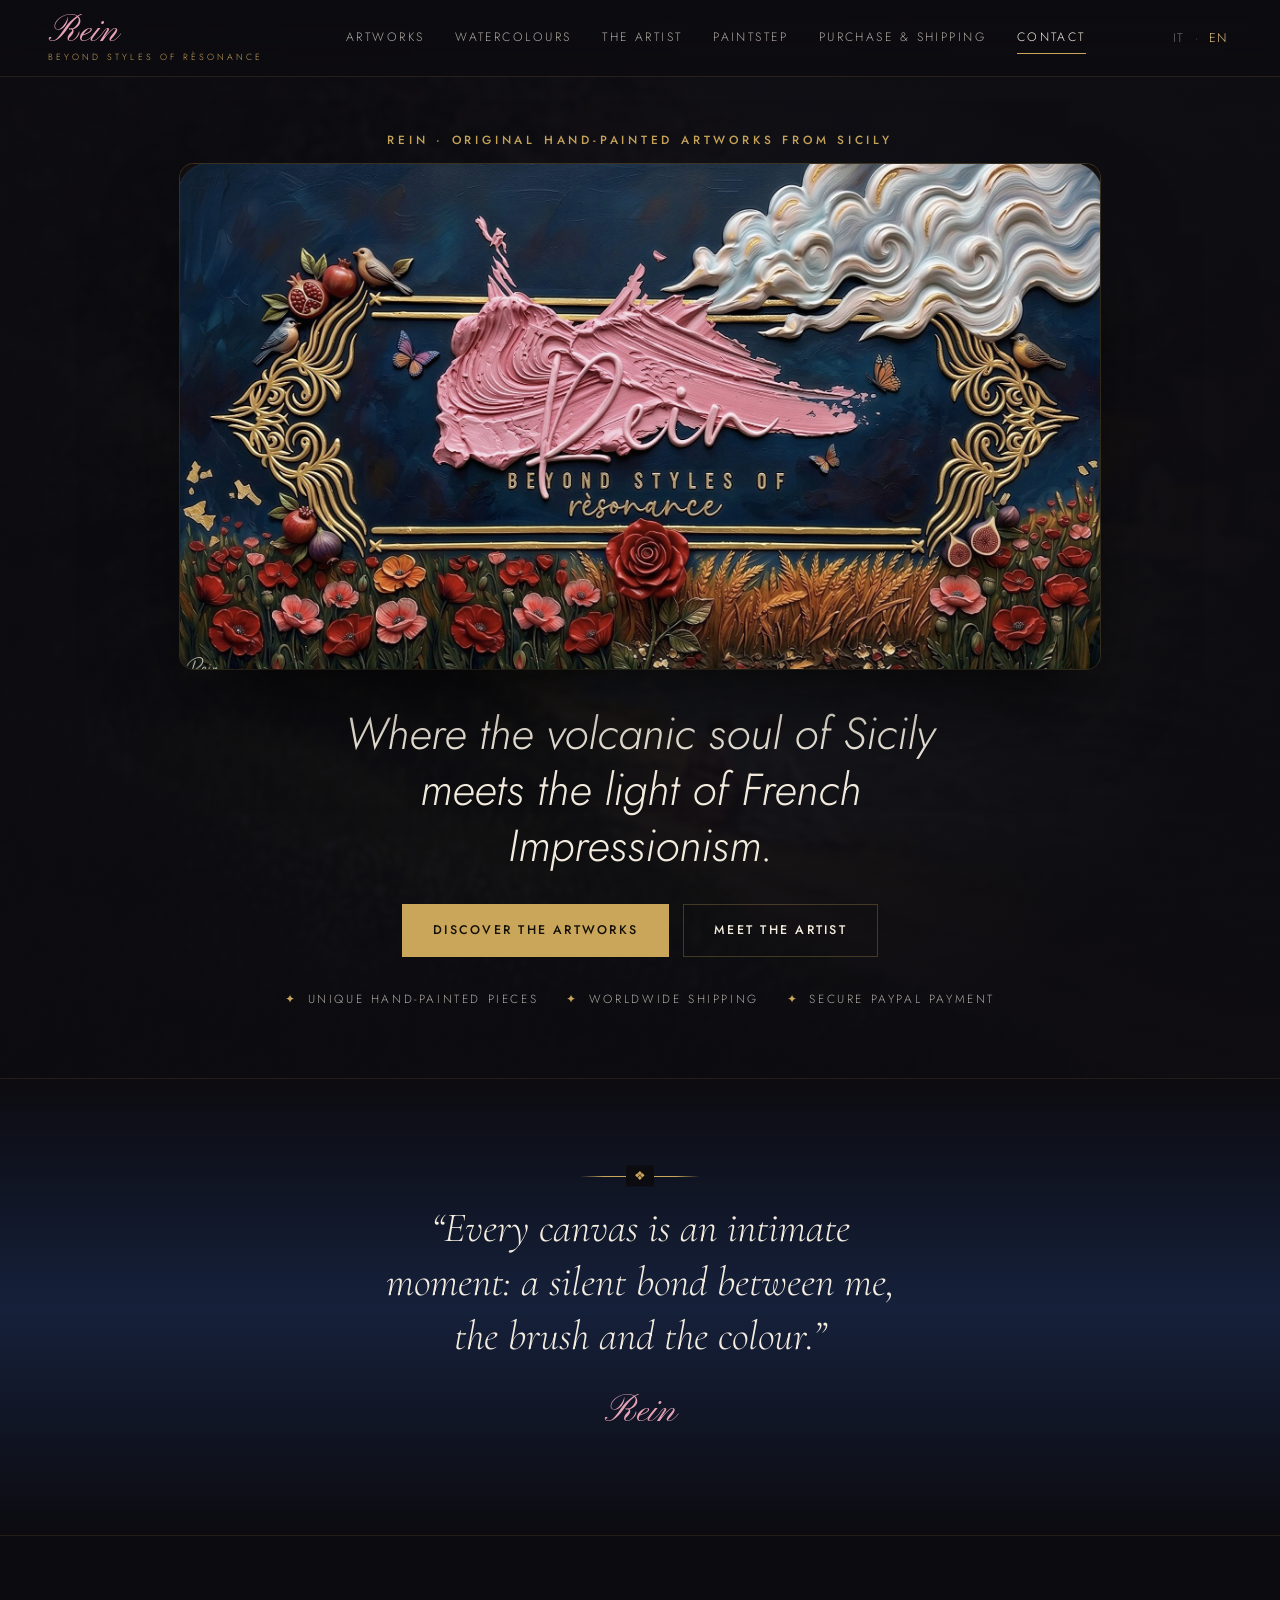
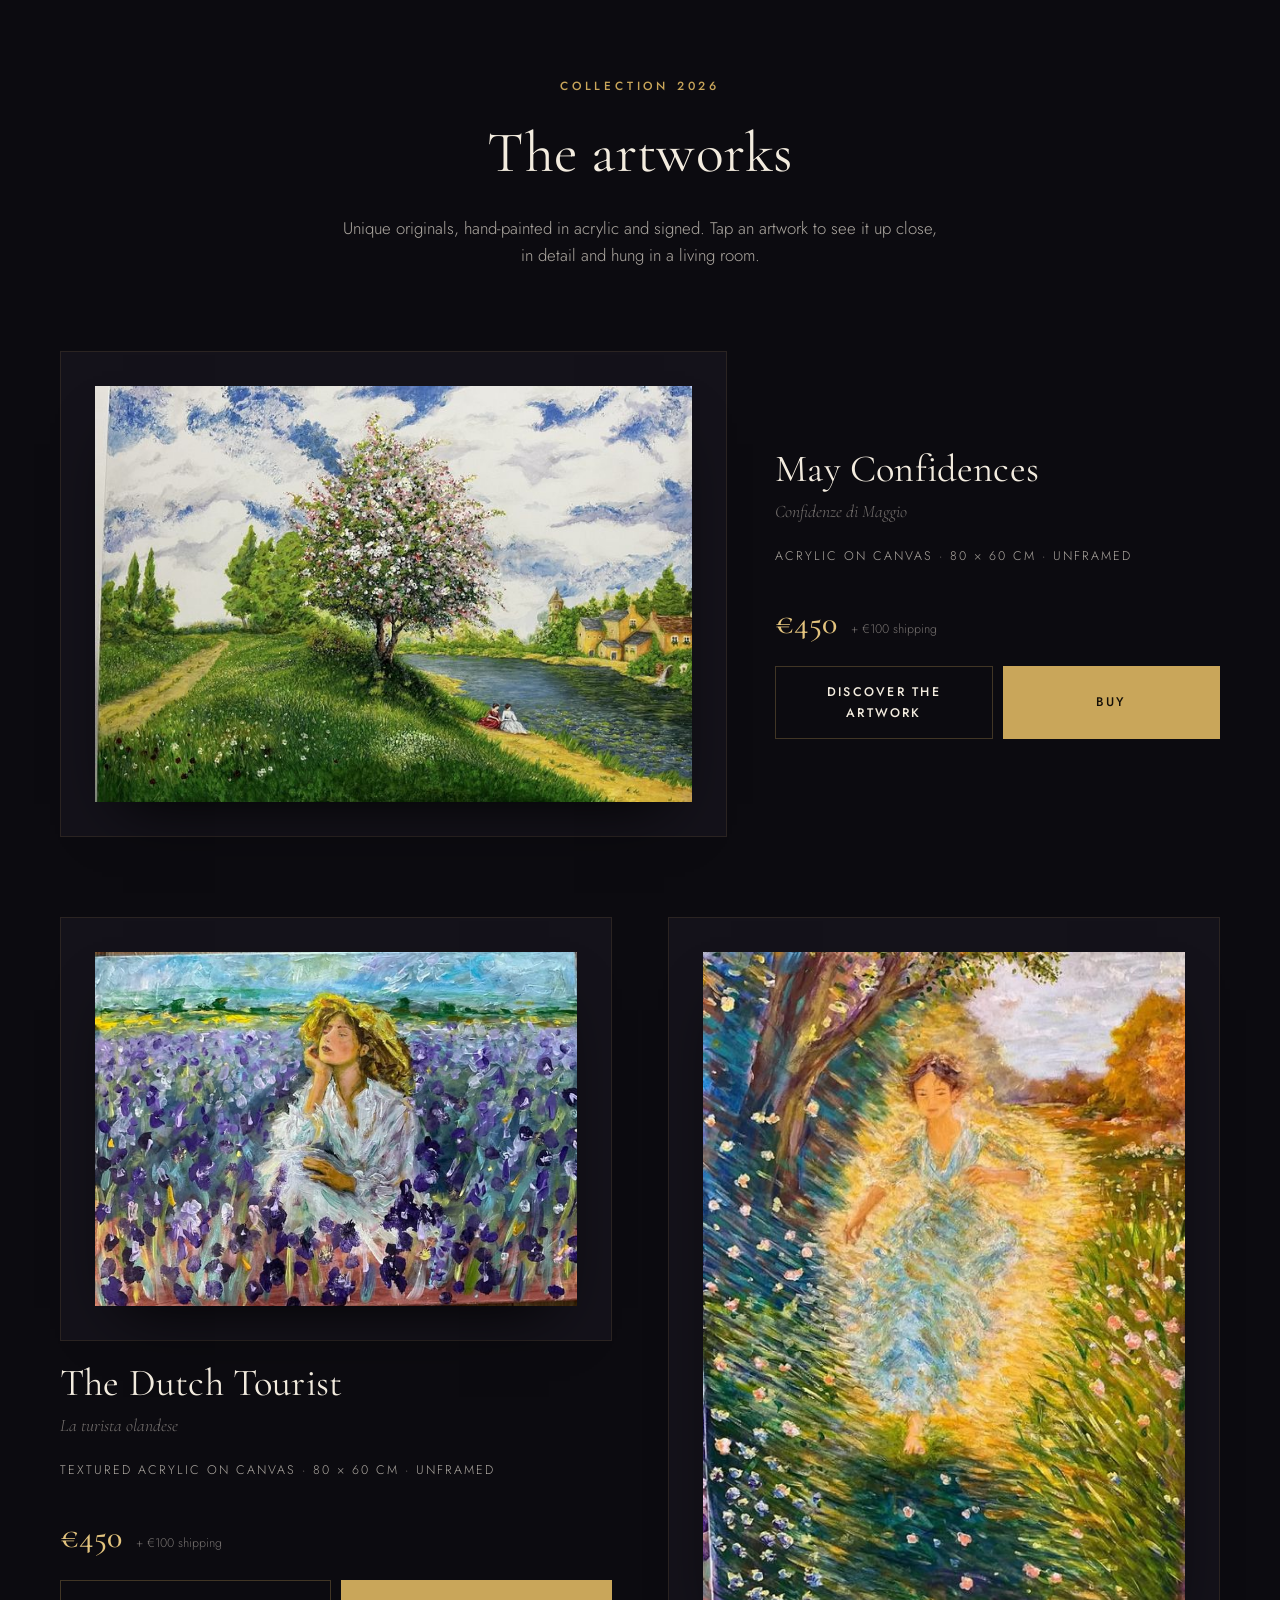
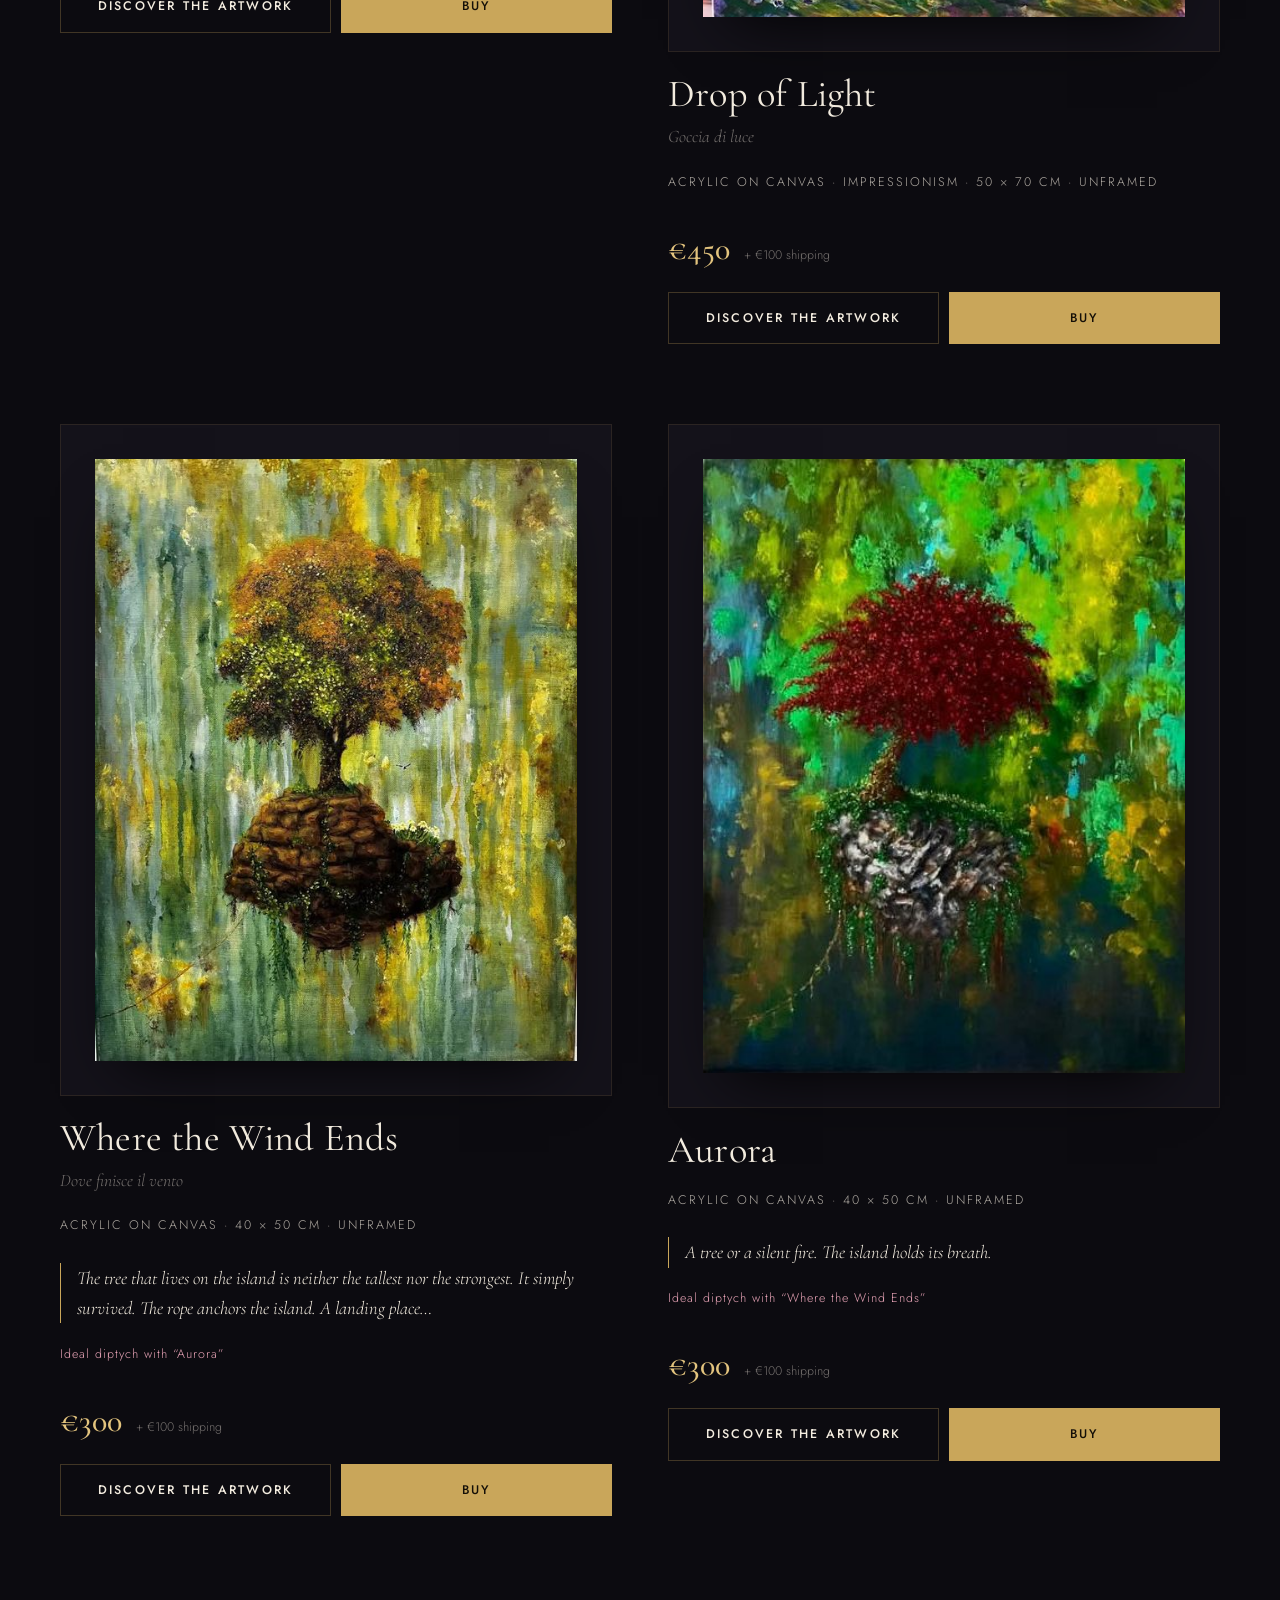
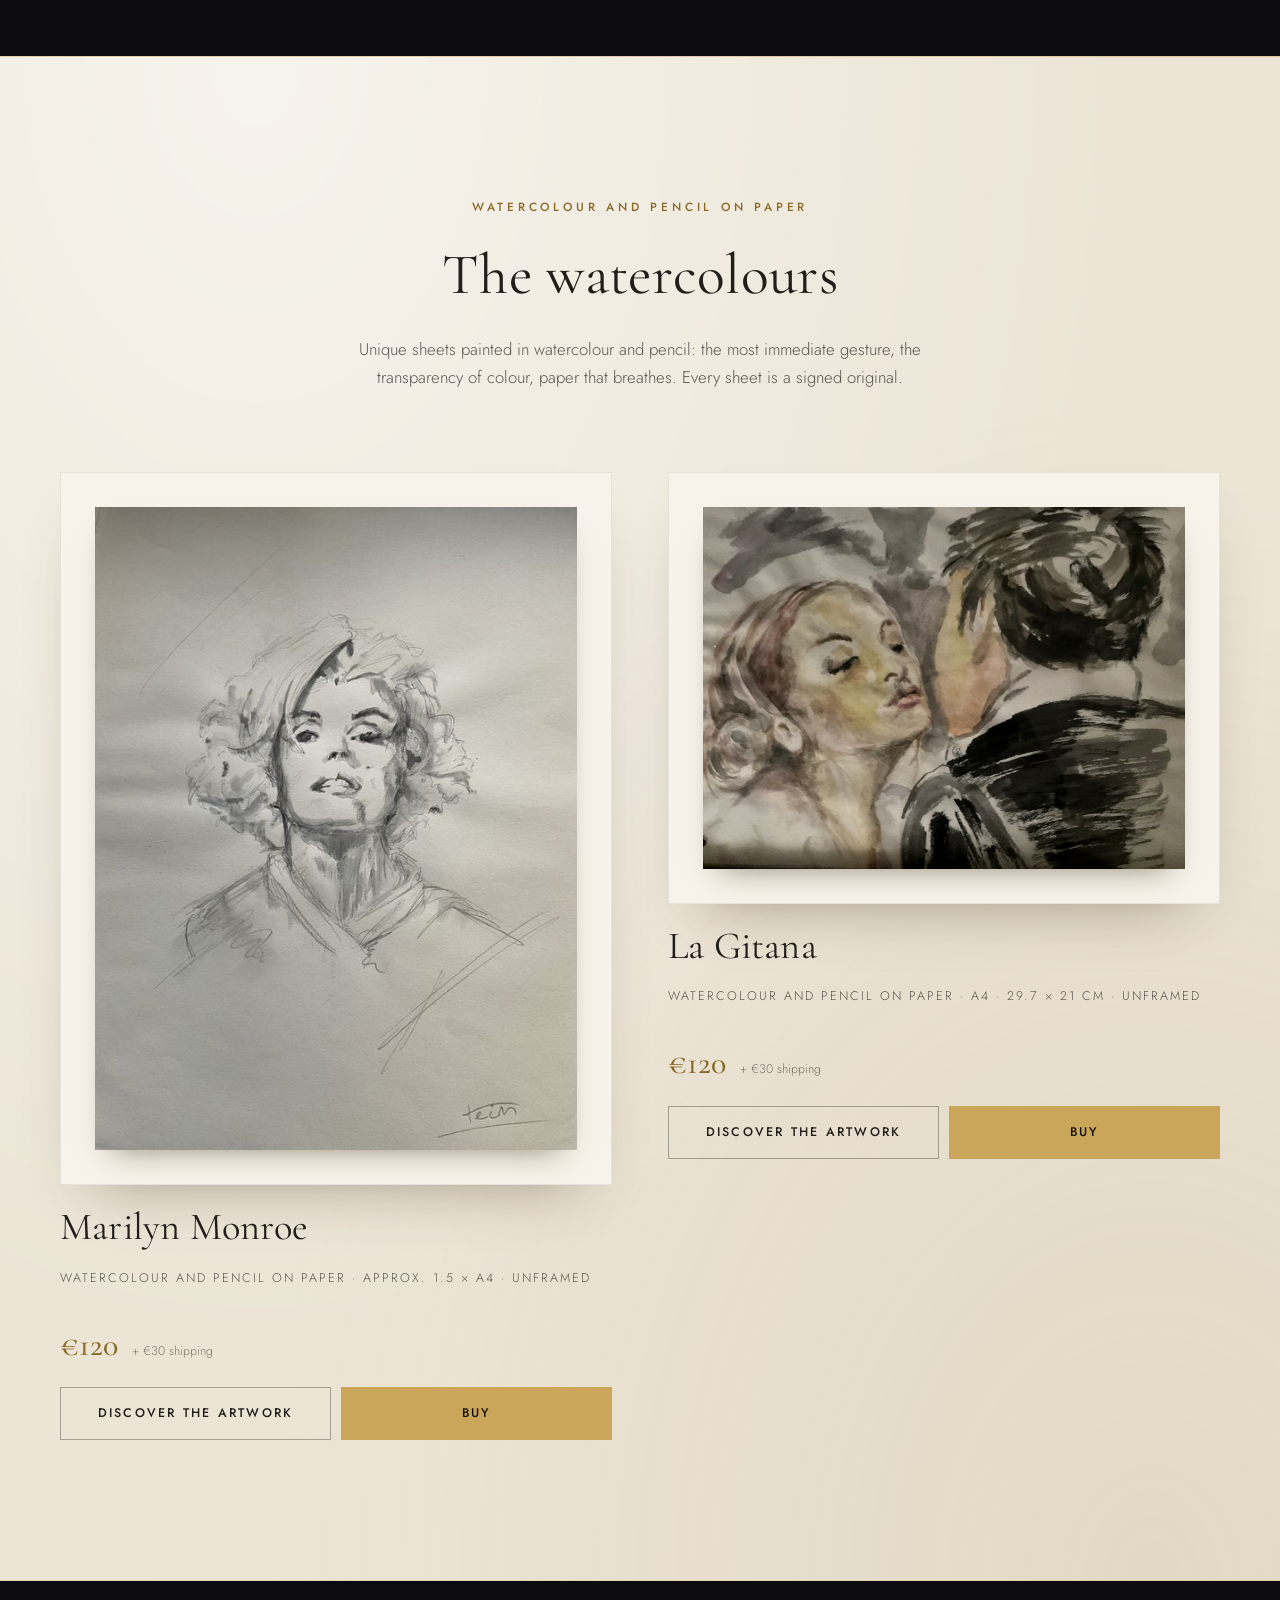
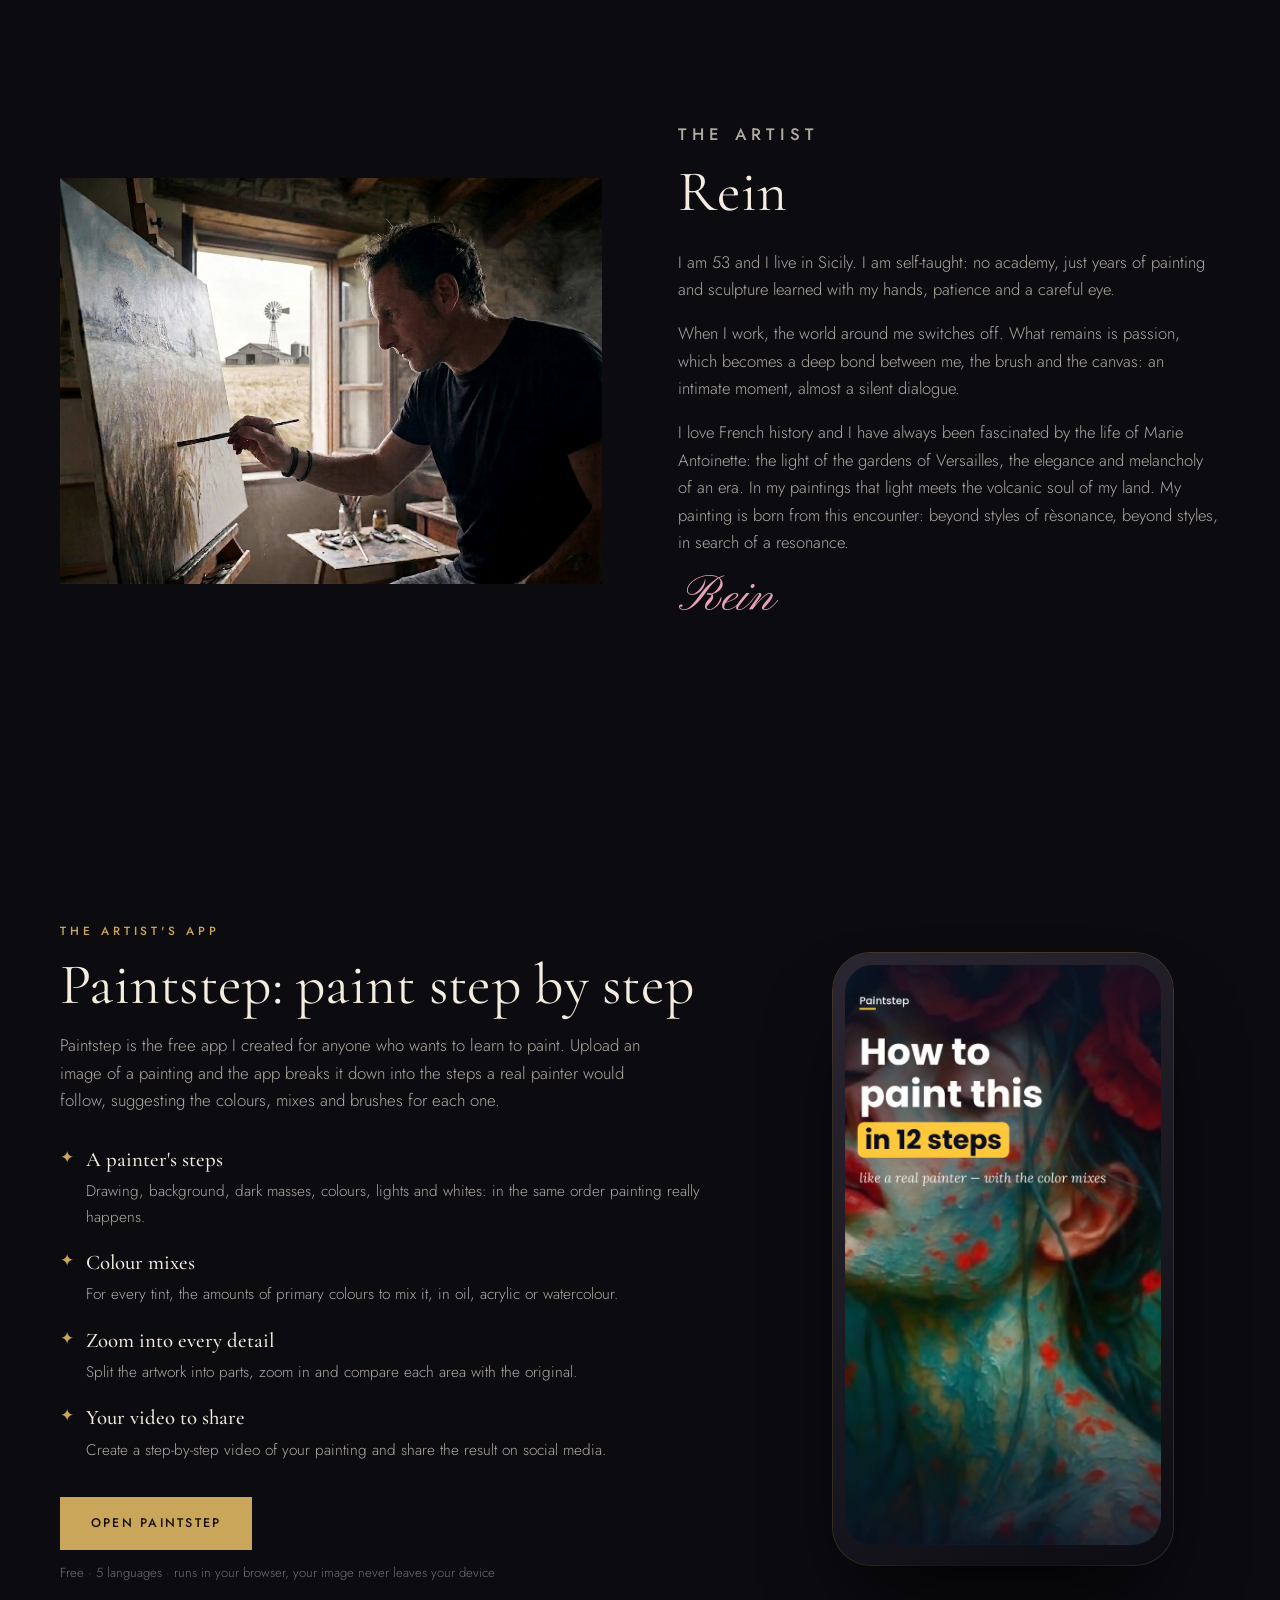
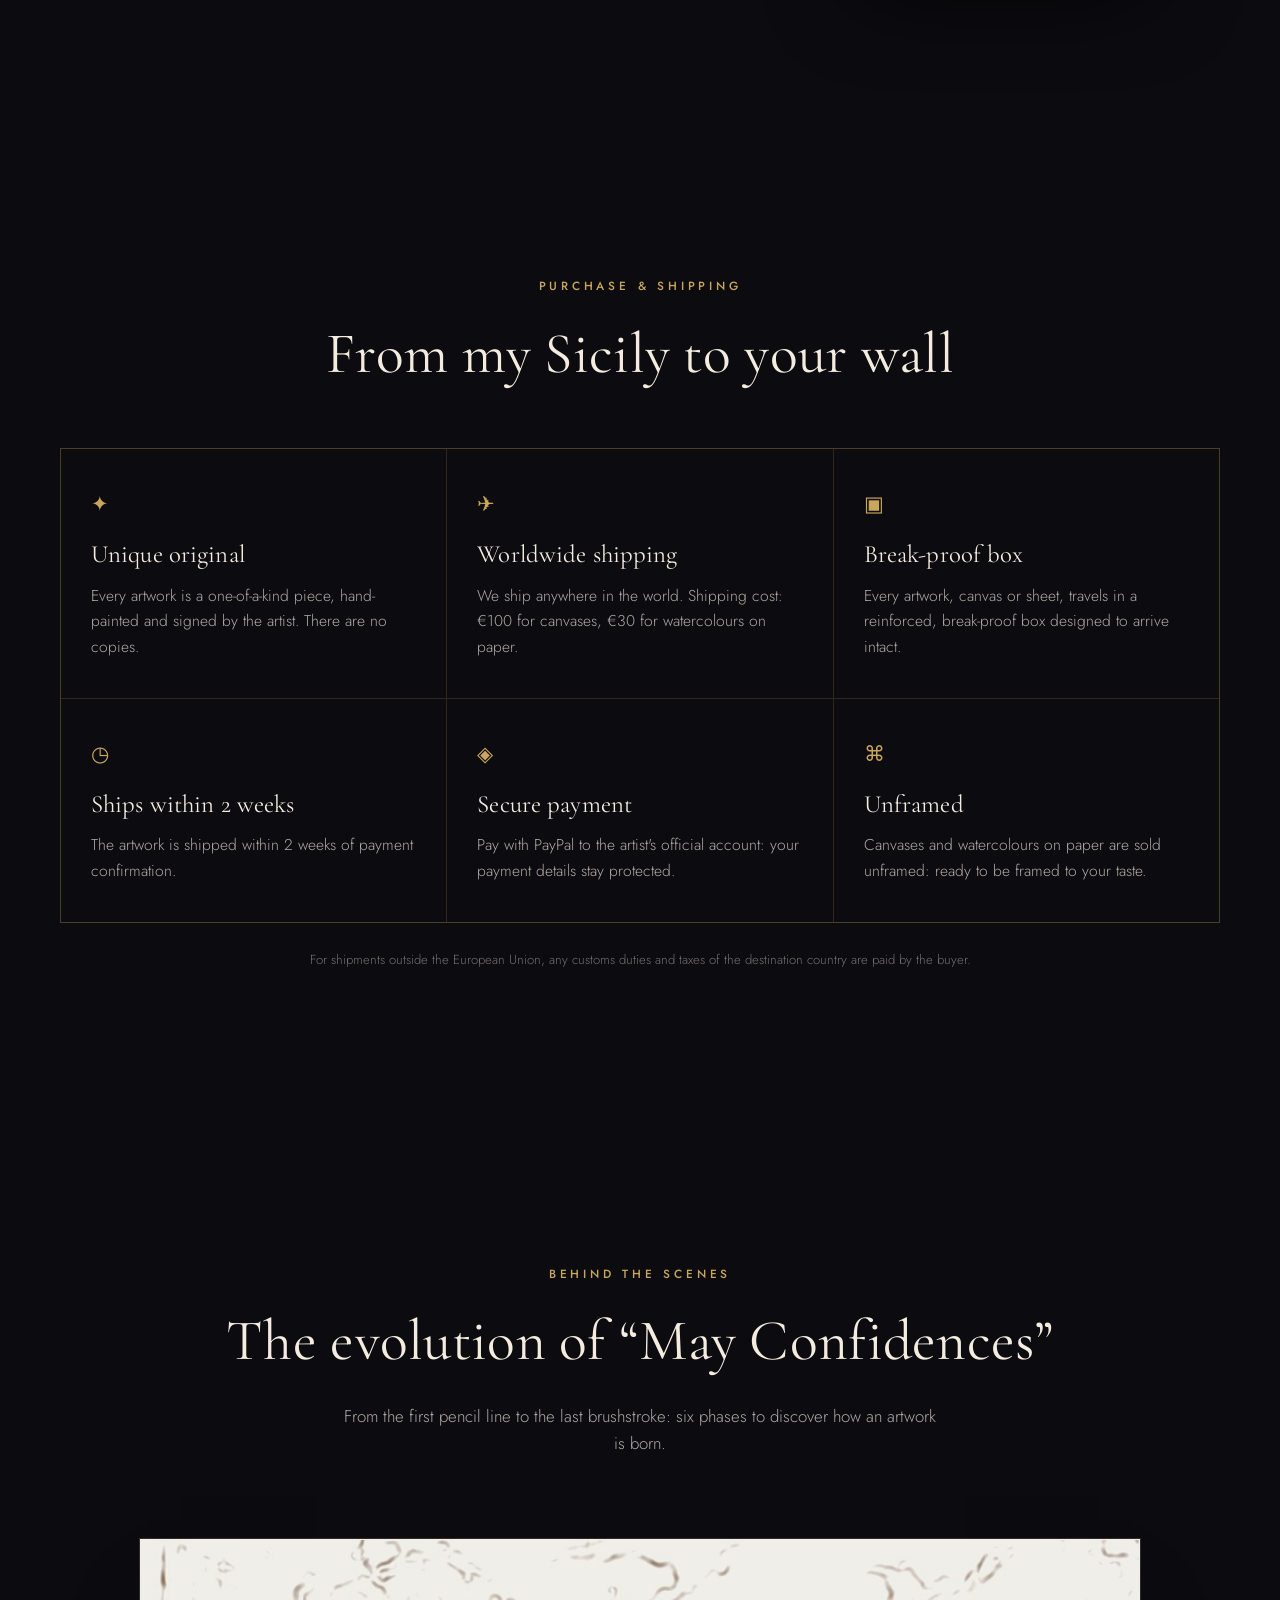
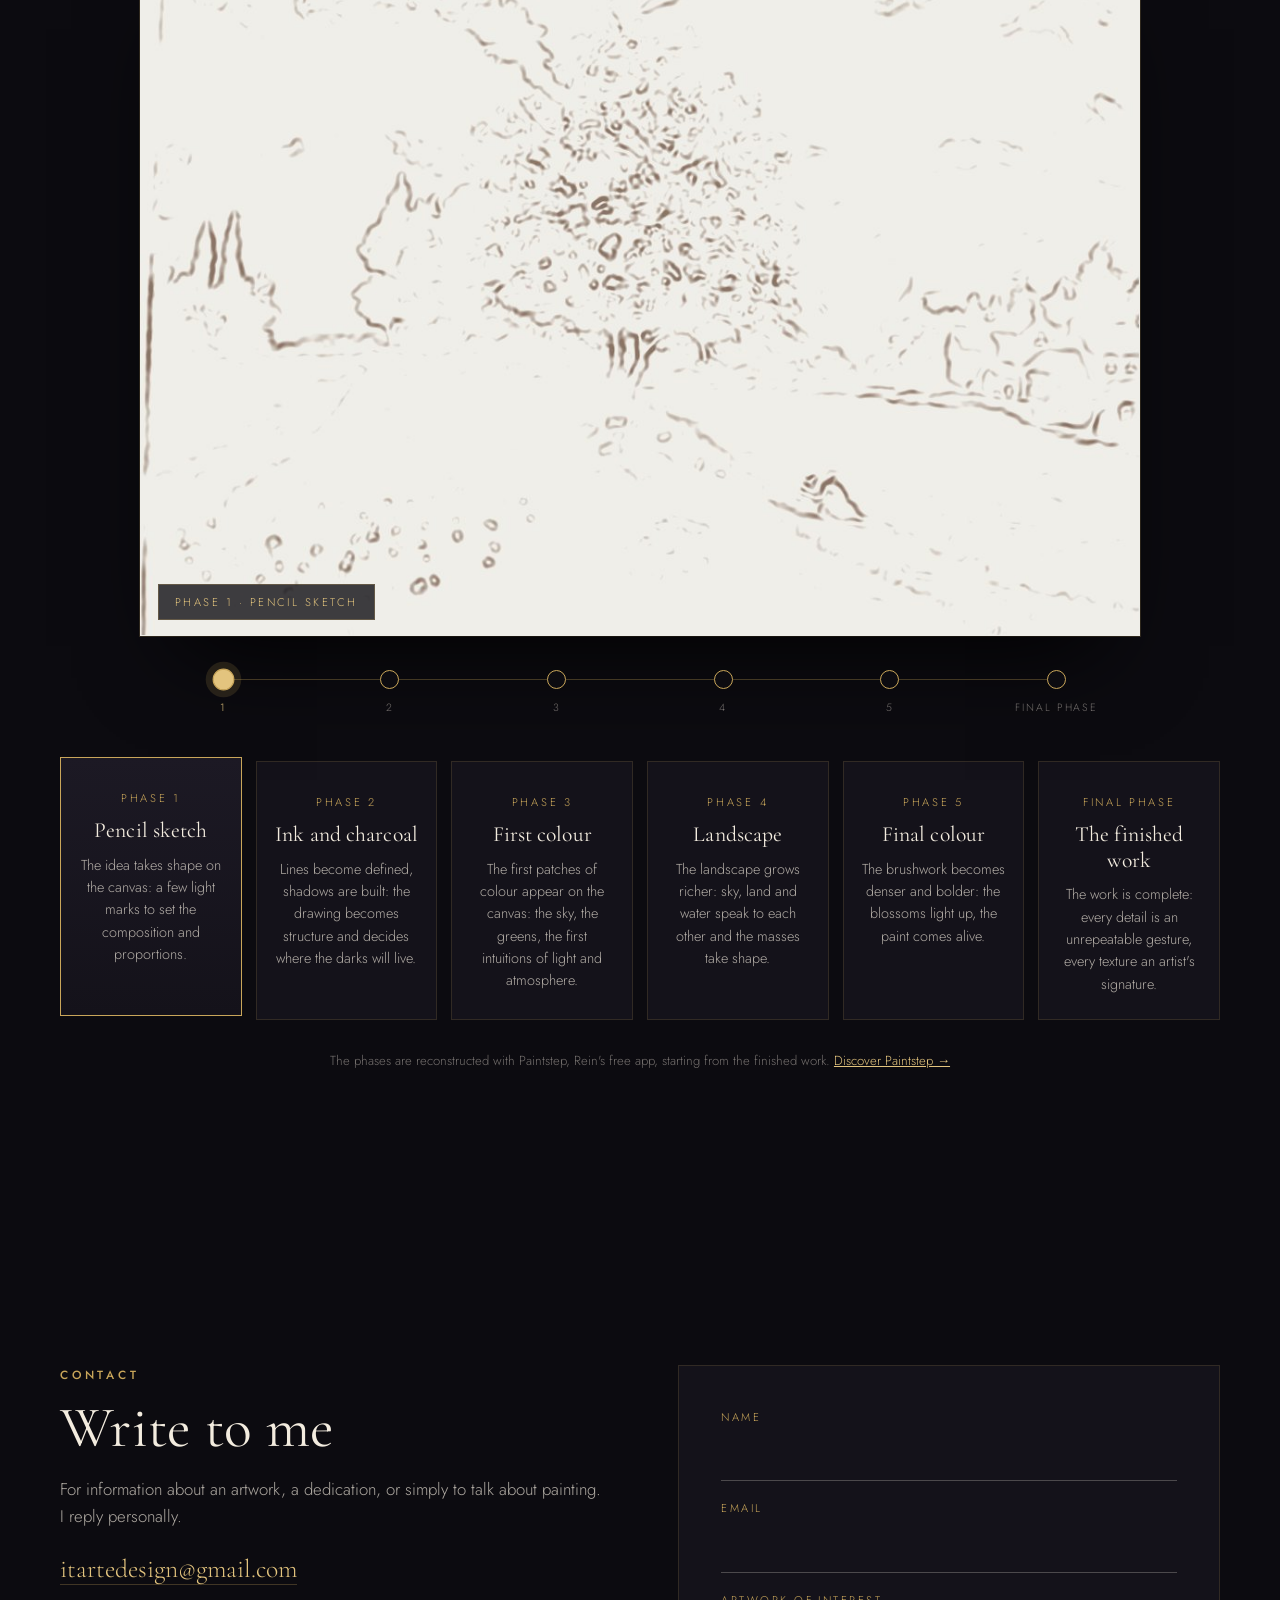
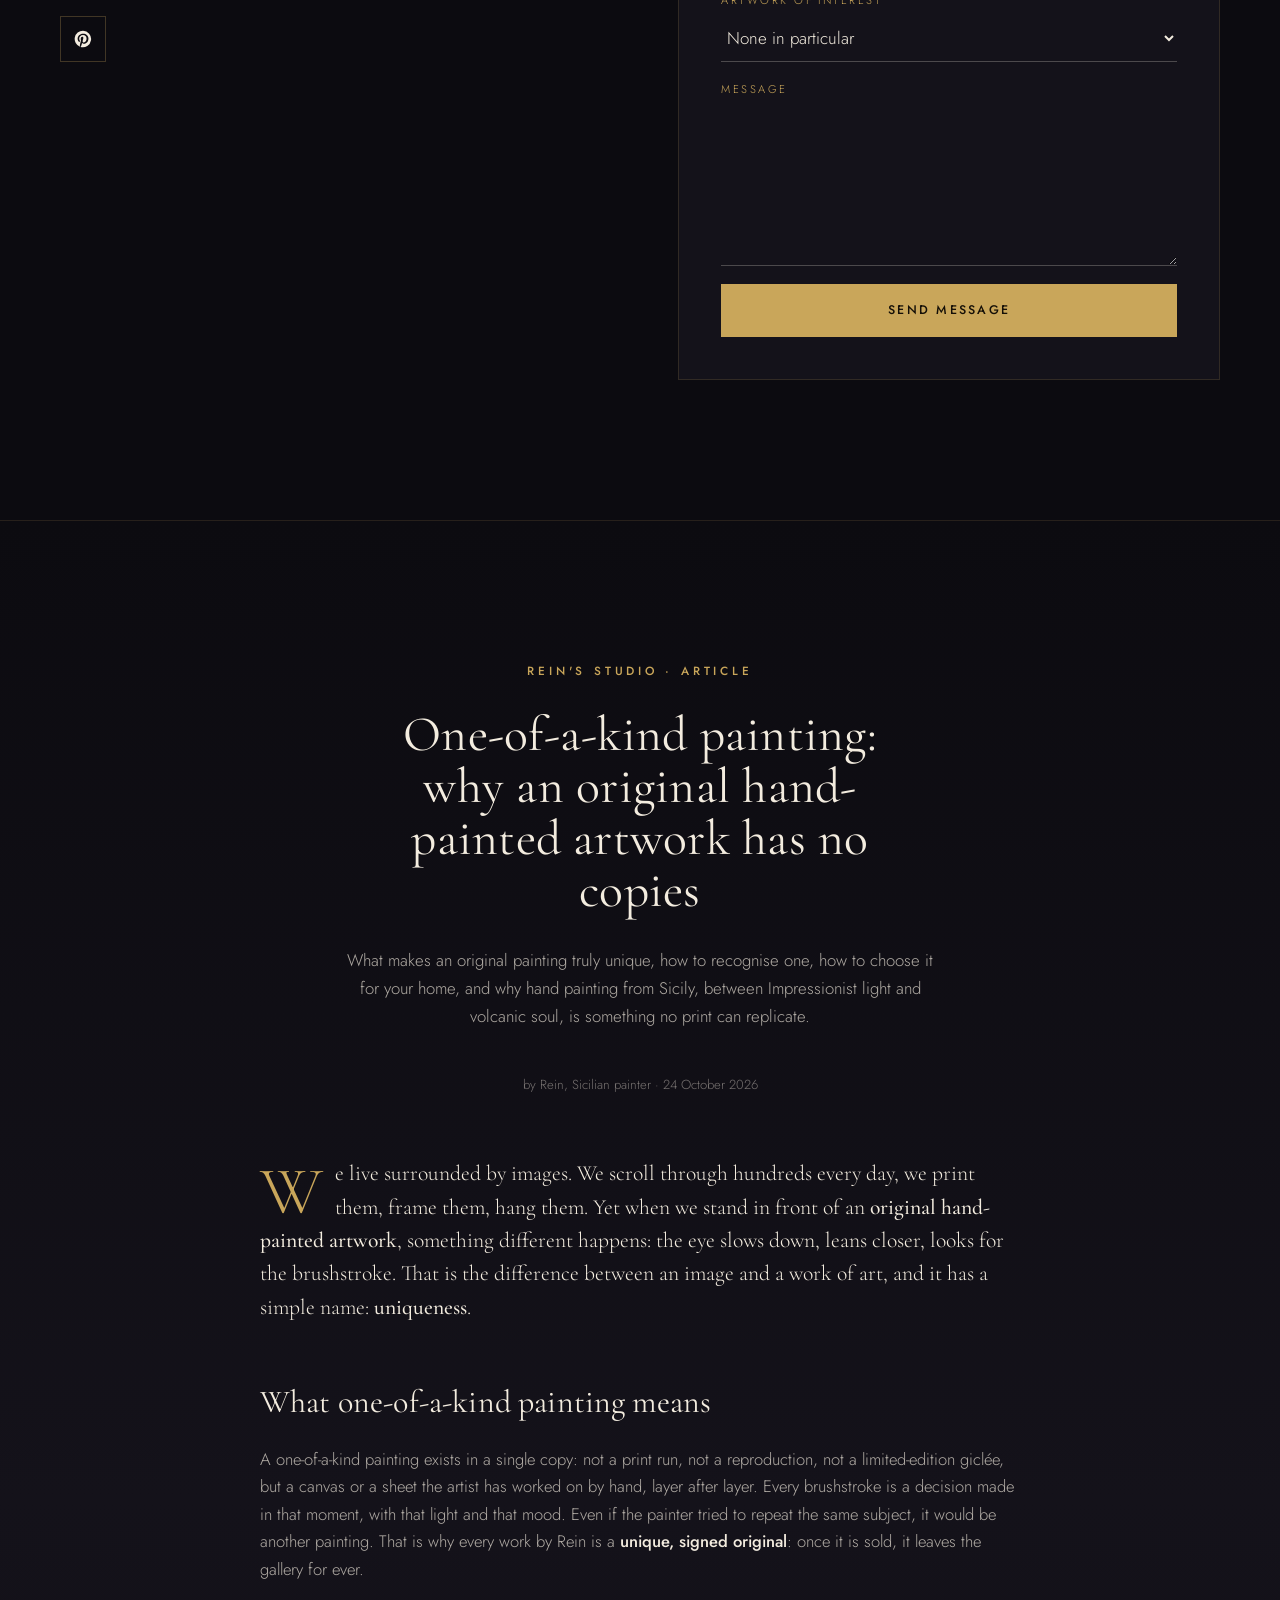
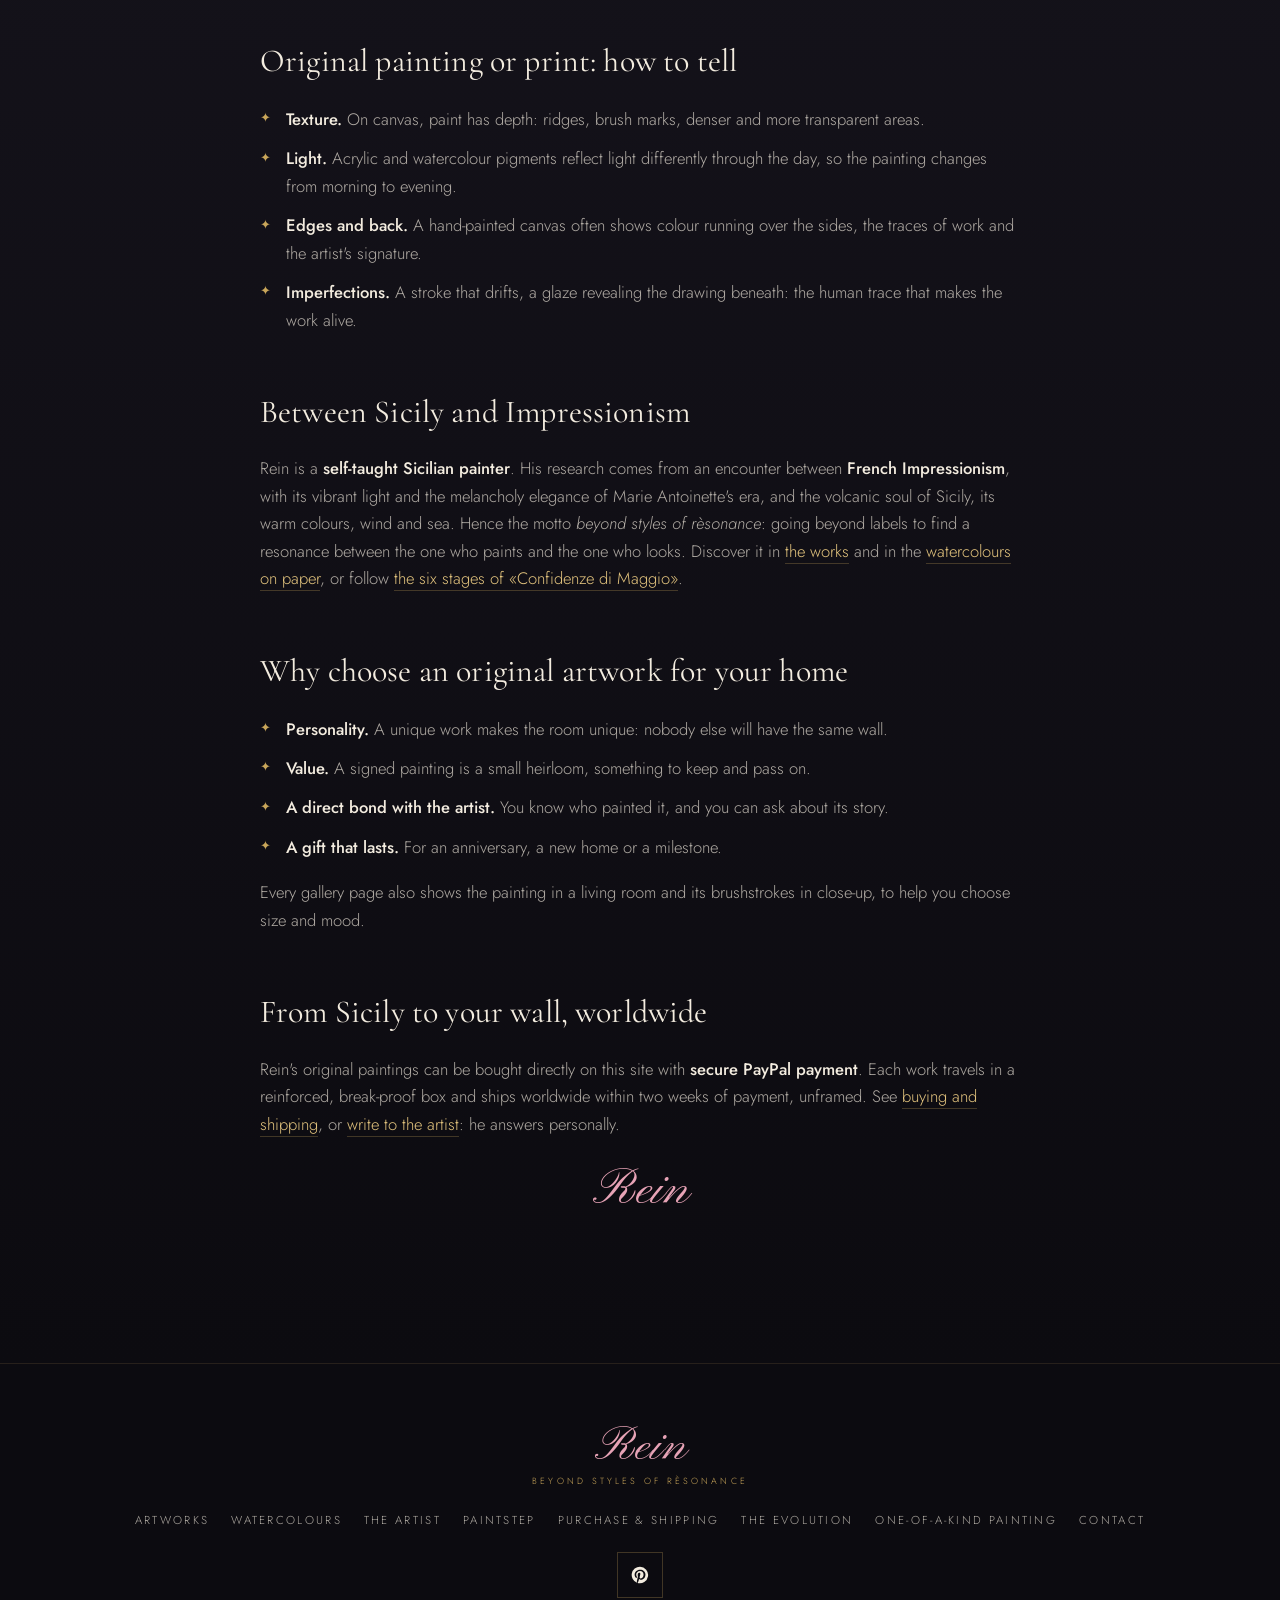
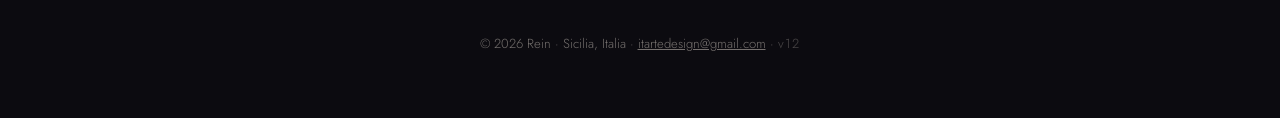
==== commit c2bdb92e: "Aggiunge in fondo alla pagina l'articolo SEO «Pittura unica» (IT/EN) con dati strutturati Article e " ====
--- a/index.html
+++ b/index.html
@@ -31,8 +31,9 @@
 <link href="https://fonts.googleapis.com" rel="preconnect"/>
 <link crossorigin="" href="https://fonts.gstatic.com" rel="preconnect"/>
 <link href="https://fonts.googleapis.com/css2?family=Cormorant+Garamond:ital,wght@0,400;0,500;0,600;1,400;1,500&amp;family=Jost:wght@300;400;500;600&amp;family=Pinyon+Script&amp;display=swap" rel="stylesheet"/>
-<link href="css/style.css?v=11" rel="stylesheet"/>
+<link href="css/style.css?v=12" rel="stylesheet"/>
 <script type="application/ld+json">{"@context": "https://schema.org", "@graph": [{"@type": "WebSite", "@id": "https://itartedesign-dot.github.io/rein/#site", "url": "https://itartedesign-dot.github.io/rein/", "name": "Rein · Beyond styles of rèsonance", "inLanguage": ["it", "en"], "publisher": {"@id": "https://itartedesign-dot.github.io/rein/#rein"}}, {"@type": "Person", "@id": "https://itartedesign-dot.github.io/rein/#rein", "name": "Rein", "url": "https://itartedesign-dot.github.io/rein/", "image": "https://itartedesign-dot.github.io/rein/img/rein-studio.jpg", "jobTitle": "Pittore autodidatta", "description": "Pittore autodidatta siciliano, 53 anni. Pittura e scultura; paesaggi e figure tra l'anima vulcanica della Sicilia e la luce dell'Impressionismo francese.", "email": "mailto:itartedesign@gmail.com", "address": {"@type": "PostalAddress", "addressRegion": "Sicilia", "addressCountry": "IT"}, "knowsAbout": ["Pittura acrilica", "Impressionismo", "Scultura", "Paesaggio"], "sameAs": ["https://pin.it/5HQPsNPj3"]}, {"@type": "SoftwareApplication", "name": "Paintstep", "url": "https://itartedesign-dot.github.io/Paintstep/", "applicationCategory": "DesignApplication", "operatingSystem": "Web", "offers": {"@type": "Offer", "price": 0, "priceCurrency": "EUR"}, "creator": {"@id": "https://itartedesign-dot.github.io/rein/#rein"}}, {"@type": ["Product", "VisualArtwork"], "@id": "https://itartedesign-dot.github.io/rein/#opera-confidenze", "name": "Confidenze di Maggio", "alternateName": "May Confidences", "description": "Sotto un melo in fiore, sulla riva di un fiume che scorre lento verso il borgo, due donne si scambiano parole che il vento non riesce a portare via. È la primavera come la dipingevano gli impressionisti: nuvole sfilacciate nel cielo, la luce che accende i gialli delle case, i papaveri sparsi nell'erba alta. Guardala da vicino: la chioma del melo è costruita tocco dopo tocco, fiore dopo fiore. Un'opera che riempie una parete di aria, colore e quiete.", "image": ["https://itartedesign-dot.github.io/rein/img/confidenze.jpg", "https://itartedesign-dot.github.io/rein/img/confidenze-room.jpg"], "url": "https://itartedesign-dot.github.io/rein/#opera-confidenze", "sku": "REIN-CONFIDENZE", "brand": {"@type": "Brand", "name": "Rein"}, "creator": {"@id": "https://itartedesign-dot.github.io/rein/#rein"}, "artMedium": "Acrilico su tela", "artworkSurface": "Tela", "artform": "Pittura", "offers": {"@type": "Offer", "url": "https://itartedesign-dot.github.io/rein/#opera-confidenze", "price": 450, "priceCurrency": "EUR", "itemCondition": "https://schema.org/NewCondition", "availability": "https://schema.org/InStock", "seller": {"@id": "https://itartedesign-dot.github.io/rein/#rein"}, "shippingDetails": {"@type": "OfferShippingDetails", "shippingRate": {"@type": "MonetaryAmount", "value": 100, "currency": "EUR"}, "deliveryTime": {"@type": "ShippingDeliveryTime", "handlingTime": {"@type": "QuantitativeValue", "minValue": 1, "maxValue": 14, "unitCode": "DAY"}, "transitTime": {"@type": "QuantitativeValue", "minValue": 3, "maxValue": 10, "unitCode": "DAY"}}, "shippingDestination": [{"@type": "DefinedRegion", "addressCountry": "IT"}, {"@type": "DefinedRegion", "addressCountry": "FR"}, {"@type": "DefinedRegion", "addressCountry": "DE"}, {"@type": "DefinedRegion", "addressCountry": "ES"}, {"@type": "DefinedRegion", "addressCountry": "PT"}, {"@type": "DefinedRegion", "addressCountry": "NL"}, {"@type": "DefinedRegion", "addressCountry": "BE"}, {"@type": "DefinedRegion", "addressCountry": "LU"}, {"@type": "DefinedRegion", "addressCountry": "AT"}, {"@type": "DefinedRegion", "addressCountry": "IE"}, {"@type": "DefinedRegion", "addressCountry": "DK"}, {"@type": "DefinedRegion", "addressCountry": "SE"}, {"@type": "DefinedRegion", "addressCountry": "FI"}, {"@type": "DefinedRegion", "addressCountry": "PL"}, {"@type": "DefinedRegion", "addressCountry": "CZ"}, {"@type": "DefinedRegion", "addressCountry": "SK"}, {"@type": "DefinedRegion", "addressCountry": "SI"}, {"@type": "DefinedRegion", "addressCountry": "HR"}, {"@type": "DefinedRegion", "addressCountry": "HU"}, {"@type": "DefinedRegion", "addressCountry": "RO"}, {"@type": "DefinedRegion", "addressCountry": "BG"}, {"@type": "DefinedRegion", "addressCountry": "GR"}, {"@type": "DefinedRegion", "addressCountry": "CY"}, {"@type": "DefinedRegion", "addressCountry": "MT"}, {"@type": "DefinedRegion", "addressCountry": "EE"}, {"@type": "DefinedRegion", "addressCountry": "LV"}, {"@type": "DefinedRegion", "addressCountry": "LT"}, {"@type": "DefinedRegion", "addressCountry": "GB"}, {"@type": "DefinedRegion", "addressCountry": "CH"}, {"@type": "DefinedRegion", "addressCountry": "NO"}, {"@type": "DefinedRegion", "addressCountry": "US"}, {"@type": "DefinedRegion", "addressCountry": "CA"}, {"@type": "DefinedRegion", "addressCountry": "AU"}, {"@type": "DefinedRegion", "addressCountry": "NZ"}, {"@type": "DefinedRegion", "addressCountry": "JP"}, {"@type": "DefinedRegion", "addressCountry": "KR"}, {"@type": "DefinedRegion", "addressCountry": "SG"}, {"@type": "DefinedRegion", "addressCountry": "HK"}, {"@type": "DefinedRegion", "addressCountry": "AE"}, {"@type": "DefinedRegion", "addressCountry": "IL"}, {"@type": "DefinedRegion", "addressCountry": "BR"}, {"@type": "DefinedRegion", "addressCountry": "MX"}, {"@type": "DefinedRegion", "addressCountry": "AR"}, {"@type": "DefinedRegion", "addressCountry": "ZA"}]}}, "width": {"@type": "Distance", "name": "80 cm"}, "height": {"@type": "Distance", "name": "60 cm"}}, {"@type": ["Product", "VisualArtwork"], "@id": "https://itartedesign-dot.github.io/rein/#opera-turista", "name": "La turista olandese", "alternateName": "The Dutch Tourist", "description": "Una giovane donna si ferma in un campo di iris viola, il mento appoggiato alla mano, lo sguardo perso oltre l'orizzonte. La pittura è materica, stesa a spatola e pennello: la veste bianca vibra di riflessi verdi e lilla, i fiori sono gesti densi di colore che si sollevano dalla tela e catturano la luce. Un ritratto di viaggio e di pensiero, sospeso tra paesaggio e intimità.", "image": ["https://itartedesign-dot.github.io/rein/img/turista.jpg", "https://itartedesign-dot.github.io/rein/img/turista-room.jpg"], "url": "https://itartedesign-dot.github.io/rein/#opera-turista", "sku": "REIN-TURISTA", "brand": {"@type": "Brand", "name": "Rein"}, "creator": {"@id": "https://itartedesign-dot.github.io/rein/#rein"}, "artMedium": "Acrilico materico su tela", "artworkSurface": "Tela", "artform": "Pittura", "offers": {"@type": "Offer", "url": "https://itartedesign-dot.github.io/rein/#opera-turista", "price": 450, "priceCurrency": "EUR", "itemCondition": "https://schema.org/NewCondition", "availability": "https://schema.org/InStock", "seller": {"@id": "https://itartedesign-dot.github.io/rein/#rein"}, "shippingDetails": {"@type": "OfferShippingDetails", "shippingRate": {"@type": "MonetaryAmount", "value": 100, "currency": "EUR"}, "deliveryTime": {"@type": "ShippingDeliveryTime", "handlingTime": {"@type": "QuantitativeValue", "minValue": 1, "maxValue": 14, "unitCode": "DAY"}, "transitTime": {"@type": "QuantitativeValue", "minValue": 3, "maxValue": 10, "unitCode": "DAY"}}, "shippingDestination": [{"@type": "DefinedRegion", "addressCountry": "IT"}, {"@type": "DefinedRegion", "addressCountry": "FR"}, {"@type": "DefinedRegion", "addressCountry": "DE"}, {"@type": "DefinedRegion", "addressCountry": "ES"}, {"@type": "DefinedRegion", "addressCountry": "PT"}, {"@type": "DefinedRegion", "addressCountry": "NL"}, {"@type": "DefinedRegion", "addressCountry": "BE"}, {"@type": "DefinedRegion", "addressCountry": "LU"}, {"@type": "DefinedRegion", "addressCountry": "AT"}, {"@type": "DefinedRegion", "addressCountry": "IE"}, {"@type": "DefinedRegion", "addressCountry": "DK"}, {"@type": "DefinedRegion", "addressCountry": "SE"}, {"@type": "DefinedRegion", "addressCountry": "FI"}, {"@type": "DefinedRegion", "addressCountry": "PL"}, {"@type": "DefinedRegion", "addressCountry": "CZ"}, {"@type": "DefinedRegion", "addressCountry": "SK"}, {"@type": "DefinedRegion", "addressCountry": "SI"}, {"@type": "DefinedRegion", "addressCountry": "HR"}, {"@type": "DefinedRegion", "addressCountry": "HU"}, {"@type": "DefinedRegion", "addressCountry": "RO"}, {"@type": "DefinedRegion", "addressCountry": "BG"}, {"@type": "DefinedRegion", "addressCountry": "GR"}, {"@type": "DefinedRegion", "addressCountry": "CY"}, {"@type": "DefinedRegion", "addressCountry": "MT"}, {"@type": "DefinedRegion", "addressCountry": "EE"}, {"@type": "DefinedRegion", "addressCountry": "LV"}, {"@type": "DefinedRegion", "addressCountry": "LT"}, {"@type": "DefinedRegion", "addressCountry": "GB"}, {"@type": "DefinedRegion", "addressCountry": "CH"}, {"@type": "DefinedRegion", "addressCountry": "NO"}, {"@type": "DefinedRegion", "addressCountry": "US"}, {"@type": "DefinedRegion", "addressCountry": "CA"}, {"@type": "DefinedRegion", "addressCountry": "AU"}, {"@type": "DefinedRegion", "addressCountry": "NZ"}, {"@type": "DefinedRegion", "addressCountry": "JP"}, {"@type": "DefinedRegion", "addressCountry": "KR"}, {"@type": "DefinedRegion", "addressCountry": "SG"}, {"@type": "DefinedRegion", "addressCountry": "HK"}, {"@type": "DefinedRegion", "addressCountry": "AE"}, {"@type": "DefinedRegion", "addressCountry": "IL"}, {"@type": "DefinedRegion", "addressCountry": "BR"}, {"@type": "DefinedRegion", "addressCountry": "MX"}, {"@type": "DefinedRegion", "addressCountry": "AR"}, {"@type": "DefinedRegion", "addressCountry": "ZA"}]}}, "width": {"@type": "Distance", "name": "80 cm"}, "height": {"@type": "Distance", "name": "60 cm"}}, {"@type": ["Product", "VisualArtwork"], "@id": "https://itartedesign-dot.github.io/rein/#opera-goccia", "name": "Goccia di luce", "alternateName": "Drop of Light", "description": "Una ragazza corre a piedi nudi lungo un sentiero d'oro, avvolta in un abito azzurro che sembra fatto della stessa luce che attraversa. L'erba si piega al suo passaggio, i fiori si accendono come scintille, l'autunno arde sulla riva del fiume. È il linguaggio dell'Impressionismo — pennellate brevi, vibranti, piene di sole — al servizio di un istante di pura leggerezza.", "image": ["https://itartedesign-dot.github.io/rein/img/goccia.jpg", "https://itartedesign-dot.github.io/rein/img/goccia-room.jpg"], "url": "https://itartedesign-dot.github.io/rein/#opera-goccia", "sku": "REIN-GOCCIA", "brand": {"@type": "Brand", "name": "Rein"}, "creator": {"@id": "https://itartedesign-dot.github.io/rein/#rein"}, "artMedium": "Acrilico su tela · Impressionismo", "artworkSurface": "Tela", "artform": "Pittura", "offers": {"@type": "Offer", "url": "https://itartedesign-dot.github.io/rein/#opera-goccia", "price": 450, "priceCurrency": "EUR", "itemCondition": "https://schema.org/NewCondition", "availability": "https://schema.org/InStock", "seller": {"@id": "https://itartedesign-dot.github.io/rein/#rein"}, "shippingDetails": {"@type": "OfferShippingDetails", "shippingRate": {"@type": "MonetaryAmount", "value": 100, "currency": "EUR"}, "deliveryTime": {"@type": "ShippingDeliveryTime", "handlingTime": {"@type": "QuantitativeValue", "minValue": 1, "maxValue": 14, "unitCode": "DAY"}, "transitTime": {"@type": "QuantitativeValue", "minValue": 3, "maxValue": 10, "unitCode": "DAY"}}, "shippingDestination": [{"@type": "DefinedRegion", "addressCountry": "IT"}, {"@type": "DefinedRegion", "addressCountry": "FR"}, {"@type": "DefinedRegion", "addressCountry": "DE"}, {"@type": "DefinedRegion", "addressCountry": "ES"}, {"@type": "DefinedRegion", "addressCountry": "PT"}, {"@type": "DefinedRegion", "addressCountry": "NL"}, {"@type": "DefinedRegion", "addressCountry": "BE"}, {"@type": "DefinedRegion", "addressCountry": "LU"}, {"@type": "DefinedRegion", "addressCountry": "AT"}, {"@type": "DefinedRegion", "addressCountry": "IE"}, {"@type": "DefinedRegion", "addressCountry": "DK"}, {"@type": "DefinedRegion", "addressCountry": "SE"}, {"@type": "DefinedRegion", "addressCountry": "FI"}, {"@type": "DefinedRegion", "addressCountry": "PL"}, {"@type": "DefinedRegion", "addressCountry": "CZ"}, {"@type": "DefinedRegion", "addressCountry": "SK"}, {"@type": "DefinedRegion", "addressCountry": "SI"}, {"@type": "DefinedRegion", "addressCountry": "HR"}, {"@type": "DefinedRegion", "addressCountry": "HU"}, {"@type": "DefinedRegion", "addressCountry": "RO"}, {"@type": "DefinedRegion", "addressCountry": "BG"}, {"@type": "DefinedRegion", "addressCountry": "GR"}, {"@type": "DefinedRegion", "addressCountry": "CY"}, {"@type": "DefinedRegion", "addressCountry": "MT"}, {"@type": "DefinedRegion", "addressCountry": "EE"}, {"@type": "DefinedRegion", "addressCountry": "LV"}, {"@type": "DefinedRegion", "addressCountry": "LT"}, {"@type": "DefinedRegion", "addressCountry": "GB"}, {"@type": "DefinedRegion", "addressCountry": "CH"}, {"@type": "DefinedRegion", "addressCountry": "NO"}, {"@type": "DefinedRegion", "addressCountry": "US"}, {"@type": "DefinedRegion", "addressCountry": "CA"}, {"@type": "DefinedRegion", "addressCountry": "AU"}, {"@type": "DefinedRegion", "addressCountry": "NZ"}, {"@type": "DefinedRegion", "addressCountry": "JP"}, {"@type": "DefinedRegion", "addressCountry": "KR"}, {"@type": "DefinedRegion", "addressCountry": "SG"}, {"@type": "DefinedRegion", "addressCountry": "HK"}, {"@type": "DefinedRegion", "addressCountry": "AE"}, {"@type": "DefinedRegion", "addressCountry": "IL"}, {"@type": "DefinedRegion", "addressCountry": "BR"}, {"@type": "DefinedRegion", "addressCountry": "MX"}, {"@type": "DefinedRegion", "addressCountry": "AR"}, {"@type": "DefinedRegion", "addressCountry": "ZA"}]}}, "width": {"@type": "Distance", "name": "50 cm"}, "height": {"@type": "Distance", "name": "70 cm"}}, {"@type": ["Product", "VisualArtwork"], "@id": "https://itartedesign-dot.github.io/rein/#opera-vento", "name": "Dove finisce il vento", "alternateName": "Where the Wind Ends", "description": "Un'isola di roccia sospesa nel verde, un albero che vi ha messo radici, una corda sottile che la tiene legata al mondo. Fondi colati e trasparenti, dettagli minuti — le margherite, l'edera, un uccello in volo — per un'opera che parla di resistenza e di approdi. Forma un dittico ideale con «Aurora».", "image": ["https://itartedesign-dot.github.io/rein/img/vento.jpg", "https://itartedesign-dot.github.io/rein/img/vento-room.jpg"], "url": "https://itartedesign-dot.github.io/rein/#opera-vento", "sku": "REIN-VENTO", "brand": {"@type": "Brand", "name": "Rein"}, "creator": {"@id": "https://itartedesign-dot.github.io/rein/#rein"}, "artMedium": "Acrilico su tela", "artworkSurface": "Tela", "artform": "Pittura", "offers": {"@type": "Offer", "url": "https://itartedesign-dot.github.io/rein/#opera-vento", "price": 300, "priceCurrency": "EUR", "itemCondition": "https://schema.org/NewCondition", "availability": "https://schema.org/InStock", "seller": {"@id": "https://itartedesign-dot.github.io/rein/#rein"}, "shippingDetails": {"@type": "OfferShippingDetails", "shippingRate": {"@type": "MonetaryAmount", "value": 100, "currency": "EUR"}, "deliveryTime": {"@type": "ShippingDeliveryTime", "handlingTime": {"@type": "QuantitativeValue", "minValue": 1, "maxValue": 14, "unitCode": "DAY"}, "transitTime": {"@type": "QuantitativeValue", "minValue": 3, "maxValue": 10, "unitCode": "DAY"}}, "shippingDestination": [{"@type": "DefinedRegion", "addressCountry": "IT"}, {"@type": "DefinedRegion", "addressCountry": "FR"}, {"@type": "DefinedRegion", "addressCountry": "DE"}, {"@type": "DefinedRegion", "addressCountry": "ES"}, {"@type": "DefinedRegion", "addressCountry": "PT"}, {"@type": "DefinedRegion", "addressCountry": "NL"}, {"@type": "DefinedRegion", "addressCountry": "BE"}, {"@type": "DefinedRegion", "addressCountry": "LU"}, {"@type": "DefinedRegion", "addressCountry": "AT"}, {"@type": "DefinedRegion", "addressCountry": "IE"}, {"@type": "DefinedRegion", "addressCountry": "DK"}, {"@type": "DefinedRegion", "addressCountry": "SE"}, {"@type": "DefinedRegion", "addressCountry": "FI"}, {"@type": "DefinedRegion", "addressCountry": "PL"}, {"@type": "DefinedRegion", "addressCountry": "CZ"}, {"@type": "DefinedRegion", "addressCountry": "SK"}, {"@type": "DefinedRegion", "addressCountry": "SI"}, {"@type": "DefinedRegion", "addressCountry": "HR"}, {"@type": "DefinedRegion", "addressCountry": "HU"}, {"@type": "DefinedRegion", "addressCountry": "RO"}, {"@type": "DefinedRegion", "addressCountry": "BG"}, {"@type": "DefinedRegion", "addressCountry": "GR"}, {"@type": "DefinedRegion", "addressCountry": "CY"}, {"@type": "DefinedRegion", "addressCountry": "MT"}, {"@type": "DefinedRegion", "addressCountry": "EE"}, {"@type": "DefinedRegion", "addressCountry": "LV"}, {"@type": "DefinedRegion", "addressCountry": "LT"}, {"@type": "DefinedRegion", "addressCountry": "GB"}, {"@type": "DefinedRegion", "addressCountry": "CH"}, {"@type": "DefinedRegion", "addressCountry": "NO"}, {"@type": "DefinedRegion", "addressCountry": "US"}, {"@type": "DefinedRegion", "addressCountry": "CA"}, {"@type": "DefinedRegion", "addressCountry": "AU"}, {"@type": "DefinedRegion", "addressCountry": "NZ"}, {"@type": "DefinedRegion", "addressCountry": "JP"}, {"@type": "DefinedRegion", "addressCountry": "KR"}, {"@type": "DefinedRegion", "addressCountry": "SG"}, {"@type": "DefinedRegion", "addressCountry": "HK"}, {"@type": "DefinedRegion", "addressCountry": "AE"}, {"@type": "DefinedRegion", "addressCountry": "IL"}, {"@type": "DefinedRegion", "addressCountry": "BR"}, {"@type": "DefinedRegion", "addressCountry": "MX"}, {"@type": "DefinedRegion", "addressCountry": "AR"}, {"@type": "DefinedRegion", "addressCountry": "ZA"}]}}, "width": {"@type": "Distance", "name": "40 cm"}, "height": {"@type": "Distance", "name": "50 cm"}}, {"@type": ["Product", "VisualArtwork"], "@id": "https://itartedesign-dot.github.io/rein/#opera-aurora", "name": "Aurora", "alternateName": "Aurora", "description": "Una chioma rosso rubino che brilla come brace, un'isola di pietra avvolta dall'edera, un fondo di verdi e blu profondi. «Aurora» è il gemello notturno di «Dove finisce il vento»: insieme formano un dittico ideale.", "image": ["https://itartedesign-dot.github.io/rein/img/aurora.jpg", "https://itartedesign-dot.github.io/rein/img/aurora-room.jpg"], "url": "https://itartedesign-dot.github.io/rein/#opera-aurora", "sku": "REIN-AURORA", "brand": {"@type": "Brand", "name": "Rein"}, "creator": {"@id": "https://itartedesign-dot.github.io/rein/#rein"}, "artMedium": "Acrilico su tela", "artworkSurface": "Tela", "artform": "Pittura", "offers": {"@type": "Offer", "url": "https://itartedesign-dot.github.io/rein/#opera-aurora", "price": 300, "priceCurrency": "EUR", "itemCondition": "https://schema.org/NewCondition", "availability": "https://schema.org/InStock", "seller": {"@id": "https://itartedesign-dot.github.io/rein/#rein"}, "shippingDetails": {"@type": "OfferShippingDetails", "shippingRate": {"@type": "MonetaryAmount", "value": 100, "currency": "EUR"}, "deliveryTime": {"@type": "ShippingDeliveryTime", "handlingTime": {"@type": "QuantitativeValue", "minValue": 1, "maxValue": 14, "unitCode": "DAY"}, "transitTime": {"@type": "QuantitativeValue", "minValue": 3, "maxValue": 10, "unitCode": "DAY"}}, "shippingDestination": [{"@type": "DefinedRegion", "addressCountry": "IT"}, {"@type": "DefinedRegion", "addressCountry": "FR"}, {"@type": "DefinedRegion", "addressCountry": "DE"}, {"@type": "DefinedRegion", "addressCountry": "ES"}, {"@type": "DefinedRegion", "addressCountry": "PT"}, {"@type": "DefinedRegion", "addressCountry": "NL"}, {"@type": "DefinedRegion", "addressCountry": "BE"}, {"@type": "DefinedRegion", "addressCountry": "LU"}, {"@type": "DefinedRegion", "addressCountry": "AT"}, {"@type": "DefinedRegion", "addressCountry": "IE"}, {"@type": "DefinedRegion", "addressCountry": "DK"}, {"@type": "DefinedRegion", "addressCountry": "SE"}, {"@type": "DefinedRegion", "addressCountry": "FI"}, {"@type": "DefinedRegion", "addressCountry": "PL"}, {"@type": "DefinedRegion", "addressCountry": "CZ"}, {"@type": "DefinedRegion", "addressCountry": "SK"}, {"@type": "DefinedRegion", "addressCountry": "SI"}, {"@type": "DefinedRegion", "addressCountry": "HR"}, {"@type": "DefinedRegion", "addressCountry": "HU"}, {"@type": "DefinedRegion", "addressCountry": "RO"}, {"@type": "DefinedRegion", "addressCountry": "BG"}, {"@type": "DefinedRegion", "addressCountry": "GR"}, {"@type": "DefinedRegion", "addressCountry": "CY"}, {"@type": "DefinedRegion", "addressCountry": "MT"}, {"@type": "DefinedRegion", "addressCountry": "EE"}, {"@type": "DefinedRegion", "addressCountry": "LV"}, {"@type": "DefinedRegion", "addressCountry": "LT"}, {"@type": "DefinedRegion", "addressCountry": "GB"}, {"@type": "DefinedRegion", "addressCountry": "CH"}, {"@type": "DefinedRegion", "addressCountry": "NO"}, {"@type": "DefinedRegion", "addressCountry": "US"}, {"@type": "DefinedRegion", "addressCountry": "CA"}, {"@type": "DefinedRegion", "addressCountry": "AU"}, {"@type": "DefinedRegion", "addressCountry": "NZ"}, {"@type": "DefinedRegion", "addressCountry": "JP"}, {"@type": "DefinedRegion", "addressCountry": "KR"}, {"@type": "DefinedRegion", "addressCountry": "SG"}, {"@type": "DefinedRegion", "addressCountry": "HK"}, {"@type": "DefinedRegion", "addressCountry": "AE"}, {"@type": "DefinedRegion", "addressCountry": "IL"}, {"@type": "DefinedRegion", "addressCountry": "BR"}, {"@type": "DefinedRegion", "addressCountry": "MX"}, {"@type": "DefinedRegion", "addressCountry": "AR"}, {"@type": "DefinedRegion", "addressCountry": "ZA"}]}}, "width": {"@type": "Distance", "name": "40 cm"}, "height": {"@type": "Distance", "name": "50 cm"}}, {"@type": ["Product", "VisualArtwork"], "@id": "https://itartedesign-dot.github.io/rein/#opera-marilyn", "name": "Marilyn Monroe", "alternateName": "Marilyn Monroe", "description": "Pochi tratti di matita e velature d'acquerello grigio per un'icona senza tempo. Marilyn affiora dal foglio con lo sguardo socchiuso e i riccioli mossi: il segno resta libero, le linee di costruzione restano visibili, come in una pagina del taccuino dell'artista. Un ritratto intimo e firmato, da incorniciare come un piccolo tesoro.", "image": ["https://itartedesign-dot.github.io/rein/img/marilyn.jpg", "https://itartedesign-dot.github.io/rein/img/marilyn-room.jpg"], "url": "https://itartedesign-dot.github.io/rein/#opera-marilyn", "sku": "REIN-MARILYN", "brand": {"@type": "Brand", "name": "Rein"}, "creator": {"@id": "https://itartedesign-dot.github.io/rein/#rein"}, "artMedium": "Acquerello e matita su carta", "artworkSurface": "Carta", "artform": "Acquerello", "offers": {"@type": "Offer", "url": "https://itartedesign-dot.github.io/rein/#opera-marilyn", "price": 120, "priceCurrency": "EUR", "itemCondition": "https://schema.org/NewCondition", "availability": "https://schema.org/InStock", "seller": {"@id": "https://itartedesign-dot.github.io/rein/#rein"}, "shippingDetails": {"@type": "OfferShippingDetails", "shippingRate": {"@type": "MonetaryAmount", "value": 30, "currency": "EUR"}, "deliveryTime": {"@type": "ShippingDeliveryTime", "handlingTime": {"@type": "QuantitativeValue", "minValue": 1, "maxValue": 14, "unitCode": "DAY"}, "transitTime": {"@type": "QuantitativeValue", "minValue": 3, "maxValue": 10, "unitCode": "DAY"}}, "shippingDestination": [{"@type": "DefinedRegion", "addressCountry": "IT"}, {"@type": "DefinedRegion", "addressCountry": "FR"}, {"@type": "DefinedRegion", "addressCountry": "DE"}, {"@type": "DefinedRegion", "addressCountry": "ES"}, {"@type": "DefinedRegion", "addressCountry": "PT"}, {"@type": "DefinedRegion", "addressCountry": "NL"}, {"@type": "DefinedRegion", "addressCountry": "BE"}, {"@type": "DefinedRegion", "addressCountry": "LU"}, {"@type": "DefinedRegion", "addressCountry": "AT"}, {"@type": "DefinedRegion", "addressCountry": "IE"}, {"@type": "DefinedRegion", "addressCountry": "DK"}, {"@type": "DefinedRegion", "addressCountry": "SE"}, {"@type": "DefinedRegion", "addressCountry": "FI"}, {"@type": "DefinedRegion", "addressCountry": "PL"}, {"@type": "DefinedRegion", "addressCountry": "CZ"}, {"@type": "DefinedRegion", "addressCountry": "SK"}, {"@type": "DefinedRegion", "addressCountry": "SI"}, {"@type": "DefinedRegion", "addressCountry": "HR"}, {"@type": "DefinedRegion", "addressCountry": "HU"}, {"@type": "DefinedRegion", "addressCountry": "RO"}, {"@type": "DefinedRegion", "addressCountry": "BG"}, {"@type": "DefinedRegion", "addressCountry": "GR"}, {"@type": "DefinedRegion", "addressCountry": "CY"}, {"@type": "DefinedRegion", "addressCountry": "MT"}, {"@type": "DefinedRegion", "addressCountry": "EE"}, {"@type": "DefinedRegion", "addressCountry": "LV"}, {"@type": "DefinedRegion", "addressCountry": "LT"}, {"@type": "DefinedRegion", "addressCountry": "GB"}, {"@type": "DefinedRegion", "addressCountry": "CH"}, {"@type": "DefinedRegion", "addressCountry": "NO"}, {"@type": "DefinedRegion", "addressCountry": "US"}, {"@type": "DefinedRegion", "addressCountry": "CA"}, {"@type": "DefinedRegion", "addressCountry": "AU"}, {"@type": "DefinedRegion", "addressCountry": "NZ"}, {"@type": "DefinedRegion", "addressCountry": "JP"}, {"@type": "DefinedRegion", "addressCountry": "KR"}, {"@type": "DefinedRegion", "addressCountry": "SG"}, {"@type": "DefinedRegion", "addressCountry": "HK"}, {"@type": "DefinedRegion", "addressCountry": "AE"}, {"@type": "DefinedRegion", "addressCountry": "IL"}, {"@type": "DefinedRegion", "addressCountry": "BR"}, {"@type": "DefinedRegion", "addressCountry": "MX"}, {"@type": "DefinedRegion", "addressCountry": "AR"}, {"@type": "DefinedRegion", "addressCountry": "ZA"}]}}}, {"@type": ["Product", "VisualArtwork"], "@id": "https://itartedesign-dot.github.io/rein/#opera-gitana", "name": "La Gitana", "alternateName": "La Gitana", "description": "Un abbraccio che trattiene il respiro: lei, gli occhi chiusi e i capelli ramati; lui, un gesto d'inchiostro scuro che la avvolge. L'acquerello scorre veloce e sicuro, tra trasparenze calde e pennellate nere e decise. Passione e tenerezza fermate in un unico istante, su carta.", "image": ["https://itartedesign-dot.github.io/rein/img/gitana.jpg", "https://itartedesign-dot.github.io/rein/img/gitana-room.jpg"], "url": "https://itartedesign-dot.github.io/rein/#opera-gitana", "sku": "REIN-GITANA", "brand": {"@type": "Brand", "name": "Rein"}, "creator": {"@id": "https://itartedesign-dot.github.io/rein/#rein"}, "artMedium": "Acquerello e matita su carta", "artworkSurface": "Carta", "artform": "Acquerello", "offers": {"@type": "Offer", "url": "https://itartedesign-dot.github.io/rein/#opera-gitana", "price": 120, "priceCurrency": "EUR", "itemCondition": "https://schema.org/NewCondition", "availability": "https://schema.org/InStock", "seller": {"@id": "https://itartedesign-dot.github.io/rein/#rein"}, "shippingDetails": {"@type": "OfferShippingDetails", "shippingRate": {"@type": "MonetaryAmount", "value": 30, "currency": "EUR"}, "deliveryTime": {"@type": "ShippingDeliveryTime", "handlingTime": {"@type": "QuantitativeValue", "minValue": 1, "maxValue": 14, "unitCode": "DAY"}, "transitTime": {"@type": "QuantitativeValue", "minValue": 3, "maxValue": 10, "unitCode": "DAY"}}, "shippingDestination": [{"@type": "DefinedRegion", "addressCountry": "IT"}, {"@type": "DefinedRegion", "addressCountry": "FR"}, {"@type": "DefinedRegion", "addressCountry": "DE"}, {"@type": "DefinedRegion", "addressCountry": "ES"}, {"@type": "DefinedRegion", "addressCountry": "PT"}, {"@type": "DefinedRegion", "addressCountry": "NL"}, {"@type": "DefinedRegion", "addressCountry": "BE"}, {"@type": "DefinedRegion", "addressCountry": "LU"}, {"@type": "DefinedRegion", "addressCountry": "AT"}, {"@type": "DefinedRegion", "addressCountry": "IE"}, {"@type": "DefinedRegion", "addressCountry": "DK"}, {"@type": "DefinedRegion", "addressCountry": "SE"}, {"@type": "DefinedRegion", "addressCountry": "FI"}, {"@type": "DefinedRegion", "addressCountry": "PL"}, {"@type": "DefinedRegion", "addressCountry": "CZ"}, {"@type": "DefinedRegion", "addressCountry": "SK"}, {"@type": "DefinedRegion", "addressCountry": "SI"}, {"@type": "DefinedRegion", "addressCountry": "HR"}, {"@type": "DefinedRegion", "addressCountry": "HU"}, {"@type": "DefinedRegion", "addressCountry": "RO"}, {"@type": "DefinedRegion", "addressCountry": "BG"}, {"@type": "DefinedRegion", "addressCountry": "GR"}, {"@type": "DefinedRegion", "addressCountry": "CY"}, {"@type": "DefinedRegion", "addressCountry": "MT"}, {"@type": "DefinedRegion", "addressCountry": "EE"}, {"@type": "DefinedRegion", "addressCountry": "LV"}, {"@type": "DefinedRegion", "addressCountry": "LT"}, {"@type": "DefinedRegion", "addressCountry": "GB"}, {"@type": "DefinedRegion", "addressCountry": "CH"}, {"@type": "DefinedRegion", "addressCountry": "NO"}, {"@type": "DefinedRegion", "addressCountry": "US"}, {"@type": "DefinedRegion", "addressCountry": "CA"}, {"@type": "DefinedRegion", "addressCountry": "AU"}, {"@type": "DefinedRegion", "addressCountry": "NZ"}, {"@type": "DefinedRegion", "addressCountry": "JP"}, {"@type": "DefinedRegion", "addressCountry": "KR"}, {"@type": "DefinedRegion", "addressCountry": "SG"}, {"@type": "DefinedRegion", "addressCountry": "HK"}, {"@type": "DefinedRegion", "addressCountry": "AE"}, {"@type": "DefinedRegion", "addressCountry": "IL"}, {"@type": "DefinedRegion", "addressCountry": "BR"}, {"@type": "DefinedRegion", "addressCountry": "MX"}, {"@type": "DefinedRegion", "addressCountry": "AR"}, {"@type": "DefinedRegion", "addressCountry": "ZA"}]}}, "width": {"@type": "Distance", "name": "29.7 cm"}, "height": {"@type": "Distance", "name": "21 cm"}}]}</script>
+<script type="application/ld+json">{"@context": "https://schema.org", "@graph": [{"@type": "Article", "@id": "https://itartedesign-dot.github.io/rein/#pittura-unica", "headline": "Pittura unica: perché un quadro originale dipinto a mano non ha copie", "description": "Cosa rende unico un quadro originale dipinto a mano, come distinguerlo da una stampa e come sceglierlo: la pittura di Rein tra Sicilia e Impressionismo.", "inLanguage": "it", "datePublished": "2026-10-24", "dateModified": "2026-10-24", "url": "https://itartedesign-dot.github.io/rein/#pittura-unica", "mainEntityOfPage": "https://itartedesign-dot.github.io/rein/", "image": ["https://itartedesign-dot.github.io/rein/img/confidenze.jpg", "https://itartedesign-dot.github.io/rein/img/rein-studio.jpg"], "author": {"@id": "https://itartedesign-dot.github.io/rein/#rein"}, "publisher": {"@id": "https://itartedesign-dot.github.io/rein/#rein"}, "keywords": "pittura unica, quadri originali dipinti a mano, quadro originale, opere d'arte uniche, pittore siciliano, impressionismo contemporaneo, acrilico su tela, acquerello su carta, comprare quadri online"}, {"@type": "FAQPage", "@id": "https://itartedesign-dot.github.io/rein/#faq", "mainEntity": [{"@type": "Question", "name": "I quadri di Rein sono originali?", "acceptedAnswer": {"@type": "Answer", "text": "Sì. Ogni opera è un originale unico, dipinto a mano e firmato dall'artista. Non esistono stampe né copie."}}, {"@type": "Question", "name": "Quali tecniche usa Rein?", "acceptedAnswer": {"@type": "Answer", "text": "Acrilico su tela per i quadri e acquerello con matita su carta per le opere su foglio, con uno stile che unisce l'Impressionismo francese ai colori della Sicilia."}}, {"@type": "Question", "name": "Spedite all'estero?", "acceptedAnswer": {"@type": "Answer", "text": "Sì, in tutto il mondo. Per le spedizioni fuori dall'Unione Europea eventuali dazi doganali sono a carico dell'acquirente."}}, {"@type": "Question", "name": "Posso chiedere informazioni prima di acquistare?", "acceptedAnswer": {"@type": "Answer", "text": "Certo: dal modulo contatti puoi scrivere direttamente all'artista, che risponde personalmente."}}]}]}</script>
 <script src="js/stats.js" defer></script>
 </head>
 <body>
@@ -303,16 +304,120 @@
 <p class="form-ok" hidden="" id="cOk"></p>
 </form>
 </section>
+<!-- ARTICOLO: LA PITTURA UNICA -->
+<section aria-labelledby="artTitle" class="section journal" id="pittura-unica">
+<article class="journal-body" lang="it">
+<header class="sec-head">
+<p class="eyebrow">Lo studio di Rein · Articolo</p>
+<h2 id="artTitle">Pittura unica: perché un quadro originale dipinto a mano non ha copie</h2>
+<p class="sec-lead">Cosa rende davvero unico un quadro originale, come riconoscerlo, come sceglierlo per la tua casa e perché la pittura fatta a mano in Sicilia, tra luce impressionista e anima vulcanica, è un'esperienza che nessuna stampa può replicare.</p>
+<p class="fine">di <span>Rein</span>, pittore siciliano · <time datetime="2026-10-24">24 ottobre 2026</time></p>
+</header>
+<div class="journal-text">
+<p class="journal-drop">Viviamo circondati da immagini. Ne scorriamo centinaia ogni giorno sullo schermo del telefono, le stampiamo, le incorniciamo, le appendiamo. Eppure, quando ci troviamo davanti a un <strong>quadro originale dipinto a mano</strong>, succede qualcosa di diverso: lo sguardo rallenta, si avvicina, cerca il segno del pennello. È la differenza tra un'immagine e un'opera. E questa differenza ha un nome semplice: <strong>unicità</strong>.</p>
+
+<h3>Che cos'è la pittura unica</h3>
+<p>Per <em>pittura unica</em> si intende un'opera che esiste in un solo esemplare: non una tiratura, non una riproduzione, non una stampa giclée in edizione limitata, ma una tela o un foglio su cui l'artista ha lavorato con le proprie mani, strato dopo strato. Ogni pennellata è una decisione presa in quel momento, con quella luce, con quello stato d'animo. Anche se il pittore provasse a rifare lo stesso soggetto, il risultato sarebbe un altro quadro, perché la mano, il colore e il tempo non si ripetono mai uguali.</p>
+<p>È per questo che ogni opera di Rein è un <strong>pezzo unico firmato</strong>: quando un quadro viene venduto, esce dalla galleria per sempre. Non ne esistono copie, né ne verranno fatte.</p>
+
+<h3>Quadro originale o stampa: come riconoscere la differenza</h3>
+<p>A colpo d'occhio, una buona riproduzione può ingannare. Da vicino, però, un dipinto originale si riconosce da alcuni dettagli che nessuna stampante sa imitare:</p>
+<ul class="journal-list">
+<li><b>La materia.</b> Sulla tela il colore ha uno spessore: si vedono i rilievi, le setole del pennello, i punti in cui il colore è più denso o più trasparente.</li>
+<li><b>La luce.</b> I pigmenti di un acrilico o di un acquerello riflettono la luce in modo diverso a seconda dell'ora del giorno: il quadro cambia, la mattina e la sera.</li>
+<li><b>I bordi e il retro.</b> Una tela dipinta a mano mostra spesso il colore che prosegue sui lati, i segni del lavoro, la firma dell'artista.</li>
+<li><b>Le imperfezioni.</b> Una pennellata che devia, una velatura che lascia intravedere il disegno sottostante: sono la traccia dell'essere umano dietro l'opera, e sono ciò che la rende viva.</li>
+</ul>
+
+<h3>Tra Sicilia e Impressionismo: la pittura di Rein</h3>
+<p>Rein è un <strong>pittore autodidatta siciliano</strong>: nessuna accademia, ma anni di pittura e scultura imparate con le mani, la pazienza e lo sguardo. La sua ricerca nasce da un incontro: da una parte l'<strong>Impressionismo francese</strong>, con la sua luce vibrante, i giardini, l'eleganza malinconica dell'epoca di Maria Antonietta; dall'altra l'anima vulcanica della Sicilia, i suoi colori caldi, il vento, il mare.</p>
+<p>È da qui che nasce il motto <em>beyond styles of rèsonance</em>: andare oltre gli stili, oltre le etichette, per cercare una risonanza tra chi dipinge e chi guarda. Nelle opere <a href="#opere">Confidenze di Maggio, La turista olandese, Goccia di luce, Dove finisce il vento e Aurora</a> le figure e i paesaggi emergono da pennellate libere, con quella luce sospesa che è il cuore della pittura impressionista contemporanea.</p>
+
+<h3>Acrilico su tela e acquerello su carta: due anime</h3>
+<p>Le tele di Rein sono dipinte ad <strong>acrilico</strong>, un colore che permette di lavorare per strati, di costruire masse scure e poi illuminarle con i chiari, di ottenere colori intensi e duraturi nel tempo. Gli <a href="#acquerelli">acquerelli su carta</a>, come «Marilyn Monroe» e «La Gitana», nascono invece dall'incontro tra acqua, pigmento e matita: una tecnica in cui l'errore non si cancella, e proprio per questo ogni foglio è irripetibile.</p>
+<p>Se vuoi vedere come prende forma un quadro, la sezione <a href="#evoluzione">l'evoluzione di «Confidenze di Maggio»</a> mostra sei fasi, dal bozzetto a matita all'ultima pennellata.</p>
+
+<h3>Perché scegliere un'opera d'arte originale per la tua casa</h3>
+<p>Un quadro originale non è un semplice oggetto d'arredo. È un dialogo che dura anni: lo guardi ogni giorno e ogni giorno ci scopri qualcosa di nuovo. Ecco perché sempre più persone scelgono di <strong>comprare quadri originali online</strong> direttamente dagli artisti, invece di poster o stampe:</p>
+<ul class="journal-list">
+<li><b>Personalità.</b> Un'opera unica rende unico anche lo spazio che la accoglie: nessun altro avrà la stessa parete.</li>
+<li><b>Valore.</b> Un dipinto firmato è una piccola eredità, qualcosa da conservare e da tramandare.</li>
+<li><b>Un rapporto diretto con l'artista.</b> Acquistando dall'artista sai chi ha dipinto il tuo quadro, puoi fargli domande, conoscere la storia dell'opera.</li>
+<li><b>Un regalo che resta.</b> Per un anniversario, una casa nuova, un traguardo: un quadro dipinto a mano è un dono che non passa di moda.</li>
+</ul>
+
+<h3>Come scegliere il quadro giusto</h3>
+<p>Non esiste una regola fissa, ma qualche consiglio aiuta. Guarda prima di tutto la <b>luce della stanza</b>: i toni caldi dell'Impressionismo amano la luce naturale, mentre gli acquerelli preferiscono pareti lontane dal sole diretto. Considera le <b>misure</b>: sopra un divano o una consolle, un'opera dovrebbe occupare circa due terzi della larghezza del mobile. Per aiutarti, ogni scheda della galleria mostra il quadro anche <em>ambientato in un salotto</em>, oltre ai dettagli ingranditi delle pennellate. E soprattutto, ascolta l'emozione: il quadro giusto è quello a cui torni a pensare.</p>
+
+<h3>Dalla Sicilia a casa tua, ovunque nel mondo</h3>
+<p>Le opere di Rein si acquistano direttamente da questo sito con <strong>pagamento sicuro PayPal</strong>. Ogni quadro viene imballato in un box rinforzato a prova di rottura e spedito in tutto il mondo entro due settimane dalla conferma del pagamento. Le tele e gli acquerelli sono venduti senza cornice, pronti da incorniciare secondo il tuo gusto. Tutti i dettagli sono nella sezione <a href="#acquisto">acquisto e spedizione</a>.</p>
+
+<h3>Domande frequenti</h3>
+<dl class="journal-faq">
+<dt>I quadri di Rein sono originali?</dt>
+<dd>Sì. Ogni opera è un originale unico, dipinto a mano e firmato dall'artista. Non esistono stampe né copie.</dd>
+<dt>Quali tecniche usa Rein?</dt>
+<dd>Acrilico su tela per i quadri e acquerello con matita su carta per le opere su foglio, con uno stile che unisce l'Impressionismo francese ai colori della Sicilia.</dd>
+<dt>Spedite all'estero?</dt>
+<dd>Sì, in tutto il mondo. Per le spedizioni fuori dall'Unione Europea eventuali dazi doganali sono a carico dell'acquirente.</dd>
+<dt>Posso chiedere informazioni prima di acquistare?</dt>
+<dd>Certo: dal <a href="#contatti">modulo contatti</a> puoi scrivere direttamente all'artista, che risponde personalmente.</dd>
+</dl>
+
+<p class="journal-close">Un quadro originale è un frammento di tempo trattenuto sulla tela. Se senti che una di queste opere ti somiglia, <a href="#opere">scoprila nella galleria</a>: potrebbe essere l'unica, davvero, fatta per te.</p>
+<p class="bio-sign"><span class="brand-script">Rein</span></p>
+</div>
+</article>
+
+<article class="journal-body" lang="en">
+<header class="sec-head">
+<p class="eyebrow">Rein's studio · Article</p>
+<h2>One-of-a-kind painting: why an original hand-painted artwork has no copies</h2>
+<p class="sec-lead">What makes an original painting truly unique, how to recognise one, how to choose it for your home, and why hand painting from Sicily, between Impressionist light and volcanic soul, is something no print can replicate.</p>
+<p class="fine">by Rein, Sicilian painter · <time datetime="2026-10-24">24 October 2026</time></p>
+</header>
+<div class="journal-text">
+<p class="journal-drop">We live surrounded by images. We scroll through hundreds every day, we print them, frame them, hang them. Yet when we stand in front of an <strong>original hand-painted artwork</strong>, something different happens: the eye slows down, leans closer, looks for the brushstroke. That is the difference between an image and a work of art, and it has a simple name: <strong>uniqueness</strong>.</p>
+
+<h3>What one-of-a-kind painting means</h3>
+<p>A one-of-a-kind painting exists in a single copy: not a print run, not a reproduction, not a limited-edition giclée, but a canvas or a sheet the artist has worked on by hand, layer after layer. Every brushstroke is a decision made in that moment, with that light and that mood. Even if the painter tried to repeat the same subject, it would be another painting. That is why every work by Rein is a <strong>unique, signed original</strong>: once it is sold, it leaves the gallery for ever.</p>
+
+<h3>Original painting or print: how to tell</h3>
+<ul class="journal-list">
+<li><b>Texture.</b> On canvas, paint has depth: ridges, brush marks, denser and more transparent areas.</li>
+<li><b>Light.</b> Acrylic and watercolour pigments reflect light differently through the day, so the painting changes from morning to evening.</li>
+<li><b>Edges and back.</b> A hand-painted canvas often shows colour running over the sides, the traces of work and the artist's signature.</li>
+<li><b>Imperfections.</b> A stroke that drifts, a glaze revealing the drawing beneath: the human trace that makes the work alive.</li>
+</ul>
+
+<h3>Between Sicily and Impressionism</h3>
+<p>Rein is a <strong>self-taught Sicilian painter</strong>. His research comes from an encounter between <strong>French Impressionism</strong>, with its vibrant light and the melancholy elegance of Marie Antoinette's era, and the volcanic soul of Sicily, its warm colours, wind and sea. Hence the motto <em>beyond styles of rèsonance</em>: going beyond labels to find a resonance between the one who paints and the one who looks. Discover it in <a href="#opere">the works</a> and in the <a href="#acquerelli">watercolours on paper</a>, or follow <a href="#evoluzione">the six stages of «Confidenze di Maggio»</a>.</p>
+
+<h3>Why choose an original artwork for your home</h3>
+<ul class="journal-list">
+<li><b>Personality.</b> A unique work makes the room unique: nobody else will have the same wall.</li>
+<li><b>Value.</b> A signed painting is a small heirloom, something to keep and pass on.</li>
+<li><b>A direct bond with the artist.</b> You know who painted it, and you can ask about its story.</li>
+<li><b>A gift that lasts.</b> For an anniversary, a new home or a milestone.</li>
+</ul>
+<p>Every gallery page also shows the painting in a living room and its brushstrokes in close-up, to help you choose size and mood.</p>
+
+<h3>From Sicily to your wall, worldwide</h3>
+<p>Rein's original paintings can be bought directly on this site with <strong>secure PayPal payment</strong>. Each work travels in a reinforced, break-proof box and ships worldwide within two weeks of payment, unframed. See <a href="#acquisto">buying and shipping</a>, or <a href="#contatti">write to the artist</a>: he answers personally.</p>
+<p class="bio-sign"><span class="brand-script">Rein</span></p>
+</div>
+</article>
+</section>
 </main>
 <footer class="foot">
 <div class="foot-brand"><span class="brand-script">Rein</span><span class="brand-sub">Beyond styles of rèsonance</span></div>
 <nav class="foot-nav">
-<a data-i18n="navWorks" href="#opere">Opere</a><a data-i18n="navWc" href="#acquerelli">Acquerelli</a><a data-i18n="navArtist" href="#artista">L'artista</a><a href="#paintstep">Paintstep</a><a data-i18n="navBuy" href="#acquisto">Acquisto e spedizione</a><a data-i18n="navEvo" href="#evoluzione">L'evoluzione</a><a data-i18n="navContact" href="#contatti">Contatti</a>
+<a data-i18n="navWorks" href="#opere">Opere</a><a data-i18n="navWc" href="#acquerelli">Acquerelli</a><a data-i18n="navArtist" href="#artista">L'artista</a><a href="#paintstep">Paintstep</a><a data-i18n="navBuy" href="#acquisto">Acquisto e spedizione</a><a data-i18n="navEvo" href="#evoluzione">L'evoluzione</a><a data-i18n="navArticle" href="#pittura-unica">Pittura unica</a><a data-i18n="navContact" href="#contatti">Contatti</a>
 </nav>
 <a aria-label="Rein su Pinterest" class="pin pin-foot" href="https://pin.it/5HQPsNPj3" rel="noopener me" target="_blank" title="Pinterest">
 <svg aria-hidden="true" viewbox="0 0 24 24"><path d="M12 2a10 10 0 0 0-3.64 19.31c-.09-.78-.17-1.98.03-2.83l1.2-5.08s-.3-.61-.3-1.5c0-1.41.82-2.46 1.83-2.46.87 0 1.29.65 1.29 1.43 0 .87-.56 2.18-.84 3.39-.24 1.01.51 1.84 1.51 1.84 1.81 0 3.2-1.91 3.2-4.66 0-2.44-1.75-4.14-4.25-4.14-2.9 0-4.6 2.17-4.6 4.42 0 .87.34 1.81.76 2.32a.3.3 0 0 1 .07.29l-.28 1.15c-.05.19-.15.23-.34.14-1.27-.59-2.06-2.44-2.06-3.93 0-3.2 2.32-6.13 6.7-6.13 3.52 0 6.25 2.51 6.25 5.86 0 3.5-2.2 6.31-5.26 6.31-1.03 0-2-.53-2.33-1.17l-.63 2.41c-.23.88-.85 1.99-1.26 2.66A10 10 0 1 0 12 2z"></path></svg>
 </a>
-<p class="fine">© 2026 Rein · Sicilia, Italia · <a href="mailto:itartedesign@gmail.com">itartedesign@gmail.com</a> · <span class="ver">v11</span></p>
+<p class="fine">© 2026 Rein · Sicilia, Italia · <a href="mailto:itartedesign@gmail.com">itartedesign@gmail.com</a> · <span class="ver">v12</span></p>
 </footer>
 <!-- SCHEDA OPERA (nera, a tutto schermo) -->
 <div aria-labelledby="vTitle" aria-modal="true" class="viewer" hidden="" id="viewer" role="dialog">
@@ -386,7 +491,7 @@
 <button class="btn btn-gold" data-i18n="close" id="tOk">Chiudi</button>
 </div>
 </div>
-<script src="js/data.js?v=11"></script>
-<script src="js/main.js?v=11"></script>
+<script src="js/data.js?v=12"></script>
+<script src="js/main.js?v=12"></script>
 </body>
 </html>
--- a/css/style.css
+++ b/css/style.css
@@ -320,3 +320,26 @@
 .paper-works .btn-ghost:hover { border-color: var(--pb-gold); color: var(--pb-gold); }
 .ver { opacity: .6; letter-spacing: .1em; }
 @media (max-width: 1100px) and (min-width: 981px) { .menu { gap: 14px; } .menu a { font-size: .7rem; letter-spacing: .14em; } }
+
+/* ---------- articolo: la pittura unica ---------- */
+.journal { border-top: 1px solid rgba(201,166,90,.14); background: linear-gradient(var(--ink), var(--ink-2) 40%, var(--ink)); max-width: none; }
+.journal-body { max-width: 760px; margin: 0 auto; }
+.journal-body[lang="en"], html[lang="en"] .journal-body[lang="it"] { display: none; }
+html[lang="en"] .journal-body[lang="en"] { display: block; }
+.journal .sec-head { margin-bottom: 48px; }
+.journal .sec-head h2 { font-size: clamp(2rem, 4.4vw, 3.1rem); max-width: 22ch; }
+.journal-text p, .journal-text li, .journal-text dd { color: var(--muted); font-size: 1.04rem; }
+.journal-text h3 { font-size: clamp(1.55rem, 3vw, 2rem); color: var(--ivory); margin: 52px 0 14px; }
+.journal-text strong, .journal-text b { color: var(--ivory); font-weight: 500; }
+.journal-text a { color: var(--gold-2); text-decoration: none; border-bottom: 1px solid var(--line); }
+.journal-text a:hover { border-color: var(--gold-2); }
+.journal-drop { font-family: var(--serif); font-size: 1.35rem !important; line-height: 1.55; color: var(--ivory) !important; }
+.journal-drop::first-letter { float: left; font-size: 4.2rem; line-height: .85; padding: 6px 12px 0 0; color: var(--gold); }
+.journal-list { list-style: none; padding: 0; margin: 18px 0; display: grid; gap: 12px; }
+.journal-list li { padding-left: 26px; position: relative; }
+.journal-list li::before { content: "✦"; position: absolute; left: 0; top: .1em; color: var(--gold); font-size: .8rem; }
+.journal-faq { margin: 18px 0 0; border-top: 1px solid var(--line); }
+.journal-faq dt { font-family: var(--serif); font-size: 1.3rem; color: var(--ivory); padding-top: 18px; }
+.journal-faq dd { margin: 4px 0 0; padding-bottom: 18px; border-bottom: 1px solid var(--line); }
+.journal-close { margin-top: 48px; font-family: var(--serif); font-style: italic; font-size: 1.3rem !important; text-align: center; }
+.journal .bio-sign { text-align: center; font-size: 2.6rem; margin: 10px 0 0; }
